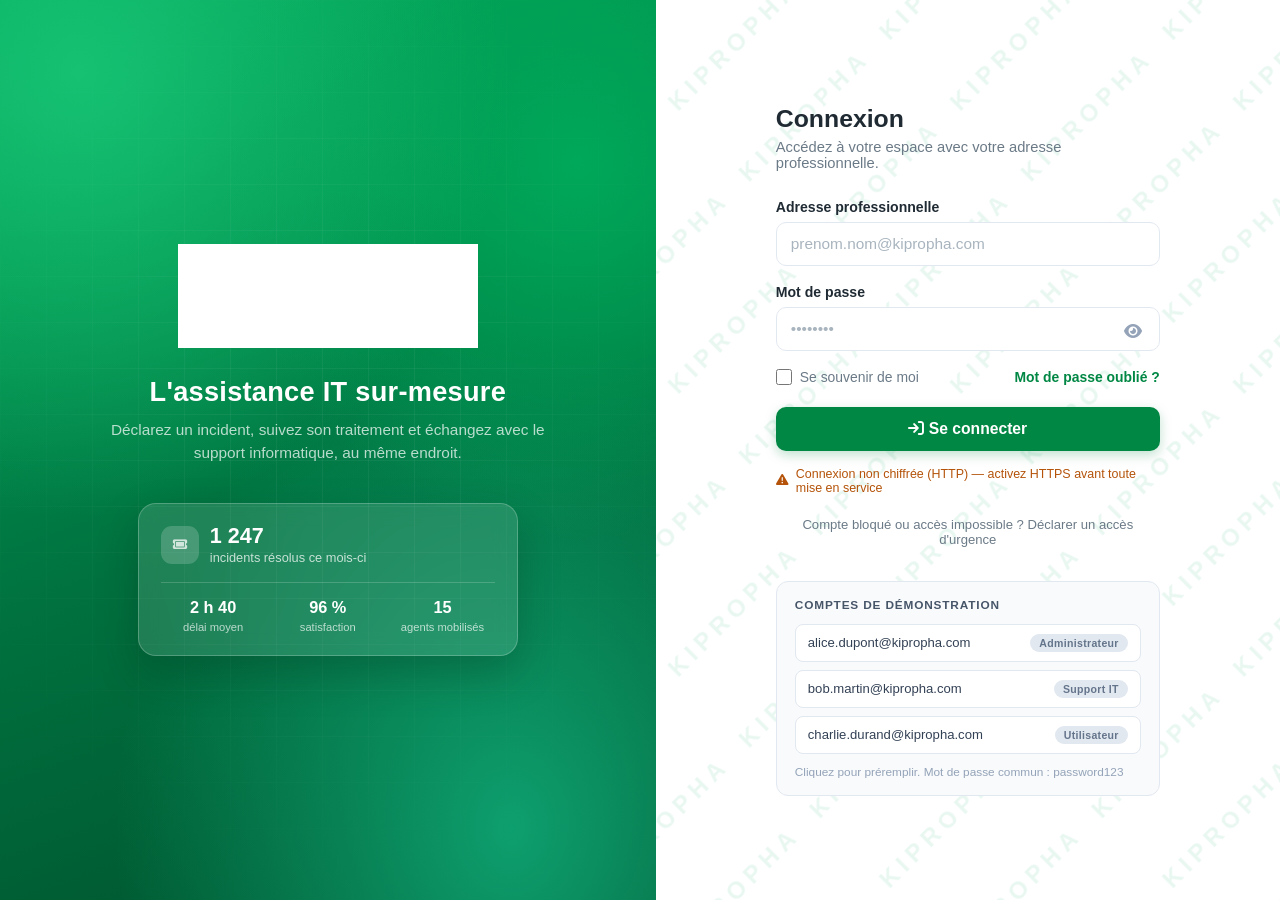
==== src/main/resources/static/index.html @ 7d5523d0 "Initialisation du nouveau projet" ====
<!DOCTYPE html>
<html lang="fr">
<head>
    <meta charset="UTF-8">
    <meta name="viewport" content="width=device-width, initial-scale=1.0">
    <title>KIPROPHA — Help Desk</title>

    <link rel="icon" href="assets/logo-kipropha.png">
    <link rel="stylesheet" href="https://cdnjs.cloudflare.com/ajax/libs/font-awesome/6.4.0/css/all.min.css">

    <style>
        /* ============================================================
           CHARTE KIPROPHA
           Vert principal #00A859 sur blanc, coins arrondis, ombres douces.
           Toutes les couleurs de l'application dérivent de ces variables.
           ============================================================ */
        :root {
            --vert:        #00A859;
            --vert-fonce:  #008144;
            --vert-nuit:   #005E32;
            --vert-brume:  #E6F6EE;
            --vert-voile:  #F4FBF7;

            --encre:       #1F2A33;
            --gris:        #6B7A87;
            --gris-clair:  #9AA7B1;
            --bordure:     #E3E9ED;

            --rouge:       #DC2626;
            --rouge-voile: #FEECEC;
            --ambre:       #B45309;
            --ambre-voile: #FEF3C7;
            --bleu:        #0C4A6E;
            --bleu-voile:  #DBEAFE;

            --rayon-s: 8px;
            --rayon:   12px;
            --rayon-l: 18px;

            --ombre-s: 0 1px 4px rgba(15, 42, 28, .06);
            --ombre:   0 2px 12px rgba(15, 42, 28, .08);
            --ombre-l: 0 8px 28px rgba(15, 42, 28, .14);

            --sidebar-w: 196px;

            /* Les bulles de navigation se dimensionnent avec la hauteur de la
               fenêtre : sur un écran bas, elles se resserrent au lieu de
               repousser le bouton de déconnexion hors du cadre. */
            --bulle: clamp(54px, 7.2vh, 84px);
            --bulle-gap: clamp(12px, 2.4vh, 30px);
        }

        * { margin: 0; padding: 0; box-sizing: border-box; }

        html, body { width: 100%; height: 100%; }

        body {
            font-family: -apple-system, BlinkMacSystemFont, 'Segoe UI', Roboto, 'Helvetica Neue', Arial, sans-serif;
            color: var(--encre);
            overflow: hidden;

            /* ------------------------------------------------------------
               FILIGRANE GLOBAL "KIPROPHA"
               Motif SVG en data-URI : le mot est dessiné dans un <pattern>
               tourné à -45°, puis la tuile est répétée sur toute la surface.
               La tuile fait 282,84 px = 200 × racine de 2, soit exactement
               deux périodes du motif incliné : la répétition est donc sans
               raccord visible. Opacité du texte : 0,085.
               ------------------------------------------------------------ */
            background-color: #fff;
            background-image: url("data:image/svg+xml,%3Csvg xmlns='http://www.w3.org/2000/svg' width='282.84' height='282.84'%3E%3Cdefs%3E%3Cpattern id='k' width='200' height='100' patternUnits='userSpaceOnUse' patternTransform='rotate(-45)'%3E%3Ctext x='0' y='58' font-family='Helvetica,Arial,sans-serif' font-size='24' font-weight='700' letter-spacing='6' fill='%2300A859' fill-opacity='0.085'%3EKIPROPHA%3C/text%3E%3C/pattern%3E%3C/defs%3E%3Crect width='282.84' height='282.84' fill='url(%23k)'/%3E%3C/svg%3E");
            background-repeat: repeat;
            background-size: 282.84px 282.84px;
            background-attachment: fixed;
        }

        :focus-visible {
            outline: 2px solid var(--vert);
            outline-offset: 2px;
        }

        @media (prefers-reduced-motion: reduce) {
            * { animation: none !important; transition: none !important; }
        }

        /* ============ ÉCRANS ============ */
        .screen, .dashboard-screen {
            display: none;
            width: 100%; height: 100%;
            position: fixed; top: 0; left: 0;
            z-index: 1;
        }
        .screen.active, .dashboard-screen.active { display: flex; }

        /* ============================================================
           PAGE DE CONNEXION
           ============================================================ */
        #loginScreen { background: transparent; align-items: stretch; }

        .login-container {
            width: 100%; height: 100%;
            display: grid; grid-template-columns: 1.05fr 1fr;
        }

        /* ---------- Panneau gauche : identité de marque ---------- */
        .login-left {
            position: relative; overflow: hidden;
            display: flex; flex-direction: column;
            align-items: center; justify-content: center;
            gap: 38px; padding: 48px 44px;
            /* Dégradé organique : quatre halos décentrés sur un fond vert profond.
               Aucune bande, aucune arête — la lumière semble venir du coin haut. */
            background:
                radial-gradient(120% 90% at 12% 8%,   #16C172 0%, transparent 55%),
                radial-gradient(90% 70% at 88% 18%,   #00A859 0%, transparent 60%),
                radial-gradient(110% 100% at 78% 92%, #0E9F6E 0%, transparent 55%),
                linear-gradient(160deg, #00A859 0%, #00713F 55%, #004F2C 100%);
        }
        .login-left::after {
            content: ''; position: absolute; inset: 0; pointer-events: none;
            /* Trame géométrique très discrète, pour éviter l'aplat parfait. */
            background-image:
                linear-gradient(rgba(255, 255, 255, .05) 1px, transparent 1px),
                linear-gradient(90deg, rgba(255, 255, 255, .05) 1px, transparent 1px);
            background-size: 46px 46px;
            mask-image: radial-gradient(80% 70% at 50% 45%, #000 20%, transparent 78%);
            -webkit-mask-image: radial-gradient(80% 70% at 50% 45%, #000 20%, transparent 78%);
        }

        .login-marque { position: relative; text-align: center; max-width: 460px; }
        .login-marque img {
            width: 300px; max-width: 62vw; margin-bottom: 24px;
            /* Fichier blanc dédié plutôt qu'un filtre CSS : brightness/invert
               ne donne un résultat correct que si le PNG source est détouré,
               et repeint tout le rectangle si le fond est opaque. */
        }
        /* Repli textuel : masqué tant que l'image se charge. */
        .marque-repli {
            display: none; margin-bottom: 24px;
            font-size: 2.6rem; font-weight: 900; color: #fff;
            letter-spacing: .12em; text-transform: uppercase;
        }
        .login-marque img.repli-filtre { filter: brightness(0) invert(1); }

        .login-marque h1 {
            color: #fff; font-size: 1.7rem; font-weight: 700;
            letter-spacing: .01em; margin-bottom: 10px;
        }
        .login-marque p {
            color: rgba(255, 255, 255, .72); font-size: .96rem; line-height: 1.55;
        }

        /* Carte de statistiques flottante */
        .carte-stats {
            position: relative; width: min(380px, 100%);
            background: rgba(255, 255, 255, .12);
            border: 1px solid rgba(255, 255, 255, .22);
            border-radius: var(--rayon-l);
            padding: 20px 22px;
            backdrop-filter: blur(10px); -webkit-backdrop-filter: blur(10px);
            box-shadow: 0 18px 40px rgba(0, 40, 22, .28);
            color: #fff;
            animation: flottement 6s ease-in-out infinite;
        }
        @keyframes flottement {
            0%, 100% { transform: translateY(0); }
            50%      { transform: translateY(-7px); }
        }
        .carte-stats-haut {
            display: flex; align-items: center; gap: 11px; margin-bottom: 16px;
        }
        .carte-stats-icone {
            width: 38px; height: 38px; border-radius: 11px; flex-shrink: 0;
            background: rgba(255, 255, 255, .18);
            display: flex; align-items: center; justify-content: center;
            font-size: 1.05rem;
        }
        .carte-stats-haut strong { display: block; font-size: 1.35rem; line-height: 1.1; }
        .carte-stats-haut span { font-size: .8rem; color: rgba(255, 255, 255, .75); }

        .carte-stats-detail {
            display: grid; grid-template-columns: repeat(3, 1fr);
            gap: 10px; padding-top: 15px;
            border-top: 1px solid rgba(255, 255, 255, .18);
            text-align: center;
        }
        .carte-stats-detail b { display: block; font-size: 1.02rem; }
        .carte-stats-detail span { font-size: .7rem; color: rgba(255, 255, 255, .7); }

        /* ---------- Panneau droit : formulaire ---------- */
        .login-right {
            /* Transparent : le motif « KIPROPHA » incliné du body transparaît,
               comme dans les trois espaces de travail. */
            background: transparent;
            display: flex; flex-direction: column; align-items: center;
            padding: 40px; overflow-y: auto;
        }

        /* Marges automatiques plutôt qu'un justify-content: center : quand le
           formulaire dépasse la hauteur de la fenêtre, elles se résolvent à
           zéro. Avec justify-content, le haut du formulaire — le titre — était
           rejeté hors du cadre et devenait inatteignable au défilement. */
        .login-form { width: 100%; max-width: 384px; margin: auto 0; }
        .login-form h2 {
            font-size: 1.55rem; font-weight: 700; color: var(--encre);
            margin-bottom: 6px; text-align: left;
        }
        .login-intro { color: var(--gris); font-size: .92rem; margin-bottom: 28px; }

        .form-group { margin-bottom: 18px; }
        .form-group label {
            display: block; font-weight: 600; color: var(--encre);
            margin-bottom: 7px; font-size: .88rem;
        }
        .form-group input {
            width: 100%; padding: 12px 14px;
            background: #fff; border: 1px solid #E2E8F0;
            border-radius: 10px; font-size: .96rem;
            font-family: inherit; color: var(--encre);
            transition: border-color .18s, box-shadow .18s;
        }
        .form-group input::placeholder { color: #A8B4BE; }
        .form-group input:hover { border-color: #CBD5E1; }
        .form-group input:focus {
            outline: none; border-color: #008744;
            box-shadow: 0 0 0 4px rgba(0, 135, 68, .13);
        }
        .form-group input.invalide {
            border-color: var(--rouge);
            box-shadow: 0 0 0 4px rgba(220, 38, 38, .10);
        }

        .form-group.password-group { position: relative; }
        .password-toggle {
            position: absolute; right: 10px; top: 31px;
            background: none; border: none; color: #94A3B8;
            cursor: pointer; font-size: 1rem; padding: 8px;
        }
        .password-toggle:hover { color: var(--vert-fonce); }

        .message-champ {
            display: none; margin-top: 7px; font-size: .8rem;
            color: var(--rouge); line-height: 1.4;
        }
        .message-champ.visible { display: block; }

        /* Jauge de robustesse */
        .jauge { display: none; margin-top: 10px; }
        .jauge.visible { display: block; }
        .jauge-piste {
            height: 5px; border-radius: 999px; background: #EDF1F4; overflow: hidden;
        }
        .jauge-barre {
            height: 100%; width: 0; border-radius: 999px;
            transition: width .25s, background .25s;
        }
        .jauge-legende {
            display: flex; justify-content: space-between;
            margin-top: 6px; font-size: .74rem; color: var(--gris);
        }
        .jauge-faible  { background: #DC2626; }
        .jauge-moyen   { background: #EA580C; }
        .jauge-fort    { background: #008744; }

        /* Options : mémorisation et mot de passe oublié */
        .login-options {
            display: flex; align-items: center; justify-content: space-between;
            gap: 12px; margin: 4px 0 22px;
        }
        .case-memoire {
            display: flex; align-items: center; gap: 8px;
            font-size: .87rem; color: var(--gris); cursor: pointer; user-select: none;
        }
        .case-memoire input {
            width: 16px; height: 16px; margin: 0;
            accent-color: #008744; cursor: pointer;
        }
        .lien-discret {
            background: none; border: none; padding: 0;
            font-family: inherit; font-size: .87rem; font-weight: 600;
            color: #008744; cursor: pointer;
        }
        .lien-discret:hover { text-decoration: underline; }

        .btn-login {
            width: 100%; padding: 13px;
            background: #008744; color: #fff;
            border: none; border-radius: 10px;
            font-family: inherit; font-size: .98rem; font-weight: 600;
            cursor: pointer;
            box-shadow: 0 4px 12px rgba(0, 135, 68, .25);
            transition: transform .18s, box-shadow .18s, background .18s;
        }
        .btn-login:hover {
            background: #007A4D;
            transform: translateY(-2px);
            box-shadow: 0 8px 20px rgba(0, 135, 68, .32);
        }
        .btn-login:active { transform: translateY(0); }
        .btn-login:disabled { opacity: .6; cursor: not-allowed; transform: none; }

        /* Réassurance et secours */
        .bandeau-tls {
            display: flex; align-items: center; justify-content: center; gap: 8px;
            margin-top: 16px; font-size: .78rem; color: var(--gris);
        }
        .bandeau-tls i { color: #008744; }
        .bandeau-tls.alerte { color: var(--ambre); }
        .bandeau-tls.alerte i { color: var(--ambre); }

        .lien-urgence {
            display: block; width: 100%; margin-top: 14px;
            background: none; border: none; padding: 8px;
            font-family: inherit; font-size: .82rem; color: var(--gris);
            cursor: pointer; text-align: center;
        }
        .lien-urgence:hover { color: var(--rouge); text-decoration: underline; }

        /* Comptes de démonstration */
        .carte-demo {
            margin-top: 26px; padding: 16px 18px;
            background: #F8FAFC; border: 1px solid #E2E8F0;
            border-radius: var(--rayon);
        }
        .carte-demo h3 {
            font-size: .74rem; font-weight: 700; color: #475569;
            text-transform: uppercase; letter-spacing: .07em; margin-bottom: 12px;
        }
        .compte-demo {
            width: 100%; display: flex; align-items: center; gap: 10px;
            background: #fff; border: 1px solid #E2E8F0; border-radius: 8px;
            padding: 9px 12px; margin-bottom: 8px;
            font-family: inherit; font-size: .82rem; color: #334155;
            cursor: pointer; text-align: left; transition: all .18s;
        }
        .compte-demo:last-child { margin-bottom: 0; }
        .compte-demo:hover { border-color: #008744; background: var(--vert-voile); }
        .compte-demo .adresse { flex: 1; overflow: hidden; text-overflow: ellipsis; }
        .badge-demo {
            font-size: .66rem; font-weight: 700; letter-spacing: .03em;
            color: #64748B; background: #E2E8F0;
            padding: 3px 9px; border-radius: 999px; white-space: nowrap;
        }
        .aide-demo { margin-top: 11px; font-size: .74rem; color: #94A3B8; }

        /* Portables et écrans peu hauts : on resserre plutôt que de couper. */
        @media (max-height: 780px) {
            .login-left { gap: 24px; padding: 30px 34px; }
            .login-marque img { width: 232px; margin-bottom: 16px; }
            .login-marque h1 { font-size: 1.4rem; }
            .login-marque p { font-size: .88rem; }
            .carte-stats { padding: 15px 18px; }
            .carte-stats-haut { margin-bottom: 12px; }

            .login-right { padding: 26px 34px; }
            .login-form h2 { font-size: 1.34rem; }
            .login-intro { font-size: .87rem; margin-bottom: 18px; }
            .form-group { margin-bottom: 13px; }
            .login-options { margin: 2px 0 16px; }
            .carte-demo { margin-top: 18px; padding: 13px 15px; }
            .compte-demo { padding: 7px 11px; margin-bottom: 6px; }
            .aide-demo { margin-top: 8px; }
        }

        @media (max-width: 900px) {
            .login-container { grid-template-columns: 1fr; }
            .login-left { display: none; }
            .login-right { padding: 32px 22px; }
        }

        /* ============ NOTIFICATION ============ */
        #notification {
            position: fixed; top: 20px; right: 20px;
            padding: 15px 22px; background: #fff;
            border-radius: var(--rayon); box-shadow: var(--ombre-l);
            z-index: 9999; display: none; max-width: 380px;
            animation: slideIn .3s ease;
        }
        #notification.show { display: block; }
        #notification.success { border-left: 4px solid var(--vert); color: var(--vert-nuit); }
        #notification.error   { border-left: 4px solid var(--rouge); color: #991B1B; }
        #notification.info    { border-left: 4px solid var(--gris); color: var(--encre); }

        @keyframes slideIn {
            from { transform: translateX(400px); opacity: 0; }
            to   { transform: translateX(0); opacity: 1; }
        }

        /* ============ ESPACES UTILISATEUR & SUPPORT ============ */
        .user-dashboard-container { display: flex; width: 100%; height: 100%; background: transparent; }

        .user-sidebar {
            width: 96px;
            background: linear-gradient(180deg, var(--vert) 0%, var(--vert-nuit) 100%);
            display: flex; flex-direction: column; align-items: center;
            padding: 22px 0; box-shadow: 2px 0 10px rgba(0, 0, 0, .1);
        }

        .user-sidebar-logo {
            width: 54px; height: 54px;
            background: rgba(255, 255, 255, .14); border-radius: var(--rayon);
            display: flex; align-items: center; justify-content: center;
            color: #fff; font-size: 1.5rem; margin-bottom: 30px;
        }

        .user-sidebar-btn {
            position: relative;
            width: 54px; height: 54px;
            background: rgba(255, 255, 255, .12); border: none;
            border-radius: var(--rayon); color: rgba(255, 255, 255, .7);
            font-size: 1.3rem; cursor: pointer; transition: all .25s;
            margin-bottom: 16px;
        }
        .user-sidebar-btn:hover, .user-sidebar-btn.active { background: #fff; color: var(--vert-nuit); }

        .user-sidebar .logout-btn {
            margin-top: auto; margin-bottom: 0;
            background: rgba(220, 38, 38, .22); color: #FCA5A5;
        }
        .user-sidebar .logout-btn:hover { background: rgba(220, 38, 38, .45); color: #fff; }

        .user-content { flex: 1; display: flex; flex-direction: column; overflow: hidden; }

        .user-header {
            background: linear-gradient(90deg, #fff 0%, var(--vert-voile) 100%);
            border-bottom: 2px solid var(--vert);
            padding: 20px 32px;
            display: flex; justify-content: space-between; align-items: center;
        }
        .user-header h1 { color: var(--vert-nuit); font-size: 1.5rem; }
        .user-info { display: flex; align-items: center; gap: 12px; font-size: .9rem; color: var(--gris); }

        .user-main { flex: 1; overflow-y: auto; padding: 30px; }

        .user-grid {
            display: grid; grid-template-columns: 1fr 2fr; gap: 30px;
            max-width: 1400px; margin: 0 auto;
        }

        .form-section {
            background: #fff; border-radius: var(--rayon);
            padding: 25px; box-shadow: var(--ombre);
        }
        .form-section h3 { color: var(--vert-nuit); font-size: 1.15rem; margin-bottom: 20px; }

        .form-section input, .form-section select, .form-section textarea {
            width: 100%; padding: 10px 12px; margin-bottom: 15px;
            border: 1px solid var(--bordure); border-radius: var(--rayon-s);
            font-family: inherit; font-size: .95rem;
        }
        .form-section input:focus, .form-section select:focus, .form-section textarea:focus {
            outline: none; border-color: var(--vert);
            box-shadow: 0 0 0 3px rgba(0, 168, 89, .12);
        }
        .form-section textarea { resize: vertical; min-height: 100px; }

        .btn-primary {
            width: 100%; padding: 11px;
            background: linear-gradient(135deg, var(--vert) 0%, var(--vert-fonce) 100%);
            color: #fff; border: none; border-radius: var(--rayon-s);
            font-weight: 600; cursor: pointer; transition: all .25s;
        }
        .btn-primary:hover { box-shadow: 0 4px 14px rgba(0, 168, 89, .3); }

        .tickets-list {
            background: #fff; border-radius: var(--rayon);
            box-shadow: var(--ombre); overflow: hidden;
        }
        .tickets-list h3 {
            color: var(--vert-nuit); font-size: 1.15rem;
            padding: 24px; border-bottom: 1px solid var(--bordure);
        }
        .ticket-item { padding: 20px 24px; border-bottom: 1px solid var(--bordure); transition: background .2s; }
        .ticket-item:hover { background: var(--vert-voile); }
        .ticket-item.cliquable { cursor: pointer; }
        .ticket-item.cliquable:focus-visible { background: var(--vert-voile); }
        .ticket-lien { color: var(--vert); font-weight: 600; margin-left: auto; }
        .ticket-info { align-items: center; }

        .ticket-header { display: flex; justify-content: space-between; align-items: start; margin-bottom: 8px; }
        .ticket-title { font-weight: 600; color: var(--encre); }

        .ticket-status {
            display: inline-block; padding: 4px 12px;
            border-radius: 20px; font-size: .78rem; font-weight: 600; white-space: nowrap;
        }
        .status-nouveau  { background: var(--ambre-voile); color: var(--ambre); }
        .status-en-cours { background: var(--bleu-voile);  color: var(--bleu); }
        .status-resolu   { background: var(--vert-brume);  color: var(--vert-nuit); }
        .status-ferme    { background: #E9EDF0;            color: #374151; }

        .ticket-info { display: flex; gap: 15px; font-size: .85rem; color: var(--gris); margin-top: 8px; }

        /* ============ KANBAN SUPPORT ============ */
        .kanban-container {
            display: grid; grid-template-columns: repeat(4, 1fr);
            gap: 20px; padding: 30px; height: calc(100% - 80px); overflow-y: auto;
        }
        .kanban-column {
            background: var(--vert-voile); border-radius: var(--rayon);
            padding: 20px; display: flex; flex-direction: column;
        }
        .kanban-title {
            font-weight: 600; color: var(--vert-nuit); margin-bottom: 15px;
            text-align: center; padding-bottom: 10px; border-bottom: 2px solid var(--vert);
        }
        .kanban-cards { flex: 1; display: flex; flex-direction: column; gap: 12px; overflow-y: auto; }
        .kanban-card {
            background: #fff; padding: 15px; border-radius: var(--rayon-s);
            box-shadow: var(--ombre-s); transition: all .2s;
        }
        .kanban-card:hover { box-shadow: var(--ombre); transform: translateY(-2px); }
        .kanban-card-title { font-weight: 600; margin-bottom: 8px; font-size: .95rem; }
        .kanban-card-desc { font-size: .85rem; color: var(--gris); margin-bottom: 10px; line-height: 1.35; }
        .kanban-card-priority {
            display: inline-block; padding: 2px 8px; border-radius: 4px;
            font-size: .74rem; font-weight: 600; margin-bottom: 10px;
        }
        .priority-faible   { background: var(--vert-brume);  color: var(--vert-nuit); }
        .priority-moyenne  { background: var(--bleu-voile);  color: var(--bleu); }
        .priority-elevee   { background: var(--ambre-voile); color: var(--ambre); }
        .priority-critique { background: var(--rouge-voile); color: #991B1B; }

        .kanban-actions { display: flex; gap: 8px; }
        .kanban-btn {
            flex: 1; padding: 7px 8px;
            background: linear-gradient(135deg, var(--vert) 0%, var(--vert-fonce) 100%);
            color: #fff; border: none; border-radius: 6px;
            font-size: .8rem; font-weight: 600; cursor: pointer; transition: all .2s;
        }
        .kanban-btn:hover { filter: brightness(1.06); }

        /* ============================================================
           ESPACE ADMINISTRATEUR
           ============================================================ */
        .admin-container {
            display: flex; width: 100%; height: 100%;
            background: transparent; position: relative; overflow: hidden;
        }

        /* --- Sidebar --- */
        .admin-sidebar-new {
            width: var(--sidebar-w);
            background: linear-gradient(180deg, var(--vert) 0%, var(--vert-nuit) 100%);
            display: flex; flex-direction: column; align-items: center;
            padding: clamp(14px, 2.4vh, 26px) 0 clamp(14px, 2.2vh, 22px);
            box-shadow: 3px 0 14px rgba(0, 0, 0, .12);
            z-index: 30; flex-shrink: 0;
            overflow: hidden;
        }

        .sidebar-logo-section {
            display: flex; flex-direction: column; align-items: center;
            flex-shrink: 0;
            margin-bottom: clamp(14px, 2.6vh, 30px);
            padding-bottom: clamp(12px, 2.2vh, 24px);
            border-bottom: 1px solid rgba(255, 255, 255, .16);
            width: 90%;
        }
        /* Plaque blanche : le logo Kipropha est vert, il doit rester vert.
           (Aucun filtre : un filter: invert() sur ce PNG donnerait un aplat.)
           Le cadre reprend les proportions exactes du PNG (202 × 53) : le mot
           occupe donc toute la surface, sans bande vide au-dessus et en dessous. */
        .sidebar-logo-icon {
            width: 100%;
            /* Le PNG fait 202 × 53. Avec une marge intérieure de 2 % (calculée
               sur la largeur dans les deux sens), le rapport du cadre doit être
               1 / (0,96/3,811 + 0,04) = 3,43 pour que l'image remplisse
               exactement la plaque, à n'importe quelle largeur. */
            aspect-ratio: 3.43 / 1;
            padding: 2%;
            background: #fff; border-radius: var(--rayon-s);
            display: flex; align-items: center; justify-content: center;
            color: var(--vert-nuit); font-size: 1.5rem;
            box-shadow: 0 2px 8px rgba(0, 0, 0, .12);
            transition: all .3s; overflow: hidden;
        }
        .sidebar-logo-icon:hover { transform: scale(1.03); }
        .logo-image { width: 100%; height: 100%; object-fit: contain; }

        /* Écartement des bulles de navigation.
           min-height: 0 + overflow-y autorisent la colonne à se comprimer :
           quoi qu'il arrive, le bouton de déconnexion reste visible. */
        .sidebar-nav-tabs {
            flex: 1 1 auto;
            min-height: 0;
            overflow-y: auto;
            display: flex; flex-direction: column;
            gap: var(--bulle-gap);
            width: 100%; padding: 0 12px;
            /* Même retrait en haut et en bas : le groupe reste au centre exact
               de l'espace laissé entre le logo et la déconnexion. */
            margin: var(--bulle-gap) 0;
            scrollbar-width: none;
        }
        .sidebar-nav-tabs::-webkit-scrollbar { display: none; }

        /* Deux marges automatiques encadrent le groupe : l'espace libre se
           répartit à parts égales au-dessus et en dessous, donc les bulles sont
           centrées et restent équidistantes entre elles.

           Des marges auto plutôt qu'un justify-content: center : en cas de
           débordement elles se résolvent à zéro, là où justify-content rendrait
           le haut de la colonne inatteignable au défilement. */
        .sidebar-nav-tabs > :first-child { margin-top: auto; }
        .sidebar-nav-tabs > :last-child  { margin-bottom: auto; }

        .sidebar-tab-btn {
            width: var(--bulle); height: var(--bulle);
            margin: 0 auto; flex-shrink: 0;
            background: rgba(255, 255, 255, .12); border: none;
            border-radius: var(--rayon-l); color: rgba(255, 255, 255, .72);
            font-size: clamp(1.15rem, 2.4vh, 1.7rem);
            cursor: pointer; transition: all .28s ease;
            display: flex; align-items: center; justify-content: center;
            position: relative;
        }
        .sidebar-tab-btn:hover {
            background: rgba(255, 255, 255, .24); color: #fff; transform: translateY(-3px);
        }
        .sidebar-tab-btn.active {
            background: #fff; color: var(--vert-nuit);
            box-shadow: 0 6px 20px rgba(0, 0, 0, .22);
        }

        .message-badge {
            position: absolute; top: -6px; right: -6px;
            background: var(--rouge); color: #fff;
            min-width: 26px; height: 26px; padding: 0 6px;
            border-radius: 13px;
            display: flex; align-items: center; justify-content: center;
            font-weight: 700; font-size: .82rem;
            animation: pulse 2s infinite;
        }
        @keyframes pulse { 0%, 100% { transform: scale(1); } 50% { transform: scale(1.12); } }

        /* Déconnexion collée en bas */
        .sidebar-logout-btn {
            width: var(--bulle); height: var(--bulle);
            margin-top: auto; flex-shrink: 0;
            background: rgba(220, 38, 38, .22); border: none;
            border-radius: var(--rayon-l); color: #FCA5A5;
            font-size: clamp(1.15rem, 2.4vh, 1.7rem);
            cursor: pointer; transition: all .28s;
            display: flex; align-items: center; justify-content: center;
        }
        .sidebar-logout-btn:hover { background: rgba(220, 38, 38, .45); color: #fff; transform: scale(1.05); }

        /* --- Contenu principal --- */
        .admin-main-content {
            flex: 1; display: flex; flex-direction: column;
            background: transparent; overflow: hidden; position: relative; width: 100%;
        }

        .admin-header-new {
            background: linear-gradient(90deg, #fff 0%, var(--vert-voile) 100%);
            border-bottom: 2px solid var(--vert);
            padding: 18px 32px;
            display: flex; justify-content: space-between; align-items: center;
            box-shadow: var(--ombre-s); z-index: 20; flex-shrink: 0;
        }
        .admin-header-new h1 {
            font-size: 1.65rem; font-weight: 700; color: var(--vert-nuit);
            display: flex; align-items: center; gap: 12px;
        }
        .admin-header-new h1 i { color: var(--vert); }

        /* Topbar : un seul bloc "Admin Helpdesk", sans nom d'utilisateur */
        .admin-profile-badge {
            display: flex; align-items: center; gap: 10px;
            background: var(--vert-brume);
            padding: 10px 18px; border-radius: 999px;
            border: 1px solid rgba(0, 168, 89, .22);
        }
        .admin-profile-badge i { color: var(--vert); font-size: 1.15rem; }
        .admin-role {
            font-size: .82rem; font-weight: 700; color: var(--vert-nuit);
            text-transform: uppercase; letter-spacing: .06em;
        }

        .admin-tabs-wrapper {
            flex: 1; overflow-y: auto; background: transparent;
            z-index: 10; width: 100%; position: relative;
        }

        .admin-tab-pane {
            display: none; width: 100%; padding: 32px 24px;
            animation: fadeInTab .3s ease; position: relative; z-index: 10;
        }
        .admin-tab-pane.active { display: block; }
        @keyframes fadeInTab {
            from { opacity: 0; transform: translateY(10px); }
            to   { opacity: 1; transform: translateY(0); }
        }

        .admin-content-centered { max-width: 1200px; margin: 0 auto; width: 100%; }

        .tab-section-title {
            font-size: 1.5rem; font-weight: 700; color: var(--vert-nuit);
            margin-bottom: 30px;
            display: flex; align-items: center; justify-content: center; gap: 12px;
        }
        .tab-section-title i { color: var(--vert); }

        /* --- Métriques ---
           Empilées à la verticale, en colonne centrée : chaque indicateur est
           un bandeau libellé à gauche, valeur à droite. L'accent vert passe du
           haut vers la gauche, plus lisible sur un rectangle horizontal. */
        .metrics-vertical-grid {
            display: flex; flex-direction: column;
            gap: 14px; margin: 0 auto 40px;
            width: min(540px, 100%);
        }
        .metric-card-vertical {
            background: #fff; border-radius: var(--rayon);
            padding: 16px 24px; box-shadow: var(--ombre);
            border-left: 4px solid var(--vert);
            display: flex; align-items: center; justify-content: space-between;
            gap: 20px; text-align: left; transition: all .28s;
        }
        .metric-card-vertical:hover {
            transform: translateX(5px); box-shadow: 0 8px 22px rgba(0, 168, 89, .16);
        }
        .metric-label {
            font-size: .82rem; color: var(--gris); font-weight: 600;
            text-transform: uppercase; letter-spacing: .05em;
        }
        .metric-value-large {
            font-size: 2rem; font-weight: 900; color: var(--vert);
            line-height: 1; flex-shrink: 0;
        }

        /* --- Formulaires admin --- */
        .form-section-admin, .table-section-admin {
            background: #fff; border-radius: var(--rayon);
            padding: 24px; box-shadow: var(--ombre); margin-bottom: 30px;
        }
        .form-section-admin h3, .table-section-admin h3 {
            font-size: 1.05rem; font-weight: 600; color: var(--vert-nuit); margin-bottom: 20px;
        }

        .form-grid-admin {
            display: grid; grid-template-columns: repeat(auto-fit, minmax(200px, 1fr));
            gap: 16px; margin-bottom: 20px;
        }
        .form-group-admin { display: flex; flex-direction: column; }
        .form-group-admin label {
            font-size: .88rem; font-weight: 600; color: var(--encre); margin-bottom: 8px;
        }
        .form-group-admin input, .form-group-admin textarea, .form-group-admin select {
            padding: 10px 12px; border: 1px solid var(--bordure);
            border-radius: var(--rayon-s); font-size: .95rem;
            font-family: inherit; transition: all .2s;
        }
        .form-group-admin input:focus, .form-group-admin textarea:focus, .form-group-admin select:focus {
            outline: none; border-color: var(--vert);
            box-shadow: 0 0 0 3px rgba(0, 168, 89, .12);
        }
        .form-group-admin input:disabled {
            background: var(--vert-voile); color: var(--gris);
            cursor: not-allowed; border-style: dashed;
        }
        .aide { display: block; font-size: .74rem; color: var(--gris-clair); margin-top: 6px; }

        .btn-admin-primary {
            background: linear-gradient(135deg, var(--vert) 0%, var(--vert-fonce) 100%);
            color: #fff; border: none; padding: 12px 24px;
            border-radius: var(--rayon-s); font-weight: 600; cursor: pointer;
            transition: all .28s; display: flex; align-items: center;
            justify-content: center; gap: 8px; width: 100%;
        }
        .btn-admin-primary:hover {
            box-shadow: 0 6px 16px rgba(0, 168, 89, .3); transform: translateY(-2px);
        }

        /* --- Tableaux --- */
        .table-wrapper { overflow-x: auto; width: 100%; }
        .admin-data-table { width: 100%; border-collapse: collapse; }
        .admin-data-table thead {
            background: linear-gradient(90deg, var(--vert-voile) 0%, var(--vert-brume) 100%);
            border-bottom: 2px solid var(--vert);
        }
        .admin-data-table th {
            padding: 15px; text-align: left; font-weight: 600;
            color: var(--vert-nuit); font-size: .82rem;
            text-transform: uppercase; letter-spacing: .05em;
        }
        .admin-data-table td {
            padding: 15px; border-bottom: 1px solid var(--bordure); font-size: .94rem;
        }
        .admin-data-table tbody tr { transition: background .2s; }
        .admin-data-table tbody tr:hover { background: var(--vert-voile); }

        .rank-badge {
            display: inline-flex; align-items: center; justify-content: center;
            width: 38px; height: 38px;
            background: linear-gradient(135deg, var(--vert) 0%, var(--vert-fonce) 100%);
            color: #fff; font-weight: 700; border-radius: var(--rayon-s);
        }

        .performance-bar {
            width: 100%; height: 24px; background: #EDF1F4;
            border-radius: 6px; overflow: hidden;
        }
        .performance-fill {
            height: 100%;
            background: linear-gradient(90deg, var(--vert) 0%, var(--vert-fonce) 100%);
            display: flex; align-items: center; justify-content: center;
            color: #fff; font-size: .75rem; font-weight: 700; transition: width .4s;
        }

        .role-badge-table {
            display: inline-block; padding: 4px 12px; border-radius: 20px;
            font-size: .78rem; font-weight: 600; text-transform: uppercase;
        }
        .role-badge-admin       { background: var(--ambre-voile); color: var(--ambre); }
        .role-badge-support     { background: var(--bleu-voile);  color: var(--bleu); }
        .role-badge-utilisateur { background: var(--vert-brume);  color: var(--vert-nuit); }

        .action-buttons { display: flex; gap: 8px; justify-content: center; }
        .btn-small-action {
            padding: 7px 12px; border: none; border-radius: 6px;
            cursor: pointer; font-size: .85rem; transition: all .2s;
        }
        .btn-edit   { background: var(--bleu-voile);  color: var(--bleu); }
        .btn-delete { background: var(--rouge-voile); color: var(--rouge); }
        .btn-small-action:hover:not(:disabled) { filter: brightness(.95); }
        .btn-small-action:disabled { opacity: .45; cursor: not-allowed; }

        /* --- Journal d'audit --- */
        .audit-controls { display: flex; gap: 12px; margin-bottom: 22px; }
        .audit-search, .audit-filter {
            padding: 11px 16px; border: 1px solid var(--bordure);
            border-radius: var(--rayon-s); font-size: .95rem;
            font-family: inherit; background: #fff; transition: all .2s;
        }
        .audit-search { flex: 1; }
        .audit-filter { cursor: pointer; }
        .audit-search:focus, .audit-filter:focus {
            outline: none; border-color: var(--vert);
            box-shadow: 0 0 0 3px rgba(0, 168, 89, .12);
        }

        .audit-timeline {
            background: #fff; border-radius: var(--rayon);
            box-shadow: var(--ombre); padding: 24px;
        }
        .audit-list { display: flex; flex-direction: column; gap: 14px; }
        .audit-item {
            background: var(--vert-voile); border-left: 4px solid var(--vert);
            padding: 16px; border-radius: var(--rayon-s); transition: all .2s;
        }
        .audit-item:hover { box-shadow: 0 2px 10px rgba(0, 168, 89, .16); }
        .audit-header { display: flex; justify-content: space-between; align-items: start; margin-bottom: 8px; gap: 12px; }
        .audit-user { font-weight: 600; color: var(--vert-nuit); }
        .audit-date { font-size: .82rem; color: var(--gris-clair); white-space: nowrap; }
        .audit-type {
            display: inline-block; padding: 2px 9px; border-radius: 4px;
            font-size: .74rem; font-weight: 700; margin-top: 4px;
        }
        .audit-type.creation     { background: var(--vert-brume);  color: var(--vert-nuit); }
        .audit-type.modification { background: var(--bleu-voile);  color: var(--bleu); }
        .audit-type.suppression  { background: var(--rouge-voile); color: #991B1B; }
        .audit-type.connexion    { background: var(--ambre-voile); color: var(--ambre); }
        .audit-description { color: #4B5563; font-size: .92rem; line-height: 1.45; }
        .audit-meta { font-size: .78rem; color: var(--gris-clair); margin-top: 8px; }

        .etat-vide {
            color: var(--gris-clair); text-align: center;
            padding: 44px 20px; font-size: .95rem; line-height: 1.6;
        }

        /* ============================================================
           MESSAGERIE — COMPOSANT PARTAGÉ
           Un seul panneau, monté dans les trois espaces : Administrateur,
           Support IT et Utilisateur. Colonne de gauche : les conversations.
           Colonne de droite : l'en-tête, le fil et la saisie.
           ============================================================ */
        /* Le volet Messagerie remplit la hauteur disponible et ne défile pas
           lui-même : sans cela, la page entière glissait et l'en-tête de la
           conversation sortait du cadre dès qu'on faisait défiler le fil. */
        .admin-tab-pane[data-tab="messagerie"],
        .admin-tab-pane[data-pane="messagerie"],
        .role-pane[data-pane="messagerie"] {
            height: 100%; overflow: hidden;
        }
        .admin-tab-pane[data-tab="messagerie"].active,
        .admin-tab-pane[data-pane="messagerie"].active,
        .role-pane[data-pane="messagerie"].active {
            display: flex; flex-direction: column;
        }
        .admin-tab-pane[data-tab="messagerie"] .zone-centree,
        .admin-tab-pane[data-pane="messagerie"] .zone-centree,
        .admin-tab-pane[data-tab="messagerie"] .admin-content-centered {
            display: flex; flex-direction: column;
            flex: 1; min-height: 0;
        }

        .chat-stage { display: flex; justify-content: center; width: 100%; flex: 1; min-height: 0; }

        .chat-panel {
            width: min(1100px, 100%);
            height: 100%;
            min-height: 420px;
            background: #fff;
            border: 1px solid var(--bordure);
            border-radius: var(--rayon-l);
            box-shadow: var(--ombre-l);
            display: grid;
            grid-template-columns: 300px 1fr;
            overflow: hidden;
        }

        /* ---------- Colonne des conversations ---------- */
        .chat-liste {
            display: flex; flex-direction: column; min-width: 0;
            border-right: 1px solid var(--bordure);
            background: var(--vert-voile);
        }

        .chat-search { padding: 14px; border-bottom: 1px solid var(--bordure); }
        .chat-search-field {
            display: flex; align-items: center; gap: 9px;
            background: #fff; border: 1px solid var(--bordure);
            border-radius: 999px; padding: 9px 15px; transition: all .2s;
        }
        .chat-search-field:focus-within {
            border-color: var(--vert); box-shadow: 0 0 0 3px rgba(0, 168, 89, .12);
        }
        .chat-search-field i { color: var(--vert); font-size: .9rem; }
        .chat-search-field input {
            flex: 1; min-width: 0; border: none; background: transparent;
            font-family: inherit; font-size: .9rem; color: var(--encre);
        }
        .chat-search-field input:focus { outline: none; }
        .chat-search-clear {
            border: none; background: none; color: var(--gris-clair);
            cursor: pointer; font-size: .9rem; padding: 2px;
        }
        .chat-search-clear:hover { color: var(--rouge); }

        .chat-liste-items { flex: 1; overflow-y: auto; }

        .chat-groupe {
            padding: 10px 16px 6px; font-size: .68rem; font-weight: 700;
            text-transform: uppercase; letter-spacing: .09em;
            color: var(--gris-clair);
            position: sticky; top: 0; background: var(--vert-voile);
        }

        .chat-item {
            width: 100%; border: none; background: none; cursor: pointer;
            display: flex; gap: 11px; align-items: flex-start;
            padding: 12px 16px; text-align: left; font-family: inherit;
            border-bottom: 1px solid rgba(0, 0, 0, .04);
            border-left: 3px solid transparent;
            transition: background .18s;
        }
        .chat-item:hover { background: #fff; }
        .chat-item.actif {
            background: #fff; border-left-color: var(--vert);
        }
        .chat-item.non-lue .chat-item-titre { font-weight: 800; }
        .chat-item.non-lue .chat-item-apercu { color: var(--encre); font-weight: 600; }
        .chat-item-point {
            width: 9px; height: 9px; border-radius: 50%;
            background: var(--vert); flex-shrink: 0; align-self: center;
        }

        .chat-item-avatar {
            width: 36px; height: 36px; flex-shrink: 0; border-radius: 10px;
            background: var(--vert-brume); color: var(--vert-nuit);
            display: flex; align-items: center; justify-content: center;
            font-size: .7rem; font-weight: 800;
        }
        .chat-item.actif .chat-item-avatar { background: var(--vert); color: #fff; }

        .chat-item-corps { flex: 1; min-width: 0; display: block; }
        .chat-item-titre {
            display: block;
            font-size: .88rem; font-weight: 600; color: var(--encre);
            overflow: hidden; text-overflow: ellipsis; white-space: nowrap;
        }
        .chat-item-apercu {
            display: block;
            font-size: .78rem; color: var(--gris); margin-top: 3px;
            overflow: hidden; text-overflow: ellipsis; white-space: nowrap;
        }
        .chat-item-meta {
            display: flex; align-items: center; gap: 6px; margin-top: 5px;
            font-size: .7rem; color: var(--gris-clair);
        }
        .chat-item-meta .ticket-status { font-size: .68rem; padding: 2px 8px; }

        /* ---------- Colonne de discussion ---------- */
        /* min-height: 0 est indispensable : sans lui, un élément flex refuse de
           descendre sous la hauteur de son contenu, et le fil de discussion
           pousse la zone de saisie hors du cadre sur les petits écrans. */
        .chat-main { display: flex; flex-direction: column; min-width: 0; min-height: 0; }

        .chat-ticket-card {
            flex-shrink: 0;
            max-height: 38%;
            overflow-y: auto;
            padding: 15px 20px;
            background: linear-gradient(90deg, var(--vert-voile) 0%, #fff 100%);
            border-bottom: 1px solid var(--bordure);
        }
        .chat-ticket-top {
            display: flex; align-items: center; gap: 10px;
            flex-wrap: wrap; margin-bottom: 11px;
        }
        .chat-ticket-num {
            font-weight: 800; color: #fff; background: var(--vert);
            padding: 4px 11px; border-radius: 6px; font-size: .8rem; letter-spacing: .04em;
        }
        .chat-ticket-titre { font-weight: 600; font-size: .98rem; flex: 1; min-width: 160px; }

        .chat-ticket-people { display: flex; flex-wrap: wrap; gap: 9px; }
        .chat-person {
            display: flex; align-items: center; gap: 9px;
            background: #fff; border: 1px solid var(--bordure);
            border-radius: 999px; padding: 7px 15px; font-size: .84rem;
        }
        .chat-person .role {
            color: var(--gris); font-size: .72rem; text-transform: uppercase;
            letter-spacing: .05em; display: block;
        }
        .chat-person strong { color: var(--encre); font-weight: 600; }
        .chat-person.non-assigne { border-style: dashed; color: var(--gris); }

        /* Profils cliquables : choisir qui reçoit le message */
        .chat-person.selectionnable {
            cursor: pointer; transition: all .2s;
            font-family: inherit; font-size: .84rem; text-align: left;
            color: var(--encre);
        }
        .chat-person.selectionnable:hover { border-color: var(--vert); box-shadow: var(--ombre-s); }
        .chat-person.actif {
            border-color: var(--vert); background: var(--vert-brume);
            box-shadow: 0 0 0 2px rgba(0, 168, 89, .16);
        }
        .chat-person .coche {
            width: 19px; height: 19px; flex-shrink: 0;
            border: 1.5px solid var(--bordure); border-radius: 50%;
            display: flex; align-items: center; justify-content: center;
            font-size: .6rem; color: transparent; transition: all .2s;
        }
        .chat-person.actif .coche { background: var(--vert); border-color: var(--vert); color: #fff; }

        /* ---------- Fil ---------- */
        .chat-thread {
            flex: 1 1 auto; min-height: 0;
            overflow-y: auto; padding: 22px 20px;
            /* Blanc translucide : le filigrane reste perceptible derrière le fil. */
            background: rgba(255, 255, 255, .70);
            display: flex; flex-direction: column; gap: 14px;
        }

        .chat-row { display: flex; gap: 10px; align-items: flex-end; max-width: 78%; }
        .chat-row.mine { align-self: flex-end; flex-direction: row-reverse; }
        .chat-row.theirs { align-self: flex-start; }

        .chat-avatar {
            width: 34px; height: 34px; flex-shrink: 0;
            border-radius: 50%; background: var(--vert-brume); color: var(--vert-nuit);
            display: flex; align-items: center; justify-content: center;
            font-size: .76rem; font-weight: 700;
        }
        .chat-row.mine .chat-avatar { background: var(--vert); color: #fff; }

        .chat-bubble-wrap { position: relative; min-width: 0; }

        .chat-author { font-size: .74rem; color: var(--gris); margin-bottom: 4px; padding: 0 4px; }
        .chat-to {
            font-size: .72rem; color: var(--gris);
            margin-bottom: 4px; padding: 0 4px; text-align: right;
        }

        .chat-bubble {
            padding: 11px 15px; border-radius: var(--rayon-l);
            font-size: .92rem; line-height: 1.45;
            white-space: pre-wrap; overflow-wrap: anywhere;
            box-shadow: var(--ombre-s);
        }
        .chat-row.theirs .chat-bubble {
            background: #fff; border: 1px solid var(--bordure);
            border-bottom-left-radius: 5px; color: var(--encre);
        }
        .chat-row.mine .chat-bubble {
            background: linear-gradient(135deg, var(--vert) 0%, var(--vert-fonce) 100%);
            color: #fff; border-bottom-right-radius: 5px;
        }

        .chat-time { font-size: .71rem; color: var(--gris-clair); margin-top: 4px; padding: 0 4px; }
        .chat-row.mine .chat-time { text-align: right; }
        .chat-edited { font-style: italic; opacity: .8; }

        /* Modifier / supprimer : visibles uniquement au survol de la bulle */
        .chat-actions {
            position: absolute; top: 50%; left: -74px; transform: translateY(-50%);
            display: flex; gap: 6px;
            opacity: 0; pointer-events: none; transition: opacity .18s;
        }
        .chat-row.mine:hover .chat-actions,
        .chat-row.mine.epingle .chat-actions,
        .chat-actions:focus-within { opacity: 1; pointer-events: auto; }

        /* Message épinglé par un double-clic : les actions restent affichées
           le temps de viser l'icône. */
        .chat-row.epingle .chat-bubble {
            box-shadow: 0 0 0 2px rgba(0, 168, 89, .45), var(--ombre-s);
        }

        .chat-action {
            width: 30px; height: 30px; border: none; border-radius: 50%;
            background: var(--vert-brume); color: var(--vert-nuit);
            cursor: pointer; font-size: .74rem;
            display: flex; align-items: center; justify-content: center;
            transition: all .18s;
        }
        .chat-action:hover { background: var(--vert); color: #fff; }
        .chat-action.danger { background: var(--rouge-voile); color: var(--rouge); }
        .chat-action.danger:hover { background: var(--rouge); color: #fff; }

        .chat-day-separator {
            align-self: center; font-size: .75rem; color: var(--gris);
            background: var(--vert-brume); padding: 4px 14px; border-radius: 999px;
        }

        /* ---------- Bandeau d'édition et saisie ---------- */
        .chat-edit-banner {
            flex-shrink: 0;
            display: none; align-items: center; gap: 10px;
            padding: 9px 18px; font-size: .84rem;
            background: var(--ambre-voile); color: var(--ambre);
            border-top: 1px solid var(--bordure);
        }
        .chat-edit-banner.open { display: flex; }
        .chat-edit-banner button {
            margin-left: auto; border: none; background: none;
            color: inherit; font: inherit; font-weight: 700; cursor: pointer;
        }
        .chat-edit-banner button:hover { text-decoration: underline; }

        .chat-composer {
            /* Jamais comprimée : c'est le seul moyen d'écrire. */
            flex-shrink: 0;
            display: flex; align-items: flex-end; gap: 10px;
            padding: 14px 18px; border-top: 1px solid var(--bordure); background: #fff;
        }
        .chat-composer textarea {
            flex: 1; resize: none; max-height: 130px;
            padding: 12px 16px; border: 1px solid var(--bordure);
            border-radius: var(--rayon-l); font-family: inherit;
            font-size: .94rem; line-height: 1.4; transition: all .2s;
        }
        .chat-composer textarea:focus {
            outline: none; border-color: var(--vert);
            box-shadow: 0 0 0 3px rgba(0, 168, 89, .12);
        }
        .chat-composer textarea:disabled { background: var(--vert-voile); cursor: not-allowed; }

        .chat-send {
            width: 46px; height: 46px; flex-shrink: 0; border: none; border-radius: 50%;
            background: linear-gradient(135deg, var(--vert) 0%, var(--vert-fonce) 100%);
            color: #fff; font-size: 1rem; cursor: pointer; transition: all .25s;
        }
        .chat-send:hover:not(:disabled) { transform: scale(1.06); box-shadow: 0 5px 14px rgba(0, 168, 89, .34); }
        .chat-send:disabled { opacity: .4; cursor: not-allowed; }

        /* ---------- Onglets des espaces Support IT et Utilisateur ---------- */
        .role-pane { display: none; flex: 1; overflow-y: auto; }
        .role-pane.active { display: block; }
        .role-pane[data-pane="messagerie"] { padding: 26px 20px; }


        /* ============================================================
           ESPACE SUPPORT IT
           Aucune règle de mise en page propre : la sidebar, l'en-tête et les
           volets réutilisent les classes de l'espace Administrateur. Seuls
           les composants métier (Kanban, cartes, modal) sont définis ici.
           ============================================================ */

        /* Largeur maximale commune à tous les tableaux et listes */
        .zone-centree { width: 100%; max-width: 1024px; margin: 0 auto; }

        /* Filigrane : logo unique, centré, incliné à 45°, très estompé */
        .filigrane-central {
            position: absolute; inset: 0; z-index: 0;
            display: flex; align-items: center; justify-content: center;
            pointer-events: none; overflow: hidden;
        }
        .filigrane-central img {
            width: 86%; max-width: 940px;
            opacity: .05;
            transform: rotate(-45deg);
            mix-blend-mode: multiply;
        }

        /* ---------- Kanban global ---------- */
        .kanban-support {
            display: grid; grid-template-columns: repeat(4, minmax(0, 1fr));
            gap: 16px; align-items: start;
        }

        .kanban-col {
            background: var(--vert-voile); border: 1px solid var(--bordure);
            border-radius: var(--rayon); padding: 14px 12px;
            display: flex; flex-direction: column; min-height: 160px;
        }
        .kanban-col-titre {
            display: flex; align-items: center; justify-content: space-between; gap: 8px;
            font-size: .78rem; font-weight: 700; color: var(--vert-nuit);
            text-transform: uppercase; letter-spacing: .05em;
            padding-bottom: 10px; margin-bottom: 12px;
            border-bottom: 2px solid var(--vert);
        }
        .kanban-compteur {
            background: var(--vert); color: #fff; font-size: .7rem; font-weight: 700;
            border-radius: 999px; padding: 2px 9px; flex-shrink: 0;
        }
        .kanban-cartes { display: flex; flex-direction: column; gap: 10px; }

        .kanban-carte {
            background: #fff; border: 1px solid var(--bordure);
            border-radius: var(--rayon-s); padding: 12px;
            cursor: pointer; transition: box-shadow .2s, transform .2s;
            text-align: left; font-family: inherit; width: 100%;
        }
        .kanban-carte:hover { box-shadow: var(--ombre); transform: translateY(-2px); }

        .carte-haut {
            display: flex; align-items: center; justify-content: space-between;
            gap: 8px; margin-bottom: 7px;
        }
        .carte-id {
            font-size: .68rem; font-weight: 800; color: var(--vert-nuit);
            background: var(--vert-brume); padding: 2px 7px; border-radius: 5px;
        }
        .carte-titre {
            font-size: .85rem; font-weight: 600; color: var(--encre);
            line-height: 1.3; margin-bottom: 8px;
            display: -webkit-box; -webkit-line-clamp: 2; -webkit-box-orient: vertical;
            overflow: hidden;
        }
        .carte-meta {
            display: flex; flex-direction: column; gap: 3px;
            font-size: .72rem; color: var(--gris); margin-bottom: 10px;
        }
        .carte-meta i { width: 13px; color: var(--vert); }

        .badge-priorite {
            font-size: .66rem; font-weight: 700; padding: 2px 8px;
            border-radius: 5px; text-transform: uppercase; letter-spacing: .03em;
            white-space: nowrap;
        }
        .prio-critique { background: #FEE2E2; color: #B91C1C; }
        .prio-elevee   { background: #FFEDD5; color: #C2410C; }
        .prio-moyenne  { background: #FEF9C3; color: #A16207; }
        .prio-faible   { background: #E9EDF0; color: #4B5563; }

        .carte-actions { display: flex; gap: 6px; }
        .btn-carte {
            flex: 1; border: none; border-radius: 6px; padding: 7px 8px;
            font-family: inherit; font-size: .74rem; font-weight: 600;
            cursor: pointer; transition: all .2s;
            display: flex; align-items: center; justify-content: center; gap: 5px;
        }
        .btn-assigner { background: var(--vert); color: #fff; }
        .btn-assigner:hover { background: var(--vert-fonce); }
        .btn-progression { background: var(--vert-brume); color: var(--vert-nuit); }
        .btn-progression:hover { background: var(--vert); color: #fff; }
        .btn-carte:disabled { opacity: .5; cursor: not-allowed; }

        /* Alerte SLA : priorité critique encore non prise en charge */
        @keyframes alerte-sla {
            0%, 100% { border-color: var(--rouge); box-shadow: 0 0 0 0 rgba(220, 38, 38, .5); }
            50%      { border-color: #F87171;     box-shadow: 0 0 0 6px rgba(220, 38, 38, 0); }
        }
        .kanban-carte.sla {
            border: 2px solid var(--rouge);
            animation: alerte-sla 1.4s ease-in-out infinite;
        }
        .carte-sla {
            display: flex; align-items: center; gap: 5px;
            font-size: .68rem; font-weight: 700; color: var(--rouge);
            margin-bottom: 7px;
        }

        /* ---------- Mes tickets assignés ---------- */
        .liste-assignes { display: flex; flex-direction: column; gap: 12px; }
        .ligne-assignee {
            background: #fff; border: 1px solid var(--bordure);
            border-left: 4px solid var(--vert);
            border-radius: var(--rayon); padding: 16px 20px;
            box-shadow: var(--ombre-s); cursor: pointer;
            transition: all .2s; text-align: left; font-family: inherit; width: 100%;
        }
        .ligne-assignee:hover { transform: translateX(4px); box-shadow: var(--ombre); }
        .ligne-haut {
            display: flex; align-items: center; gap: 10px;
            flex-wrap: wrap; margin-bottom: 8px;
        }
        .ligne-titre { font-size: .96rem; font-weight: 600; flex: 1; min-width: 180px; }
        .ligne-meta {
            display: flex; flex-wrap: wrap; gap: 16px;
            font-size: .8rem; color: var(--gris);
        }
        .ligne-meta i { color: var(--vert); margin-right: 5px; }

        /* ---------- Modal d'intervention ---------- */
        .modal-fond {
            position: fixed; inset: 0; z-index: 900;
            background: rgba(15, 42, 28, .45);
            display: none; align-items: center; justify-content: center; padding: 20px;
        }
        .modal-fond.open { display: flex; }

        .modal-boite {
            background: #fff; border-radius: var(--rayon-l);
            width: min(720px, 100%); max-height: 88vh;
            display: flex; flex-direction: column;
            box-shadow: var(--ombre-l); overflow: hidden;
        }
        .modal-entete {
            padding: 18px 22px; border-bottom: 1px solid var(--bordure);
            background: linear-gradient(90deg, var(--vert-voile) 0%, #fff 100%);
            display: flex; align-items: flex-start; gap: 12px;
        }
        .modal-titre { flex: 1; }
        .modal-titre h3 { font-size: 1.05rem; font-weight: 600; margin: 6px 0 0; }
        .modal-fermer {
            border: none; background: none; color: var(--gris-clair);
            font-size: 1.15rem; cursor: pointer; padding: 4px; line-height: 1;
        }
        .modal-fermer:hover { color: var(--rouge); }

        .modal-corps { padding: 20px 22px; overflow-y: auto; }
        .modal-bloc { margin-bottom: 20px; }
        .modal-bloc h4 {
            font-size: .74rem; font-weight: 700; color: var(--gris);
            text-transform: uppercase; letter-spacing: .06em; margin-bottom: 8px;
        }
        .modal-description {
            background: var(--vert-voile); border-radius: var(--rayon-s);
            padding: 14px 16px; font-size: .92rem; line-height: 1.55;
            white-space: pre-wrap; overflow-wrap: anywhere;
        }
        .modal-infos {
            display: grid; grid-template-columns: repeat(auto-fit, minmax(190px, 1fr));
            gap: 12px;
        }
        .modal-info {
            background: #fff; border: 1px solid var(--bordure);
            border-radius: var(--rayon-s); padding: 10px 14px;
        }
        .modal-info span {
            display: block; font-size: .7rem; color: var(--gris);
            text-transform: uppercase; letter-spacing: .05em; margin-bottom: 3px;
        }
        .modal-info strong { font-size: .88rem; font-weight: 600; }

        .historique { display: flex; flex-direction: column; gap: 10px; }
        .historique-ligne {
            border-left: 3px solid var(--vert); background: var(--vert-voile);
            border-radius: var(--rayon-s); padding: 11px 14px;
        }
        .historique-haut {
            display: flex; justify-content: space-between; gap: 12px;
            font-size: .76rem; margin-bottom: 4px;
        }
        .historique-auteur { font-weight: 600; color: var(--vert-nuit); }
        .historique-date { color: var(--gris-clair); white-space: nowrap; }
        .historique-texte { font-size: .88rem; line-height: 1.45; white-space: pre-wrap; }

        .modal-pied { padding: 16px 22px; border-top: 1px solid var(--bordure); background: #fff; }
        .modal-pied textarea {
            width: 100%; min-height: 84px; resize: vertical;
            padding: 11px 14px; border: 1px solid var(--bordure);
            border-radius: var(--rayon-s); font-family: inherit; font-size: .92rem;
            margin-bottom: 12px; transition: all .2s;
        }
        .modal-pied textarea:focus {
            outline: none; border-color: var(--vert);
            box-shadow: 0 0 0 3px rgba(0, 168, 89, .12);
        }

        @media (max-width: 1024px) {
            .kanban-support { grid-template-columns: repeat(2, minmax(0, 1fr)); }
        }
        @media (max-width: 768px) {
            .kanban-support { grid-template-columns: 1fr; }
            .filigrane-central img { width: 130%; }
            .modal-boite { max-height: 92vh; }
        }


        /* ---------- Identité du titulaire dans la marge ---------- */
        .sidebar-identite {
            width: 84%; margin: 0 auto clamp(14px, 2.4vh, 26px);
            background: rgba(255, 255, 255, .14);
            border: 1px solid rgba(255, 255, 255, .18);
            border-radius: var(--rayon-s);
            padding: 10px 8px; flex-shrink: 0;
            display: flex; flex-direction: column; align-items: center; gap: 5px;
            color: #fff; text-align: center; line-height: 1.3;
        }
        .sidebar-identite i { font-size: 1.05rem; opacity: .85; }
        .sidebar-identite .role { font-size: .62rem; text-transform: uppercase; letter-spacing: .08em; opacity: .75; }
        .sidebar-identite .nom { font-size: .74rem; font-weight: 700; overflow-wrap: anywhere; }

        /* ---------- Profil dans l'en-tête ---------- */
        .admin-user-info { display: flex; align-items: center; gap: 14px; flex-wrap: wrap; }
        .admin-profile-text { display: flex; flex-direction: column; gap: 1px; }
        .admin-name { font-size: .86rem; color: var(--gris); font-weight: 500; }
        .avatar-profil {
            width: 34px; height: 34px; flex-shrink: 0; border-radius: 50%;
            background: var(--vert); color: #fff;
            display: flex; align-items: center; justify-content: center;
            font-size: .78rem; font-weight: 800;
        }

        .btn-nouveau-ticket {
            background: linear-gradient(135deg, var(--vert) 0%, var(--vert-fonce) 100%);
            color: #fff; border: none; border-radius: 999px;
            padding: 11px 20px; font-family: inherit; font-size: .9rem; font-weight: 600;
            cursor: pointer; transition: all .25s;
            display: flex; align-items: center; gap: 8px;
        }
        .btn-nouveau-ticket:hover {
            box-shadow: 0 6px 16px rgba(0, 168, 89, .3); transform: translateY(-2px);
        }

        /* ---------- Filtres rapides ---------- */
        .filtres-rapides { display: flex; flex-wrap: wrap; gap: 9px; margin-bottom: 22px; }
        .filtre {
            border: 1px solid var(--bordure); background: #fff;
            border-radius: 999px; padding: 8px 17px;
            font-family: inherit; font-size: .85rem; font-weight: 600;
            color: var(--gris); cursor: pointer; transition: all .2s;
        }
        .filtre:hover { border-color: var(--vert); color: var(--vert-nuit); }
        .filtre.actif {
            background: var(--vert); border-color: var(--vert); color: #fff;
            box-shadow: 0 3px 10px rgba(0, 168, 89, .25);
        }
        .filtre .compte {
            display: inline-block; margin-left: 7px;
            background: rgba(0, 0, 0, .08); border-radius: 999px;
            padding: 0 7px; font-size: .74rem;
        }
        .filtre.actif .compte { background: rgba(255, 255, 255, .28); }

        /* ---------- Badges de rôle dans la recherche ---------- */
        .badge-role {
            font-size: .64rem; font-weight: 700; padding: 2px 8px;
            border-radius: 5px; text-transform: uppercase; letter-spacing: .03em;
            white-space: nowrap;
        }
        .role-support { background: var(--vert-brume); color: var(--vert-nuit); }
        .role-admin   { background: var(--ambre-voile); color: var(--ambre); }
        .role-collab  { background: var(--bleu-voile); color: var(--bleu); }
        .role-externe { background: #E9EDF0; color: #4B5563; }

        /* ---------- Encadré de contexte rétractable ---------- */
        .chat-ticket-card.replie .chat-ticket-people { display: none; }
        .chat-ticket-outils { display: flex; align-items: center; gap: 6px; margin-left: auto; }
        .btn-outil {
            border: 1px solid var(--bordure); background: #fff;
            border-radius: 6px; padding: 5px 10px;
            font-family: inherit; font-size: .74rem; font-weight: 600;
            color: var(--vert-nuit); cursor: pointer; transition: all .2s;
            display: flex; align-items: center; gap: 5px;
        }
        .btn-outil:hover { border-color: var(--vert); background: var(--vert-brume); }

        /* ---------- Bandeau d'action dans le modal ---------- */
        .modal-action {
            display: flex; align-items: center; gap: 12px; flex-wrap: wrap;
            background: var(--vert-brume); border-radius: var(--rayon-s);
            padding: 12px 16px; margin-bottom: 14px;
            font-size: .87rem; color: var(--vert-nuit);
        }
        .modal-action button {
            margin-left: auto; border: none; border-radius: 6px;
            background: var(--vert); color: #fff;
            padding: 9px 16px; font-family: inherit; font-size: .84rem; font-weight: 600;
            cursor: pointer; transition: all .2s;
        }
        .modal-action button:hover { background: var(--vert-fonce); }

        .modal-etape { font-size: .78rem; color: var(--gris); margin-bottom: 12px; }


        /* ---------- Filtres et pagination du tableau des utilisateurs ---------- */
        .barre-filtres {
            display: grid; grid-template-columns: 2fr 1fr 1.4fr 1fr;
            gap: 10px; margin-bottom: 18px;
        }
        .barre-filtres .audit-search, .barre-filtres .audit-filter { width: 100%; }

        .pagination {
            display: flex; align-items: center; justify-content: space-between;
            gap: 12px; flex-wrap: wrap; margin-top: 16px;
        }
        .pagination-info { font-size: .84rem; color: var(--gris); }
        .pagination-boutons { display: flex; align-items: center; gap: 6px; }
        .page-btn {
            min-width: 36px; height: 36px; padding: 0 10px;
            border: 1px solid var(--bordure); background: #fff;
            border-radius: 8px; font-family: inherit; font-size: .85rem; font-weight: 600;
            color: var(--gris); cursor: pointer; transition: all .18s;
        }
        .page-btn:hover:not(:disabled) { border-color: var(--vert); color: var(--vert-nuit); }
        .page-btn.actif { background: var(--vert); border-color: var(--vert); color: #fff; }
        .page-btn:disabled { opacity: .45; cursor: not-allowed; }

        .badge-statut {
            display: inline-flex; align-items: center; gap: 6px;
            font-size: .72rem; font-weight: 700; padding: 3px 10px; border-radius: 999px;
        }
        .statut-actif   { background: var(--vert-brume); color: var(--vert-nuit); }
        .statut-inactif { background: #E9EDF0; color: #64748B; }

        .demande-ligne {
            display: flex; align-items: flex-start; gap: 14px; flex-wrap: wrap;
            border-left: 4px solid var(--ambre); background: #FFFBEB;
            border-radius: var(--rayon-s); padding: 14px 16px; margin-bottom: 10px;
        }
        .demande-ligne.traitee { border-left-color: var(--bordure); background: var(--vert-voile); opacity: .7; }
        .demande-corps { flex: 1; min-width: 220px; }
        .demande-corps strong { display: block; font-size: .92rem; margin-bottom: 3px; }
        .demande-corps p { font-size: .85rem; color: var(--gris); line-height: 1.45; }
        .demande-meta { font-size: .76rem; color: var(--gris-clair); margin-top: 6px; }

        @media (max-width: 768px) {
            .barre-filtres { grid-template-columns: 1fr; }
        }

        /* ============ RESPONSIVE ============ */
        @media (max-width: 1024px) {
            :root {
                --sidebar-w: 150px;
                --bulle: clamp(48px, 6.6vh, 68px);
                --bulle-gap: clamp(10px, 2vh, 22px);
            }
            .chat-panel { grid-template-columns: 250px 1fr; }
        }

        @media (max-width: 768px) {
            .login-container { grid-template-columns: 1fr; }
            .login-left { display: none; }

            .admin-container { flex-direction: column; }

            .admin-sidebar-new {
                width: 100%; height: 84px; flex-direction: row;
                padding: 0 16px; align-items: center;
            }
            .sidebar-logo-section {
                margin-bottom: 0; padding-bottom: 0; width: auto;
                border-bottom: none; border-right: 1px solid rgba(255, 255, 255, .16);
                padding-right: 16px; margin-right: 16px;
            }
            .sidebar-logo-icon { width: 116px; }
            .sidebar-nav-tabs {
                flex-direction: row; gap: 12px; padding: 0;
                margin-bottom: 0; overflow-x: auto; overflow-y: visible;
            }
            /* En bandeau horizontal, les marges auto désaxeraient les bulles. */
            .sidebar-nav-tabs > :first-child { margin-top: 0; }
            .sidebar-nav-tabs > :last-child  { margin-bottom: 0; }
            .sidebar-tab-btn { width: 50px; height: 50px; font-size: 1.15rem; }
            .sidebar-logout-btn { width: 50px; height: 50px; font-size: 1.15rem; margin-top: 0; margin-left: 12px; }

            .admin-header-new { flex-direction: column; gap: 12px; align-items: flex-start; }
            .tab-section-title { justify-content: flex-start; text-align: left; font-size: 1.25rem; }
            .admin-tab-pane { padding: 22px 14px; }

            .metrics-vertical-grid { width: 100%; }
            .form-grid-admin { grid-template-columns: 1fr; }
            .kanban-container { grid-template-columns: 1fr 1fr; }
            .user-grid { grid-template-columns: 1fr; }

            /* Une seule colonne : la liste des conversations passe en bandeau
               défilant au-dessus du fil. */
            .chat-panel {
                min-height: 420px;
                border-radius: var(--rayon);
                grid-template-columns: 1fr; grid-template-rows: auto 1fr;
            }
            .chat-liste { border-right: none; border-bottom: 1px solid var(--bordure); }
            .chat-liste-items { max-height: 148px; }
            .chat-row { max-width: 88%; }

            /* L'encadré du ticket devient compact : sur un téléphone, il
               mangeait toute la hauteur et chassait la zone de saisie. */
            .chat-ticket-card { max-height: 30%; padding: 11px 14px; }
            .chat-ticket-top { margin-bottom: 8px; }
            .chat-ticket-titre { font-size: .9rem; }
            .chat-person { padding: 6px 11px; font-size: .78rem; }
            .chat-ticket-people { gap: 6px; }
            .chat-composer { padding: 10px 12px; }
            .chat-composer textarea { padding: 10px 13px; }
            .chat-actions { opacity: 1; pointer-events: auto; left: -70px; }
        }
    </style>
</head>
<body>

<div id="notification" role="status" aria-live="polite"></div>

<!-- ============ CONNEXION ============ -->
<div id="loginScreen" class="screen active">
    <div class="login-container">

        <div class="login-left">
            <div class="login-marque">
                <!-- Trois niveaux de repli : le fichier blanc dédié, puis le logo
                     détouré repeint par filtre, puis le mot en toutes lettres.
                     La page reste correcte même si un fichier manque. -->
                <img src="assets/logo-kipropha-blanc.png" alt="Kipropha" id="logoConnexion"
                     onerror="basculerLogoConnexion(this)">
                <span class="marque-repli" id="marqueRepli">KIPROPHA</span>
                <h1>L'assistance IT sur-mesure</h1>
                <p>Déclarez un incident, suivez son traitement et échangez avec le support informatique, au même endroit.</p>
            </div>

            <div class="carte-stats">
                <div class="carte-stats-haut">
                    <span class="carte-stats-icone"><i class="fas fa-ticket"></i></span>
                    <div>
                        <strong id="statIncidents">1 247</strong>
                        <span>incidents résolus ce mois-ci</span>
                    </div>
                </div>
                <div class="carte-stats-detail">
                    <div><b id="statDelai">2 h 40</b><span>délai moyen</span></div>
                    <div><b id="statSatisfaction">96 %</b><span>satisfaction</span></div>
                    <div><b id="statAgents">15</b><span>agents mobilisés</span></div>
                </div>
            </div>
        </div>

        <div class="login-right">
            <form class="login-form" id="loginForm" novalidate>
                <h2>Connexion</h2>
                <p class="login-intro">Accédez à votre espace avec votre adresse professionnelle.</p>

                <div class="form-group">
                    <label for="loginEmail">Adresse professionnelle</label>
                    <input type="email" id="loginEmail" placeholder="prenom.nom@kipropha.com"
                           autocomplete="username" required>
                    <p class="message-champ" id="erreurEmail"></p>
                </div>

                <div class="form-group password-group">
                    <label for="loginPassword">Mot de passe</label>
                    <input type="password" id="loginPassword" placeholder="••••••••"
                           autocomplete="current-password" required>
                    <button type="button" class="password-toggle" onclick="togglePassword(this)"
                            aria-label="Afficher le mot de passe">
                        <i class="fas fa-eye"></i>
                    </button>
                    <div class="jauge" id="jaugeConnexion">
                        <div class="jauge-piste"><div class="jauge-barre" id="jaugeBarre"></div></div>
                        <div class="jauge-legende">
                            <span>Robustesse</span>
                            <span id="jaugeTexte">—</span>
                        </div>
                    </div>
                </div>

                <div class="login-options">
                    <label class="case-memoire">
                        <input type="checkbox" id="seSouvenir"> Se souvenir de moi
                    </label>
                    <button type="button" class="lien-discret" id="lienMotDePasse">Mot de passe oublié ?</button>
                </div>

                <button type="submit" class="btn-login" id="btnConnexion">
                    <i class="fas fa-arrow-right-to-bracket"></i> Se connecter
                </button>

                <div class="bandeau-tls" id="bandeauTls">
                    <i class="fas fa-lock"></i> <span>Vérification du canal…</span>
                </div>

                <button type="button" class="lien-urgence" id="lienUrgence">
                    Compte bloqué ou accès impossible ? Déclarer un accès d'urgence
                </button>

                <div class="carte-demo">
                    <h3>Comptes de démonstration</h3>
                    <button type="button" class="compte-demo" data-email="alice.dupont@kipropha.com">
                        <span class="adresse">alice.dupont@kipropha.com</span>
                        <span class="badge-demo">Administrateur</span>
                    </button>
                    <button type="button" class="compte-demo" data-email="bob.martin@kipropha.com">
                        <span class="adresse">bob.martin@kipropha.com</span>
                        <span class="badge-demo">Support IT</span>
                    </button>
                    <button type="button" class="compte-demo" data-email="charlie.durand@kipropha.com">
                        <span class="adresse">charlie.durand@kipropha.com</span>
                        <span class="badge-demo">Utilisateur</span>
                    </button>
                    <p class="aide-demo">Cliquez pour préremplir. Mot de passe commun : password123</p>
                </div>
            </form>
        </div>
    </div>
</div>

<!-- ============ MODAL : MODIFIER UN COMPTE ============ -->
<div class="modal-fond" id="modalUtilisateur" role="dialog" aria-modal="true">
    <div class="modal-boite">
        <div class="modal-entete">
            <div class="modal-titre">
                <span class="chat-ticket-num"><i class="fas fa-user-pen"></i> Compte</span>
                <h3 id="modalUtilisateurTitre">Modifier un compte</h3>
            </div>
            <button type="button" class="modal-fermer" data-fermer="modalUtilisateur" aria-label="Fermer">
                <i class="fas fa-times"></i>
            </button>
        </div>

        <form id="formUtilisateur">
            <div class="modal-corps">
                <p class="modal-etape">
                    Ne changez que ce qui doit l'être : les champs laissés tels quels ne sont pas réenvoyés.
                </p>
                <div class="form-grid-admin">
                    <div class="form-group-admin">
                        <label for="editNom">Nom</label>
                        <input type="text" id="editNom">
                    </div>
                    <div class="form-group-admin">
                        <label for="editPrenom">Prénom</label>
                        <input type="text" id="editPrenom">
                    </div>
                    <div class="form-group-admin">
                        <label for="editEmail">Adresse professionnelle</label>
                        <input type="email" id="editEmail" placeholder="prenom.nom@kipropha.tn">
                        <small class="aide">Doit se terminer par @kipropha.tn</small>
                    </div>
                    <div class="form-group-admin">
                        <label for="editDepartement">Département</label>
                        <input type="text" id="editDepartement">
                    </div>
                    <div class="form-group-admin">
                        <label for="editRole">Rôle</label>
                        <select id="editRole">
                            <option value="UTILISATEUR">Utilisateur</option>
                            <option value="SUPPORT_IT">Support IT</option>
                        </select>
                    </div>
                </div>
            </div>
            <div class="modal-pied">
                <button type="submit" class="btn-admin-primary">
                    <i class="fas fa-floppy-disk"></i> Enregistrer les modifications
                </button>
            </div>
        </form>
    </div>
</div>

<!-- ============ MODAL : MOT DE PASSE OUBLIÉ ============ -->
<div class="modal-fond" id="modalMotDePasse" role="dialog" aria-modal="true">
    <div class="modal-boite">
        <div class="modal-entete">
            <div class="modal-titre">
                <span class="chat-ticket-num"><i class="fas fa-key"></i> Réinitialisation</span>
                <h3>Mot de passe oublié</h3>
            </div>
            <button type="button" class="modal-fermer" data-fermer="modalMotDePasse" aria-label="Fermer">
                <i class="fas fa-times"></i>
            </button>
        </div>

        <form id="formMotDePasse">
            <div class="modal-corps">
                <p class="modal-etape">
                    Indiquez votre adresse professionnelle. Un administrateur reprendra contact
                    avec vous pour réinitialiser votre accès.
                </p>
                <div class="form-group-admin">
                    <label for="mdpEmail">Adresse professionnelle</label>
                    <input type="email" id="mdpEmail" placeholder="prenom.nom@kipropha.com" required>
                </div>
            </div>
            <div class="modal-pied">
                <button type="submit" class="btn-admin-primary">
                    <i class="fas fa-paper-plane"></i> Envoyer la demande
                </button>
            </div>
        </form>
    </div>
</div>

<!-- ============ MODAL : ACCÈS D'URGENCE ============ -->
<div class="modal-fond" id="modalUrgence" role="dialog" aria-modal="true">
    <div class="modal-boite">
        <div class="modal-entete">
            <div class="modal-titre">
                <span class="chat-ticket-num"><i class="fas fa-triangle-exclamation"></i> Accès d'urgence</span>
                <h3>Déclarer un accès impossible</h3>
            </div>
            <button type="button" class="modal-fermer" data-fermer="modalUrgence" aria-label="Fermer">
                <i class="fas fa-times"></i>
            </button>
        </div>

        <form id="formUrgence">
            <div class="modal-corps">
                <p class="modal-etape">
                    Cette demande part directement au support de niveau 1. Laissez un moyen
                    de contact qui ne dépend pas de votre compte bloqué.
                </p>
                <div class="form-grid-admin">
                    <div class="form-group-admin">
                        <label for="urgencePrenom">Prénom</label>
                        <input type="text" id="urgencePrenom" required>
                    </div>
                    <div class="form-group-admin">
                        <label for="urgenceNom">Nom</label>
                        <input type="text" id="urgenceNom" required>
                    </div>
                    <div class="form-group-admin">
                        <label for="urgenceEmail">Adresse professionnelle concernée</label>
                        <input type="email" id="urgenceEmail" placeholder="prenom.nom@kipropha.com" required>
                    </div>
                    <div class="form-group-admin">
                        <label for="urgenceContact">Téléphone ou adresse de secours</label>
                        <input type="text" id="urgenceContact" placeholder="06 12 34 56 78" required>
                    </div>
                </div>
                <div class="form-group-admin" style="margin-top:16px;">
                    <label for="urgenceDescription">Que se passe-t-il ?</label>
                    <textarea id="urgenceDescription" required
                              placeholder="Message affiché, depuis quand, ce que vous avez déjà tenté…"></textarea>
                </div>
            </div>
            <div class="modal-pied">
                <button type="submit" class="btn-admin-primary">
                    <i class="fas fa-life-ring"></i> Transmettre au support
                </button>
            </div>
        </form>
    </div>
</div>

<!-- ============ ESPACE UTILISATEUR ============ -->
<div id="userDashboard" class="dashboard-screen">
    <div class="admin-container">

        <aside class="admin-sidebar-new">
            <div class="sidebar-logo-section">
                <div class="sidebar-logo-icon">
                    <img src="assets/logo-kipropha.png" alt="Kipropha" class="logo-image">
                </div>
            </div>

            <nav class="sidebar-nav-tabs">
                <button class="sidebar-tab-btn active" data-pane="historique" title="Historique de mes tickets">
                    <i class="fas fa-clock-rotate-left"></i>
                </button>
                <button class="sidebar-tab-btn" data-pane="messagerie" title="Messagerie">
                    <i class="fas fa-comments"></i>
                    <span class="message-badge" id="userBadge" style="display: none;">!</span>
                </button>
                <button class="sidebar-tab-btn" data-pane="compte" title="Mon compte">
                    <i class="fas fa-id-card"></i>
                </button>
            </nav>

            <button class="sidebar-logout-btn" onclick="logout()" title="Se déconnecter">
                <i class="fas fa-sign-out-alt"></i>
            </button>
        </aside>

        <main class="admin-main-content">
            <div class="filigrane-central" aria-hidden="true">
                <img src="assets/logo-kipropha.png" alt="">
            </div>

            <header class="admin-header-new">
                <h1 id="userPageTitle">
                    <i class="fas fa-clock-rotate-left"></i> Historique de mes tickets
                </h1>
                <div class="admin-user-info">
                    <button type="button" class="btn-nouveau-ticket" id="btnNouveauTicket">
                        <i class="fas fa-plus"></i> Nouveau ticket
                    </button>
                    <div class="admin-profile-badge">
                        <span class="avatar-profil" id="userAvatar">—</span>
                        <div class="admin-profile-text">
                            <span class="admin-role">Utilisateur</span>
                            <span class="admin-name" id="userNameDisplay">—</span>
                        </div>
                    </div>
                </div>
            </header>

            <div class="admin-tabs-wrapper">

                <section class="admin-tab-pane active" data-pane="historique">
                    <div class="zone-centree">

                        <div class="filtres-rapides" id="filtresTickets">
                            <button type="button" class="filtre actif" data-filtre="tous">Tous</button>
                            <button type="button" class="filtre" data-filtre="encours">En cours</button>
                            <button type="button" class="filtre" data-filtre="resolus">Résolus</button>
                            <button type="button" class="filtre" data-filtre="action">Action requise de ma part</button>
                        </div>

                        <div class="liste-assignes" id="historiqueTickets"></div>
                    </div>
                </section>

                <section class="admin-tab-pane" data-pane="messagerie">
                    <div class="zone-centree">
                        <div class="chat-stage" id="chatUtilisateur"></div>
                    </div>
                </section>

                <section class="admin-tab-pane" data-pane="compte">
                    <div class="zone-centree">
                        <div id="compteUtilisateur"></div>
                    </div>
                </section>

            </div>
        </main>
    </div>
</div>

<!-- ============ MODAL : NOUVEAU TICKET ============ -->
<div class="modal-fond" id="modalNouveauTicket" role="dialog" aria-modal="true">
    <div class="modal-boite">
        <div class="modal-entete">
            <div class="modal-titre">
                <span class="chat-ticket-num"><i class="fas fa-plus"></i> Nouvelle demande</span>
                <h3>Signaler un incident</h3>
            </div>
            <button type="button" class="modal-fermer" id="fermerNouveauTicket" aria-label="Fermer">
                <i class="fas fa-times"></i>
            </button>
        </div>

        <form id="createTicketForm">
            <div class="modal-corps">
                <div class="modal-bloc">
                    <h4>Étape 1 — De quoi s'agit-il ?</h4>
                    <p class="modal-etape">Le choix de la catégorie oriente votre demande vers le bon technicien.</p>
                    <div class="form-grid-admin">
                        <div class="form-group-admin">
                            <label for="ticketCategory">Catégorie</label>
                            <select id="ticketCategory" required>
                                <option value="">Sélectionner…</option>
                                <option value="MATERIEL">Matériel</option>
                                <option value="LOGICIEL">Logiciel</option>
                                <option value="RESEAU">Réseau</option>
                                <option value="IMPRIMANTE">Imprimante</option>
                                <option value="AUTRE">Autre</option>
                            </select>
                        </div>
                        <div class="form-group-admin">
                            <label for="ticketPriority">Degré d'urgence</label>
                            <select id="ticketPriority" required>
                                <option value="">Sélectionner…</option>
                                <option value="FAIBLE">Faible — cela peut attendre</option>
                                <option value="MOYENNE">Moyenne — gênant</option>
                                <option value="ELEVEE">Élevée — je suis bloqué</option>
                                <option value="CRITIQUE">Critique — activité à l'arrêt</option>
                            </select>
                        </div>
                    </div>
                </div>

                <div class="modal-bloc">
                    <h4>Étape 2 — Décrivez le problème</h4>
                    <p class="modal-etape">Plus la description est précise, plus la résolution sera rapide.</p>
                    <div class="form-group-admin" style="margin-bottom:16px;">
                        <label for="ticketTitle">Résumé en une phrase</label>
                        <input type="text" id="ticketTitle" required
                               placeholder="Ex. : l'imprimante du 2e étage refuse d'imprimer">
                    </div>
                    <div class="form-group-admin">
                        <label for="ticketDescription">Description détaillée</label>
                        <textarea id="ticketDescription" required
                                  placeholder="Depuis quand ? Quel message d'erreur ? Qu'avez-vous déjà essayé ?"></textarea>
                    </div>
                </div>
            </div>

            <div class="modal-pied">
                <button type="submit" class="btn-admin-primary">
                    <i class="fas fa-paper-plane"></i> Envoyer ma demande
                </button>
            </div>
        </form>
    </div>
</div>

<!-- ============ ESPACE SUPPORT IT ============ -->
<div id="supportDashboard" class="dashboard-screen">
    <div class="admin-container">

        <!-- Sidebar : mêmes classes que l'espace Administrateur -->
        <aside class="admin-sidebar-new">
            <div class="sidebar-logo-section">
                <div class="sidebar-logo-icon">
                    <img src="assets/logo-kipropha.png" alt="Kipropha" class="logo-image">
                </div>
            </div>

            <nav class="sidebar-nav-tabs">
                <button class="sidebar-tab-btn active" data-pane="kanban" title="Kanban global">
                    <i class="fas fa-table-columns"></i>
                </button>
                <button class="sidebar-tab-btn" data-pane="assignes" title="Mes tickets assignés">
                    <i class="fas fa-folder-open"></i>
                </button>
                <button class="sidebar-tab-btn" data-pane="messagerie" title="Messagerie">
                    <i class="fas fa-envelope"></i>
                    <span class="message-badge" id="supportBadge" style="display: none;">!</span>
                </button>
                <button class="sidebar-tab-btn" data-pane="compte" title="Mon compte">
                    <i class="fas fa-id-card"></i>
                </button>
            </nav>

            <button class="sidebar-logout-btn" onclick="logout()" title="Se déconnecter">
                <i class="fas fa-sign-out-alt"></i>
            </button>
        </aside>

        <main class="admin-main-content">
            <div class="filigrane-central" aria-hidden="true">
                <img src="assets/logo-kipropha.png" alt="">
            </div>

            <header class="admin-header-new">
                <h1 id="supportPageTitle"><i class="fas fa-table-columns"></i> Kanban global</h1>
                <div class="admin-user-info">
                    <div class="admin-profile-badge">
                        <span class="avatar-profil" id="supportAvatar">—</span>
                        <div class="admin-profile-text">
                            <span class="admin-role">Support IT</span>
                            <span class="admin-name" id="supportNomHeader">—</span>
                        </div>
                    </div>
                </div>
            </header>

            <div class="admin-tabs-wrapper">

                <section class="admin-tab-pane active" data-pane="kanban">
                    <div class="zone-centree">
                        <div class="kanban-support" id="kanbanSupport"></div>
                    </div>
                </section>

                <section class="admin-tab-pane" data-pane="assignes">
                    <div class="zone-centree">
                        <div class="liste-assignes" id="listeAssignes"></div>
                    </div>
                </section>

                <section class="admin-tab-pane" data-pane="messagerie">
                    <div class="zone-centree">
                        <div class="chat-stage" id="chatSupport"></div>
                    </div>
                </section>

                <section class="admin-tab-pane" data-pane="compte">
                    <div class="zone-centree">
                        <div id="compteSupport"></div>
                    </div>
                </section>

            </div>
        </main>
    </div>
</div>

<!-- ============ MODAL D'INTERVENTION ============ -->
<div class="modal-fond" id="modalTicket" role="dialog" aria-modal="true" aria-labelledby="modalTitre">
    <div class="modal-boite">
        <div class="modal-entete">
            <div class="modal-titre">
                <span class="chat-ticket-num" id="modalNumero">TKT-000000</span>
                <h3 id="modalTitre">Titre du ticket</h3>
            </div>
            <button type="button" class="modal-fermer" id="modalFermer" aria-label="Fermer">
                <i class="fas fa-times"></i>
            </button>
        </div>

        <div class="modal-corps">
            <div class="modal-bloc">
                <h4>Description</h4>
                <div class="modal-description" id="modalDescription"></div>
            </div>

            <div class="modal-bloc">
                <h4>Informations</h4>
                <div class="modal-infos" id="modalInfos"></div>
            </div>

            <div class="modal-bloc">
                <h4>Historique technique</h4>
                <div class="historique" id="modalHistorique"></div>
            </div>
        </div>

        <div class="modal-pied" id="modalActions" style="display:none;"></div>

        <form class="modal-pied" id="formIntervention">
            <label class="aide" id="labelIntervention" style="margin-bottom:8px;"></label>
            <textarea id="champIntervention" required
                      placeholder="Commentaire d'intervention : diagnostic, action menée, suite à donner…"></textarea>
            <button type="submit" class="btn-admin-primary">
                <i class="fas fa-floppy-disk"></i> Enregistrer l'intervention
            </button>
        </form>
    </div>
</div>

<!-- ============ ESPACE ADMINISTRATEUR ============ -->
<div id="adminDashboard" class="dashboard-screen">
    <div class="admin-container">

        <!-- Sidebar -->
        <aside class="admin-sidebar-new">
            <div class="sidebar-logo-section">
                <div class="sidebar-logo-icon" id="logoContainer">
                    <img src="assets/logo-kipropha.png" alt="Kipropha" class="logo-image">
                </div>
            </div>

            <nav class="sidebar-nav-tabs">
                <button class="sidebar-tab-btn active" data-tab="tableau-bord" title="Tableau de bord">
                    <i class="fas fa-chart-line"></i>
                </button>
                <button class="sidebar-tab-btn" data-tab="utilisateurs" title="Utilisateurs">
                    <i class="fas fa-users"></i>
                </button>
                <button class="sidebar-tab-btn" data-tab="audit" title="Historique / Audit">
                    <i class="fas fa-history"></i>
                </button>
                <button class="sidebar-tab-btn" data-tab="supports" title="Performance des supports">
                    <i class="fas fa-medal"></i>
                </button>
                <button class="sidebar-tab-btn" data-tab="messagerie" title="Messagerie">
                    <i class="fas fa-envelope"></i>
                    <span class="message-badge" id="messageBadge" style="display: none;">!</span>
                </button>
                <button class="sidebar-tab-btn" data-tab="compte" title="Mon compte">
                    <i class="fas fa-id-card"></i>
                </button>
            </nav>

            <button class="sidebar-logout-btn" onclick="logout()" title="Se déconnecter">
                <i class="fas fa-sign-out-alt"></i>
            </button>
        </aside>

        <!-- Contenu -->
        <main class="admin-main-content">
            <div class="filigrane-central" aria-hidden="true">
                <img src="assets/logo-kipropha.png" alt="">
            </div>

            <header class="admin-header-new">
                <h1 id="adminPageTitle"><i class="fas fa-chart-line"></i> Tableau de bord</h1>
                <div class="admin-profile-badge">
                    <i class="fas fa-user-shield"></i>
                    <span class="admin-role">Admin Helpdesk</span>
                </div>
            </header>

            <div class="admin-tabs-wrapper">

                <!-- 1. TABLEAU DE BORD -->
                <section class="admin-tab-pane active" data-tab="tableau-bord">
                    <div class="admin-content-centered">
                        <h2 class="tab-section-title"><i class="fas fa-chart-line"></i> Tableau de bord</h2>
                        <div class="metrics-vertical-grid">
                            <div class="metric-card-vertical">
                                <div class="metric-label">Administrateurs</div>
                                <div class="metric-value-large" id="metricAdmins">0</div>
                            </div>
                            <div class="metric-card-vertical">
                                <div class="metric-label">Supports IT</div>
                                <div class="metric-value-large" id="metricSupports">0</div>
                            </div>
                            <div class="metric-card-vertical">
                                <div class="metric-label">Utilisateurs inscrits</div>
                                <div class="metric-value-large" id="metricUtilisateurs">0</div>
                            </div>
                            <div class="metric-card-vertical">
                                <div class="metric-label">Total tickets</div>
                                <div class="metric-value-large" id="metricTotalTickets">0</div>
                            </div>
                            <div class="metric-card-vertical">
                                <div class="metric-label">Tickets nouveaux</div>
                                <div class="metric-value-large" id="metricNouveaux">0</div>
                            </div>
                            <div class="metric-card-vertical">
                                <div class="metric-label">Tickets résolus</div>
                                <div class="metric-value-large" id="metricResolus">0</div>
                            </div>
                        </div>
                    </div>
                </section>

                <!-- 2. UTILISATEURS -->
                <section class="admin-tab-pane" data-tab="utilisateurs">
                    <div class="admin-content-centered">

                        <div class="form-section-admin">
                            <h3>Créer un utilisateur</h3>
                            <form id="createUserForm">
                                <div class="form-grid-admin">
                                    <div class="form-group-admin">
                                        <label for="userName">Nom</label>
                                        <input type="text" id="userName" placeholder="Dupont" required>
                                    </div>
                                    <div class="form-group-admin">
                                        <label for="userFirstname">Prénom</label>
                                        <input type="text" id="userFirstname" placeholder="Alice" required>
                                    </div>
                                    <div class="form-group-admin">
                                        <label for="userEmail">Email</label>
                                        <input type="email" id="userEmail" placeholder="prenom.nom@kipropha.tn" required>
                                        <small class="aide">Doit se terminer par @kipropha.tn</small>
                                    </div>
                                    <div class="form-group-admin">
                                        <label for="userPassword">Mot de passe</label>
                                        <input type="password" id="userPassword" placeholder="••••••••"
                                               minlength="8" required>
                                        <div class="jauge" id="jaugeCreation">
                                            <div class="jauge-piste"><div class="jauge-barre" id="jaugeCreationBarre"></div></div>
                                            <div class="jauge-legende">
                                                <span>Robustesse</span>
                                                <span id="jaugeCreationTexte">—</span>
                                            </div>
                                        </div>
                                    </div>
                                    <div class="form-group-admin">
                                        <label for="userRole">Rôle</label>
                                        <select id="userRole" required>
                                            <option value="">Sélectionner un rôle</option>
                                            <option value="UTILISATEUR">Utilisateur</option>
                                            <option value="SUPPORT_IT">Support IT</option>
                                        </select>
                                    </div>
                                    <div class="form-group-admin">
                                        <label for="userDepartement">Département</label>
                                        <input type="text" id="userDepartement" placeholder="Ressources humaines">
                                    </div>
                                </div>
                                <button type="submit" class="btn-admin-primary">
                                    <i class="fas fa-plus"></i> Créer l'utilisateur
                                </button>
                            </form>
                        </div>

                        <div class="table-section-admin" id="blocDemandes" style="display:none;">
                            <h3><i class="fas fa-life-ring"></i> Demandes d'accès</h3>
                            <div id="listeDemandes"></div>
                        </div>

                        <div class="table-section-admin">
                            <h3>Liste des utilisateurs</h3>

                            <div class="barre-filtres">
                                <input type="search" id="filtreRecherche" class="audit-search"
                                       placeholder="Rechercher un nom, un prénom ou une adresse…">
                                <select id="filtreRole" class="audit-filter">
                                    <option value="">Tous les rôles</option>
                                    <option value="ADMINISTRATEUR">Administrateurs</option>
                                    <option value="SUPPORT_IT">Agents support</option>
                                    <option value="UTILISATEUR">Utilisateurs</option>
                                </select>
                                <select id="filtreDepartement" class="audit-filter">
                                    <option value="">Tous les départements</option>
                                </select>
                                <select id="filtreStatut" class="audit-filter">
                                    <option value="">Tous les statuts</option>
                                    <option value="actif">Actifs</option>
                                    <option value="inactif">Inactifs</option>
                                </select>
                            </div>

                            <div class="table-wrapper">
                                <table class="admin-data-table">
                                    <thead>
                                    <tr>
                                        <th>ID</th><th>Nom</th><th>Prénom</th><th>Email</th>
                                        <th>Département</th><th>Rôle</th>
                                        <th style="text-align:center;">Statut</th>
                                        <th style="text-align:center;">Actions</th>
                                    </tr>
                                    </thead>
                                    <tbody id="usersTableBody">
                                    <tr><td colspan="8" class="etat-vide">Chargement…</td></tr>
                                    </tbody>
                                </table>
                            </div>

                            <div class="pagination" id="paginationUtilisateurs"></div>
                        </div>
                    </div>
                </section>

                <!-- 3. HISTORIQUE / AUDIT -->
                <section class="admin-tab-pane" data-tab="audit">
                    <div class="admin-content-centered">

                        <div class="audit-controls">
                            <input type="text" id="auditSearchInput" class="audit-search"
                                   placeholder="Filtrer par utilisateur, action ou entité…">
                            <select id="auditFilterType" class="audit-filter">
                                <option value="">Tous les types</option>
                                <option value="CREATION">Création</option>
                                <option value="MODIFICATION">Modification</option>
                                <option value="SUPPRESSION">Suppression</option>
                                <option value="CONNEXION">Connexion</option>
                            </select>
                        </div>

                        <div class="audit-timeline">
                            <div id="auditLogList" class="audit-list">
                                <p class="etat-vide">Chargement de l'historique…</p>
                            </div>
                        </div>
                    </div>
                </section>

                <!-- 4. PERFORMANCE DES SUPPORTS -->
                <section class="admin-tab-pane" data-tab="supports">
                    <div class="admin-content-centered">
                        <div class="table-section-admin">
                            <div class="table-wrapper">
                                <table class="admin-data-table">
                                    <thead>
                                    <tr>
                                        <th style="width:60px;">Rang</th>
                                        <th>Agent</th>
                                        <th>Email</th>
                                        <th style="text-align:center;">Résolus</th>
                                        <th style="text-align:center;">En cours</th>
                                        <th style="text-align:center;">Performance</th>
                                    </tr>
                                    </thead>
                                    <tbody id="supportsTableBody">
                                    <tr><td colspan="6" class="etat-vide">Chargement…</td></tr>
                                    </tbody>
                                </table>
                            </div>
                        </div>
                    </div>
                </section>

                <!-- 5. MESSAGERIE (chat par ticket) -->
                <section class="admin-tab-pane" data-tab="messagerie">
                    <div class="admin-content-centered">

                        <div class="chat-stage" id="chatAdmin"></div>
                    </div>
                </section>

                <!-- 6. MON COMPTE -->
                <section class="admin-tab-pane" data-tab="compte">
                    <div class="zone-centree">
                        <div id="compteAdmin"></div>
                    </div>
                </section>

            </div>
        </main>
    </div>
</div>

<script>
    /* ============================================================
       CONFIGURATION
       ============================================================ */
    // Servi par Spring Boot : même origine que la page.
    // Pour un front ouvert en fichier local, remplacer par 'http://localhost:8080/api'.
    const API_BASE = window.location.protocol.startsWith('http')
        ? window.location.origin + '/api'
        : 'http://localhost:8080/api';

    let currentUser = null;

    /* ============================================================
       UTILITAIRES
       ============================================================ */
    function showNotification(message, type = 'info') {
        const el = document.getElementById('notification');
        el.textContent = message;
        el.className = 'show ' + type;
        clearTimeout(el._timer);
        el._timer = setTimeout(() => el.classList.remove('show'), 3500);
    }

    // Tout contenu venant de la base est échappé avant insertion dans le DOM.
    function escapeHtml(value) {
        return String(value ?? '').replace(/[&<>"']/g, c => ({
            '&': '&amp;', '<': '&lt;', '>': '&gt;', '"': '&quot;', "'": '&#39;'
        }[c]));
    }

    function formatDate(iso) {
        const d = new Date(iso);
        return isNaN(d) ? '' : d.toLocaleDateString('fr-FR');
    }

    function formatHeure(iso) {
        const d = new Date(iso);
        return isNaN(d) ? '' : d.toLocaleTimeString('fr-FR', { hour: '2-digit', minute: '2-digit' });
    }

    function initiales(nomComplet) {
        return String(nomComplet || '?')
            .trim().split(/\s+/).slice(0, 2)
            .map(m => m.charAt(0).toUpperCase()).join('');
    }

    async function lireReponse(response) {
        const data = await response.json().catch(() => ({}));
        if (!response.ok || data.success === false) {
            throw new Error(data.message || ('Erreur HTTP ' + response.status));
        }
        return data;
    }

    function togglePassword(btn) {
        const input = document.getElementById('loginPassword');
        const visible = input.type === 'text';
        input.type = visible ? 'password' : 'text';
        btn.innerHTML = visible ? '<i class="fas fa-eye"></i>' : '<i class="fas fa-eye-slash"></i>';
    }

    /* ============================================================
       CONNEXION
       ============================================================ */
    /** Domaine en vigueur : imposé à toute adresse créée ou modifiée. */
    const DOMAINE_COURANT = '@kipropha.tn';
    /** Ancien domaine, encore accepté à la connexion le temps de la migration. */
    const DOMAINE_HISTORIQUE = '@kipropha.com';
    const CLE_EMAIL_MEMORISE = 'kipropha:email-memorise';

    function estAdresseEntreprise(email) {
        const valeur = String(email || '').trim().toLowerCase();
        return valeur.endsWith(DOMAINE_COURANT) || valeur.endsWith(DOMAINE_HISTORIQUE);
    }

    /** Contrainte plus stricte, appliquée à la création et à la modification. */
    function estAdresseCourante(email) {
        return String(email || '').trim().toLowerCase().endsWith(DOMAINE_COURANT);
    }

    /** Contrôle du domaine, rejoué côté serveur : ici c'est du confort, pas une sécurité. */
    function validerDomaine(afficher) {
        const champ = document.getElementById('loginEmail');
        const message = document.getElementById('erreurEmail');
        const valeur = champ.value.trim();

        const valide = !valeur || estAdresseEntreprise(valeur);
        champ.classList.toggle('invalide', afficher && !valide);
        message.classList.toggle('visible', afficher && !valide);

        if (afficher && !valide) {
            message.textContent = "Seules les adresses e-mail professionnelles de l'entreprise "
                + "Kipropha (" + DOMAINE_COURANT + " ou " + DOMAINE_HISTORIQUE + ") sont autorisées.";
        }
        return valide && !!valeur;
    }

    /**
     * Robustesse estimée en bits d'entropie : longueur × log2(taille du jeu de
     * caractères), diminuée pour les motifs prévisibles.
     *
     * Ce calcul remplace un barème par points qui exigeait les cinq critères à
     * la fois — douze caractères, deux casses, un chiffre et un symbole — pour
     * accorder la mention « Fort », de sorte qu'elle n'apparaissait presque
     * jamais. L'entropie rend justice à ce qui compte vraiment : la longueur.
     * Une phrase de passe en minuscules est ici correctement jugée forte.
     */
    function evaluerRobustesse(motDePasse) {
        if (!motDePasse) return { score: 0, niveau: '—', classe: '' };

        let jeu = 0;
        if (/[a-z]/.test(motDePasse)) jeu += 26;
        if (/[A-Z]/.test(motDePasse)) jeu += 26;
        if (/\d/.test(motDePasse))   jeu += 10;
        if (/[^a-zA-Z0-9]/.test(motDePasse)) jeu += 33;

        let bits = motDePasse.length * Math.log2(jeu || 1);

        // Ce qu'un attaquant essaie en premier ne vaut pas sa longueur.
        if (/(.)\1{2,}/.test(motDePasse)) bits -= 12;
        if (/(0123|1234|2345|3456|abcd|azer|qwer|admin)/i.test(motDePasse)) bits -= 15;
        if (/(kipropha|motdepasse|password|helpdesk|support|bonjour)/i.test(motDePasse)) bits -= 25;
        bits = Math.max(0, bits);

        // La barre suit l'entropie ; 90 bits valent un remplissage complet.
        const score = Math.max(8, Math.min(100, Math.round(bits / 90 * 100)));

        if (bits < 40) return { score, niveau: 'Faible', classe: 'jauge-faible' };
        if (bits < 70) return { score, niveau: 'Moyen',  classe: 'jauge-moyen' };
        return { score, niveau: 'Fort', classe: 'jauge-fort' };
    }

    function majJauge(motDePasse, jaugeId, barreId, texteId) {
        const jauge = document.getElementById(jaugeId);
        const barre = document.getElementById(barreId);
        const texte = document.getElementById(texteId);
        if (!jauge) return;

        const { score, niveau, classe } = evaluerRobustesse(motDePasse);
        jauge.classList.toggle('visible', !!motDePasse);
        barre.style.width = score + '%';
        barre.className = 'jauge-barre ' + classe;
        texte.textContent = niveau;
    }

    /**
     * Le bandeau dit la vérité sur le canal réellement utilisé : afficher
     * « TLS 256 bits » sur une page servie en HTTP serait un mensonge, et
     * c'est précisément le genre de mention qui met une équipe en confiance
     * à tort.
     */
    function afficherEtatCanal() {
        const bandeau = document.getElementById('bandeauTls');
        if (!bandeau) return;

        const chiffre = window.location.protocol === 'https:';
        const local = ['localhost', '127.0.0.1'].includes(window.location.hostname);

        if (chiffre) {
            bandeau.className = 'bandeau-tls';
            bandeau.innerHTML = '<i class="fas fa-lock"></i> <span>Connexion sécurisée — chiffrement TLS</span>';
        } else if (local) {
            bandeau.className = 'bandeau-tls';
            bandeau.innerHTML = '<i class="fas fa-laptop-code"></i> <span>Environnement local — chiffrement TLS requis en production</span>';
        } else {
            bandeau.className = 'bandeau-tls alerte';
            bandeau.innerHTML = '<i class="fas fa-triangle-exclamation"></i> <span>Connexion non chiffrée (HTTP) — activez HTTPS avant toute mise en service</span>';
        }
    }

    async function handleLogin(e) {
        e.preventDefault();
        if (!validerDomaine(true)) {
            document.getElementById('loginEmail').focus();
            return;
        }

        const email = document.getElementById('loginEmail').value.trim();
        const motDePasse = document.getElementById('loginPassword').value;
        const bouton = document.getElementById('btnConnexion');

        bouton.disabled = true;
        try {
            const params = new URLSearchParams({ email, motDePasse });
            const response = await fetch(`${API_BASE}/auth/login?${params}`, { method: 'POST' });
            const data = await response.json();

            if (!data.success) {
                showNotification(data.message || 'Identifiants incorrects', 'error');
                return;
            }

            if (document.getElementById('seSouvenir').checked) {
                localStorage.setItem(CLE_EMAIL_MEMORISE, email);
            } else {
                localStorage.removeItem(CLE_EMAIL_MEMORISE);
            }

            currentUser = data.utilisateur;
            localStorage.setItem('currentUser', JSON.stringify(currentUser));
            document.getElementById('loginPassword').value = '';
            majJauge('', 'jaugeConnexion', 'jaugeBarre', 'jaugeTexte');
            showDashboard(currentUser.role);
        } catch (error) {
            console.error(error);
            showNotification('Le serveur ne répond pas', 'error');
        } finally {
            bouton.disabled = false;
        }
    }

    /* ---------- Demandes déposées depuis la page de connexion ---------- */
    function ouvrirModal(id) { document.getElementById(id).classList.add('open'); }
    function fermerModal(id) { document.getElementById(id).classList.remove('open'); }

    async function deposerDemandeAcces(type, champs) {
        if (!estAdresseEntreprise(champs.email)) {
            showNotification("L'adresse doit appartenir au domaine Kipropha", 'error');
            return false;
        }

        try {
            const params = new URLSearchParams({ type, ...champs });
            await lireReponse(await fetch(`${API_BASE}/acces-urgence`, {
                method: 'POST',
                headers: { 'Content-Type': 'application/x-www-form-urlencoded;charset=UTF-8' },
                body: params
            }));
            return true;
        } catch (error) {
            showNotification(error.message, 'error');
            return false;
        }
    }

    /* ---------- Statistiques de la carte flottante ---------- */
    async function chargerStatistiquesVitrine() {
        try {
            const stats = await lireReponse(await fetch(`${API_BASE}/statistiques`));
            const resolus = (stats.ticketsResolus || 0) + (stats.ticketsFermes || 0);
            if (resolus > 0) {
                document.getElementById('statIncidents').textContent =
                    resolus.toLocaleString('fr-FR');
            }
        } catch (error) {
            // La vitrine garde ses valeurs par défaut : ce n'est pas bloquant.
        }
    }

    /**
     * Le fichier blanc dédié n'est pas encore déployé partout : on retombe
     * d'abord sur le logo détouré repeint par filtre, puis sur le mot écrit.
     */
    function basculerLogoConnexion(image) {
        if (!image.dataset.repli) {
            image.dataset.repli = 'filtre';
            image.classList.add('repli-filtre');
            image.src = 'assets/logo-kipropha.png';
            return;
        }
        image.style.display = 'none';
        const texte = document.getElementById('marqueRepli');
        if (texte) texte.style.display = 'block';
    }

    function initialiserConnexion() {
        afficherEtatCanal();
        chargerStatistiquesVitrine();

        const email = document.getElementById('loginEmail');
        const motDePasse = document.getElementById('loginPassword');

        const memorise = localStorage.getItem(CLE_EMAIL_MEMORISE);
        if (memorise) {
            email.value = memorise;
            document.getElementById('seSouvenir').checked = true;
        }

        document.getElementById('loginForm').addEventListener('submit', handleLogin);
        email.addEventListener('blur', () => validerDomaine(true));
        email.addEventListener('input', () => validerDomaine(false));
        motDePasse.addEventListener('input', () =>
            majJauge(motDePasse.value, 'jaugeConnexion', 'jaugeBarre', 'jaugeTexte'));

        document.querySelectorAll('.compte-demo').forEach(bouton =>
            bouton.addEventListener('click', () => {
                email.value = bouton.dataset.email;
                motDePasse.value = 'password123';
                majJauge(motDePasse.value, 'jaugeConnexion', 'jaugeBarre', 'jaugeTexte');
                validerDomaine(true);
                motDePasse.focus();
            }));

        document.getElementById('lienMotDePasse').addEventListener('click', () => {
            document.getElementById('mdpEmail').value = email.value.trim();
            ouvrirModal('modalMotDePasse');
        });
        document.getElementById('lienUrgence').addEventListener('click', () => {
            document.getElementById('urgenceEmail').value = email.value.trim();
            ouvrirModal('modalUrgence');
        });

        document.querySelectorAll('[data-fermer]').forEach(bouton =>
            bouton.addEventListener('click', () => fermerModal(bouton.dataset.fermer)));

        ['modalMotDePasse', 'modalUrgence'].forEach(id =>
            document.getElementById(id).addEventListener('click', e => {
                if (e.target.id === id) fermerModal(id);
            }));

        document.getElementById('formMotDePasse').addEventListener('submit', async e => {
            e.preventDefault();
            const ok = await deposerDemandeAcces('MOT_DE_PASSE', {
                email: document.getElementById('mdpEmail').value.trim()
            });
            if (ok) {
                fermerModal('modalMotDePasse');
                document.getElementById('formMotDePasse').reset();
                showNotification('Demande transmise. Un administrateur vous recontactera.', 'success');
            }
        });

        document.getElementById('formUrgence').addEventListener('submit', async e => {
            e.preventDefault();
            const ok = await deposerDemandeAcces('ACCES_BLOQUE', {
                nom: document.getElementById('urgenceNom').value.trim(),
                prenom: document.getElementById('urgencePrenom').value.trim(),
                email: document.getElementById('urgenceEmail').value.trim(),
                contactAlternatif: document.getElementById('urgenceContact').value.trim(),
                description: document.getElementById('urgenceDescription').value.trim()
            });
            if (ok) {
                fermerModal('modalUrgence');
                document.getElementById('formUrgence').reset();
                showNotification('Demande transmise au support de niveau 1.', 'success');
            }
        });
    }


    function logout() {
        if (!confirm('Se déconnecter de Kipropha Helpdesk ?')) return;
        arreterTousLesChats();
        arreterSuiviPastilles();
        afficherPastilles(0);
        currentUser = null;
        localStorage.removeItem('currentUser');
        document.querySelectorAll('.screen, .dashboard-screen').forEach(s => s.classList.remove('active'));
        document.getElementById('loginScreen').classList.add('active');
    }

    function showDashboard(role) {
        document.getElementById('loginScreen').classList.remove('active');
        document.querySelectorAll('.dashboard-screen').forEach(d => d.classList.remove('active'));
        demarrerSuiviPastilles();

        if (role === 'UTILISATEUR') {
            document.getElementById('userDashboard').classList.add('active');
            majAffichageIdentite();
            basculerOnglet('userDashboard', 'historique');
            chargerHistoriqueUtilisateur();
        } else if (role === 'SUPPORT_IT') {
            document.getElementById('supportDashboard').classList.add('active');
            majAffichageIdentite();
            basculerOnglet('supportDashboard', 'kanban');
            chargerKanbanSupport();
        } else if (role === 'ADMINISTRATEUR') {
            document.getElementById('adminDashboard').classList.add('active');
            switchAdminTab('tableau-bord');
        }
    }

    window.addEventListener('load', () => {
        const saved = localStorage.getItem('currentUser');
        if (saved) {
            try {
                currentUser = JSON.parse(saved);
                showDashboard(currentUser.role);
            } catch (e) {
                localStorage.removeItem('currentUser');
            }
        }
    });

    // Logo de la sidebar : bascule sur une icône si le PNG est absent.
    document.addEventListener('DOMContentLoaded', () => {
        const logoImg = document.querySelector('.logo-image');
        if (logoImg) {
            logoImg.addEventListener('error', () => {
                const container = document.getElementById('logoContainer');
                if (container) container.innerHTML = '<i class="fas fa-shield-halved"></i>';
            });
        }
    });

    /* ============================================================
       ADMIN — NAVIGATION
       ============================================================ */
    // Sélecteurs cloisonnés : l'espace Support IT réutilise .sidebar-tab-btn et
    // .admin-tab-pane, un sélecteur global piloterait les deux espaces à la fois.
    document.querySelectorAll('#adminDashboard .sidebar-tab-btn[data-tab]').forEach(btn => {
        btn.addEventListener('click', () => switchAdminTab(btn.dataset.tab));
    });

    function switchAdminTab(tab) {
        const racine = document.getElementById('adminDashboard');

        racine.querySelectorAll('.sidebar-tab-btn[data-tab]').forEach(btn => {
            btn.classList.toggle('active', btn.dataset.tab === tab);
        });

        racine.querySelectorAll('.admin-tab-pane').forEach(pane => {
            pane.classList.toggle('active', pane.dataset.tab === tab);
        });

        const titres = {
            'tableau-bord': '<i class="fas fa-chart-line"></i> Tableau de bord',
            'utilisateurs': '<i class="fas fa-users"></i> Gestion des utilisateurs',
            'audit':        '<i class="fas fa-history"></i> Journal d\'audit',
            'supports':     '<i class="fas fa-medal"></i> Performance des supports IT',
            'messagerie':   '<i class="fas fa-comments"></i> Messagerie',
            'compte':       '<i class="fas fa-id-card"></i> Mon compte'
        };
        document.getElementById('adminPageTitle').innerHTML = titres[tab] || titres['tableau-bord'];

        demarrerSuiviPastilles();

        if (tab !== 'messagerie') {
            arreterTousLesChats();
        } else {
            marquerMessagerieVue();
        }

        if (tab === 'tableau-bord')      loadDashboardMetrics();
        else if (tab === 'utilisateurs') loadAllUsers();
        else if (tab === 'audit')        loadAuditLogs();
        else if (tab === 'supports')     loadSupportsStats();
        else if (tab === 'compte')       construireMonCompte('compteAdmin');
        else if (tab === 'messagerie')   panneauChat('admin').ouvrir();
    }

    /* ============================================================
       ADMIN — TABLEAU DE BORD
       ============================================================ */
    async function loadDashboardMetrics() {
        try {
            const stats = await lireReponse(await fetch(`${API_BASE}/statistiques/dashboard`));
            document.getElementById('metricAdmins').textContent       = stats.administrateurs ?? 0;
            document.getElementById('metricSupports').textContent     = stats.supportIts ?? 0;
            document.getElementById('metricUtilisateurs').textContent = stats.utilisateurs ?? 0;
            document.getElementById('metricTotalTickets').textContent = stats.ticketsTotaux ?? 0;
            document.getElementById('metricNouveaux').textContent     = stats.ticketsNouveaux ?? 0;
            document.getElementById('metricResolus').textContent      = stats.ticketsResolus ?? 0;
        } catch (error) {
            console.error(error);
            showNotification('Les métriques n\'ont pas pu être chargées : ' + error.message, 'error');
        }
    }

    /* ============================================================
       ADMIN — UTILISATEURS
       ============================================================ */
    async function handleCreateUser(e) {
        e.preventDefault();

        const email = document.getElementById('userEmail').value.trim();
        if (!estAdresseCourante(email)) {
            showNotification("L'adresse doit se terminer par " + DOMAINE_COURANT, 'error');
            document.getElementById('userEmail').focus();
            return;
        }

        const params = new URLSearchParams({
            nom:        document.getElementById('userName').value,
            prenom:     document.getElementById('userFirstname').value,
            email:      document.getElementById('userEmail').value,
            motDePasse: document.getElementById('userPassword').value,
            role:       document.getElementById('userRole').value,
            departement: document.getElementById('userDepartement').value.trim(),
            adminId:    currentUser.id
        });

        try {
            await lireReponse(await fetch(`${API_BASE}/utilisateurs/creer`, {
                method: 'POST',
                headers: { 'Content-Type': 'application/x-www-form-urlencoded' },
                body: params
            }));
            showNotification('Utilisateur créé', 'success');
            document.getElementById('createUserForm').reset();
            loadAllUsers();
        } catch (error) {
            showNotification(error.message, 'error');
        }
    }

    /* ---------- Tableau des utilisateurs : filtres et pagination ---------- */
    let tousLesUtilisateurs = [];
    let pageUtilisateurs = 1;
    const PAR_PAGE = 10;

    function filtresUtilisateurs() {
        return {
            recherche: (document.getElementById('filtreRecherche')?.value || '').trim().toLowerCase(),
            role: document.getElementById('filtreRole')?.value || '',
            departement: document.getElementById('filtreDepartement')?.value || '',
            statut: document.getElementById('filtreStatut')?.value || ''
        };
    }

    function utilisateursRetenus() {
        const f = filtresUtilisateurs();
        return tousLesUtilisateurs.filter(u => {
            const texte = `${u.nom} ${u.prenom} ${u.email}`.toLowerCase();
            if (f.recherche && !texte.includes(f.recherche)) return false;
            if (f.role && u.role !== f.role) return false;
            if (f.departement && (u.departement || '') !== f.departement) return false;
            if (f.statut === 'actif' && !u.actif) return false;
            if (f.statut === 'inactif' && u.actif) return false;
            return true;
        });
    }

    async function loadAllUsers() {
        const tbody = document.getElementById('usersTableBody');
        try {
            tousLesUtilisateurs = await lireReponse(await fetch(`${API_BASE}/utilisateurs`));

            // Le filtre par département se construit à partir des données réelles.
            const liste = document.getElementById('filtreDepartement');
            const choisi = liste.value;
            const departements = [...new Set(tousLesUtilisateurs
                    .map(u => u.departement).filter(Boolean))].sort((a, b) => a.localeCompare(b, 'fr'));

            liste.innerHTML = '<option value="">Tous les départements</option>'
                + departements.map(d => `<option value="${escapeHtml(d)}">${escapeHtml(d)}</option>`).join('');
            liste.value = choisi;

            pageUtilisateurs = 1;
            rendreUtilisateurs();
            chargerDemandesAcces();
        } catch (error) {
            tbody.innerHTML = '<tr><td colspan="8" class="etat-vide">Liste indisponible : '
                + escapeHtml(error.message) + '</td></tr>';
        }
    }

    function rendreUtilisateurs() {
        const tbody = document.getElementById('usersTableBody');
        const retenus = utilisateursRetenus();
        const pages = Math.max(1, Math.ceil(retenus.length / PAR_PAGE));
        pageUtilisateurs = Math.min(pageUtilisateurs, pages);

        const debut = (pageUtilisateurs - 1) * PAR_PAGE;
        const page = retenus.slice(debut, debut + PAR_PAGE);

        tbody.innerHTML = '';
        if (!page.length) {
            tbody.innerHTML = '<tr><td colspan="8" class="etat-vide">Aucun compte ne correspond à ces critères.</td></tr>';
            rendrePagination(0, pages, 0);
            return;
        }

        page.forEach(user => {
            const estAdmin = user.role === 'ADMINISTRATEUR';
            const badge = estAdmin ? 'role-badge-admin'
                : user.role === 'SUPPORT_IT' ? 'role-badge-support' : 'role-badge-utilisateur';
            const libelle = estAdmin ? 'Admin' : user.role === 'SUPPORT_IT' ? 'Support' : 'Utilisateur';

            const row = document.createElement('tr');
            row.innerHTML = `
                <td><strong>#${user.id}</strong></td>
                <td>${escapeHtml(user.nom)}</td>
                <td>${escapeHtml(user.prenom)}</td>
                <td>${escapeHtml(user.email)}</td>
                <td>${escapeHtml(user.departement || '—')}</td>
                <td><span class="role-badge-table ${badge}">${libelle}</span></td>
                <td style="text-align:center;">
                    <span class="badge-statut ${user.actif ? 'statut-actif' : 'statut-inactif'}">
                        <i class="fas fa-circle" style="font-size:.5rem;"></i>${user.actif ? 'Actif' : 'Inactif'}
                    </span>
                </td>
                <td style="text-align:center;">
                    <div class="action-buttons">
                        <button class="btn-small-action btn-edit" onclick="editerUtilisateur(${user.id})"
                                ${estAdmin ? 'disabled title="Un administrateur n\'est pas modifiable ici"' : 'title="Modifier"'}>
                            <i class="fas fa-edit"></i>
                        </button>
                        <button class="btn-small-action ${user.actif ? 'btn-edit' : 'btn-delete'}"
                                onclick="basculerStatutCompte(${user.id}, ${!user.actif})"
                                ${estAdmin ? 'disabled title="Compte administrateur"' : `title="${user.actif ? 'Désactiver' : 'Réactiver'}"`}>
                            <i class="fas fa-${user.actif ? 'user-slash' : 'user-check'}"></i>
                        </button>
                        <button class="btn-small-action btn-delete" onclick="supprimerUtilisateur(${user.id})"
                                ${estAdmin ? 'disabled title="Un administrateur n\'est pas supprimable ici"' : 'title="Supprimer"'}>
                            <i class="fas fa-trash"></i>
                        </button>
                    </div>
                </td>`;
            tbody.appendChild(row);
        });

        rendrePagination(debut + 1, pages, debut + page.length, retenus.length);
    }

    function rendrePagination(premier, pages, dernier, total) {
        const zone = document.getElementById('paginationUtilisateurs');
        if (!zone) return;

        if (!total) {
            zone.innerHTML = '';
            return;
        }

        let boutons = '';
        for (let p = 1; p <= pages; p++) {
            // Fenêtre glissante : début, fin, et les pages proches de la courante.
            if (p === 1 || p === pages || Math.abs(p - pageUtilisateurs) <= 1) {
                boutons += `<button type="button" class="page-btn ${p === pageUtilisateurs ? 'actif' : ''}"
                            data-page="${p}">${p}</button>`;
            } else if (Math.abs(p - pageUtilisateurs) === 2) {
                boutons += '<span class="pagination-info">…</span>';
            }
        }

        zone.innerHTML = `
            <span class="pagination-info">${premier}–${dernier} sur ${total} compte${total > 1 ? 's' : ''}</span>
            <span class="pagination-boutons">
                <button type="button" class="page-btn" data-page="${pageUtilisateurs - 1}"
                        ${pageUtilisateurs === 1 ? 'disabled' : ''}><i class="fas fa-chevron-left"></i></button>
                ${boutons}
                <button type="button" class="page-btn" data-page="${pageUtilisateurs + 1}"
                        ${pageUtilisateurs === pages ? 'disabled' : ''}><i class="fas fa-chevron-right"></i></button>
            </span>`;

        zone.querySelectorAll('.page-btn[data-page]').forEach(btn =>
            btn.addEventListener('click', () => {
                const page = Number(btn.dataset.page);
                if (page >= 1 && page <= pages) { pageUtilisateurs = page; rendreUtilisateurs(); }
            }));
    }

    async function basculerStatutCompte(userId, actif) {
        try {
            const params = new URLSearchParams({ actif, adminId: currentUser.id });
            await lireReponse(await fetch(`${API_BASE}/utilisateurs/${userId}/statut?${params}`,
                    { method: 'POST' }));
            showNotification(actif ? 'Compte réactivé' : 'Compte désactivé', 'success');
            loadAllUsers();
        } catch (error) {
            showNotification(error.message, 'error');
        }
    }

    /* ---------- File des demandes déposées depuis la page de connexion ---------- */
    async function chargerDemandesAcces() {
        const bloc = document.getElementById('blocDemandes');
        const liste = document.getElementById('listeDemandes');
        if (!bloc) return;

        try {
            const demandes = await lireReponse(await fetch(`${API_BASE}/acces-urgence`));
            const enAttente = demandes.filter(d => !d.traitee);

            if (!demandes.length) { bloc.style.display = 'none'; return; }
            bloc.style.display = 'block';
            bloc.querySelector('h3').innerHTML =
                `<i class="fas fa-life-ring"></i> Demandes d'accès`
                + (enAttente.length ? ` <span class="message-badge" style="position:static;display:inline-flex;">${enAttente.length}</span>` : '');

            liste.innerHTML = '';
            demandes.slice(0, 20).forEach(demande => {
                const urgence = demande.type === 'ACCES_BLOQUE';
                const ligne = document.createElement('div');
                ligne.className = 'demande-ligne' + (demande.traitee ? ' traitee' : '');
                ligne.innerHTML = `
                    <div class="demande-corps">
                        <strong>${urgence ? 'Accès bloqué' : 'Réinitialisation de mot de passe'}
                            — ${escapeHtml(demande.email)}</strong>
                        ${demande.description ? `<p>${escapeHtml(demande.description)}</p>` : ''}
                        <div class="demande-meta">
                            ${demande.prenom || demande.nom
                                ? escapeHtml((demande.prenom || '') + ' ' + (demande.nom || '')) + ' · ' : ''}
                            ${demande.contactAlternatif ? escapeHtml(demande.contactAlternatif) + ' · ' : ''}
                            ${formatDate(demande.dateDemande)} à ${formatHeure(demande.dateDemande)}
                        </div>
                    </div>`;

                if (!demande.traitee) {
                    const bouton = document.createElement('button');
                    bouton.type = 'button';
                    bouton.className = 'btn-small-action btn-edit';
                    bouton.innerHTML = '<i class="fas fa-check"></i> Traitée';
                    bouton.addEventListener('click', () => marquerDemandeTraitee(demande.id));
                    ligne.appendChild(bouton);
                }
                liste.appendChild(ligne);
            });
        } catch (error) {
            bloc.style.display = 'none';
        }
    }

    async function marquerDemandeTraitee(demandeId) {
        try {
            await lireReponse(await fetch(
                `${API_BASE}/acces-urgence/${demandeId}/traitee?adminId=${currentUser.id}`,
                { method: 'POST' }));
            chargerDemandesAcces();
        } catch (error) {
            showNotification(error.message, 'error');
        }
    }

    let compteEnEdition = null;

    function editerUtilisateur(userId) {
        const user = tousLesUtilisateurs.find(u => u.id === userId);
        if (!user) return;

        compteEnEdition = user;
        document.getElementById('modalUtilisateurTitre').textContent =
            'Modifier ' + user.prenom + ' ' + user.nom;

        document.getElementById('editNom').value = user.nom || '';
        document.getElementById('editPrenom').value = user.prenom || '';
        document.getElementById('editEmail').value = user.email || '';
        document.getElementById('editDepartement').value = user.departement || '';
        document.getElementById('editRole').value = user.role || 'UTILISATEUR';

        document.getElementById('modalUtilisateur').classList.add('open');
        document.getElementById('editNom').focus();
    }

    /**
     * Seuls les champs réellement modifiés partent au serveur : changer le
     * prénom n'entraîne pas la réécriture de l'adresse ni du rôle, et le
     * journal d'audit ne consigne que la différence.
     */
    async function enregistrerUtilisateur(e) {
        e.preventDefault();
        if (!compteEnEdition) return;

        const saisies = {
            nom: document.getElementById('editNom').value.trim(),
            prenom: document.getElementById('editPrenom').value.trim(),
            email: document.getElementById('editEmail').value.trim(),
            departement: document.getElementById('editDepartement').value.trim(),
            role: document.getElementById('editRole').value
        };

        const modifies = {};
        Object.entries(saisies).forEach(([champ, valeur]) => {
            const actuel = compteEnEdition[champ] || '';
            if (valeur && valeur !== actuel) modifies[champ] = valeur;
        });

        if (!Object.keys(modifies).length) {
            showNotification('Aucune modification à enregistrer', 'info');
            return;
        }
        if (modifies.email && !estAdresseCourante(modifies.email)) {
            showNotification("L'adresse doit se terminer par " + DOMAINE_COURANT, 'error');
            document.getElementById('editEmail').focus();
            return;
        }

        try {
            const params = new URLSearchParams({ ...modifies, adminId: currentUser.id });
            await lireReponse(await fetch(`${API_BASE}/utilisateurs/${compteEnEdition.id}?${params}`,
                    { method: 'PUT' }));

            fermerModalUtilisateur();
            showNotification('Compte modifié', 'success');
            loadAllUsers();
        } catch (error) {
            showNotification(error.message, 'error');
        }
    }

    function fermerModalUtilisateur() {
        document.getElementById('modalUtilisateur').classList.remove('open');
        compteEnEdition = null;
    }

    async function supprimerUtilisateur(userId) {
        if (!confirm('Supprimer cet utilisateur ?')) return;
        try {
            await lireReponse(await fetch(
                `${API_BASE}/utilisateurs/${userId}?adminId=${currentUser.id}`, { method: 'DELETE' }));
            showNotification('Utilisateur supprimé', 'success');
            loadAllUsers();
        } catch (error) {
            showNotification(error.message, 'error');
        }
    }

    /* ============================================================
       ADMIN — JOURNAL D'AUDIT
       ============================================================ */
    async function loadAuditLogs() {
        const container = document.getElementById('auditLogList');
        container.innerHTML = '<p class="etat-vide">Chargement de l\'historique…</p>';

        try {
            const logs = await lireReponse(await fetch(`${API_BASE}/audit/logs/recent?limite=200`));

            if (!Array.isArray(logs) || logs.length === 0) {
                container.innerHTML = '<p class="etat-vide">Aucune action enregistrée pour le moment.</p>';
                return;
            }

            container.innerHTML = '';
            logs.forEach(log => {
                const type = (log.typeAction || '').toUpperCase();
                const classe = ['CREATION', 'MODIFICATION', 'SUPPRESSION', 'CONNEXION'].includes(type)
                    ? type.toLowerCase() : '';

                const item = document.createElement('div');
                item.className = 'audit-item';
                item.innerHTML = `
                    <div class="audit-header">
                        <div>
                            <div class="audit-user">${escapeHtml(log.utilisateurNom || 'Utilisateur inconnu')}</div>
                            <span class="audit-type ${classe}">${escapeHtml(type)}</span>
                        </div>
                        <div class="audit-date">${formatDate(log.dateAction)} à ${formatHeure(log.dateAction)}</div>
                    </div>
                    <div class="audit-description">${escapeHtml(log.description || '—')}</div>
                    <div class="audit-meta">
                        Entité : ${escapeHtml(log.entiteAffectee || 'N/A')}${log.idEntite ? ' #' + log.idEntite : ''}
                    </div>`;
                container.appendChild(item);
            });

            filterAuditLogs();
        } catch (error) {
            console.error(error);
            container.innerHTML = '<p class="etat-vide">L\'historique n\'a pas pu être chargé : '
                + escapeHtml(error.message) + '<br>Vérifiez que le service est démarré, puis rouvrez l\'onglet.</p>';
        }
    }

    function filterAuditLogs() {
        const recherche = (document.getElementById('auditSearchInput')?.value || '').toLowerCase();
        const type = document.getElementById('auditFilterType')?.value || '';

        document.querySelectorAll('.audit-item').forEach(item => {
            const texte = item.textContent.toLowerCase();
            const typeOk = !type || item.querySelector('.audit-type')?.textContent.trim() === type;
            const rechercheOk = !recherche || texte.includes(recherche);
            item.style.display = (typeOk && rechercheOk) ? 'block' : 'none';
        });
    }

    /* ============================================================
       ADMIN — PERFORMANCE DES SUPPORTS
       ============================================================ */
    async function loadSupportsStats() {
        const tbody = document.getElementById('supportsTableBody');
        try {
            const data = await lireReponse(await fetch(`${API_BASE}/statistiques/supports`));
            tbody.innerHTML = '';

            if (!data.supports || !data.supports.length) {
                tbody.innerHTML = '<tr><td colspan="6" class="etat-vide">Aucun agent de support enregistré</td></tr>';
                return;
            }

            data.supports.forEach((support, index) => {
                const row = document.createElement('tr');
                row.innerHTML = `
                    <td><div class="rank-badge">${index + 1}</div></td>
                    <td><strong>${escapeHtml(support.nom)}</strong></td>
                    <td>${escapeHtml(support.email)}</td>
                    <td style="text-align:center;"><strong style="font-size:1.15rem;color:var(--vert);">${support.ticketsResolus}</strong></td>
                    <td style="text-align:center;"><strong style="font-size:1.15rem;color:var(--ambre);">${support.ticketsActuels}</strong></td>
                    <td style="text-align:center;">
                        <div class="performance-bar">
                            <div class="performance-fill" style="width:${support.performance}%">${support.performance}%</div>
                        </div>
                    </td>`;
                tbody.appendChild(row);
            });
        } catch (error) {
            tbody.innerHTML = '<tr><td colspan="6" class="etat-vide">Statistiques indisponibles : '
                + escapeHtml(error.message) + '</td></tr>';
        }
    }

    /* ============================================================
       MESSAGERIE — COMPOSANT PARTAGÉ
       Un seul panneau, monté trois fois : espace Administrateur,
       espace Support IT, espace Utilisateur. Ce qui change d'un rôle
       à l'autre tient dans deux options :
         - source : d'où vient la liste de gauche
         - destinatairesModifiables : qui choisit les destinataires
       ============================================================ */

    function classeRole(role) {
        return ({
            'Support IT': 'role-support',
            'Administrateur': 'role-admin',
            'Utilisateur': 'role-collab'
        })[role] || 'role-externe';
    }

    function libelleRole(role) {
        return ({
            'Support IT': 'Agent support',
            'Administrateur': 'Administrateur',
            'Utilisateur': 'Collaborateur'
        })[role] || 'Adresse externe';
    }

    function classeStatut(statut) {
        return ({
            'NOUVEAU': 'status-nouveau',
            'EN_COURS': 'status-en-cours',
            'RESOLU': 'status-resolu',
            'FERME': 'status-ferme'
        })[statut] || 'status-ferme';
    }

    class PanneauChat {
        /**
         * @param {HTMLElement} conteneur     où monter le panneau
         * @param {Object} options
         *   source ................... 'RECHERCHE' (tickets + personnes, admin)
         *                              'MES_CONVERSATIONS' (mes tickets, support/utilisateur)
         *   contacts ................. true : la recherche remonte aussi les
         *                              personnes, pour écrire hors ticket
         *   destinatairesModifiables . true : l'auteur coche ses destinataires
         *                              false : le message va à l'autre partie
         *   placeholderRecherche ..... texte de la barre de gauche
         *   messageVide .............. invite affichée tant qu'aucune conversation n'est ouverte
         */
        constructor(conteneur, options = {}) {
            this.conteneur = conteneur;
            this.source = options.source || 'MES_CONVERSATIONS';
            this.contacts = options.contacts === true;
            this.destinatairesModifiables = options.destinatairesModifiables === true;
            this.placeholderRecherche = options.placeholderRecherche || 'Rechercher…';
            this.messageVide = options.messageVide || 'Choisissez une conversation.';

            this.mode = null;          // 'TICKET' | 'DIRECT'
            this.ticket = null;
            this.contact = null;
            this.destinataires = [];
            this.messages = [];
            this.edition = null;       // { id, source } pendant une modification
            this.timer = null;
            this.rechercheTimer = null;

            this.construire();
        }

        /* ---------- Construction ---------- */
        construire() {
            this.conteneur.innerHTML = `
                <div class="chat-panel">
                    <div class="chat-liste">
                        <div class="chat-search">
                            <div class="chat-search-field">
                                <i class="fas fa-search"></i>
                                <input type="text" data-role="recherche" autocomplete="off">
                                <button type="button" class="chat-search-clear" data-role="effacer"
                                        title="Effacer" style="display:none;">
                                    <i class="fas fa-times"></i>
                                </button>
                            </div>
                        </div>
                        <div class="chat-liste-items" data-role="liste"></div>
                    </div>

                    <div class="chat-main">
                        <div class="chat-ticket-card" data-role="entete" style="display:none;"></div>
                        <div class="chat-thread" data-role="fil"></div>
                        <div class="chat-edit-banner" data-role="bandeau">
                            <i class="fas fa-pen"></i>
                            <span>Modification d'un message envoyé</span>
                            <button type="button" data-role="annuler">Annuler</button>
                        </div>
                        <form class="chat-composer" data-role="formulaire">
                            <textarea data-role="saisie" rows="1" disabled></textarea>
                            <button type="submit" class="chat-send" data-role="envoyer" disabled title="Envoyer">
                                <i class="fas fa-paper-plane"></i>
                            </button>
                        </form>
                    </div>
                </div>`;

            const q = role => this.conteneur.querySelector(`[data-role="${role}"]`);
            this.el = {
                recherche: q('recherche'), effacer: q('effacer'), liste: q('liste'),
                entete: q('entete'), fil: q('fil'), bandeau: q('bandeau'), annuler: q('annuler'),
                formulaire: q('formulaire'), saisie: q('saisie'), envoyer: q('envoyer')
            };

            this.el.recherche.placeholder = this.placeholderRecherche;
            this.el.fil.innerHTML = `<p class="etat-vide">${escapeHtml(this.messageVide)}</p>`;
            this.el.liste.innerHTML = '<p class="etat-vide">Chargement…</p>';
            this.majPlaceholder();
            this.brancher();
        }

        brancher() {
            const { recherche, effacer, formulaire, saisie, annuler } = this.el;

            recherche.addEventListener('input', () => {
                effacer.style.display = recherche.value ? 'block' : 'none';
                clearTimeout(this.rechercheTimer);
                this.rechercheTimer = setTimeout(() => this.chargerListe(), 250);
            });

            effacer.addEventListener('click', () => {
                recherche.value = '';
                effacer.style.display = 'none';
                recherche.focus();
                this.chargerListe();
            });

            formulaire.addEventListener('submit', e => this.envoyer(e));
            annuler.addEventListener('click', () => this.annulerEdition(true));

            this.el.fil.addEventListener('click', e => {
                if (!e.target.closest('.chat-row')) this.desepingler();
            });

            saisie.addEventListener('input', () => {
                saisie.style.height = 'auto';
                saisie.style.height = Math.min(saisie.scrollHeight, 130) + 'px';
            });

            saisie.addEventListener('keydown', e => {
                // Entrée envoie, Maj+Entrée passe à la ligne, Échap annule une modification.
                if (e.key === 'Enter' && !e.shiftKey) {
                    e.preventDefault();
                    formulaire.requestSubmit();
                } else if (e.key === 'Escape') {
                    this.desepingler();
                    if (this.edition) this.annulerEdition(true);
                }
            });
        }

        /* ---------- Cycle de vie ---------- */
        async ouvrir() {
            await this.chargerListe();
            if (this.mode) {
                await this.chargerFil(false);
                this.demarrer();
            }
            this.el.recherche.focus();
        }

        demarrer() {
            this.arreter();
            this.timer = setInterval(() => {
                // Panneau masqué, aucune conversation ouverte, ou modification en
                // cours : on ne rafraîchit pas, la saisie serait perdue.
                if (!this.estVisible() || !this.mode || this.edition) return;
                this.chargerFil(false);
            }, 12000);
        }

        arreter() {
            if (this.timer) { clearInterval(this.timer); this.timer = null; }
        }

        estVisible() {
            return this.conteneur.offsetParent !== null;
        }

        /* ---------- Colonne de gauche ---------- */
        async chargerListe() {
            const filtre = this.el.recherche.value.trim();
            try {
                let tickets = [];
                let contacts = [];

                if (!filtre) {
                    // Sans critère, tous les rôles voient la même chose : leurs
                    // conversations. Les tickets où ils interviennent, et les
                    // personnes qui leur ont écrit hors ticket.
                    const miennes = await this.mesConversations();
                    tickets = miennes.tickets;
                    contacts = miennes.contacts;

                    // L'administrateur garde en plus l'accès aux tickets récents.
                    if (this.source === 'RECHERCHE') {
                        const recents = await lireReponse(await fetch(`${API_BASE}/chat/recherche?q=`));
                        const connus = new Set(tickets.map(t => t.id));
                        (recents.tickets || []).forEach(t => {
                            if (!connus.has(t.id)) tickets.push(t);
                        });
                    }

                } else if (this.source === 'RECHERCHE') {
                    const data = await lireReponse(await fetch(
                        `${API_BASE}/chat/recherche?q=${encodeURIComponent(filtre)}`));
                    tickets = data.tickets || [];
                    contacts = data.contacts || [];

                } else {
                    const terme = filtre.toLowerCase();
                    const miennes = await this.mesConversations();

                    tickets = miennes.tickets.filter(t =>
                        (t.titre || '').toLowerCase().includes(terme) ||
                        (t.numero || '').toLowerCase().includes(terme));

                    contacts = miennes.contacts.filter(c =>
                        (c.nom || '').toLowerCase().includes(terme) ||
                        (c.email || '').toLowerCase().includes(terme));

                    if (this.contacts) {
                        // Un numéro de ticket saisi désigne en réalité une personne :
                        // l'agent qui en a la charge. On le propose en tête de liste.
                        const agents = [];
                        if (/\d/.test(terme)) {
                            tickets.forEach(t => {
                                if (!t.supportEmail) return;
                                agents.push({
                                    nom: t.supportNom,
                                    email: t.supportEmail,
                                    role: 'Support IT',
                                    dernierMessage: 'Agent en charge de ' + t.numero
                                });
                            });
                        }

                        // Puis l'annuaire complet : nom ou adresse e-mail.
                        const data = await lireReponse(await fetch(
                            `${API_BASE}/chat/recherche?q=${encodeURIComponent(filtre)}`));

                        const connus = new Set(contacts.map(c => (c.email || '').toLowerCase()));
                        [...agents, ...(data.contacts || [])].forEach(c => {
                            const cle = (c.email || '').toLowerCase();
                            if (cle && !connus.has(cle)) { connus.add(cle); contacts.push(c); }
                        });
                    }
                }

                this.rendreListe(tickets, contacts);
            } catch (error) {
                this.el.liste.innerHTML = '<p class="etat-vide">Liste indisponible : '
                    + escapeHtml(error.message) + '</p>';
            }
        }

        async mesConversations() {
            const data = await lireReponse(await fetch(
                `${API_BASE}/chat/mes-conversations?utilisateurId=${currentUser.id}`));
            return { tickets: data.tickets || [], contacts: data.contacts || [] };
        }

        /**
         * Une conversation est non lue si son dernier message vient de
         * quelqu'un d'autre et qu'il est postérieur au repère de lecture.
         */
        estNonLue(conversation) {
            if (!conversation.dateDernierMessage) return false;

            const moi = currentUser ? currentUser.prenom + ' ' + currentUser.nom : '';
            if (conversation.dernierAuteur === 'Vous' || conversation.dernierAuteur === moi) return false;

            if (repereLecture === null) return true;
            return new Date(conversation.dateDernierMessage).getTime() > repereLecture;
        }

        rendreListe(tickets, contacts) {
            const liste = this.el.liste;
            liste.innerHTML = '';

            if (!tickets.length && !contacts.length) {
                liste.innerHTML = (this.source === 'RECHERCHE' || this.contacts)
                    ? `<p class="etat-vide">Aucun ticket ni contact ne correspond.<br>
                       Saisissez une adresse e-mail complète pour écrire directement.</p>`
                    : '<p class="etat-vide">Aucune conversation pour le moment.</p>';
                return;
            }

            if (tickets.length) {
                liste.appendChild(this.groupe('Tickets'));
                tickets.forEach(t => liste.appendChild(this.itemTicket(t)));
            }
            if (contacts.length) {
                liste.appendChild(this.groupe('Personnes'));
                contacts.forEach(c => liste.appendChild(this.itemContact(c)));
            }
        }

        groupe(libelle) {
            const el = document.createElement('div');
            el.className = 'chat-groupe';
            el.textContent = libelle;
            return el;
        }

        itemTicket(ticket) {
            const actif = this.mode === 'TICKET' && this.ticket && this.ticket.id === ticket.id;
            const nonLue = this.estNonLue(ticket);

            const btn = document.createElement('button');
            btn.type = 'button';
            btn.className = 'chat-item' + (actif ? ' actif' : '') + (nonLue ? ' non-lue' : '');
            btn.innerHTML = `
                <span class="chat-item-avatar">${escapeHtml(String(ticket.id))}</span>
                <span class="chat-item-corps">
                    <span class="chat-item-titre">${escapeHtml(ticket.titre)}</span>
                    <span class="chat-item-apercu">${ticket.dernierMessage
                        ? escapeHtml(ticket.dernierAuteur || '') + ' : ' + escapeHtml(ticket.dernierMessage)
                        : 'Aucun message'}</span>
                    <span class="chat-item-meta">
                        <span class="ticket-status ${classeStatut(ticket.statut)}">${escapeHtml(ticket.statutLabel || '')}</span>
                        <span>${ticket.dateDernierMessage ? formatDate(ticket.dateDernierMessage) : escapeHtml(ticket.numero)}</span>
                    </span>
                </span>
                ${nonLue ? '<span class="chat-item-point" title="Nouveau message"></span>' : ''}`;
            btn.addEventListener('click', () => this.ouvrirTicket(ticket));
            return btn;
        }

        itemContact(contact) {
            const actif = this.mode === 'DIRECT' && this.contact && this.contact.email === contact.email;
            const nonLue = this.estNonLue(contact);

            const apercu = contact.dernierMessage
                ? escapeHtml(contact.dernierAuteur || '') + ' : ' + escapeHtml(contact.dernierMessage)
                : escapeHtml(contact.email);

            const btn = document.createElement('button');
            btn.type = 'button';
            btn.className = 'chat-item' + (actif ? ' actif' : '') + (nonLue ? ' non-lue' : '');
            btn.innerHTML = `
                <span class="chat-item-avatar">${escapeHtml(initiales(contact.nom))}</span>
                <span class="chat-item-corps">
                    <span class="chat-item-titre">${escapeHtml(contact.nom)}</span>
                    <span class="chat-item-apercu">${apercu}</span>
                    <span class="chat-item-meta">
                        <span class="badge-role ${classeRole(contact.role)}">${escapeHtml(libelleRole(contact.role))}</span>
                        <span>${contact.dateDernierMessage ? formatDate(contact.dateDernierMessage) : ''}</span>
                    </span>
                </span>
                ${nonLue ? '<span class="chat-item-point" title="Nouveau message"></span>' : ''}`;
            btn.addEventListener('click', () => this.ouvrirContact(contact));
            return btn;
        }

        /* ---------- Ouverture d'une conversation ---------- */
        async ouvrirTicket(ticket) {
            this.mode = 'TICKET';
            this.ticket = ticket;
            this.contact = null;
            this.destinataires = this.destinatairesParDefaut(ticket);
            this.annulerEdition(true);

            this.rendreEnteteTicket();
            this.activerSaisie();
            await this.chargerFil(true);
            this.chargerListe();
            this.demarrer();
        }

        /** Ouverture depuis un autre écran (Kanban, liste de tickets). */
        async ouvrirTicketParId(ticketId) {
            try {
                const ticket = await lireReponse(await fetch(
                    `${API_BASE}/chat/tickets/${ticketId}?utilisateurId=${currentUser.id}`));
                await this.ouvrirTicket(ticket);
            } catch (error) {
                showNotification(error.message, 'error');
            }
        }

        async ouvrirContact(contact) {
            this.mode = 'DIRECT';
            this.contact = contact;
            this.ticket = null;
            this.destinataires = [contact.email];
            this.annulerEdition(true);

            this.rendreEnteteContact();
            this.activerSaisie();
            await this.chargerFil(true);
            this.chargerListe();
            this.demarrer();
        }

        /**
         * L'administrateur écrit aux deux participants et peut décocher.
         * Un participant écrit simplement à l'autre partie.
         */
        destinatairesParDefaut(ticket) {
            const participants = [];
            if (ticket.demandeurEmail) participants.push(ticket.demandeurEmail);
            if (ticket.supportEmail) participants.push(ticket.supportEmail);

            if (this.destinatairesModifiables) return participants;
            const moi = currentUser ? currentUser.email : null;
            return participants.filter(email => email !== moi);
        }

        activerSaisie() {
            this.el.saisie.disabled = false;
            this.el.envoyer.disabled = false;
            this.majPlaceholder();
            this.el.saisie.focus();
        }

        /* ---------- En-tête ---------- */
        rendreEnteteTicket() {
            const t = this.ticket;
            // Un encadré replié sur la conversation précédente resterait replié
            // ici, et l'en-tête paraîtrait absent.
            this.el.entete.classList.remove('replie');
            this.el.entete.innerHTML = `
                <div class="chat-ticket-top">
                    <span class="chat-ticket-num">${escapeHtml(t.numero)}</span>
                    <span class="chat-ticket-titre">${escapeHtml(t.titre)}</span>
                    <span class="ticket-status ${classeStatut(t.statut)}">${escapeHtml(t.statutLabel || '')}</span>
                    <span class="chat-ticket-outils">
                        <button type="button" class="btn-outil" data-role="fiche">
                            <i class="fas fa-file-lines"></i> Voir la fiche
                        </button>
                        <button type="button" class="btn-outil" data-role="replier" title="Réduire l'encadré">
                            <i class="fas fa-chevron-up"></i>
                        </button>
                    </span>
                </div>
                <div class="chat-ticket-people" data-role="personnes"></div>`;

            this.el.entete.querySelector('[data-role="fiche"]')
                .addEventListener('click', () => ouvrirModalTicket(t.id));

            this.el.entete.querySelector('[data-role="replier"]').addEventListener('click', e => {
                const replie = this.el.entete.classList.toggle('replie');
                e.currentTarget.innerHTML = replie
                    ? '<i class="fas fa-chevron-down"></i>'
                    : '<i class="fas fa-chevron-up"></i>';
                e.currentTarget.title = replie ? "Déplier l'encadré" : "Réduire l'encadré";
            });

            const zone = this.el.entete.querySelector('[data-role="personnes"]');
            zone.appendChild(this.chipProfil('Demandeur', 'fa-user', t.demandeurNom, t.demandeurEmail));
            zone.appendChild(t.supportEmail
                ? this.chipProfil('Support en charge', 'fa-headset', t.supportNom, t.supportEmail)
                : this.chipNonAssigne());

            this.el.entete.style.display = 'block';
        }

        chipProfil(role, icone, nom, email) {
            const actif = this.destinataires.includes(email);
            const modifiable = this.destinatairesModifiables;

            const el = document.createElement(modifiable ? 'button' : 'div');
            if (modifiable) el.type = 'button';
            el.className = 'chat-person'
                + (modifiable ? ' selectionnable' : '')
                + (actif ? ' actif' : '');

            el.innerHTML = `
                ${(modifiable || actif) ? '<span class="coche"><i class="fas fa-check"></i></span>' : ''}
                <i class="fas ${icone}" style="color:var(--vert);"></i>
                <span>
                    <span class="role">${escapeHtml(role)}</span>
                    <strong>${escapeHtml(nom || '—')}</strong> — ${escapeHtml(email || '—')}
                </span>`;

            if (modifiable) {
                el.title = actif ? 'Retirer ce destinataire' : 'Ajouter ce destinataire';
                el.addEventListener('click', () => this.basculerDestinataire(email));
            }
            return el;
        }

        chipNonAssigne() {
            const el = document.createElement('div');
            el.className = 'chat-person non-assigne';
            el.innerHTML = `
                <i class="fas fa-headset"></i>
                <span><span class="role">Support en charge</span><strong>Pas encore assigné</strong></span>`;
            return el;
        }

        basculerDestinataire(email) {
            if (!email) return;
            const position = this.destinataires.indexOf(email);
            if (position >= 0) this.destinataires.splice(position, 1);
            else this.destinataires.push(email);

            this.rendreEnteteTicket();
            this.majPlaceholder();
        }

        rendreEnteteContact() {
            const c = this.contact;
            this.el.entete.classList.remove('replie');
            this.el.entete.innerHTML = `
                <div class="chat-ticket-top">
                    <span class="chat-ticket-num"><i class="fas fa-at"></i> Direct</span>
                    <span class="chat-ticket-titre">${escapeHtml(c.nom)}</span>
                </div>
                <div class="chat-ticket-people">
                    <div class="chat-person actif">
                        <span class="coche"><i class="fas fa-check"></i></span>
                        <i class="fas fa-user" style="color:var(--vert);"></i>
                        <span>
                            <span class="role">${escapeHtml(c.role || 'Contact')}</span>
                            <strong>${escapeHtml(c.nom)}</strong> — ${escapeHtml(c.email)}
                        </span>
                    </div>
                </div>`;
            this.el.entete.style.display = 'block';
        }

        majPlaceholder() {
            const saisie = this.el.saisie;
            if (!this.mode) {
                saisie.placeholder = 'Choisissez une conversation à gauche…';
            } else if (!this.destinataires.length) {
                saisie.placeholder = this.destinatairesModifiables
                    ? 'Sélectionnez au moins un destinataire ci-dessus'
                    : "Aucun support assigné : votre message attendra sa prise en charge";
            } else {
                saisie.placeholder = 'Message à '
                    + this.destinataires.map(email => this.nomPour(email)).join(', ') + '…';
            }
        }

        nomPour(email) {
            const cible = String(email || '').trim();
            if (this.ticket) {
                if (cible === this.ticket.demandeurEmail) return this.ticket.demandeurNom || cible;
                if (cible === this.ticket.supportEmail) return this.ticket.supportNom || cible;
            }
            if (this.contact && cible === this.contact.email) return this.contact.nom || cible;
            return cible;
        }

        /* ---------- Fil de discussion ---------- */
        urlFil() {
            if (this.mode === 'TICKET') {
                return `${API_BASE}/chat/conversation?ticketId=${this.ticket.id}`
                     + `&utilisateurId=${currentUser.id}`;
            }
            return `${API_BASE}/chat/conversation?email=${encodeURIComponent(this.contact.email)}`
                 + `&utilisateurId=${currentUser.id}`;
        }

        async chargerFil(scrollEnBas) {
            if (!this.mode) return;
            const fil = this.el.fil;

            try {
                const messages = await lireReponse(await fetch(this.urlFil()));

                // Rien de nouveau : on ne recrée pas le DOM pendant la lecture.
                if (!scrollEnBas && JSON.stringify(messages) === JSON.stringify(this.messages)) return;
                this.messages = messages;

                if (!messages.length) {
                    fil.innerHTML = `<p class="etat-vide">Aucun message pour le moment.<br>
                                     Écrivez le premier message ci-dessous.</p>`;
                    return;
                }

                fil.innerHTML = '';
                let jourPrecedent = null;

                messages.forEach(msg => {
                    const jour = formatDate(msg.dateEnvoi);
                    if (jour !== jourPrecedent) {
                        const separateur = document.createElement('div');
                        separateur.className = 'chat-day-separator';
                        separateur.textContent = jour;
                        fil.appendChild(separateur);
                        jourPrecedent = jour;
                    }
                    fil.appendChild(this.ligneMessage(msg));
                });

                if (scrollEnBas) fil.scrollTop = fil.scrollHeight;
            } catch (error) {
                fil.innerHTML = '<p class="etat-vide">La discussion n\'a pas pu être chargée : '
                    + escapeHtml(error.message) + '</p>';
            }
        }

        ligneMessage(msg) {
            const estMoi = currentUser && msg.auteurId === currentUser.id;

            const ligne = document.createElement('div');
            ligne.className = 'chat-row ' + (estMoi ? 'mine' : 'theirs');

            const cibles = (estMoi && msg.destinataires)
                ? `<div class="chat-to">À ${escapeHtml(msg.destinataires.split(',')
                        .map(email => this.nomPour(email)).join(', '))}</div>`
                : '';
            const entete = estMoi ? cibles
                : `<div class="chat-author">${escapeHtml(msg.auteurNom || '')} · ${escapeHtml(msg.auteurRole || '')}</div>`;

            ligne.innerHTML = `
                <div class="chat-avatar" title="${escapeHtml(msg.auteurNom || '')}">${escapeHtml(initiales(msg.auteurNom))}</div>
                <div class="chat-bubble-wrap">
                    ${entete}
                    <div class="chat-bubble">${escapeHtml(msg.contenu)}</div>
                    <div class="chat-time">${formatHeure(msg.dateEnvoi)}${msg.modifie ? ' <span class="chat-edited">· modifié</span>' : ''}</div>
                </div>`;

            if (estMoi) {
                const actions = document.createElement('div');
                actions.className = 'chat-actions';

                const modifier = document.createElement('button');
                modifier.type = 'button';
                modifier.className = 'chat-action';
                modifier.title = 'Modifier ce message';
                modifier.innerHTML = '<i class="fas fa-pen"></i>';
                modifier.addEventListener('click', () => this.demarrerEdition(msg));

                const supprimer = document.createElement('button');
                supprimer.type = 'button';
                supprimer.className = 'chat-action danger';
                supprimer.title = 'Supprimer ce message';
                supprimer.innerHTML = '<i class="fas fa-trash"></i>';
                supprimer.addEventListener('click', () => this.supprimer(msg, ligne));

                actions.append(modifier, supprimer);
                ligne.querySelector('.chat-bubble-wrap').appendChild(actions);

                // Double-clic : les actions restent affichées, on a le temps de
                // viser l'icône sans les perdre au premier mouvement de souris.
                // Un second double-clic, un clic à côté ou Échap les referment.
                ligne.addEventListener('dblclick', () => {
                    const etaitEpingle = ligne.classList.contains('epingle');
                    this.desepingler();
                    if (!etaitEpingle) ligne.classList.add('epingle');
                    window.getSelection()?.removeAllRanges();
                });
            }
            return ligne;
        }

        desepingler() {
            this.el.fil.querySelectorAll('.chat-row.epingle')
                .forEach(ligne => ligne.classList.remove('epingle'));
        }

        /* ---------- Envoi, modification, suppression ---------- */
        async envoyer(e) {
            e.preventDefault();
            if (!this.mode) {
                showNotification('Choisissez une conversation à gauche', 'error');
                return;
            }

            const saisie = this.el.saisie;
            const contenu = saisie.value.trim();
            if (!contenu) return;

            if (this.mode === 'TICKET' && !this.edition
                    && this.destinatairesModifiables && !this.destinataires.length) {
                showNotification("Sélectionnez au moins un destinataire dans l'encadré du ticket", 'error');
                return;
            }

            this.el.envoyer.disabled = true;

            try {
                if (this.edition) {
                    const params = new URLSearchParams({
                        utilisateurId: currentUser.id,
                        contenu,
                        source: this.edition.source
                    });
                    await lireReponse(await fetch(`${API_BASE}/chat/messages/${this.edition.id}?${params}`,
                            { method: 'PUT' }));
                    this.annulerEdition(false);
                    showNotification('Message modifié', 'success');
                } else {
                    const params = new URLSearchParams({ auteurId: currentUser.id, contenu });
                    if (this.mode === 'TICKET') {
                        params.append('ticketId', this.ticket.id);
                        params.append('destinataires', this.destinataires.join(', '));
                    } else {
                        params.append('email', this.contact.email);
                    }

                    await lireReponse(await fetch(`${API_BASE}/chat/messages`, {
                        method: 'POST',
                        headers: { 'Content-Type': 'application/x-www-form-urlencoded;charset=UTF-8' },
                        body: params
                    }));
                }

                saisie.value = '';
                saisie.style.height = 'auto';
                this.messages = [];
                await this.chargerFil(true);
                this.chargerListe();
            } catch (error) {
                showNotification('Message non envoyé : ' + error.message, 'error');
            } finally {
                this.el.envoyer.disabled = false;
                saisie.focus();
            }
        }

        demarrerEdition(msg) {
            this.desepingler();
            this.edition = { id: msg.id, source: msg.source };

            const saisie = this.el.saisie;
            saisie.disabled = false;
            saisie.value = msg.contenu;
            saisie.style.height = 'auto';
            saisie.style.height = Math.min(saisie.scrollHeight, 130) + 'px';
            saisie.focus();

            this.el.envoyer.disabled = false;
            this.el.bandeau.classList.add('open');
        }

        annulerEdition(viderLaSaisie) {
            this.edition = null;
            this.el.bandeau.classList.remove('open');

            if (viderLaSaisie) {
                this.el.saisie.value = '';
                this.el.saisie.style.height = 'auto';
            }
        }

        /**
         * Suppression immédiate à l'écran. L'appel serveur suit ; en cas de
         * refus, la conversation réelle est rechargée et l'auteur est prévenu.
         */
        async supprimer(msg, ligne) {
            ligne.remove();
            this.messages = this.messages.filter(m => !(m.id === msg.id && m.source === msg.source));

            if (this.edition && this.edition.id === msg.id && this.edition.source === msg.source) {
                this.annulerEdition(true);
            }

            try {
                const params = new URLSearchParams({ utilisateurId: currentUser.id, source: msg.source });
                await lireReponse(await fetch(`${API_BASE}/chat/messages/${msg.id}?${params}`,
                        { method: 'DELETE' }));
                this.chargerListe();
            } catch (error) {
                showNotification('Suppression refusée : ' + error.message, 'error');
                this.messages = [];
                this.chargerFil(false);
            }
        }
    }

    /* ---------- Les trois instances ---------- */
    const panneaux = { admin: null, support: null, utilisateur: null };

    function panneauChat(cle) {
        if (panneaux[cle]) return panneaux[cle];

        if (cle === 'admin') {
            panneaux.admin = new PanneauChat(document.getElementById('chatAdmin'), {
                source: 'RECHERCHE',
                destinatairesModifiables: true,
                placeholderRecherche: 'Ticket, personne ou adresse e-mail',
                messageVide: "Choisissez un ticket à gauche, ou saisissez une adresse e-mail pour écrire directement."
            });
        } else if (cle === 'support') {
            panneaux.support = new PanneauChat(document.getElementById('chatSupport'), {
                source: 'MES_CONVERSATIONS',
                contacts: true,
                placeholderRecherche: 'Mes tickets, ou une adresse e-mail',
                messageVide: 'Choisissez un ticket, ou saisissez une adresse e-mail pour joindre un utilisateur.'
            });
        } else {
            panneaux.utilisateur = new PanneauChat(document.getElementById('chatUtilisateur'), {
                source: 'MES_CONVERSATIONS',
                contacts: true,
                placeholderRecherche: 'N° de ticket, nom ou adresse e-mail',
                messageVide: 'Choisissez une conversation, ou cherchez un ticket ou un collaborateur.'
            });
        }
        return panneaux[cle];
    }

    function arreterTousLesChats() {
        Object.values(panneaux).forEach(panneau => panneau && panneau.arreter());
    }

    /* ---------- Onglets des espaces Support IT et Utilisateur ---------- */
    function basculerOnglet(dashboardId, pane) {
        // Un seul sélecteur pour les boutons et les volets : l'espace Support IT
        // utilise les classes de l'espace Administrateur, l'espace Utilisateur
        // les siennes, et data-pane suffit à les relier.
        document.getElementById(dashboardId)
                .querySelectorAll('[data-pane]')
                .forEach(el => el.classList.toggle('active', el.dataset.pane === pane));

        // Réarmement systématique : si le minuteur a été interrompu d'une
        // manière ou d'une autre, il repart ici. demarrerSuiviPastilles purge
        // toujours le précédent, il n'y a donc jamais de doublon.
        demarrerSuiviPastilles();
    }

    function switchUserTab(pane) {
        basculerOnglet('userDashboard', pane);

        const titres = {
            'historique': '<i class="fas fa-clock-rotate-left"></i> Historique de mes tickets',
            'messagerie': '<i class="fas fa-comments"></i> Messagerie',
            'compte':     '<i class="fas fa-id-card"></i> Mon compte'
        };
        document.getElementById('userPageTitle').innerHTML = titres[pane] || titres['historique'];

        if (pane === 'messagerie') {
            marquerMessagerieVue();
            panneauChat('utilisateur').ouvrir();
        } else {
            arreterTousLesChats();
            if (pane === 'compte') construireMonCompte('compteUtilisateur');
            else chargerHistoriqueUtilisateur();
        }
    }

    function switchSupportTab(pane) {
        basculerOnglet('supportDashboard', pane);

        const titres = {
            'kanban':     '<i class="fas fa-table-columns"></i> Kanban global',
            'assignes':   '<i class="fas fa-folder-open"></i> Mes tickets assignés',
            'messagerie': '<i class="fas fa-comments"></i> Messagerie',
            'compte':     '<i class="fas fa-id-card"></i> Mon compte'
        };
        document.getElementById('supportPageTitle').innerHTML = titres[pane] || titres['kanban'];

        if (pane === 'messagerie') {
            marquerMessagerieVue();
            panneauChat('support').ouvrir();
        } else {
            arreterTousLesChats();
            if (pane === 'assignes') chargerTicketsAssignes();
            else if (pane === 'compte') construireMonCompte('compteSupport');
            else chargerKanbanSupport();
        }
    }

    /**
     * Ouvre la discussion d'un ticket depuis le Kanban ou la liste des tickets.
     * On bascule l'onglet sans passer par switchXTab : celui-ci relance un
     * chargement de la liste qui entrerait en concurrence avec l'ouverture
     * du ticket demandé.
     */
    /* ============================================================
       UTILISATEUR — TICKETS
       ============================================================ */
    async function handleCreateTicket(e) {
        e.preventDefault();

        const params = new URLSearchParams({
            titre:         document.getElementById('ticketTitle').value,
            description:   document.getElementById('ticketDescription').value,
            categorie:     document.getElementById('ticketCategory').value,
            priorite:      document.getElementById('ticketPriority').value,
            utilisateurId: currentUser.id
        });

        try {
            await lireReponse(await fetch(`${API_BASE}/tickets/creer`, {
                method: 'POST',
                headers: { 'Content-Type': 'application/x-www-form-urlencoded' },
                body: params
            }));
            showNotification('Votre demande a bien été transmise', 'success');
            document.getElementById('createTicketForm').reset();
            fermerNouveauTicket();
            chargerHistoriqueUtilisateur();
        } catch (error) {
            showNotification(error.message, 'error');
        }
    }

    /* ============================================================
       ESPACE SUPPORT IT
       ============================================================ */

    const COLONNES_KANBAN = [
        ['NOUVEAU',  'Nouveau'],
        ['EN_COURS', 'En cours'],
        ['RESOLU',   'Résolu'],
        ['FERME',    'Fermé']
    ];

    // Étape suivante proposée sur la carte, selon le statut courant.
    const PROGRESSION = {
        'NOUVEAU':  { suivant: 'EN_COURS', libelle: 'Prendre en charge', icone: 'fa-play' },
        'EN_COURS': { suivant: 'RESOLU',   libelle: 'Résoudre',          icone: 'fa-check' },
        'RESOLU':   { suivant: 'FERME',    libelle: 'Clôturer',          icone: 'fa-box-archive' }
    };

    function classePriorite(priorite) {
        return ({
            'CRITIQUE': 'prio-critique',
            'ELEVEE':   'prio-elevee',
            'MOYENNE':  'prio-moyenne',
            'FAIBLE':   'prio-faible'
        })[priorite] || 'prio-faible';
    }

    function libellePriorite(priorite) {
        return ({
            'CRITIQUE': 'Critique', 'ELEVEE': 'Élevée',
            'MOYENNE': 'Moyenne', 'FAIBLE': 'Faible'
        })[priorite] || priorite;
    }

    /** Un ticket critique que personne n'a encore pris en charge doit sauter aux yeux. */
    function alerteSla(ticket) {
        return ticket.priorite === 'CRITIQUE' && ticket.statut === 'NOUVEAU';
    }

    /* ---------- Onglet 1 : Kanban global ---------- */
    async function chargerKanbanSupport() {
        const conteneur = document.getElementById('kanbanSupport');
        try {
            const tickets = await lireReponse(await fetch(`${API_BASE}/tickets/kanban`));
            conteneur.innerHTML = '';

            COLONNES_KANBAN.forEach(([statut, libelle]) => {
                const duStatut = tickets.filter(t => t.statut === statut);

                const colonne = document.createElement('div');
                colonne.className = 'kanban-col';
                colonne.innerHTML = `
                    <div class="kanban-col-titre">
                        <span>${libelle}</span>
                        <span class="kanban-compteur">${duStatut.length}</span>
                    </div>
                    <div class="kanban-cartes"></div>`;

                const cartes = colonne.querySelector('.kanban-cartes');
                if (!duStatut.length) {
                    cartes.innerHTML = '<p class="etat-vide" style="padding:14px 4px;font-size:.8rem;">Aucun ticket</p>';
                } else {
                    duStatut.forEach(ticket => cartes.appendChild(carteTicket(ticket)));
                }
                conteneur.appendChild(colonne);
            });
        } catch (error) {
            conteneur.innerHTML = '<p class="etat-vide">Kanban indisponible : '
                + escapeHtml(error.message) + '</p>';
        }
    }

    function carteTicket(ticket) {
        const libre = !ticket.supportEmail;
        const aMoi = currentUser && ticket.supportEmail === currentUser.email;
        const etape = PROGRESSION[ticket.statut];

        const carte = document.createElement('div');
        carte.className = 'kanban-carte' + (alerteSla(ticket) ? ' sla' : '');
        carte.setAttribute('role', 'button');
        carte.setAttribute('tabindex', '0');
        carte.title = 'Ouvrir la fiche du ticket';

        carte.innerHTML = `
            ${alerteSla(ticket) ? '<div class="carte-sla"><i class="fas fa-triangle-exclamation"></i> Critique non pris en charge</div>' : ''}
            <div class="carte-haut">
                <span class="carte-id">${escapeHtml(ticket.numero)}</span>
                <span class="badge-priorite ${classePriorite(ticket.priorite)}">${libellePriorite(ticket.priorite)}</span>
            </div>
            <div class="carte-titre">${escapeHtml(ticket.titre)}</div>
            <div class="carte-meta">
                <span><i class="fas fa-tag"></i>${escapeHtml(ticket.categorie || '—')}</span>
                <span><i class="fas fa-user"></i>${escapeHtml(ticket.demandeurNom || '—')}</span>
                <span><i class="fas fa-headset"></i>${escapeHtml(ticket.supportNom || 'Non assigné')}</span>
            </div>
            <div class="carte-actions"></div>`;

        const actions = carte.querySelector('.carte-actions');

        if (libre) {
            actions.appendChild(boutonCarte('btn-assigner', 'fa-hand', "S'assigner",
                () => assignerTicket(ticket.id)));
        } else if (etape && aMoi) {
            actions.appendChild(boutonCarte('btn-progression', etape.icone, etape.libelle,
                () => faireProgresser(ticket.id, etape.suivant)));
        } else if (etape) {
            const bouton = boutonCarte('btn-progression', 'fa-lock',
                escapeHtml(ticket.supportNom), () => {});
            bouton.disabled = true;
            bouton.title = 'Ticket pris en charge par ' + ticket.supportNom;
            actions.appendChild(bouton);
        } else {
            actions.innerHTML = '<span style="font-size:.72rem;color:var(--gris-clair);">Ticket clôturé</span>';
        }

        const ouvrir = () => ouvrirModalTicket(ticket.id);
        carte.addEventListener('click', ouvrir);
        carte.addEventListener('keydown', e => {
            if (e.key === 'Enter' || e.key === ' ') { e.preventDefault(); ouvrir(); }
        });
        return carte;
    }

    function boutonCarte(classe, icone, libelle, action) {
        const bouton = document.createElement('button');
        bouton.type = 'button';
        bouton.className = 'btn-carte ' + classe;
        bouton.innerHTML = `<i class="fas ${icone}"></i> ${libelle}`;
        bouton.addEventListener('click', e => {
            // Sans cela, le clic ouvrirait aussi le modal de la carte.
            e.stopPropagation();
            action();
        });
        return bouton;
    }

    async function assignerTicket(ticketId) {
        try {
            await lireReponse(await fetch(`${API_BASE}/tickets/${ticketId}/assigner`, {
                method: 'POST',
                headers: { 'Content-Type': 'application/x-www-form-urlencoded' },
                body: new URLSearchParams({ supportItId: currentUser.id })
            }));
            showNotification('Ticket pris en charge', 'success');
            rafraichirEspaceSupport();
        } catch (error) {
            showNotification(error.message, 'error');
        }
    }

    async function faireProgresser(ticketId, nouveauStatut) {
        try {
            const params = new URLSearchParams({ statut: nouveauStatut, utilisateurId: currentUser.id });
            await lireReponse(await fetch(`${API_BASE}/tickets/${ticketId}/changer-statut?${params}`,
                    { method: 'POST' }));
            showNotification('Statut mis à jour', 'success');
            rafraichirEspaceSupport();
        } catch (error) {
            showNotification(error.message, 'error');
        }
    }

    function rafraichirEspaceSupport() {
        const racine = document.getElementById('supportDashboard');
        if (!racine.classList.contains('active')) return;

        if (racine.querySelector('.admin-tab-pane[data-pane="kanban"]').classList.contains('active')) {
            chargerKanbanSupport();
        } else if (racine.querySelector('.admin-tab-pane[data-pane="assignes"]').classList.contains('active')) {
            chargerTicketsAssignes();
        }
    }

    /* ---------- Onglet 2 : mes tickets assignés ---------- */
    async function chargerTicketsAssignes() {
        const conteneur = document.getElementById('listeAssignes');
        try {
            const tickets = await lireReponse(await fetch(
                `${API_BASE}/tickets/assignes?supportItId=${currentUser.id}`));

            conteneur.innerHTML = '';
            if (!tickets.length) {
                conteneur.innerHTML = `<p class="etat-vide">Aucun ticket à votre nom.<br>
                    Prenez-en un en charge depuis le Kanban global.</p>`;
                return;
            }

            const libelles = { 'NOUVEAU': 'Nouveau', 'EN_COURS': 'En cours', 'RESOLU': 'Résolu', 'FERME': 'Fermé' };

            tickets.forEach(ticket => {
                const ligne = document.createElement('div');
                ligne.className = 'ligne-assignee';
                ligne.setAttribute('role', 'button');
                ligne.setAttribute('tabindex', '0');
                ligne.innerHTML = `
                    <div class="ligne-haut">
                        <span class="carte-id">${escapeHtml(ticket.numero)}</span>
                        <span class="ligne-titre">${escapeHtml(ticket.titre)}</span>
                        <span class="badge-priorite ${classePriorite(ticket.priorite)}">${libellePriorite(ticket.priorite)}</span>
                        <span class="ticket-status ${classeStatut(ticket.statut)}">${libelles[ticket.statut] || ticket.statut}</span>
                    </div>
                    <div class="ligne-meta">
                        <span><i class="fas fa-user"></i>${escapeHtml(ticket.demandeurNom || '—')}</span>
                        <span><i class="fas fa-tag"></i>${escapeHtml(ticket.categorie || '—')}</span>
                        <span><i class="fas fa-calendar"></i>${formatDate(ticket.dateCreation)}</span>
                        <span><i class="fas fa-comments"></i>${ticket.nbMessages} échange${ticket.nbMessages > 1 ? 's' : ''}</span>
                    </div>`;

                const ouvrir = () => ouvrirModalTicket(ticket.id);
                ligne.addEventListener('click', ouvrir);
                ligne.addEventListener('keydown', e => {
                    if (e.key === 'Enter' || e.key === ' ') { e.preventDefault(); ouvrir(); }
                });
                conteneur.appendChild(ligne);
            });
        } catch (error) {
            conteneur.innerHTML = '<p class="etat-vide">Liste indisponible : '
                + escapeHtml(error.message) + '</p>';
        }
    }

    /* ---------- Modal d'intervention ---------- */
    let ticketOuvert = null;

    async function ouvrirModalTicket(ticketId) {
        try {
            const ticket = await lireReponse(await fetch(
                `${API_BASE}/chat/tickets/${ticketId}?utilisateurId=${currentUser.id}`));
            ticketOuvert = ticket;

            document.getElementById('modalNumero').textContent = ticket.numero;
            document.getElementById('modalTitre').textContent = ticket.titre;
            document.getElementById('modalDescription').textContent = ticket.description || 'Aucune description.';

            document.getElementById('modalInfos').innerHTML = [
                ['Statut', ticket.statutLabel],
                ['Priorité', libellePriorite(ticket.priorite)],
                ['Catégorie', ticket.categorie],
                ['Ouvert le', formatDate(ticket.dateCreation)],
                ['Déclarant', (ticket.demandeurNom || '—') + ' — ' + (ticket.demandeurEmail || '')],
                ['Pris en charge par', ticket.supportNom || 'Non assigné']
            ].map(([libelle, valeur]) => `
                <div class="modal-info">
                    <span>${escapeHtml(libelle)}</span>
                    <strong>${escapeHtml(valeur || '—')}</strong>
                </div>`).join('');

            document.getElementById('champIntervention').value = '';
            adapterModalAuRole(ticket);
            document.getElementById('modalTicket').classList.add('open');
            await chargerHistorique(ticketId);
            document.getElementById('champIntervention').focus();
        } catch (error) {
            showNotification(error.message, 'error');
        }
    }

    /**
     * Le même modal sert au technicien et au demandeur : au premier une saisie
     * d'intervention, au second une réponse et, quand le support a marqué le
     * ticket résolu, le bouton qui clôture réellement la demande.
     */
    function adapterModalAuRole(ticket) {
        const estDemandeur = currentUser && ticket.demandeurEmail === currentUser.email;
        const actions = document.getElementById('modalActions');
        const label = document.getElementById('labelIntervention');
        const champ = document.getElementById('champIntervention');

        label.textContent = estDemandeur
            ? 'Répondre au support'
            : "Commentaire d'intervention";
        champ.placeholder = estDemandeur
            ? 'Apportez une précision, ou signalez que le problème persiste…'
            : "Diagnostic, action menée, suite à donner…";

        if (estDemandeur && ticket.statut === 'RESOLU') {
            actions.style.display = 'block';
            actions.innerHTML = `
                <div class="modal-action">
                    <i class="fas fa-circle-check"></i>
                    <span>Le support a marqué ce ticket comme résolu. Votre problème est-il réglé ?</span>
                    <button type="button" id="btnValiderResolution">Oui, clôturer</button>
                </div>`;
            document.getElementById('btnValiderResolution')
                    .addEventListener('click', () => validerResolution(ticket.id));
        } else {
            actions.style.display = 'none';
            actions.innerHTML = '';
        }
    }

    async function validerResolution(ticketId) {
        try {
            await lireReponse(await fetch(`${API_BASE}/tickets/${ticketId}/valider-resolution`, {
                method: 'POST',
                headers: { 'Content-Type': 'application/x-www-form-urlencoded' },
                body: new URLSearchParams({ utilisateurId: currentUser.id })
            }));
            showNotification('Merci, le ticket est clôturé', 'success');
            fermerModalTicket();
            chargerHistoriqueUtilisateur();
        } catch (error) {
            showNotification(error.message, 'error');
        }
    }

    async function chargerHistorique(ticketId) {
        const zone = document.getElementById('modalHistorique');
        zone.innerHTML = '<p class="etat-vide" style="padding:16px;">Chargement…</p>';

        try {
            const lignes = await lireReponse(await fetch(
                `${API_BASE}/chat/conversation?ticketId=${ticketId}&utilisateurId=${currentUser.id}`));

            if (!lignes.length) {
                zone.innerHTML = '<p class="etat-vide" style="padding:16px;">Aucune intervention enregistrée.</p>';
                return;
            }

            zone.innerHTML = lignes.map(ligne => `
                <div class="historique-ligne">
                    <div class="historique-haut">
                        <span class="historique-auteur">${escapeHtml(ligne.auteurNom || '')} · ${escapeHtml(ligne.auteurRole || '')}</span>
                        <span class="historique-date">${formatDate(ligne.dateEnvoi)} à ${formatHeure(ligne.dateEnvoi)}</span>
                    </div>
                    <div class="historique-texte">${escapeHtml(ligne.contenu)}</div>
                </div>`).join('');
        } catch (error) {
            zone.innerHTML = '<p class="etat-vide" style="padding:16px;">Historique indisponible : '
                + escapeHtml(error.message) + '</p>';
        }
    }

    function fermerModalTicket() {
        document.getElementById('modalTicket').classList.remove('open');
        ticketOuvert = null;
    }

    async function enregistrerIntervention(e) {
        e.preventDefault();
        if (!ticketOuvert) return;

        const champ = document.getElementById('champIntervention');
        const commentaire = champ.value.trim();
        if (!commentaire) return;

        try {
            await lireReponse(await fetch(`${API_BASE}/tickets/${ticketOuvert.id}/interventions`, {
                method: 'POST',
                headers: { 'Content-Type': 'application/x-www-form-urlencoded;charset=UTF-8' },
                body: new URLSearchParams({ commentaire, auteurId: currentUser.id })
            }));

            champ.value = '';
            showNotification('Message enregistré', 'success');
            await chargerHistorique(ticketOuvert.id);

            if (currentUser.role === 'UTILISATEUR') chargerHistoriqueUtilisateur();
            else rafraichirEspaceSupport();
        } catch (error) {
            showNotification(error.message, 'error');
        }
    }

    /* ---------- Création guidée d'un ticket ---------- */
    function ouvrirNouveauTicket() {
        document.getElementById('createTicketForm').reset();
        document.getElementById('modalNouveauTicket').classList.add('open');
        document.getElementById('ticketCategory').focus();
    }

    function fermerNouveauTicket() {
        document.getElementById('modalNouveauTicket').classList.remove('open');
    }

    /* ============================================================
       MON COMPTE
       Même formulaire pour les trois espaces : le titulaire modifie son
       état civil et son mot de passe. L'adresse e-mail sert d'identifiant
       de connexion et le rôle relève de l'administration : les deux sont
       affichés mais verrouillés.
       ============================================================ */

    const LIBELLES_ROLE = {
        'ADMINISTRATEUR': 'Administrateur',
        'SUPPORT_IT': 'Support IT',
        'UTILISATEUR': 'Utilisateur'
    };

    function construireMonCompte(conteneurId) {
        const conteneur = document.getElementById(conteneurId);
        if (!conteneur || !currentUser) return;

        conteneur.innerHTML = `
            <div class="form-section-admin">
                <h3>Mes coordonnées</h3>
                <form data-role="coordonnees">
                    <div class="form-grid-admin">
                        <div class="form-group-admin">
                            <label>Identifiant de connexion</label>
                            <input type="email" value="${escapeHtml(currentUser.email || '')}" disabled>
                            <small class="aide">Sert à vous connecter : non modifiable.</small>
                        </div>
                        <div class="form-group-admin">
                            <label>Rôle</label>
                            <input type="text" value="${escapeHtml(LIBELLES_ROLE[currentUser.role] || currentUser.role)}" disabled>
                            <small class="aide">Seul un administrateur peut le changer.</small>
                        </div>
                        <div class="form-group-admin">
                            <label for="${conteneurId}-nom">Nom</label>
                            <input type="text" id="${conteneurId}-nom" data-role="nom"
                                   value="${escapeHtml(currentUser.nom || '')}" required>
                        </div>
                        <div class="form-group-admin">
                            <label for="${conteneurId}-prenom">Prénom</label>
                            <input type="text" id="${conteneurId}-prenom" data-role="prenom"
                                   value="${escapeHtml(currentUser.prenom || '')}" required>
                        </div>
                    </div>
                    <button type="submit" class="btn-admin-primary">
                        <i class="fas fa-floppy-disk"></i> Enregistrer mes coordonnées
                    </button>
                </form>
            </div>

            <div class="form-section-admin">
                <h3>Changer mon mot de passe</h3>
                <form data-role="motdepasse">
                    <div class="form-grid-admin">
                        <div class="form-group-admin">
                            <label for="${conteneurId}-ancien">Mot de passe actuel</label>
                            <input type="password" id="${conteneurId}-ancien" data-role="ancien"
                                   autocomplete="current-password" required>
                        </div>
                        <div class="form-group-admin">
                            <label for="${conteneurId}-nouveau">Nouveau mot de passe</label>
                            <input type="password" id="${conteneurId}-nouveau" data-role="nouveau"
                                   autocomplete="new-password" minlength="8" required>
                            <div class="jauge" id="${conteneurId}-jauge">
                                <div class="jauge-piste"><div class="jauge-barre" id="${conteneurId}-jauge-barre"></div></div>
                                <div class="jauge-legende">
                                    <span>Robustesse</span>
                                    <span id="${conteneurId}-jauge-texte">—</span>
                                </div>
                            </div>
                            <small class="aide">Huit caractères au minimum.</small>
                        </div>
                        <div class="form-group-admin">
                            <label for="${conteneurId}-confirmation">Confirmation</label>
                            <input type="password" id="${conteneurId}-confirmation" data-role="confirmation"
                                   autocomplete="new-password" minlength="8" required>
                        </div>
                    </div>
                    <button type="submit" class="btn-admin-primary">
                        <i class="fas fa-key"></i> Mettre à jour le mot de passe
                    </button>
                </form>
            </div>`;

        const champ = role => conteneur.querySelector(`[data-role="${role}"]`);

        // La jauge est utile ici, là où l'on choisit réellement un mot de passe.
        champ('nouveau').addEventListener('input', () => majJauge(
            champ('nouveau').value,
            `${conteneurId}-jauge`, `${conteneurId}-jauge-barre`, `${conteneurId}-jauge-texte`));

        champ('coordonnees').addEventListener('submit', async e => {
            e.preventDefault();
            const nom = champ('nom').value.trim();
            const prenom = champ('prenom').value.trim();

            try {
                const params = new URLSearchParams({ utilisateurId: currentUser.id, nom, prenom });
                const data = await lireReponse(await fetch(`${API_BASE}/mon-compte?${params}`,
                        { method: 'PUT' }));

                currentUser.nom = data.utilisateur.nom;
                currentUser.prenom = data.utilisateur.prenom;
                localStorage.setItem('currentUser', JSON.stringify(currentUser));
                majAffichageIdentite();

                showNotification('Coordonnées enregistrées', 'success');
            } catch (error) {
                showNotification(error.message, 'error');
            }
        });

        champ('motdepasse').addEventListener('submit', async e => {
            e.preventDefault();
            const ancien = champ('ancien').value;
            const nouveau = champ('nouveau').value;
            const confirmation = champ('confirmation').value;

            if (nouveau !== confirmation) {
                showNotification('La confirmation ne correspond pas au nouveau mot de passe', 'error');
                return;
            }

            try {
                await lireReponse(await fetch(`${API_BASE}/mon-compte/mot-de-passe`, {
                    method: 'POST',
                    headers: { 'Content-Type': 'application/x-www-form-urlencoded;charset=UTF-8' },
                    body: new URLSearchParams({ utilisateurId: currentUser.id, ancien, nouveau })
                }));

                champ('motdepasse').reset();
                showNotification('Mot de passe mis à jour', 'success');
            } catch (error) {
                showNotification(error.message, 'error');
            }
        });
    }

    /** Répercute l'identité du titulaire partout où elle est affichée. */
    function majAffichageIdentite() {
        if (!currentUser) return;

        const nomComplet = currentUser.prenom + ' ' + currentUser.nom;
        const initialesTitulaire = initiales(nomComplet);

        ['userNameDisplay', 'userIdentite', 'supportIdentite', 'supportNomHeader']
            .forEach(id => {
                const cible = document.getElementById(id);
                if (cible) cible.textContent = nomComplet;
            });

        ['userAvatar', 'supportAvatar'].forEach(id => {
            const cible = document.getElementById(id);
            if (cible) cible.textContent = initialesTitulaire;
        });
    }

    /* ============================================================
       HISTORIQUE DES TICKETS DU DEMANDEUR
       ============================================================ */
    let ticketsUtilisateur = [];
    let filtreActif = 'tous';

    /**
     * « Action requise de ma part » : soit le support a marqué le ticket résolu
     * et attend ma validation, soit il m'a écrit en dernier sur un ticket encore
     * ouvert — dans les deux cas la balle est dans mon camp.
     */
    function correspondAuFiltre(ticket, filtre) {
        const moi = currentUser.prenom + ' ' + currentUser.nom;
        const attenteReponse = ticket.dernierAuteur
            && ticket.dernierAuteur !== moi
            && ticket.statut !== 'FERME';

        switch (filtre) {
            case 'encours': return ticket.statut === 'NOUVEAU' || ticket.statut === 'EN_COURS';
            case 'resolus': return ticket.statut === 'RESOLU' || ticket.statut === 'FERME';
            case 'action':  return ticket.statut === 'RESOLU' || attenteReponse;
            default:        return true;
        }
    }

    async function chargerHistoriqueUtilisateur() {
        const conteneur = document.getElementById('historiqueTickets');
        conteneur.innerHTML = '<p class="etat-vide">Chargement…</p>';

        try {
            ticketsUtilisateur = await lireReponse(await fetch(
                `${API_BASE}/tickets/historique?utilisateurId=${currentUser.id}`));
            rendreHistorique();
        } catch (error) {
            conteneur.innerHTML = '<p class="etat-vide">Historique indisponible : '
                + escapeHtml(error.message) + '</p>';
        }
    }

    function rendreHistorique() {
        const conteneur = document.getElementById('historiqueTickets');

        document.querySelectorAll('#filtresTickets .filtre').forEach(btn => {
            const nombre = ticketsUtilisateur.filter(t => correspondAuFiltre(t, btn.dataset.filtre)).length;
            const libelle = btn.textContent.replace(/\s*\d+$/, '').trim();
            btn.innerHTML = `${escapeHtml(libelle)}<span class="compte">${nombre}</span>`;
        });

        const retenus = ticketsUtilisateur.filter(t => correspondAuFiltre(t, filtreActif));
        conteneur.innerHTML = '';

        if (!retenus.length) {
            conteneur.innerHTML = ticketsUtilisateur.length
                ? '<p class="etat-vide">Aucun ticket dans cette sélection.</p>'
                : `<p class="etat-vide">Vous n'avez encore ouvert aucun ticket.<br>
                   Utilisez le bouton « Nouveau ticket » en haut à droite.</p>`;
            return;
        }

        {
            const libelles = { 'NOUVEAU': 'Nouveau', 'EN_COURS': 'En cours', 'RESOLU': 'Résolu', 'FERME': 'Fermé' };
            const tickets = retenus;
            tickets.forEach(ticket => {
                const ligne = document.createElement('div');
                ligne.className = 'ligne-assignee';
                ligne.setAttribute('role', 'button');
                ligne.setAttribute('tabindex', '0');
                ligne.title = 'Ouvrir la discussion de ce ticket';
                ligne.innerHTML = `
                    <div class="ligne-haut">
                        <span class="carte-id">${escapeHtml(ticket.numero)}</span>
                        <span class="ligne-titre">${escapeHtml(ticket.titre)}</span>
                        <span class="badge-priorite ${classePriorite(ticket.priorite)}">${libellePriorite(ticket.priorite)}</span>
                        <span class="ticket-status ${classeStatut(ticket.statut)}">${libelles[ticket.statut] || ticket.statut}</span>
                    </div>
                    <div class="ligne-meta">
                        <span><i class="fas fa-tag"></i>${escapeHtml(ticket.categorie || '—')}</span>
                        <span><i class="fas fa-calendar-plus"></i>Ouvert le ${formatDate(ticket.dateCreation)}</span>
                        <span><i class="fas fa-flag-checkered"></i>${ticket.dateResolution
                            ? 'Clos le ' + formatDate(ticket.dateResolution) : 'En cours de traitement'}</span>
                        <span><i class="fas fa-headset"></i>${escapeHtml(ticket.supportNom || 'Non assigné')}</span>
                        <span><i class="fas fa-comments"></i>${ticket.nbMessages} échange${ticket.nbMessages > 1 ? 's' : ''}</span>
                        ${ticket.statut === 'RESOLU'
                            ? '<span style="color:var(--vert);font-weight:600;"><i class="fas fa-circle-check"></i>Votre validation est attendue</span>'
                            : ''}
                    </div>`;

                const ouvrir = () => ouvrirModalTicket(ticket.id);
                ligne.addEventListener('click', ouvrir);
                ligne.addEventListener('keydown', e => {
                    if (e.key === 'Enter' || e.key === ' ') { e.preventDefault(); ouvrir(); }
                });
                conteneur.appendChild(ligne);
            });
        }
    }

    /* ============================================================
       PASTILLE DES MESSAGES NON LUS
       Commune aux trois espaces. Le repère de lecture vit en base
       (utilisateur.derniere_visite_messagerie), pas dans le navigateur :
       la pastille reste juste quand on change de poste.
       ============================================================ */
    let minuteurPastilles = null;

    /**
     * Date de la dernière consultation de la messagerie, en millisecondes.
     * Sert à surligner les conversations non lues. Elle n'est rafraîchie que
     * hors de l'onglet Messagerie : sinon le surlignage disparaîtrait à
     * l'instant même où l'on ouvre la messagerie pour le lire.
     */
    let repereLecture = null;

    function pastilles() {
        return ['messageBadge', 'supportBadge', 'userBadge']
            .map(id => document.getElementById(id))
            .filter(Boolean);
    }

    function afficherPastilles(nombre) {
        pastilles().forEach(pastille => {
            pastille.textContent = nombre > 9 ? '9+' : nombre;
            pastille.style.display = nombre > 0 ? 'flex' : 'none';
        });
    }

    /**
     * L'onglet Messagerie est-il affiché ? On interroge les volets de contenu
     * et non les boutons : un bouton actif dans un espace masqué donnerait un
     * faux positif, et la pastille serait effacée en boucle sans jamais
     * s'afficher.
     */
    function messagerieAffichee() {
        return !!document.querySelector(
            '.dashboard-screen.active .admin-tab-pane[data-tab="messagerie"].active,'
            + ' .dashboard-screen.active .admin-tab-pane[data-pane="messagerie"].active,'
            + ' .dashboard-screen.active .role-pane[data-pane="messagerie"].active');
    }

    async function rafraichirPastilles() {
        if (!currentUser) return;

        try {
            const data = await lireReponse(await fetch(
                `${API_BASE}/chat/non-lus?utilisateurId=${currentUser.id}`));

            // La messagerie est sous les yeux : on avance le repère de lecture
            // plutôt que d'afficher un compteur que l'on est déjà en train de lire.
            if (messagerieAffichee()) {
                if (data.total > 0) marquerMessagerieVue();
                else afficherPastilles(0);
                return;
            }

            repereLecture = data.depuis ? new Date(data.depuis).getTime() : 0;
            afficherPastilles(data.total || 0);
        } catch (error) {
            console.warn('Compteur de messages indisponible :', error.message);
        }
    }

    async function marquerMessagerieVue() {
        if (!currentUser) return;
        afficherPastilles(0);
        try {
            await fetch(`${API_BASE}/chat/vu`, {
                method: 'POST',
                headers: { 'Content-Type': 'application/x-www-form-urlencoded' },
                body: new URLSearchParams({ utilisateurId: currentUser.id })
            });
        } catch (error) {
            console.warn('Repère de lecture non enregistré :', error);
        }
    }

    function demarrerSuiviPastilles() {
        arreterSuiviPastilles();
        rafraichirPastilles();
        minuteurPastilles = setInterval(rafraichirPastilles, 5000);
    }

    function arreterSuiviPastilles() {
        if (minuteurPastilles) { clearInterval(minuteurPastilles); minuteurPastilles = null; }
    }

    // Le navigateur ralentit fortement les minuteurs d'un onglet en arrière-plan.
    // On force donc une vérification dès que la page redevient visible : au
    // retour sur l'application, la pastille est à jour immédiatement.
    document.addEventListener('visibilitychange', () => {
        if (!document.hidden && currentUser) rafraichirPastilles();
    });
    window.addEventListener('focus', () => {
        if (currentUser) rafraichirPastilles();
    });

    /* ============================================================
       BRANCHEMENT DES ÉVÉNEMENTS
       ============================================================ */
    document.addEventListener('DOMContentLoaded', () => {
        initialiserConnexion();
        document.getElementById('createUserForm')?.addEventListener('submit', handleCreateUser);
        document.getElementById('formUtilisateur')?.addEventListener('submit', enregistrerUtilisateur);
        document.getElementById('modalUtilisateur')?.addEventListener('click', e => {
            if (e.target.id === 'modalUtilisateur') fermerModalUtilisateur();
        });

        const motDePasseCreation = document.getElementById('userPassword');
        motDePasseCreation?.addEventListener('input', () => majJauge(
            motDePasseCreation.value, 'jaugeCreation', 'jaugeCreationBarre', 'jaugeCreationTexte'));
        document.getElementById('createTicketForm')?.addEventListener('submit', handleCreateTicket);
        ['filtreRecherche', 'filtreRole', 'filtreDepartement', 'filtreStatut'].forEach(id => {
            const champ = document.getElementById(id);
            champ?.addEventListener('input', () => { pageUtilisateurs = 1; rendreUtilisateurs(); });
            champ?.addEventListener('change', () => { pageUtilisateurs = 1; rendreUtilisateurs(); });
        });

        document.getElementById('auditSearchInput')?.addEventListener('input', filterAuditLogs);
        document.getElementById('auditFilterType')?.addEventListener('change', filterAuditLogs);

        // Onglets des espaces Support IT et Utilisateur.
        // Le panneau de messagerie gère lui-même ses propres écouteurs.
        document.querySelectorAll('#userDashboard .sidebar-tab-btn[data-pane]').forEach(btn =>
            btn.addEventListener('click', () => switchUserTab(btn.dataset.pane)));

        // Modal de création guidée
        document.getElementById('btnNouveauTicket')?.addEventListener('click', ouvrirNouveauTicket);
        document.getElementById('fermerNouveauTicket')?.addEventListener('click', fermerNouveauTicket);
        document.getElementById('modalNouveauTicket')?.addEventListener('click', e => {
            if (e.target.id === 'modalNouveauTicket') fermerNouveauTicket();
        });

        // Filtres rapides de l'historique
        document.querySelectorAll('#filtresTickets .filtre').forEach(btn =>
            btn.addEventListener('click', () => {
                filtreActif = btn.dataset.filtre;
                document.querySelectorAll('#filtresTickets .filtre')
                        .forEach(f => f.classList.toggle('actif', f === btn));
                rendreHistorique();
            }));

        document.querySelectorAll('#supportDashboard .sidebar-tab-btn[data-pane]').forEach(btn =>
            btn.addEventListener('click', () => switchSupportTab(btn.dataset.pane)));

        // Modal d'intervention
        document.getElementById('modalFermer')?.addEventListener('click', fermerModalTicket);
        document.getElementById('formIntervention')?.addEventListener('submit', enregistrerIntervention);
        document.getElementById('modalTicket')?.addEventListener('click', e => {
            if (e.target.id === 'modalTicket') fermerModalTicket();
        });
        document.addEventListener('keydown', e => {
            if (e.key === 'Escape' && document.getElementById('modalTicket').classList.contains('open')) {
                fermerModalTicket();
            }
        });
    });
</script>
</body>
</html>
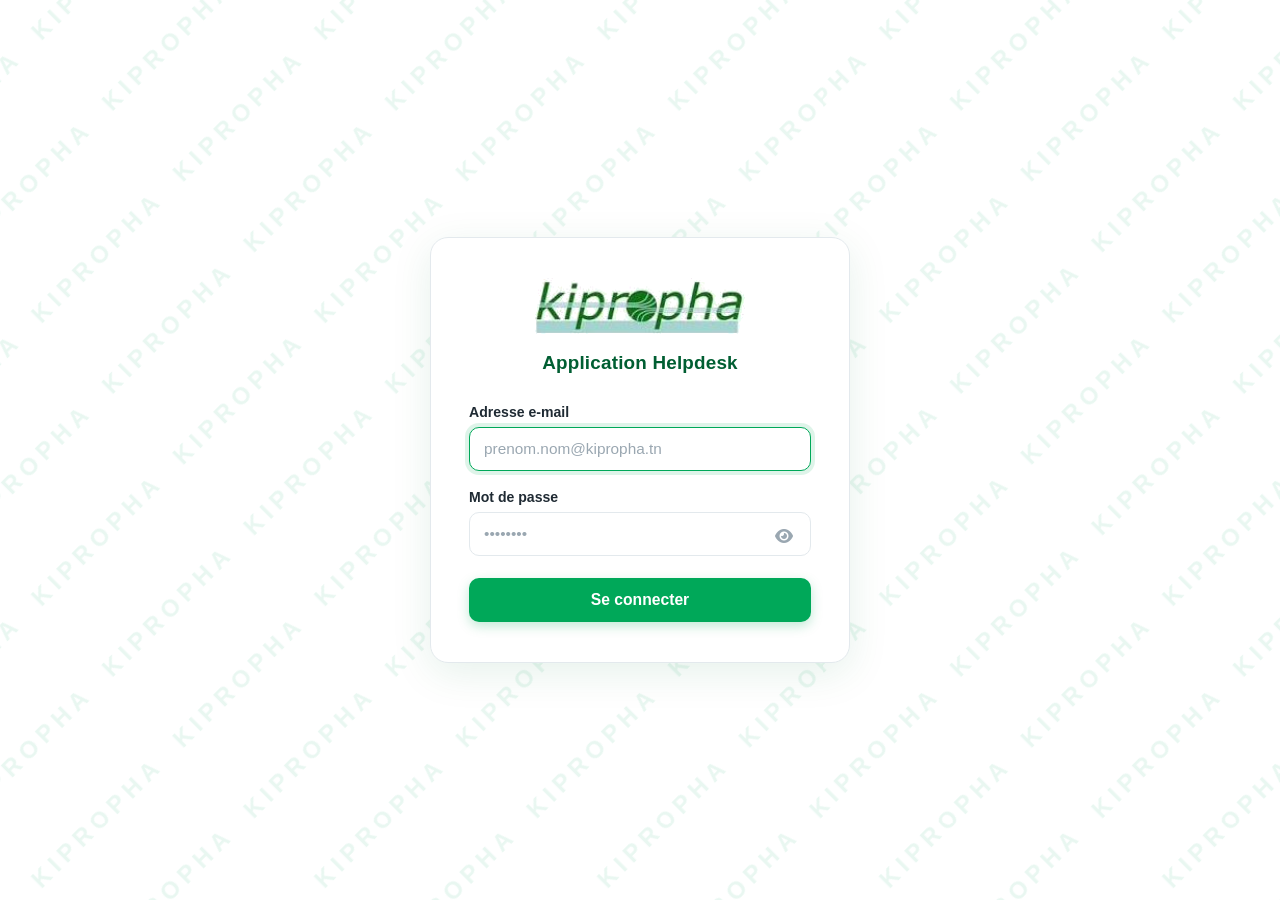
==== commit 2ea8c252: "Mise à jour du projet" ====
--- a/src/main/resources/static/index.html
+++ b/src/main/resources/static/index.html
@@ -3,4964 +3,27 @@
 <head>
     <meta charset="UTF-8">
     <meta name="viewport" content="width=device-width, initial-scale=1.0">
-    <title>KIPROPHA — Help Desk</title>
+    <title>KIPROPHA — Application Helpdesk</title>
 
     <link rel="icon" href="assets/logo-kipropha.png">
     <link rel="stylesheet" href="https://cdnjs.cloudflare.com/ajax/libs/font-awesome/6.4.0/css/all.min.css">
 
-    <style>
-        /* ============================================================
-           CHARTE KIPROPHA
-           Vert principal #00A859 sur blanc, coins arrondis, ombres douces.
-           Toutes les couleurs de l'application dérivent de ces variables.
-           ============================================================ */
-        :root {
-            --vert:        #00A859;
-            --vert-fonce:  #008144;
-            --vert-nuit:   #005E32;
-            --vert-brume:  #E6F6EE;
-            --vert-voile:  #F4FBF7;
-
-            --encre:       #1F2A33;
-            --gris:        #6B7A87;
-            --gris-clair:  #9AA7B1;
-            --bordure:     #E3E9ED;
-
-            --rouge:       #DC2626;
-            --rouge-voile: #FEECEC;
-            --ambre:       #B45309;
-            --ambre-voile: #FEF3C7;
-            --bleu:        #0C4A6E;
-            --bleu-voile:  #DBEAFE;
-
-            --rayon-s: 8px;
-            --rayon:   12px;
-            --rayon-l: 18px;
-
-            --ombre-s: 0 1px 4px rgba(15, 42, 28, .06);
-            --ombre:   0 2px 12px rgba(15, 42, 28, .08);
-            --ombre-l: 0 8px 28px rgba(15, 42, 28, .14);
-
-            --sidebar-w: 196px;
-
-            /* Les bulles de navigation se dimensionnent avec la hauteur de la
-               fenêtre : sur un écran bas, elles se resserrent au lieu de
-               repousser le bouton de déconnexion hors du cadre. */
-            --bulle: clamp(54px, 7.2vh, 84px);
-            --bulle-gap: clamp(12px, 2.4vh, 30px);
-        }
-
-        * { margin: 0; padding: 0; box-sizing: border-box; }
-
-        html, body { width: 100%; height: 100%; }
-
-        body {
-            font-family: -apple-system, BlinkMacSystemFont, 'Segoe UI', Roboto, 'Helvetica Neue', Arial, sans-serif;
-            color: var(--encre);
-            overflow: hidden;
-
-            /* ------------------------------------------------------------
-               FILIGRANE GLOBAL "KIPROPHA"
-               Motif SVG en data-URI : le mot est dessiné dans un <pattern>
-               tourné à -45°, puis la tuile est répétée sur toute la surface.
-               La tuile fait 282,84 px = 200 × racine de 2, soit exactement
-               deux périodes du motif incliné : la répétition est donc sans
-               raccord visible. Opacité du texte : 0,085.
-               ------------------------------------------------------------ */
-            background-color: #fff;
-            background-image: url("data:image/svg+xml,%3Csvg xmlns='http://www.w3.org/2000/svg' width='282.84' height='282.84'%3E%3Cdefs%3E%3Cpattern id='k' width='200' height='100' patternUnits='userSpaceOnUse' patternTransform='rotate(-45)'%3E%3Ctext x='0' y='58' font-family='Helvetica,Arial,sans-serif' font-size='24' font-weight='700' letter-spacing='6' fill='%2300A859' fill-opacity='0.085'%3EKIPROPHA%3C/text%3E%3C/pattern%3E%3C/defs%3E%3Crect width='282.84' height='282.84' fill='url(%23k)'/%3E%3C/svg%3E");
-            background-repeat: repeat;
-            background-size: 282.84px 282.84px;
-            background-attachment: fixed;
-        }
-
-        :focus-visible {
-            outline: 2px solid var(--vert);
-            outline-offset: 2px;
-        }
-
-        @media (prefers-reduced-motion: reduce) {
-            * { animation: none !important; transition: none !important; }
-        }
-
-        /* ============ ÉCRANS ============ */
-        .screen, .dashboard-screen {
-            display: none;
-            width: 100%; height: 100%;
-            position: fixed; top: 0; left: 0;
-            z-index: 1;
-        }
-        .screen.active, .dashboard-screen.active { display: flex; }
-
-        /* ============================================================
-           PAGE DE CONNEXION
-           ============================================================ */
-        #loginScreen { background: transparent; align-items: stretch; }
-
-        .login-container {
-            width: 100%; height: 100%;
-            display: grid; grid-template-columns: 1.05fr 1fr;
-        }
-
-        /* ---------- Panneau gauche : identité de marque ---------- */
-        .login-left {
-            position: relative; overflow: hidden;
-            display: flex; flex-direction: column;
-            align-items: center; justify-content: center;
-            gap: 38px; padding: 48px 44px;
-            /* Dégradé organique : quatre halos décentrés sur un fond vert profond.
-               Aucune bande, aucune arête — la lumière semble venir du coin haut. */
-            background:
-                radial-gradient(120% 90% at 12% 8%,   #16C172 0%, transparent 55%),
-                radial-gradient(90% 70% at 88% 18%,   #00A859 0%, transparent 60%),
-                radial-gradient(110% 100% at 78% 92%, #0E9F6E 0%, transparent 55%),
-                linear-gradient(160deg, #00A859 0%, #00713F 55%, #004F2C 100%);
-        }
-        .login-left::after {
-            content: ''; position: absolute; inset: 0; pointer-events: none;
-            /* Trame géométrique très discrète, pour éviter l'aplat parfait. */
-            background-image:
-                linear-gradient(rgba(255, 255, 255, .05) 1px, transparent 1px),
-                linear-gradient(90deg, rgba(255, 255, 255, .05) 1px, transparent 1px);
-            background-size: 46px 46px;
-            mask-image: radial-gradient(80% 70% at 50% 45%, #000 20%, transparent 78%);
-            -webkit-mask-image: radial-gradient(80% 70% at 50% 45%, #000 20%, transparent 78%);
-        }
-
-        .login-marque { position: relative; text-align: center; max-width: 460px; }
-        .login-marque img {
-            width: 300px; max-width: 62vw; margin-bottom: 24px;
-            /* Fichier blanc dédié plutôt qu'un filtre CSS : brightness/invert
-               ne donne un résultat correct que si le PNG source est détouré,
-               et repeint tout le rectangle si le fond est opaque. */
-        }
-        /* Repli textuel : masqué tant que l'image se charge. */
-        .marque-repli {
-            display: none; margin-bottom: 24px;
-            font-size: 2.6rem; font-weight: 900; color: #fff;
-            letter-spacing: .12em; text-transform: uppercase;
-        }
-        .login-marque img.repli-filtre { filter: brightness(0) invert(1); }
-
-        .login-marque h1 {
-            color: #fff; font-size: 1.7rem; font-weight: 700;
-            letter-spacing: .01em; margin-bottom: 10px;
-        }
-        .login-marque p {
-            color: rgba(255, 255, 255, .72); font-size: .96rem; line-height: 1.55;
-        }
-
-        /* Carte de statistiques flottante */
-        .carte-stats {
-            position: relative; width: min(380px, 100%);
-            background: rgba(255, 255, 255, .12);
-            border: 1px solid rgba(255, 255, 255, .22);
-            border-radius: var(--rayon-l);
-            padding: 20px 22px;
-            backdrop-filter: blur(10px); -webkit-backdrop-filter: blur(10px);
-            box-shadow: 0 18px 40px rgba(0, 40, 22, .28);
-            color: #fff;
-            animation: flottement 6s ease-in-out infinite;
-        }
-        @keyframes flottement {
-            0%, 100% { transform: translateY(0); }
-            50%      { transform: translateY(-7px); }
-        }
-        .carte-stats-haut {
-            display: flex; align-items: center; gap: 11px; margin-bottom: 16px;
-        }
-        .carte-stats-icone {
-            width: 38px; height: 38px; border-radius: 11px; flex-shrink: 0;
-            background: rgba(255, 255, 255, .18);
-            display: flex; align-items: center; justify-content: center;
-            font-size: 1.05rem;
-        }
-        .carte-stats-haut strong { display: block; font-size: 1.35rem; line-height: 1.1; }
-        .carte-stats-haut span { font-size: .8rem; color: rgba(255, 255, 255, .75); }
-
-        .carte-stats-detail {
-            display: grid; grid-template-columns: repeat(3, 1fr);
-            gap: 10px; padding-top: 15px;
-            border-top: 1px solid rgba(255, 255, 255, .18);
-            text-align: center;
-        }
-        .carte-stats-detail b { display: block; font-size: 1.02rem; }
-        .carte-stats-detail span { font-size: .7rem; color: rgba(255, 255, 255, .7); }
-
-        /* ---------- Panneau droit : formulaire ---------- */
-        .login-right {
-            /* Transparent : le motif « KIPROPHA » incliné du body transparaît,
-               comme dans les trois espaces de travail. */
-            background: transparent;
-            display: flex; flex-direction: column; align-items: center;
-            padding: 40px; overflow-y: auto;
-        }
-
-        /* Marges automatiques plutôt qu'un justify-content: center : quand le
-           formulaire dépasse la hauteur de la fenêtre, elles se résolvent à
-           zéro. Avec justify-content, le haut du formulaire — le titre — était
-           rejeté hors du cadre et devenait inatteignable au défilement. */
-        .login-form { width: 100%; max-width: 384px; margin: auto 0; }
-        .login-form h2 {
-            font-size: 1.55rem; font-weight: 700; color: var(--encre);
-            margin-bottom: 6px; text-align: left;
-        }
-        .login-intro { color: var(--gris); font-size: .92rem; margin-bottom: 28px; }
-
-        .form-group { margin-bottom: 18px; }
-        .form-group label {
-            display: block; font-weight: 600; color: var(--encre);
-            margin-bottom: 7px; font-size: .88rem;
-        }
-        .form-group input {
-            width: 100%; padding: 12px 14px;
-            background: #fff; border: 1px solid #E2E8F0;
-            border-radius: 10px; font-size: .96rem;
-            font-family: inherit; color: var(--encre);
-            transition: border-color .18s, box-shadow .18s;
-        }
-        .form-group input::placeholder { color: #A8B4BE; }
-        .form-group input:hover { border-color: #CBD5E1; }
-        .form-group input:focus {
-            outline: none; border-color: #008744;
-            box-shadow: 0 0 0 4px rgba(0, 135, 68, .13);
-        }
-        .form-group input.invalide {
-            border-color: var(--rouge);
-            box-shadow: 0 0 0 4px rgba(220, 38, 38, .10);
-        }
-
-        .form-group.password-group { position: relative; }
-        .password-toggle {
-            position: absolute; right: 10px; top: 31px;
-            background: none; border: none; color: #94A3B8;
-            cursor: pointer; font-size: 1rem; padding: 8px;
-        }
-        .password-toggle:hover { color: var(--vert-fonce); }
-
-        .message-champ {
-            display: none; margin-top: 7px; font-size: .8rem;
-            color: var(--rouge); line-height: 1.4;
-        }
-        .message-champ.visible { display: block; }
-
-        /* Jauge de robustesse */
-        .jauge { display: none; margin-top: 10px; }
-        .jauge.visible { display: block; }
-        .jauge-piste {
-            height: 5px; border-radius: 999px; background: #EDF1F4; overflow: hidden;
-        }
-        .jauge-barre {
-            height: 100%; width: 0; border-radius: 999px;
-            transition: width .25s, background .25s;
-        }
-        .jauge-legende {
-            display: flex; justify-content: space-between;
-            margin-top: 6px; font-size: .74rem; color: var(--gris);
-        }
-        .jauge-faible  { background: #DC2626; }
-        .jauge-moyen   { background: #EA580C; }
-        .jauge-fort    { background: #008744; }
-
-        /* Options : mémorisation et mot de passe oublié */
-        .login-options {
-            display: flex; align-items: center; justify-content: space-between;
-            gap: 12px; margin: 4px 0 22px;
-        }
-        .case-memoire {
-            display: flex; align-items: center; gap: 8px;
-            font-size: .87rem; color: var(--gris); cursor: pointer; user-select: none;
-        }
-        .case-memoire input {
-            width: 16px; height: 16px; margin: 0;
-            accent-color: #008744; cursor: pointer;
-        }
-        .lien-discret {
-            background: none; border: none; padding: 0;
-            font-family: inherit; font-size: .87rem; font-weight: 600;
-            color: #008744; cursor: pointer;
-        }
-        .lien-discret:hover { text-decoration: underline; }
-
-        .btn-login {
-            width: 100%; padding: 13px;
-            background: #008744; color: #fff;
-            border: none; border-radius: 10px;
-            font-family: inherit; font-size: .98rem; font-weight: 600;
-            cursor: pointer;
-            box-shadow: 0 4px 12px rgba(0, 135, 68, .25);
-            transition: transform .18s, box-shadow .18s, background .18s;
-        }
-        .btn-login:hover {
-            background: #007A4D;
-            transform: translateY(-2px);
-            box-shadow: 0 8px 20px rgba(0, 135, 68, .32);
-        }
-        .btn-login:active { transform: translateY(0); }
-        .btn-login:disabled { opacity: .6; cursor: not-allowed; transform: none; }
-
-        /* Réassurance et secours */
-        .bandeau-tls {
-            display: flex; align-items: center; justify-content: center; gap: 8px;
-            margin-top: 16px; font-size: .78rem; color: var(--gris);
-        }
-        .bandeau-tls i { color: #008744; }
-        .bandeau-tls.alerte { color: var(--ambre); }
-        .bandeau-tls.alerte i { color: var(--ambre); }
-
-        .lien-urgence {
-            display: block; width: 100%; margin-top: 14px;
-            background: none; border: none; padding: 8px;
-            font-family: inherit; font-size: .82rem; color: var(--gris);
-            cursor: pointer; text-align: center;
-        }
-        .lien-urgence:hover { color: var(--rouge); text-decoration: underline; }
-
-        /* Comptes de démonstration */
-        .carte-demo {
-            margin-top: 26px; padding: 16px 18px;
-            background: #F8FAFC; border: 1px solid #E2E8F0;
-            border-radius: var(--rayon);
-        }
-        .carte-demo h3 {
-            font-size: .74rem; font-weight: 700; color: #475569;
-            text-transform: uppercase; letter-spacing: .07em; margin-bottom: 12px;
-        }
-        .compte-demo {
-            width: 100%; display: flex; align-items: center; gap: 10px;
-            background: #fff; border: 1px solid #E2E8F0; border-radius: 8px;
-            padding: 9px 12px; margin-bottom: 8px;
-            font-family: inherit; font-size: .82rem; color: #334155;
-            cursor: pointer; text-align: left; transition: all .18s;
-        }
-        .compte-demo:last-child { margin-bottom: 0; }
-        .compte-demo:hover { border-color: #008744; background: var(--vert-voile); }
-        .compte-demo .adresse { flex: 1; overflow: hidden; text-overflow: ellipsis; }
-        .badge-demo {
-            font-size: .66rem; font-weight: 700; letter-spacing: .03em;
-            color: #64748B; background: #E2E8F0;
-            padding: 3px 9px; border-radius: 999px; white-space: nowrap;
-        }
-        .aide-demo { margin-top: 11px; font-size: .74rem; color: #94A3B8; }
-
-        /* Portables et écrans peu hauts : on resserre plutôt que de couper. */
-        @media (max-height: 780px) {
-            .login-left { gap: 24px; padding: 30px 34px; }
-            .login-marque img { width: 232px; margin-bottom: 16px; }
-            .login-marque h1 { font-size: 1.4rem; }
-            .login-marque p { font-size: .88rem; }
-            .carte-stats { padding: 15px 18px; }
-            .carte-stats-haut { margin-bottom: 12px; }
-
-            .login-right { padding: 26px 34px; }
-            .login-form h2 { font-size: 1.34rem; }
-            .login-intro { font-size: .87rem; margin-bottom: 18px; }
-            .form-group { margin-bottom: 13px; }
-            .login-options { margin: 2px 0 16px; }
-            .carte-demo { margin-top: 18px; padding: 13px 15px; }
-            .compte-demo { padding: 7px 11px; margin-bottom: 6px; }
-            .aide-demo { margin-top: 8px; }
-        }
-
-        @media (max-width: 900px) {
-            .login-container { grid-template-columns: 1fr; }
-            .login-left { display: none; }
-            .login-right { padding: 32px 22px; }
-        }
-
-        /* ============ NOTIFICATION ============ */
-        #notification {
-            position: fixed; top: 20px; right: 20px;
-            padding: 15px 22px; background: #fff;
-            border-radius: var(--rayon); box-shadow: var(--ombre-l);
-            z-index: 9999; display: none; max-width: 380px;
-            animation: slideIn .3s ease;
-        }
-        #notification.show { display: block; }
-        #notification.success { border-left: 4px solid var(--vert); color: var(--vert-nuit); }
-        #notification.error   { border-left: 4px solid var(--rouge); color: #991B1B; }
-        #notification.info    { border-left: 4px solid var(--gris); color: var(--encre); }
-
-        @keyframes slideIn {
-            from { transform: translateX(400px); opacity: 0; }
-            to   { transform: translateX(0); opacity: 1; }
-        }
-
-        /* ============ ESPACES UTILISATEUR & SUPPORT ============ */
-        .user-dashboard-container { display: flex; width: 100%; height: 100%; background: transparent; }
-
-        .user-sidebar {
-            width: 96px;
-            background: linear-gradient(180deg, var(--vert) 0%, var(--vert-nuit) 100%);
-            display: flex; flex-direction: column; align-items: center;
-            padding: 22px 0; box-shadow: 2px 0 10px rgba(0, 0, 0, .1);
-        }
-
-        .user-sidebar-logo {
-            width: 54px; height: 54px;
-            background: rgba(255, 255, 255, .14); border-radius: var(--rayon);
-            display: flex; align-items: center; justify-content: center;
-            color: #fff; font-size: 1.5rem; margin-bottom: 30px;
-        }
-
-        .user-sidebar-btn {
-            position: relative;
-            width: 54px; height: 54px;
-            background: rgba(255, 255, 255, .12); border: none;
-            border-radius: var(--rayon); color: rgba(255, 255, 255, .7);
-            font-size: 1.3rem; cursor: pointer; transition: all .25s;
-            margin-bottom: 16px;
-        }
-        .user-sidebar-btn:hover, .user-sidebar-btn.active { background: #fff; color: var(--vert-nuit); }
-
-        .user-sidebar .logout-btn {
-            margin-top: auto; margin-bottom: 0;
-            background: rgba(220, 38, 38, .22); color: #FCA5A5;
-        }
-        .user-sidebar .logout-btn:hover { background: rgba(220, 38, 38, .45); color: #fff; }
-
-        .user-content { flex: 1; display: flex; flex-direction: column; overflow: hidden; }
-
-        .user-header {
-            background: linear-gradient(90deg, #fff 0%, var(--vert-voile) 100%);
-            border-bottom: 2px solid var(--vert);
-            padding: 20px 32px;
-            display: flex; justify-content: space-between; align-items: center;
-        }
-        .user-header h1 { color: var(--vert-nuit); font-size: 1.5rem; }
-        .user-info { display: flex; align-items: center; gap: 12px; font-size: .9rem; color: var(--gris); }
-
-        .user-main { flex: 1; overflow-y: auto; padding: 30px; }
-
-        .user-grid {
-            display: grid; grid-template-columns: 1fr 2fr; gap: 30px;
-            max-width: 1400px; margin: 0 auto;
-        }
-
-        .form-section {
-            background: #fff; border-radius: var(--rayon);
-            padding: 25px; box-shadow: var(--ombre);
-        }
-        .form-section h3 { color: var(--vert-nuit); font-size: 1.15rem; margin-bottom: 20px; }
-
-        .form-section input, .form-section select, .form-section textarea {
-            width: 100%; padding: 10px 12px; margin-bottom: 15px;
-            border: 1px solid var(--bordure); border-radius: var(--rayon-s);
-            font-family: inherit; font-size: .95rem;
-        }
-        .form-section input:focus, .form-section select:focus, .form-section textarea:focus {
-            outline: none; border-color: var(--vert);
-            box-shadow: 0 0 0 3px rgba(0, 168, 89, .12);
-        }
-        .form-section textarea { resize: vertical; min-height: 100px; }
-
-        .btn-primary {
-            width: 100%; padding: 11px;
-            background: linear-gradient(135deg, var(--vert) 0%, var(--vert-fonce) 100%);
-            color: #fff; border: none; border-radius: var(--rayon-s);
-            font-weight: 600; cursor: pointer; transition: all .25s;
-        }
-        .btn-primary:hover { box-shadow: 0 4px 14px rgba(0, 168, 89, .3); }
-
-        .tickets-list {
-            background: #fff; border-radius: var(--rayon);
-            box-shadow: var(--ombre); overflow: hidden;
-        }
-        .tickets-list h3 {
-            color: var(--vert-nuit); font-size: 1.15rem;
-            padding: 24px; border-bottom: 1px solid var(--bordure);
-        }
-        .ticket-item { padding: 20px 24px; border-bottom: 1px solid var(--bordure); transition: background .2s; }
-        .ticket-item:hover { background: var(--vert-voile); }
-        .ticket-item.cliquable { cursor: pointer; }
-        .ticket-item.cliquable:focus-visible { background: var(--vert-voile); }
-        .ticket-lien { color: var(--vert); font-weight: 600; margin-left: auto; }
-        .ticket-info { align-items: center; }
-
-        .ticket-header { display: flex; justify-content: space-between; align-items: start; margin-bottom: 8px; }
-        .ticket-title { font-weight: 600; color: var(--encre); }
-
-        .ticket-status {
-            display: inline-block; padding: 4px 12px;
-            border-radius: 20px; font-size: .78rem; font-weight: 600; white-space: nowrap;
-        }
-        .status-nouveau  { background: var(--ambre-voile); color: var(--ambre); }
-        .status-en-cours { background: var(--bleu-voile);  color: var(--bleu); }
-        .status-resolu   { background: var(--vert-brume);  color: var(--vert-nuit); }
-        .status-ferme    { background: #E9EDF0;            color: #374151; }
-
-        .ticket-info { display: flex; gap: 15px; font-size: .85rem; color: var(--gris); margin-top: 8px; }
-
-        /* ============ KANBAN SUPPORT ============ */
-        .kanban-container {
-            display: grid; grid-template-columns: repeat(4, 1fr);
-            gap: 20px; padding: 30px; height: calc(100% - 80px); overflow-y: auto;
-        }
-        .kanban-column {
-            background: var(--vert-voile); border-radius: var(--rayon);
-            padding: 20px; display: flex; flex-direction: column;
-        }
-        .kanban-title {
-            font-weight: 600; color: var(--vert-nuit); margin-bottom: 15px;
-            text-align: center; padding-bottom: 10px; border-bottom: 2px solid var(--vert);
-        }
-        .kanban-cards { flex: 1; display: flex; flex-direction: column; gap: 12px; overflow-y: auto; }
-        .kanban-card {
-            background: #fff; padding: 15px; border-radius: var(--rayon-s);
-            box-shadow: var(--ombre-s); transition: all .2s;
-        }
-        .kanban-card:hover { box-shadow: var(--ombre); transform: translateY(-2px); }
-        .kanban-card-title { font-weight: 600; margin-bottom: 8px; font-size: .95rem; }
-        .kanban-card-desc { font-size: .85rem; color: var(--gris); margin-bottom: 10px; line-height: 1.35; }
-        .kanban-card-priority {
-            display: inline-block; padding: 2px 8px; border-radius: 4px;
-            font-size: .74rem; font-weight: 600; margin-bottom: 10px;
-        }
-        .priority-faible   { background: var(--vert-brume);  color: var(--vert-nuit); }
-        .priority-moyenne  { background: var(--bleu-voile);  color: var(--bleu); }
-        .priority-elevee   { background: var(--ambre-voile); color: var(--ambre); }
-        .priority-critique { background: var(--rouge-voile); color: #991B1B; }
-
-        .kanban-actions { display: flex; gap: 8px; }
-        .kanban-btn {
-            flex: 1; padding: 7px 8px;
-            background: linear-gradient(135deg, var(--vert) 0%, var(--vert-fonce) 100%);
-            color: #fff; border: none; border-radius: 6px;
-            font-size: .8rem; font-weight: 600; cursor: pointer; transition: all .2s;
-        }
-        .kanban-btn:hover { filter: brightness(1.06); }
-
-        /* ============================================================
-           ESPACE ADMINISTRATEUR
-           ============================================================ */
-        .admin-container {
-            display: flex; width: 100%; height: 100%;
-            background: transparent; position: relative; overflow: hidden;
-        }
-
-        /* --- Sidebar --- */
-        .admin-sidebar-new {
-            width: var(--sidebar-w);
-            background: linear-gradient(180deg, var(--vert) 0%, var(--vert-nuit) 100%);
-            display: flex; flex-direction: column; align-items: center;
-            padding: clamp(14px, 2.4vh, 26px) 0 clamp(14px, 2.2vh, 22px);
-            box-shadow: 3px 0 14px rgba(0, 0, 0, .12);
-            z-index: 30; flex-shrink: 0;
-            overflow: hidden;
-        }
-
-        .sidebar-logo-section {
-            display: flex; flex-direction: column; align-items: center;
-            flex-shrink: 0;
-            margin-bottom: clamp(14px, 2.6vh, 30px);
-            padding-bottom: clamp(12px, 2.2vh, 24px);
-            border-bottom: 1px solid rgba(255, 255, 255, .16);
-            width: 90%;
-        }
-        /* Plaque blanche : le logo Kipropha est vert, il doit rester vert.
-           (Aucun filtre : un filter: invert() sur ce PNG donnerait un aplat.)
-           Le cadre reprend les proportions exactes du PNG (202 × 53) : le mot
-           occupe donc toute la surface, sans bande vide au-dessus et en dessous. */
-        .sidebar-logo-icon {
-            width: 100%;
-            /* Le PNG fait 202 × 53. Avec une marge intérieure de 2 % (calculée
-               sur la largeur dans les deux sens), le rapport du cadre doit être
-               1 / (0,96/3,811 + 0,04) = 3,43 pour que l'image remplisse
-               exactement la plaque, à n'importe quelle largeur. */
-            aspect-ratio: 3.43 / 1;
-            padding: 2%;
-            background: #fff; border-radius: var(--rayon-s);
-            display: flex; align-items: center; justify-content: center;
-            color: var(--vert-nuit); font-size: 1.5rem;
-            box-shadow: 0 2px 8px rgba(0, 0, 0, .12);
-            transition: all .3s; overflow: hidden;
-        }
-        .sidebar-logo-icon:hover { transform: scale(1.03); }
-        .logo-image { width: 100%; height: 100%; object-fit: contain; }
-
-        /* Écartement des bulles de navigation.
-           min-height: 0 + overflow-y autorisent la colonne à se comprimer :
-           quoi qu'il arrive, le bouton de déconnexion reste visible. */
-        .sidebar-nav-tabs {
-            flex: 1 1 auto;
-            min-height: 0;
-            overflow-y: auto;
-            display: flex; flex-direction: column;
-            gap: var(--bulle-gap);
-            width: 100%; padding: 0 12px;
-            /* Même retrait en haut et en bas : le groupe reste au centre exact
-               de l'espace laissé entre le logo et la déconnexion. */
-            margin: var(--bulle-gap) 0;
-            scrollbar-width: none;
-        }
-        .sidebar-nav-tabs::-webkit-scrollbar { display: none; }
-
-        /* Deux marges automatiques encadrent le groupe : l'espace libre se
-           répartit à parts égales au-dessus et en dessous, donc les bulles sont
-           centrées et restent équidistantes entre elles.
-
-           Des marges auto plutôt qu'un justify-content: center : en cas de
-           débordement elles se résolvent à zéro, là où justify-content rendrait
-           le haut de la colonne inatteignable au défilement. */
-        .sidebar-nav-tabs > :first-child { margin-top: auto; }
-        .sidebar-nav-tabs > :last-child  { margin-bottom: auto; }
-
-        .sidebar-tab-btn {
-            width: var(--bulle); height: var(--bulle);
-            margin: 0 auto; flex-shrink: 0;
-            background: rgba(255, 255, 255, .12); border: none;
-            border-radius: var(--rayon-l); color: rgba(255, 255, 255, .72);
-            font-size: clamp(1.15rem, 2.4vh, 1.7rem);
-            cursor: pointer; transition: all .28s ease;
-            display: flex; align-items: center; justify-content: center;
-            position: relative;
-        }
-        .sidebar-tab-btn:hover {
-            background: rgba(255, 255, 255, .24); color: #fff; transform: translateY(-3px);
-        }
-        .sidebar-tab-btn.active {
-            background: #fff; color: var(--vert-nuit);
-            box-shadow: 0 6px 20px rgba(0, 0, 0, .22);
-        }
-
-        .message-badge {
-            position: absolute; top: -6px; right: -6px;
-            background: var(--rouge); color: #fff;
-            min-width: 26px; height: 26px; padding: 0 6px;
-            border-radius: 13px;
-            display: flex; align-items: center; justify-content: center;
-            font-weight: 700; font-size: .82rem;
-            animation: pulse 2s infinite;
-        }
-        @keyframes pulse { 0%, 100% { transform: scale(1); } 50% { transform: scale(1.12); } }
-
-        /* Déconnexion collée en bas */
-        .sidebar-logout-btn {
-            width: var(--bulle); height: var(--bulle);
-            margin-top: auto; flex-shrink: 0;
-            background: rgba(220, 38, 38, .22); border: none;
-            border-radius: var(--rayon-l); color: #FCA5A5;
-            font-size: clamp(1.15rem, 2.4vh, 1.7rem);
-            cursor: pointer; transition: all .28s;
-            display: flex; align-items: center; justify-content: center;
-        }
-        .sidebar-logout-btn:hover { background: rgba(220, 38, 38, .45); color: #fff; transform: scale(1.05); }
-
-        /* --- Contenu principal --- */
-        .admin-main-content {
-            flex: 1; display: flex; flex-direction: column;
-            background: transparent; overflow: hidden; position: relative; width: 100%;
-        }
-
-        .admin-header-new {
-            background: linear-gradient(90deg, #fff 0%, var(--vert-voile) 100%);
-            border-bottom: 2px solid var(--vert);
-            padding: 18px 32px;
-            display: flex; justify-content: space-between; align-items: center;
-            box-shadow: var(--ombre-s); z-index: 20; flex-shrink: 0;
-        }
-        .admin-header-new h1 {
-            font-size: 1.65rem; font-weight: 700; color: var(--vert-nuit);
-            display: flex; align-items: center; gap: 12px;
-        }
-        .admin-header-new h1 i { color: var(--vert); }
-
-        /* Topbar : un seul bloc "Admin Helpdesk", sans nom d'utilisateur */
-        .admin-profile-badge {
-            display: flex; align-items: center; gap: 10px;
-            background: var(--vert-brume);
-            padding: 10px 18px; border-radius: 999px;
-            border: 1px solid rgba(0, 168, 89, .22);
-        }
-        .admin-profile-badge i { color: var(--vert); font-size: 1.15rem; }
-        .admin-role {
-            font-size: .82rem; font-weight: 700; color: var(--vert-nuit);
-            text-transform: uppercase; letter-spacing: .06em;
-        }
-
-        .admin-tabs-wrapper {
-            flex: 1; overflow-y: auto; background: transparent;
-            z-index: 10; width: 100%; position: relative;
-        }
-
-        .admin-tab-pane {
-            display: none; width: 100%; padding: 32px 24px;
-            animation: fadeInTab .3s ease; position: relative; z-index: 10;
-        }
-        .admin-tab-pane.active { display: block; }
-        @keyframes fadeInTab {
-            from { opacity: 0; transform: translateY(10px); }
-            to   { opacity: 1; transform: translateY(0); }
-        }
-
-        .admin-content-centered { max-width: 1200px; margin: 0 auto; width: 100%; }
-
-        .tab-section-title {
-            font-size: 1.5rem; font-weight: 700; color: var(--vert-nuit);
-            margin-bottom: 30px;
-            display: flex; align-items: center; justify-content: center; gap: 12px;
-        }
-        .tab-section-title i { color: var(--vert); }
-
-        /* --- Métriques ---
-           Empilées à la verticale, en colonne centrée : chaque indicateur est
-           un bandeau libellé à gauche, valeur à droite. L'accent vert passe du
-           haut vers la gauche, plus lisible sur un rectangle horizontal. */
-        .metrics-vertical-grid {
-            display: flex; flex-direction: column;
-            gap: 14px; margin: 0 auto 40px;
-            width: min(540px, 100%);
-        }
-        .metric-card-vertical {
-            background: #fff; border-radius: var(--rayon);
-            padding: 16px 24px; box-shadow: var(--ombre);
-            border-left: 4px solid var(--vert);
-            display: flex; align-items: center; justify-content: space-between;
-            gap: 20px; text-align: left; transition: all .28s;
-        }
-        .metric-card-vertical:hover {
-            transform: translateX(5px); box-shadow: 0 8px 22px rgba(0, 168, 89, .16);
-        }
-        .metric-label {
-            font-size: .82rem; color: var(--gris); font-weight: 600;
-            text-transform: uppercase; letter-spacing: .05em;
-        }
-        .metric-value-large {
-            font-size: 2rem; font-weight: 900; color: var(--vert);
-            line-height: 1; flex-shrink: 0;
-        }
-
-        /* --- Formulaires admin --- */
-        .form-section-admin, .table-section-admin {
-            background: #fff; border-radius: var(--rayon);
-            padding: 24px; box-shadow: var(--ombre); margin-bottom: 30px;
-        }
-        .form-section-admin h3, .table-section-admin h3 {
-            font-size: 1.05rem; font-weight: 600; color: var(--vert-nuit); margin-bottom: 20px;
-        }
-
-        .form-grid-admin {
-            display: grid; grid-template-columns: repeat(auto-fit, minmax(200px, 1fr));
-            gap: 16px; margin-bottom: 20px;
-        }
-        .form-group-admin { display: flex; flex-direction: column; }
-        .form-group-admin label {
-            font-size: .88rem; font-weight: 600; color: var(--encre); margin-bottom: 8px;
-        }
-        .form-group-admin input, .form-group-admin textarea, .form-group-admin select {
-            padding: 10px 12px; border: 1px solid var(--bordure);
-            border-radius: var(--rayon-s); font-size: .95rem;
-            font-family: inherit; transition: all .2s;
-        }
-        .form-group-admin input:focus, .form-group-admin textarea:focus, .form-group-admin select:focus {
-            outline: none; border-color: var(--vert);
-            box-shadow: 0 0 0 3px rgba(0, 168, 89, .12);
-        }
-        .form-group-admin input:disabled {
-            background: var(--vert-voile); color: var(--gris);
-            cursor: not-allowed; border-style: dashed;
-        }
-        .aide { display: block; font-size: .74rem; color: var(--gris-clair); margin-top: 6px; }
-
-        .btn-admin-primary {
-            background: linear-gradient(135deg, var(--vert) 0%, var(--vert-fonce) 100%);
-            color: #fff; border: none; padding: 12px 24px;
-            border-radius: var(--rayon-s); font-weight: 600; cursor: pointer;
-            transition: all .28s; display: flex; align-items: center;
-            justify-content: center; gap: 8px; width: 100%;
-        }
-        .btn-admin-primary:hover {
-            box-shadow: 0 6px 16px rgba(0, 168, 89, .3); transform: translateY(-2px);
-        }
-
-        /* --- Tableaux --- */
-        .table-wrapper { overflow-x: auto; width: 100%; }
-        .admin-data-table { width: 100%; border-collapse: collapse; }
-        .admin-data-table thead {
-            background: linear-gradient(90deg, var(--vert-voile) 0%, var(--vert-brume) 100%);
-            border-bottom: 2px solid var(--vert);
-        }
-        .admin-data-table th {
-            padding: 15px; text-align: left; font-weight: 600;
-            color: var(--vert-nuit); font-size: .82rem;
-            text-transform: uppercase; letter-spacing: .05em;
-        }
-        .admin-data-table td {
-            padding: 15px; border-bottom: 1px solid var(--bordure); font-size: .94rem;
-        }
-        .admin-data-table tbody tr { transition: background .2s; }
-        .admin-data-table tbody tr:hover { background: var(--vert-voile); }
-
-        .rank-badge {
-            display: inline-flex; align-items: center; justify-content: center;
-            width: 38px; height: 38px;
-            background: linear-gradient(135deg, var(--vert) 0%, var(--vert-fonce) 100%);
-            color: #fff; font-weight: 700; border-radius: var(--rayon-s);
-        }
-
-        .performance-bar {
-            width: 100%; height: 24px; background: #EDF1F4;
-            border-radius: 6px; overflow: hidden;
-        }
-        .performance-fill {
-            height: 100%;
-            background: linear-gradient(90deg, var(--vert) 0%, var(--vert-fonce) 100%);
-            display: flex; align-items: center; justify-content: center;
-            color: #fff; font-size: .75rem; font-weight: 700; transition: width .4s;
-        }
-
-        .role-badge-table {
-            display: inline-block; padding: 4px 12px; border-radius: 20px;
-            font-size: .78rem; font-weight: 600; text-transform: uppercase;
-        }
-        .role-badge-admin       { background: var(--ambre-voile); color: var(--ambre); }
-        .role-badge-support     { background: var(--bleu-voile);  color: var(--bleu); }
-        .role-badge-utilisateur { background: var(--vert-brume);  color: var(--vert-nuit); }
-
-        .action-buttons { display: flex; gap: 8px; justify-content: center; }
-        .btn-small-action {
-            padding: 7px 12px; border: none; border-radius: 6px;
-            cursor: pointer; font-size: .85rem; transition: all .2s;
-        }
-        .btn-edit   { background: var(--bleu-voile);  color: var(--bleu); }
-        .btn-delete { background: var(--rouge-voile); color: var(--rouge); }
-        .btn-small-action:hover:not(:disabled) { filter: brightness(.95); }
-        .btn-small-action:disabled { opacity: .45; cursor: not-allowed; }
-
-        /* --- Journal d'audit --- */
-        .audit-controls { display: flex; gap: 12px; margin-bottom: 22px; }
-        .audit-search, .audit-filter {
-            padding: 11px 16px; border: 1px solid var(--bordure);
-            border-radius: var(--rayon-s); font-size: .95rem;
-            font-family: inherit; background: #fff; transition: all .2s;
-        }
-        .audit-search { flex: 1; }
-        .audit-filter { cursor: pointer; }
-        .audit-search:focus, .audit-filter:focus {
-            outline: none; border-color: var(--vert);
-            box-shadow: 0 0 0 3px rgba(0, 168, 89, .12);
-        }
-
-        .audit-timeline {
-            background: #fff; border-radius: var(--rayon);
-            box-shadow: var(--ombre); padding: 24px;
-        }
-        .audit-list { display: flex; flex-direction: column; gap: 14px; }
-        .audit-item {
-            background: var(--vert-voile); border-left: 4px solid var(--vert);
-            padding: 16px; border-radius: var(--rayon-s); transition: all .2s;
-        }
-        .audit-item:hover { box-shadow: 0 2px 10px rgba(0, 168, 89, .16); }
-        .audit-header { display: flex; justify-content: space-between; align-items: start; margin-bottom: 8px; gap: 12px; }
-        .audit-user { font-weight: 600; color: var(--vert-nuit); }
-        .audit-date { font-size: .82rem; color: var(--gris-clair); white-space: nowrap; }
-        .audit-type {
-            display: inline-block; padding: 2px 9px; border-radius: 4px;
-            font-size: .74rem; font-weight: 700; margin-top: 4px;
-        }
-        .audit-type.creation     { background: var(--vert-brume);  color: var(--vert-nuit); }
-        .audit-type.modification { background: var(--bleu-voile);  color: var(--bleu); }
-        .audit-type.suppression  { background: var(--rouge-voile); color: #991B1B; }
-        .audit-type.connexion    { background: var(--ambre-voile); color: var(--ambre); }
-        .audit-description { color: #4B5563; font-size: .92rem; line-height: 1.45; }
-        .audit-meta { font-size: .78rem; color: var(--gris-clair); margin-top: 8px; }
-
-        .etat-vide {
-            color: var(--gris-clair); text-align: center;
-            padding: 44px 20px; font-size: .95rem; line-height: 1.6;
-        }
-
-        /* ============================================================
-           MESSAGERIE — COMPOSANT PARTAGÉ
-           Un seul panneau, monté dans les trois espaces : Administrateur,
-           Support IT et Utilisateur. Colonne de gauche : les conversations.
-           Colonne de droite : l'en-tête, le fil et la saisie.
-           ============================================================ */
-        /* Le volet Messagerie remplit la hauteur disponible et ne défile pas
-           lui-même : sans cela, la page entière glissait et l'en-tête de la
-           conversation sortait du cadre dès qu'on faisait défiler le fil. */
-        .admin-tab-pane[data-tab="messagerie"],
-        .admin-tab-pane[data-pane="messagerie"],
-        .role-pane[data-pane="messagerie"] {
-            height: 100%; overflow: hidden;
-        }
-        .admin-tab-pane[data-tab="messagerie"].active,
-        .admin-tab-pane[data-pane="messagerie"].active,
-        .role-pane[data-pane="messagerie"].active {
-            display: flex; flex-direction: column;
-        }
-        .admin-tab-pane[data-tab="messagerie"] .zone-centree,
-        .admin-tab-pane[data-pane="messagerie"] .zone-centree,
-        .admin-tab-pane[data-tab="messagerie"] .admin-content-centered {
-            display: flex; flex-direction: column;
-            flex: 1; min-height: 0;
-        }
-
-        .chat-stage { display: flex; justify-content: center; width: 100%; flex: 1; min-height: 0; }
-
-        .chat-panel {
-            width: min(1100px, 100%);
-            height: 100%;
-            min-height: 420px;
-            background: #fff;
-            border: 1px solid var(--bordure);
-            border-radius: var(--rayon-l);
-            box-shadow: var(--ombre-l);
-            display: grid;
-            grid-template-columns: 300px 1fr;
-            overflow: hidden;
-        }
-
-        /* ---------- Colonne des conversations ---------- */
-        .chat-liste {
-            display: flex; flex-direction: column; min-width: 0;
-            border-right: 1px solid var(--bordure);
-            background: var(--vert-voile);
-        }
-
-        .chat-search { padding: 14px; border-bottom: 1px solid var(--bordure); }
-        .chat-search-field {
-            display: flex; align-items: center; gap: 9px;
-            background: #fff; border: 1px solid var(--bordure);
-            border-radius: 999px; padding: 9px 15px; transition: all .2s;
-        }
-        .chat-search-field:focus-within {
-            border-color: var(--vert); box-shadow: 0 0 0 3px rgba(0, 168, 89, .12);
-        }
-        .chat-search-field i { color: var(--vert); font-size: .9rem; }
-        .chat-search-field input {
-            flex: 1; min-width: 0; border: none; background: transparent;
-            font-family: inherit; font-size: .9rem; color: var(--encre);
-        }
-        .chat-search-field input:focus { outline: none; }
-        .chat-search-clear {
-            border: none; background: none; color: var(--gris-clair);
-            cursor: pointer; font-size: .9rem; padding: 2px;
-        }
-        .chat-search-clear:hover { color: var(--rouge); }
-
-        .chat-liste-items { flex: 1; overflow-y: auto; }
-
-        .chat-groupe {
-            padding: 10px 16px 6px; font-size: .68rem; font-weight: 700;
-            text-transform: uppercase; letter-spacing: .09em;
-            color: var(--gris-clair);
-            position: sticky; top: 0; background: var(--vert-voile);
-        }
-
-        .chat-item {
-            width: 100%; border: none; background: none; cursor: pointer;
-            display: flex; gap: 11px; align-items: flex-start;
-            padding: 12px 16px; text-align: left; font-family: inherit;
-            border-bottom: 1px solid rgba(0, 0, 0, .04);
-            border-left: 3px solid transparent;
-            transition: background .18s;
-        }
-        .chat-item:hover { background: #fff; }
-        .chat-item.actif {
-            background: #fff; border-left-color: var(--vert);
-        }
-        .chat-item.non-lue .chat-item-titre { font-weight: 800; }
-        .chat-item.non-lue .chat-item-apercu { color: var(--encre); font-weight: 600; }
-        .chat-item-point {
-            width: 9px; height: 9px; border-radius: 50%;
-            background: var(--vert); flex-shrink: 0; align-self: center;
-        }
-
-        .chat-item-avatar {
-            width: 36px; height: 36px; flex-shrink: 0; border-radius: 10px;
-            background: var(--vert-brume); color: var(--vert-nuit);
-            display: flex; align-items: center; justify-content: center;
-            font-size: .7rem; font-weight: 800;
-        }
-        .chat-item.actif .chat-item-avatar { background: var(--vert); color: #fff; }
-
-        .chat-item-corps { flex: 1; min-width: 0; display: block; }
-        .chat-item-titre {
-            display: block;
-            font-size: .88rem; font-weight: 600; color: var(--encre);
-            overflow: hidden; text-overflow: ellipsis; white-space: nowrap;
-        }
-        .chat-item-apercu {
-            display: block;
-            font-size: .78rem; color: var(--gris); margin-top: 3px;
-            overflow: hidden; text-overflow: ellipsis; white-space: nowrap;
-        }
-        .chat-item-meta {
-            display: flex; align-items: center; gap: 6px; margin-top: 5px;
-            font-size: .7rem; color: var(--gris-clair);
-        }
-        .chat-item-meta .ticket-status { font-size: .68rem; padding: 2px 8px; }
-
-        /* ---------- Colonne de discussion ---------- */
-        /* min-height: 0 est indispensable : sans lui, un élément flex refuse de
-           descendre sous la hauteur de son contenu, et le fil de discussion
-           pousse la zone de saisie hors du cadre sur les petits écrans. */
-        .chat-main { display: flex; flex-direction: column; min-width: 0; min-height: 0; }
-
-        .chat-ticket-card {
-            flex-shrink: 0;
-            max-height: 38%;
-            overflow-y: auto;
-            padding: 15px 20px;
-            background: linear-gradient(90deg, var(--vert-voile) 0%, #fff 100%);
-            border-bottom: 1px solid var(--bordure);
-        }
-        .chat-ticket-top {
-            display: flex; align-items: center; gap: 10px;
-            flex-wrap: wrap; margin-bottom: 11px;
-        }
-        .chat-ticket-num {
-            font-weight: 800; color: #fff; background: var(--vert);
-            padding: 4px 11px; border-radius: 6px; font-size: .8rem; letter-spacing: .04em;
-        }
-        .chat-ticket-titre { font-weight: 600; font-size: .98rem; flex: 1; min-width: 160px; }
-
-        .chat-ticket-people { display: flex; flex-wrap: wrap; gap: 9px; }
-        .chat-person {
-            display: flex; align-items: center; gap: 9px;
-            background: #fff; border: 1px solid var(--bordure);
-            border-radius: 999px; padding: 7px 15px; font-size: .84rem;
-        }
-        .chat-person .role {
-            color: var(--gris); font-size: .72rem; text-transform: uppercase;
-            letter-spacing: .05em; display: block;
-        }
-        .chat-person strong { color: var(--encre); font-weight: 600; }
-        .chat-person.non-assigne { border-style: dashed; color: var(--gris); }
-
-        /* Profils cliquables : choisir qui reçoit le message */
-        .chat-person.selectionnable {
-            cursor: pointer; transition: all .2s;
-            font-family: inherit; font-size: .84rem; text-align: left;
-            color: var(--encre);
-        }
-        .chat-person.selectionnable:hover { border-color: var(--vert); box-shadow: var(--ombre-s); }
-        .chat-person.actif {
-            border-color: var(--vert); background: var(--vert-brume);
-            box-shadow: 0 0 0 2px rgba(0, 168, 89, .16);
-        }
-        .chat-person .coche {
-            width: 19px; height: 19px; flex-shrink: 0;
-            border: 1.5px solid var(--bordure); border-radius: 50%;
-            display: flex; align-items: center; justify-content: center;
-            font-size: .6rem; color: transparent; transition: all .2s;
-        }
-        .chat-person.actif .coche { background: var(--vert); border-color: var(--vert); color: #fff; }
-
-        /* ---------- Fil ---------- */
-        .chat-thread {
-            flex: 1 1 auto; min-height: 0;
-            overflow-y: auto; padding: 22px 20px;
-            /* Blanc translucide : le filigrane reste perceptible derrière le fil. */
-            background: rgba(255, 255, 255, .70);
-            display: flex; flex-direction: column; gap: 14px;
-        }
-
-        .chat-row { display: flex; gap: 10px; align-items: flex-end; max-width: 78%; }
-        .chat-row.mine { align-self: flex-end; flex-direction: row-reverse; }
-        .chat-row.theirs { align-self: flex-start; }
-
-        .chat-avatar {
-            width: 34px; height: 34px; flex-shrink: 0;
-            border-radius: 50%; background: var(--vert-brume); color: var(--vert-nuit);
-            display: flex; align-items: center; justify-content: center;
-            font-size: .76rem; font-weight: 700;
-        }
-        .chat-row.mine .chat-avatar { background: var(--vert); color: #fff; }
-
-        .chat-bubble-wrap { position: relative; min-width: 0; }
-
-        .chat-author { font-size: .74rem; color: var(--gris); margin-bottom: 4px; padding: 0 4px; }
-        .chat-to {
-            font-size: .72rem; color: var(--gris);
-            margin-bottom: 4px; padding: 0 4px; text-align: right;
-        }
-
-        .chat-bubble {
-            padding: 11px 15px; border-radius: var(--rayon-l);
-            font-size: .92rem; line-height: 1.45;
-            white-space: pre-wrap; overflow-wrap: anywhere;
-            box-shadow: var(--ombre-s);
-        }
-        .chat-row.theirs .chat-bubble {
-            background: #fff; border: 1px solid var(--bordure);
-            border-bottom-left-radius: 5px; color: var(--encre);
-        }
-        .chat-row.mine .chat-bubble {
-            background: linear-gradient(135deg, var(--vert) 0%, var(--vert-fonce) 100%);
-            color: #fff; border-bottom-right-radius: 5px;
-        }
-
-        .chat-time { font-size: .71rem; color: var(--gris-clair); margin-top: 4px; padding: 0 4px; }
-        .chat-row.mine .chat-time { text-align: right; }
-        .chat-edited { font-style: italic; opacity: .8; }
-
-        /* Modifier / supprimer : visibles uniquement au survol de la bulle */
-        .chat-actions {
-            position: absolute; top: 50%; left: -74px; transform: translateY(-50%);
-            display: flex; gap: 6px;
-            opacity: 0; pointer-events: none; transition: opacity .18s;
-        }
-        .chat-row.mine:hover .chat-actions,
-        .chat-row.mine.epingle .chat-actions,
-        .chat-actions:focus-within { opacity: 1; pointer-events: auto; }
-
-        /* Message épinglé par un double-clic : les actions restent affichées
-           le temps de viser l'icône. */
-        .chat-row.epingle .chat-bubble {
-            box-shadow: 0 0 0 2px rgba(0, 168, 89, .45), var(--ombre-s);
-        }
-
-        .chat-action {
-            width: 30px; height: 30px; border: none; border-radius: 50%;
-            background: var(--vert-brume); color: var(--vert-nuit);
-            cursor: pointer; font-size: .74rem;
-            display: flex; align-items: center; justify-content: center;
-            transition: all .18s;
-        }
-        .chat-action:hover { background: var(--vert); color: #fff; }
-        .chat-action.danger { background: var(--rouge-voile); color: var(--rouge); }
-        .chat-action.danger:hover { background: var(--rouge); color: #fff; }
-
-        .chat-day-separator {
-            align-self: center; font-size: .75rem; color: var(--gris);
-            background: var(--vert-brume); padding: 4px 14px; border-radius: 999px;
-        }
-
-        /* ---------- Bandeau d'édition et saisie ---------- */
-        .chat-edit-banner {
-            flex-shrink: 0;
-            display: none; align-items: center; gap: 10px;
-            padding: 9px 18px; font-size: .84rem;
-            background: var(--ambre-voile); color: var(--ambre);
-            border-top: 1px solid var(--bordure);
-        }
-        .chat-edit-banner.open { display: flex; }
-        .chat-edit-banner button {
-            margin-left: auto; border: none; background: none;
-            color: inherit; font: inherit; font-weight: 700; cursor: pointer;
-        }
-        .chat-edit-banner button:hover { text-decoration: underline; }
-
-        .chat-composer {
-            /* Jamais comprimée : c'est le seul moyen d'écrire. */
-            flex-shrink: 0;
-            display: flex; align-items: flex-end; gap: 10px;
-            padding: 14px 18px; border-top: 1px solid var(--bordure); background: #fff;
-        }
-        .chat-composer textarea {
-            flex: 1; resize: none; max-height: 130px;
-            padding: 12px 16px; border: 1px solid var(--bordure);
-            border-radius: var(--rayon-l); font-family: inherit;
-            font-size: .94rem; line-height: 1.4; transition: all .2s;
-        }
-        .chat-composer textarea:focus {
-            outline: none; border-color: var(--vert);
-            box-shadow: 0 0 0 3px rgba(0, 168, 89, .12);
-        }
-        .chat-composer textarea:disabled { background: var(--vert-voile); cursor: not-allowed; }
-
-        .chat-send {
-            width: 46px; height: 46px; flex-shrink: 0; border: none; border-radius: 50%;
-            background: linear-gradient(135deg, var(--vert) 0%, var(--vert-fonce) 100%);
-            color: #fff; font-size: 1rem; cursor: pointer; transition: all .25s;
-        }
-        .chat-send:hover:not(:disabled) { transform: scale(1.06); box-shadow: 0 5px 14px rgba(0, 168, 89, .34); }
-        .chat-send:disabled { opacity: .4; cursor: not-allowed; }
-
-        /* ---------- Onglets des espaces Support IT et Utilisateur ---------- */
-        .role-pane { display: none; flex: 1; overflow-y: auto; }
-        .role-pane.active { display: block; }
-        .role-pane[data-pane="messagerie"] { padding: 26px 20px; }
-
-
-        /* ============================================================
-           ESPACE SUPPORT IT
-           Aucune règle de mise en page propre : la sidebar, l'en-tête et les
-           volets réutilisent les classes de l'espace Administrateur. Seuls
-           les composants métier (Kanban, cartes, modal) sont définis ici.
-           ============================================================ */
-
-        /* Largeur maximale commune à tous les tableaux et listes */
-        .zone-centree { width: 100%; max-width: 1024px; margin: 0 auto; }
-
-        /* Filigrane : logo unique, centré, incliné à 45°, très estompé */
-        .filigrane-central {
-            position: absolute; inset: 0; z-index: 0;
-            display: flex; align-items: center; justify-content: center;
-            pointer-events: none; overflow: hidden;
-        }
-        .filigrane-central img {
-            width: 86%; max-width: 940px;
-            opacity: .05;
-            transform: rotate(-45deg);
-            mix-blend-mode: multiply;
-        }
-
-        /* ---------- Kanban global ---------- */
-        .kanban-support {
-            display: grid; grid-template-columns: repeat(4, minmax(0, 1fr));
-            gap: 16px; align-items: start;
-        }
-
-        .kanban-col {
-            background: var(--vert-voile); border: 1px solid var(--bordure);
-            border-radius: var(--rayon); padding: 14px 12px;
-            display: flex; flex-direction: column; min-height: 160px;
-        }
-        .kanban-col-titre {
-            display: flex; align-items: center; justify-content: space-between; gap: 8px;
-            font-size: .78rem; font-weight: 700; color: var(--vert-nuit);
-            text-transform: uppercase; letter-spacing: .05em;
-            padding-bottom: 10px; margin-bottom: 12px;
-            border-bottom: 2px solid var(--vert);
-        }
-        .kanban-compteur {
-            background: var(--vert); color: #fff; font-size: .7rem; font-weight: 700;
-            border-radius: 999px; padding: 2px 9px; flex-shrink: 0;
-        }
-        .kanban-cartes { display: flex; flex-direction: column; gap: 10px; }
-
-        .kanban-carte {
-            background: #fff; border: 1px solid var(--bordure);
-            border-radius: var(--rayon-s); padding: 12px;
-            cursor: pointer; transition: box-shadow .2s, transform .2s;
-            text-align: left; font-family: inherit; width: 100%;
-        }
-        .kanban-carte:hover { box-shadow: var(--ombre); transform: translateY(-2px); }
-
-        .carte-haut {
-            display: flex; align-items: center; justify-content: space-between;
-            gap: 8px; margin-bottom: 7px;
-        }
-        .carte-id {
-            font-size: .68rem; font-weight: 800; color: var(--vert-nuit);
-            background: var(--vert-brume); padding: 2px 7px; border-radius: 5px;
-        }
-        .carte-titre {
-            font-size: .85rem; font-weight: 600; color: var(--encre);
-            line-height: 1.3; margin-bottom: 8px;
-            display: -webkit-box; -webkit-line-clamp: 2; -webkit-box-orient: vertical;
-            overflow: hidden;
-        }
-        .carte-meta {
-            display: flex; flex-direction: column; gap: 3px;
-            font-size: .72rem; color: var(--gris); margin-bottom: 10px;
-        }
-        .carte-meta i { width: 13px; color: var(--vert); }
-
-        .badge-priorite {
-            font-size: .66rem; font-weight: 700; padding: 2px 8px;
-            border-radius: 5px; text-transform: uppercase; letter-spacing: .03em;
-            white-space: nowrap;
-        }
-        .prio-critique { background: #FEE2E2; color: #B91C1C; }
-        .prio-elevee   { background: #FFEDD5; color: #C2410C; }
-        .prio-moyenne  { background: #FEF9C3; color: #A16207; }
-        .prio-faible   { background: #E9EDF0; color: #4B5563; }
-
-        .carte-actions { display: flex; gap: 6px; }
-        .btn-carte {
-            flex: 1; border: none; border-radius: 6px; padding: 7px 8px;
-            font-family: inherit; font-size: .74rem; font-weight: 600;
-            cursor: pointer; transition: all .2s;
-            display: flex; align-items: center; justify-content: center; gap: 5px;
-        }
-        .btn-assigner { background: var(--vert); color: #fff; }
-        .btn-assigner:hover { background: var(--vert-fonce); }
-        .btn-progression { background: var(--vert-brume); color: var(--vert-nuit); }
-        .btn-progression:hover { background: var(--vert); color: #fff; }
-        .btn-carte:disabled { opacity: .5; cursor: not-allowed; }
-
-        /* Alerte SLA : priorité critique encore non prise en charge */
-        @keyframes alerte-sla {
-            0%, 100% { border-color: var(--rouge); box-shadow: 0 0 0 0 rgba(220, 38, 38, .5); }
-            50%      { border-color: #F87171;     box-shadow: 0 0 0 6px rgba(220, 38, 38, 0); }
-        }
-        .kanban-carte.sla {
-            border: 2px solid var(--rouge);
-            animation: alerte-sla 1.4s ease-in-out infinite;
-        }
-        .carte-sla {
-            display: flex; align-items: center; gap: 5px;
-            font-size: .68rem; font-weight: 700; color: var(--rouge);
-            margin-bottom: 7px;
-        }
-
-        /* ---------- Mes tickets assignés ---------- */
-        .liste-assignes { display: flex; flex-direction: column; gap: 12px; }
-        .ligne-assignee {
-            background: #fff; border: 1px solid var(--bordure);
-            border-left: 4px solid var(--vert);
-            border-radius: var(--rayon); padding: 16px 20px;
-            box-shadow: var(--ombre-s); cursor: pointer;
-            transition: all .2s; text-align: left; font-family: inherit; width: 100%;
-        }
-        .ligne-assignee:hover { transform: translateX(4px); box-shadow: var(--ombre); }
-        .ligne-haut {
-            display: flex; align-items: center; gap: 10px;
-            flex-wrap: wrap; margin-bottom: 8px;
-        }
-        .ligne-titre { font-size: .96rem; font-weight: 600; flex: 1; min-width: 180px; }
-        .ligne-meta {
-            display: flex; flex-wrap: wrap; gap: 16px;
-            font-size: .8rem; color: var(--gris);
-        }
-        .ligne-meta i { color: var(--vert); margin-right: 5px; }
-
-        /* ---------- Modal d'intervention ---------- */
-        .modal-fond {
-            position: fixed; inset: 0; z-index: 900;
-            background: rgba(15, 42, 28, .45);
-            display: none; align-items: center; justify-content: center; padding: 20px;
-        }
-        .modal-fond.open { display: flex; }
-
-        .modal-boite {
-            background: #fff; border-radius: var(--rayon-l);
-            width: min(720px, 100%); max-height: 88vh;
-            display: flex; flex-direction: column;
-            box-shadow: var(--ombre-l); overflow: hidden;
-        }
-        .modal-entete {
-            padding: 18px 22px; border-bottom: 1px solid var(--bordure);
-            background: linear-gradient(90deg, var(--vert-voile) 0%, #fff 100%);
-            display: flex; align-items: flex-start; gap: 12px;
-        }
-        .modal-titre { flex: 1; }
-        .modal-titre h3 { font-size: 1.05rem; font-weight: 600; margin: 6px 0 0; }
-        .modal-fermer {
-            border: none; background: none; color: var(--gris-clair);
-            font-size: 1.15rem; cursor: pointer; padding: 4px; line-height: 1;
-        }
-        .modal-fermer:hover { color: var(--rouge); }
-
-        .modal-corps { padding: 20px 22px; overflow-y: auto; }
-        .modal-bloc { margin-bottom: 20px; }
-        .modal-bloc h4 {
-            font-size: .74rem; font-weight: 700; color: var(--gris);
-            text-transform: uppercase; letter-spacing: .06em; margin-bottom: 8px;
-        }
-        .modal-description {
-            background: var(--vert-voile); border-radius: var(--rayon-s);
-            padding: 14px 16px; font-size: .92rem; line-height: 1.55;
-            white-space: pre-wrap; overflow-wrap: anywhere;
-        }
-        .modal-infos {
-            display: grid; grid-template-columns: repeat(auto-fit, minmax(190px, 1fr));
-            gap: 12px;
-        }
-        .modal-info {
-            background: #fff; border: 1px solid var(--bordure);
-            border-radius: var(--rayon-s); padding: 10px 14px;
-        }
-        .modal-info span {
-            display: block; font-size: .7rem; color: var(--gris);
-            text-transform: uppercase; letter-spacing: .05em; margin-bottom: 3px;
-        }
-        .modal-info strong { font-size: .88rem; font-weight: 600; }
-
-        .historique { display: flex; flex-direction: column; gap: 10px; }
-        .historique-ligne {
-            border-left: 3px solid var(--vert); background: var(--vert-voile);
-            border-radius: var(--rayon-s); padding: 11px 14px;
-        }
-        .historique-haut {
-            display: flex; justify-content: space-between; gap: 12px;
-            font-size: .76rem; margin-bottom: 4px;
-        }
-        .historique-auteur { font-weight: 600; color: var(--vert-nuit); }
-        .historique-date { color: var(--gris-clair); white-space: nowrap; }
-        .historique-texte { font-size: .88rem; line-height: 1.45; white-space: pre-wrap; }
-
-        .modal-pied { padding: 16px 22px; border-top: 1px solid var(--bordure); background: #fff; }
-        .modal-pied textarea {
-            width: 100%; min-height: 84px; resize: vertical;
-            padding: 11px 14px; border: 1px solid var(--bordure);
-            border-radius: var(--rayon-s); font-family: inherit; font-size: .92rem;
-            margin-bottom: 12px; transition: all .2s;
-        }
-        .modal-pied textarea:focus {
-            outline: none; border-color: var(--vert);
-            box-shadow: 0 0 0 3px rgba(0, 168, 89, .12);
-        }
-
-        @media (max-width: 1024px) {
-            .kanban-support { grid-template-columns: repeat(2, minmax(0, 1fr)); }
-        }
-        @media (max-width: 768px) {
-            .kanban-support { grid-template-columns: 1fr; }
-            .filigrane-central img { width: 130%; }
-            .modal-boite { max-height: 92vh; }
-        }
-
-
-        /* ---------- Identité du titulaire dans la marge ---------- */
-        .sidebar-identite {
-            width: 84%; margin: 0 auto clamp(14px, 2.4vh, 26px);
-            background: rgba(255, 255, 255, .14);
-            border: 1px solid rgba(255, 255, 255, .18);
-            border-radius: var(--rayon-s);
-            padding: 10px 8px; flex-shrink: 0;
-            display: flex; flex-direction: column; align-items: center; gap: 5px;
-            color: #fff; text-align: center; line-height: 1.3;
-        }
-        .sidebar-identite i { font-size: 1.05rem; opacity: .85; }
-        .sidebar-identite .role { font-size: .62rem; text-transform: uppercase; letter-spacing: .08em; opacity: .75; }
-        .sidebar-identite .nom { font-size: .74rem; font-weight: 700; overflow-wrap: anywhere; }
-
-        /* ---------- Profil dans l'en-tête ---------- */
-        .admin-user-info { display: flex; align-items: center; gap: 14px; flex-wrap: wrap; }
-        .admin-profile-text { display: flex; flex-direction: column; gap: 1px; }
-        .admin-name { font-size: .86rem; color: var(--gris); font-weight: 500; }
-        .avatar-profil {
-            width: 34px; height: 34px; flex-shrink: 0; border-radius: 50%;
-            background: var(--vert); color: #fff;
-            display: flex; align-items: center; justify-content: center;
-            font-size: .78rem; font-weight: 800;
-        }
-
-        .btn-nouveau-ticket {
-            background: linear-gradient(135deg, var(--vert) 0%, var(--vert-fonce) 100%);
-            color: #fff; border: none; border-radius: 999px;
-            padding: 11px 20px; font-family: inherit; font-size: .9rem; font-weight: 600;
-            cursor: pointer; transition: all .25s;
-            display: flex; align-items: center; gap: 8px;
-        }
-        .btn-nouveau-ticket:hover {
-            box-shadow: 0 6px 16px rgba(0, 168, 89, .3); transform: translateY(-2px);
-        }
-
-        /* ---------- Filtres rapides ---------- */
-        .filtres-rapides { display: flex; flex-wrap: wrap; gap: 9px; margin-bottom: 22px; }
-        .filtre {
-            border: 1px solid var(--bordure); background: #fff;
-            border-radius: 999px; padding: 8px 17px;
-            font-family: inherit; font-size: .85rem; font-weight: 600;
-            color: var(--gris); cursor: pointer; transition: all .2s;
-        }
-        .filtre:hover { border-color: var(--vert); color: var(--vert-nuit); }
-        .filtre.actif {
-            background: var(--vert); border-color: var(--vert); color: #fff;
-            box-shadow: 0 3px 10px rgba(0, 168, 89, .25);
-        }
-        .filtre .compte {
-            display: inline-block; margin-left: 7px;
-            background: rgba(0, 0, 0, .08); border-radius: 999px;
-            padding: 0 7px; font-size: .74rem;
-        }
-        .filtre.actif .compte { background: rgba(255, 255, 255, .28); }
-
-        /* ---------- Badges de rôle dans la recherche ---------- */
-        .badge-role {
-            font-size: .64rem; font-weight: 700; padding: 2px 8px;
-            border-radius: 5px; text-transform: uppercase; letter-spacing: .03em;
-            white-space: nowrap;
-        }
-        .role-support { background: var(--vert-brume); color: var(--vert-nuit); }
-        .role-admin   { background: var(--ambre-voile); color: var(--ambre); }
-        .role-collab  { background: var(--bleu-voile); color: var(--bleu); }
-        .role-externe { background: #E9EDF0; color: #4B5563; }
-
-        /* ---------- Encadré de contexte rétractable ---------- */
-        .chat-ticket-card.replie .chat-ticket-people { display: none; }
-        .chat-ticket-outils { display: flex; align-items: center; gap: 6px; margin-left: auto; }
-        .btn-outil {
-            border: 1px solid var(--bordure); background: #fff;
-            border-radius: 6px; padding: 5px 10px;
-            font-family: inherit; font-size: .74rem; font-weight: 600;
-            color: var(--vert-nuit); cursor: pointer; transition: all .2s;
-            display: flex; align-items: center; gap: 5px;
-        }
-        .btn-outil:hover { border-color: var(--vert); background: var(--vert-brume); }
-
-        /* ---------- Bandeau d'action dans le modal ---------- */
-        .modal-action {
-            display: flex; align-items: center; gap: 12px; flex-wrap: wrap;
-            background: var(--vert-brume); border-radius: var(--rayon-s);
-            padding: 12px 16px; margin-bottom: 14px;
-            font-size: .87rem; color: var(--vert-nuit);
-        }
-        .modal-action button {
-            margin-left: auto; border: none; border-radius: 6px;
-            background: var(--vert); color: #fff;
-            padding: 9px 16px; font-family: inherit; font-size: .84rem; font-weight: 600;
-            cursor: pointer; transition: all .2s;
-        }
-        .modal-action button:hover { background: var(--vert-fonce); }
-
-        .modal-etape { font-size: .78rem; color: var(--gris); margin-bottom: 12px; }
-
-
-        /* ---------- Filtres et pagination du tableau des utilisateurs ---------- */
-        .barre-filtres {
-            display: grid; grid-template-columns: 2fr 1fr 1.4fr 1fr;
-            gap: 10px; margin-bottom: 18px;
-        }
-        .barre-filtres .audit-search, .barre-filtres .audit-filter { width: 100%; }
-
-        .pagination {
-            display: flex; align-items: center; justify-content: space-between;
-            gap: 12px; flex-wrap: wrap; margin-top: 16px;
-        }
-        .pagination-info { font-size: .84rem; color: var(--gris); }
-        .pagination-boutons { display: flex; align-items: center; gap: 6px; }
-        .page-btn {
-            min-width: 36px; height: 36px; padding: 0 10px;
-            border: 1px solid var(--bordure); background: #fff;
-            border-radius: 8px; font-family: inherit; font-size: .85rem; font-weight: 600;
-            color: var(--gris); cursor: pointer; transition: all .18s;
-        }
-        .page-btn:hover:not(:disabled) { border-color: var(--vert); color: var(--vert-nuit); }
-        .page-btn.actif { background: var(--vert); border-color: var(--vert); color: #fff; }
-        .page-btn:disabled { opacity: .45; cursor: not-allowed; }
-
-        .badge-statut {
-            display: inline-flex; align-items: center; gap: 6px;
-            font-size: .72rem; font-weight: 700; padding: 3px 10px; border-radius: 999px;
-        }
-        .statut-actif   { background: var(--vert-brume); color: var(--vert-nuit); }
-        .statut-inactif { background: #E9EDF0; color: #64748B; }
-
-        .demande-ligne {
-            display: flex; align-items: flex-start; gap: 14px; flex-wrap: wrap;
-            border-left: 4px solid var(--ambre); background: #FFFBEB;
-            border-radius: var(--rayon-s); padding: 14px 16px; margin-bottom: 10px;
-        }
-        .demande-ligne.traitee { border-left-color: var(--bordure); background: var(--vert-voile); opacity: .7; }
-        .demande-corps { flex: 1; min-width: 220px; }
-        .demande-corps strong { display: block; font-size: .92rem; margin-bottom: 3px; }
-        .demande-corps p { font-size: .85rem; color: var(--gris); line-height: 1.45; }
-        .demande-meta { font-size: .76rem; color: var(--gris-clair); margin-top: 6px; }
-
-        @media (max-width: 768px) {
-            .barre-filtres { grid-template-columns: 1fr; }
-        }
-
-        /* ============ RESPONSIVE ============ */
-        @media (max-width: 1024px) {
-            :root {
-                --sidebar-w: 150px;
-                --bulle: clamp(48px, 6.6vh, 68px);
-                --bulle-gap: clamp(10px, 2vh, 22px);
-            }
-            .chat-panel { grid-template-columns: 250px 1fr; }
-        }
-
-        @media (max-width: 768px) {
-            .login-container { grid-template-columns: 1fr; }
-            .login-left { display: none; }
-
-            .admin-container { flex-direction: column; }
-
-            .admin-sidebar-new {
-                width: 100%; height: 84px; flex-direction: row;
-                padding: 0 16px; align-items: center;
-            }
-            .sidebar-logo-section {
-                margin-bottom: 0; padding-bottom: 0; width: auto;
-                border-bottom: none; border-right: 1px solid rgba(255, 255, 255, .16);
-                padding-right: 16px; margin-right: 16px;
-            }
-            .sidebar-logo-icon { width: 116px; }
-            .sidebar-nav-tabs {
-                flex-direction: row; gap: 12px; padding: 0;
-                margin-bottom: 0; overflow-x: auto; overflow-y: visible;
-            }
-            /* En bandeau horizontal, les marges auto désaxeraient les bulles. */
-            .sidebar-nav-tabs > :first-child { margin-top: 0; }
-            .sidebar-nav-tabs > :last-child  { margin-bottom: 0; }
-            .sidebar-tab-btn { width: 50px; height: 50px; font-size: 1.15rem; }
-            .sidebar-logout-btn { width: 50px; height: 50px; font-size: 1.15rem; margin-top: 0; margin-left: 12px; }
-
-            .admin-header-new { flex-direction: column; gap: 12px; align-items: flex-start; }
-            .tab-section-title { justify-content: flex-start; text-align: left; font-size: 1.25rem; }
-            .admin-tab-pane { padding: 22px 14px; }
-
-            .metrics-vertical-grid { width: 100%; }
-            .form-grid-admin { grid-template-columns: 1fr; }
-            .kanban-container { grid-template-columns: 1fr 1fr; }
-            .user-grid { grid-template-columns: 1fr; }
-
-            /* Une seule colonne : la liste des conversations passe en bandeau
-               défilant au-dessus du fil. */
-            .chat-panel {
-                min-height: 420px;
-                border-radius: var(--rayon);
-                grid-template-columns: 1fr; grid-template-rows: auto 1fr;
-            }
-            .chat-liste { border-right: none; border-bottom: 1px solid var(--bordure); }
-            .chat-liste-items { max-height: 148px; }
-            .chat-row { max-width: 88%; }
-
-            /* L'encadré du ticket devient compact : sur un téléphone, il
-               mangeait toute la hauteur et chassait la zone de saisie. */
-            .chat-ticket-card { max-height: 30%; padding: 11px 14px; }
-            .chat-ticket-top { margin-bottom: 8px; }
-            .chat-ticket-titre { font-size: .9rem; }
-            .chat-person { padding: 6px 11px; font-size: .78rem; }
-            .chat-ticket-people { gap: 6px; }
-            .chat-composer { padding: 10px 12px; }
-            .chat-composer textarea { padding: 10px 13px; }
-            .chat-actions { opacity: 1; pointer-events: auto; left: -70px; }
-        }
-    </style>
+    <!-- Feuilles de style, du général au particulier -->
+    <link rel="stylesheet" href="css/base.css">
+    <link rel="stylesheet" href="css/notification.css">
+    <link rel="stylesheet" href="css/connexion.css">
+    <link rel="stylesheet" href="css/layout.css">
+    <link rel="stylesheet" href="css/composants.css">
+    <link rel="stylesheet" href="css/tickets.css">
+    <link rel="stylesheet" href="css/responsive.css">
 </head>
 <body>
 
 <div id="notification" role="status" aria-live="polite"></div>
 
-<!-- ============ CONNEXION ============ -->
-<div id="loginScreen" class="screen active">
-    <div class="login-container">
+<!-- Les vues sont injectées ici au démarrage par js/chargeur.js -->
+<div id="application"></div>
 
-        <div class="login-left">
-            <div class="login-marque">
-                <!-- Trois niveaux de repli : le fichier blanc dédié, puis le logo
-                     détouré repeint par filtre, puis le mot en toutes lettres.
-                     La page reste correcte même si un fichier manque. -->
-                <img src="assets/logo-kipropha-blanc.png" alt="Kipropha" id="logoConnexion"
-                     onerror="basculerLogoConnexion(this)">
-                <span class="marque-repli" id="marqueRepli">KIPROPHA</span>
-                <h1>L'assistance IT sur-mesure</h1>
-                <p>Déclarez un incident, suivez son traitement et échangez avec le support informatique, au même endroit.</p>
-            </div>
-
-            <div class="carte-stats">
-                <div class="carte-stats-haut">
-                    <span class="carte-stats-icone"><i class="fas fa-ticket"></i></span>
-                    <div>
-                        <strong id="statIncidents">1 247</strong>
-                        <span>incidents résolus ce mois-ci</span>
-                    </div>
-                </div>
-                <div class="carte-stats-detail">
-                    <div><b id="statDelai">2 h 40</b><span>délai moyen</span></div>
-                    <div><b id="statSatisfaction">96 %</b><span>satisfaction</span></div>
-                    <div><b id="statAgents">15</b><span>agents mobilisés</span></div>
-                </div>
-            </div>
-        </div>
-
-        <div class="login-right">
-            <form class="login-form" id="loginForm" novalidate>
-                <h2>Connexion</h2>
-                <p class="login-intro">Accédez à votre espace avec votre adresse professionnelle.</p>
-
-                <div class="form-group">
-                    <label for="loginEmail">Adresse professionnelle</label>
-                    <input type="email" id="loginEmail" placeholder="prenom.nom@kipropha.com"
-                           autocomplete="username" required>
-                    <p class="message-champ" id="erreurEmail"></p>
-                </div>
-
-                <div class="form-group password-group">
-                    <label for="loginPassword">Mot de passe</label>
-                    <input type="password" id="loginPassword" placeholder="••••••••"
-                           autocomplete="current-password" required>
-                    <button type="button" class="password-toggle" onclick="togglePassword(this)"
-                            aria-label="Afficher le mot de passe">
-                        <i class="fas fa-eye"></i>
-                    </button>
-                    <div class="jauge" id="jaugeConnexion">
-                        <div class="jauge-piste"><div class="jauge-barre" id="jaugeBarre"></div></div>
-                        <div class="jauge-legende">
-                            <span>Robustesse</span>
-                            <span id="jaugeTexte">—</span>
-                        </div>
-                    </div>
-                </div>
-
-                <div class="login-options">
-                    <label class="case-memoire">
-                        <input type="checkbox" id="seSouvenir"> Se souvenir de moi
-                    </label>
-                    <button type="button" class="lien-discret" id="lienMotDePasse">Mot de passe oublié ?</button>
-                </div>
-
-                <button type="submit" class="btn-login" id="btnConnexion">
-                    <i class="fas fa-arrow-right-to-bracket"></i> Se connecter
-                </button>
-
-                <div class="bandeau-tls" id="bandeauTls">
-                    <i class="fas fa-lock"></i> <span>Vérification du canal…</span>
-                </div>
-
-                <button type="button" class="lien-urgence" id="lienUrgence">
-                    Compte bloqué ou accès impossible ? Déclarer un accès d'urgence
-                </button>
-
-                <div class="carte-demo">
-                    <h3>Comptes de démonstration</h3>
-                    <button type="button" class="compte-demo" data-email="alice.dupont@kipropha.com">
-                        <span class="adresse">alice.dupont@kipropha.com</span>
-                        <span class="badge-demo">Administrateur</span>
-                    </button>
-                    <button type="button" class="compte-demo" data-email="bob.martin@kipropha.com">
-                        <span class="adresse">bob.martin@kipropha.com</span>
-                        <span class="badge-demo">Support IT</span>
-                    </button>
-                    <button type="button" class="compte-demo" data-email="charlie.durand@kipropha.com">
-                        <span class="adresse">charlie.durand@kipropha.com</span>
-                        <span class="badge-demo">Utilisateur</span>
-                    </button>
-                    <p class="aide-demo">Cliquez pour préremplir. Mot de passe commun : password123</p>
-                </div>
-            </form>
-        </div>
-    </div>
-</div>
-
-<!-- ============ MODAL : MODIFIER UN COMPTE ============ -->
-<div class="modal-fond" id="modalUtilisateur" role="dialog" aria-modal="true">
-    <div class="modal-boite">
-        <div class="modal-entete">
-            <div class="modal-titre">
-                <span class="chat-ticket-num"><i class="fas fa-user-pen"></i> Compte</span>
-                <h3 id="modalUtilisateurTitre">Modifier un compte</h3>
-            </div>
-            <button type="button" class="modal-fermer" data-fermer="modalUtilisateur" aria-label="Fermer">
-                <i class="fas fa-times"></i>
-            </button>
-        </div>
-
-        <form id="formUtilisateur">
-            <div class="modal-corps">
-                <p class="modal-etape">
-                    Ne changez que ce qui doit l'être : les champs laissés tels quels ne sont pas réenvoyés.
-                </p>
-                <div class="form-grid-admin">
-                    <div class="form-group-admin">
-                        <label for="editNom">Nom</label>
-                        <input type="text" id="editNom">
-                    </div>
-                    <div class="form-group-admin">
-                        <label for="editPrenom">Prénom</label>
-                        <input type="text" id="editPrenom">
-                    </div>
-                    <div class="form-group-admin">
-                        <label for="editEmail">Adresse professionnelle</label>
-                        <input type="email" id="editEmail" placeholder="prenom.nom@kipropha.tn">
-                        <small class="aide">Doit se terminer par @kipropha.tn</small>
-                    </div>
-                    <div class="form-group-admin">
-                        <label for="editDepartement">Département</label>
-                        <input type="text" id="editDepartement">
-                    </div>
-                    <div class="form-group-admin">
-                        <label for="editRole">Rôle</label>
-                        <select id="editRole">
-                            <option value="UTILISATEUR">Utilisateur</option>
-                            <option value="SUPPORT_IT">Support IT</option>
-                        </select>
-                    </div>
-                </div>
-            </div>
-            <div class="modal-pied">
-                <button type="submit" class="btn-admin-primary">
-                    <i class="fas fa-floppy-disk"></i> Enregistrer les modifications
-                </button>
-            </div>
-        </form>
-    </div>
-</div>
-
-<!-- ============ MODAL : MOT DE PASSE OUBLIÉ ============ -->
-<div class="modal-fond" id="modalMotDePasse" role="dialog" aria-modal="true">
-    <div class="modal-boite">
-        <div class="modal-entete">
-            <div class="modal-titre">
-                <span class="chat-ticket-num"><i class="fas fa-key"></i> Réinitialisation</span>
-                <h3>Mot de passe oublié</h3>
-            </div>
-            <button type="button" class="modal-fermer" data-fermer="modalMotDePasse" aria-label="Fermer">
-                <i class="fas fa-times"></i>
-            </button>
-        </div>
-
-        <form id="formMotDePasse">
-            <div class="modal-corps">
-                <p class="modal-etape">
-                    Indiquez votre adresse professionnelle. Un administrateur reprendra contact
-                    avec vous pour réinitialiser votre accès.
-                </p>
-                <div class="form-group-admin">
-                    <label for="mdpEmail">Adresse professionnelle</label>
-                    <input type="email" id="mdpEmail" placeholder="prenom.nom@kipropha.com" required>
-                </div>
-            </div>
-            <div class="modal-pied">
-                <button type="submit" class="btn-admin-primary">
-                    <i class="fas fa-paper-plane"></i> Envoyer la demande
-                </button>
-            </div>
-        </form>
-    </div>
-</div>
-
-<!-- ============ MODAL : ACCÈS D'URGENCE ============ -->
-<div class="modal-fond" id="modalUrgence" role="dialog" aria-modal="true">
-    <div class="modal-boite">
-        <div class="modal-entete">
-            <div class="modal-titre">
-                <span class="chat-ticket-num"><i class="fas fa-triangle-exclamation"></i> Accès d'urgence</span>
-                <h3>Déclarer un accès impossible</h3>
-            </div>
-            <button type="button" class="modal-fermer" data-fermer="modalUrgence" aria-label="Fermer">
-                <i class="fas fa-times"></i>
-            </button>
-        </div>
-
-        <form id="formUrgence">
-            <div class="modal-corps">
-                <p class="modal-etape">
-                    Cette demande part directement au support de niveau 1. Laissez un moyen
-                    de contact qui ne dépend pas de votre compte bloqué.
-                </p>
-                <div class="form-grid-admin">
-                    <div class="form-group-admin">
-                        <label for="urgencePrenom">Prénom</label>
-                        <input type="text" id="urgencePrenom" required>
-                    </div>
-                    <div class="form-group-admin">
-                        <label for="urgenceNom">Nom</label>
-                        <input type="text" id="urgenceNom" required>
-                    </div>
-                    <div class="form-group-admin">
-                        <label for="urgenceEmail">Adresse professionnelle concernée</label>
-                        <input type="email" id="urgenceEmail" placeholder="prenom.nom@kipropha.com" required>
-                    </div>
-                    <div class="form-group-admin">
-                        <label for="urgenceContact">Téléphone ou adresse de secours</label>
-                        <input type="text" id="urgenceContact" placeholder="06 12 34 56 78" required>
-                    </div>
-                </div>
-                <div class="form-group-admin" style="margin-top:16px;">
-                    <label for="urgenceDescription">Que se passe-t-il ?</label>
-                    <textarea id="urgenceDescription" required
-                              placeholder="Message affiché, depuis quand, ce que vous avez déjà tenté…"></textarea>
-                </div>
-            </div>
-            <div class="modal-pied">
-                <button type="submit" class="btn-admin-primary">
-                    <i class="fas fa-life-ring"></i> Transmettre au support
-                </button>
-            </div>
-        </form>
-    </div>
-</div>
-
-<!-- ============ ESPACE UTILISATEUR ============ -->
-<div id="userDashboard" class="dashboard-screen">
-    <div class="admin-container">
-
-        <aside class="admin-sidebar-new">
-            <div class="sidebar-logo-section">
-                <div class="sidebar-logo-icon">
-                    <img src="assets/logo-kipropha.png" alt="Kipropha" class="logo-image">
-                </div>
-            </div>
-
-            <nav class="sidebar-nav-tabs">
-                <button class="sidebar-tab-btn active" data-pane="historique" title="Historique de mes tickets">
-                    <i class="fas fa-clock-rotate-left"></i>
-                </button>
-                <button class="sidebar-tab-btn" data-pane="messagerie" title="Messagerie">
-                    <i class="fas fa-comments"></i>
-                    <span class="message-badge" id="userBadge" style="display: none;">!</span>
-                </button>
-                <button class="sidebar-tab-btn" data-pane="compte" title="Mon compte">
-                    <i class="fas fa-id-card"></i>
-                </button>
-            </nav>
-
-            <button class="sidebar-logout-btn" onclick="logout()" title="Se déconnecter">
-                <i class="fas fa-sign-out-alt"></i>
-            </button>
-        </aside>
-
-        <main class="admin-main-content">
-            <div class="filigrane-central" aria-hidden="true">
-                <img src="assets/logo-kipropha.png" alt="">
-            </div>
-
-            <header class="admin-header-new">
-                <h1 id="userPageTitle">
-                    <i class="fas fa-clock-rotate-left"></i> Historique de mes tickets
-                </h1>
-                <div class="admin-user-info">
-                    <button type="button" class="btn-nouveau-ticket" id="btnNouveauTicket">
-                        <i class="fas fa-plus"></i> Nouveau ticket
-                    </button>
-                    <div class="admin-profile-badge">
-                        <span class="avatar-profil" id="userAvatar">—</span>
-                        <div class="admin-profile-text">
-                            <span class="admin-role">Utilisateur</span>
-                            <span class="admin-name" id="userNameDisplay">—</span>
-                        </div>
-                    </div>
-                </div>
-            </header>
-
-            <div class="admin-tabs-wrapper">
-
-                <section class="admin-tab-pane active" data-pane="historique">
-                    <div class="zone-centree">
-
-                        <div class="filtres-rapides" id="filtresTickets">
-                            <button type="button" class="filtre actif" data-filtre="tous">Tous</button>
-                            <button type="button" class="filtre" data-filtre="encours">En cours</button>
-                            <button type="button" class="filtre" data-filtre="resolus">Résolus</button>
-                            <button type="button" class="filtre" data-filtre="action">Action requise de ma part</button>
-                        </div>
-
-                        <div class="liste-assignes" id="historiqueTickets"></div>
-                    </div>
-                </section>
-
-                <section class="admin-tab-pane" data-pane="messagerie">
-                    <div class="zone-centree">
-                        <div class="chat-stage" id="chatUtilisateur"></div>
-                    </div>
-                </section>
-
-                <section class="admin-tab-pane" data-pane="compte">
-                    <div class="zone-centree">
-                        <div id="compteUtilisateur"></div>
-                    </div>
-                </section>
-
-            </div>
-        </main>
-    </div>
-</div>
-
-<!-- ============ MODAL : NOUVEAU TICKET ============ -->
-<div class="modal-fond" id="modalNouveauTicket" role="dialog" aria-modal="true">
-    <div class="modal-boite">
-        <div class="modal-entete">
-            <div class="modal-titre">
-                <span class="chat-ticket-num"><i class="fas fa-plus"></i> Nouvelle demande</span>
-                <h3>Signaler un incident</h3>
-            </div>
-            <button type="button" class="modal-fermer" id="fermerNouveauTicket" aria-label="Fermer">
-                <i class="fas fa-times"></i>
-            </button>
-        </div>
-
-        <form id="createTicketForm">
-            <div class="modal-corps">
-                <div class="modal-bloc">
-                    <h4>Étape 1 — De quoi s'agit-il ?</h4>
-                    <p class="modal-etape">Le choix de la catégorie oriente votre demande vers le bon technicien.</p>
-                    <div class="form-grid-admin">
-                        <div class="form-group-admin">
-                            <label for="ticketCategory">Catégorie</label>
-                            <select id="ticketCategory" required>
-                                <option value="">Sélectionner…</option>
-                                <option value="MATERIEL">Matériel</option>
-                                <option value="LOGICIEL">Logiciel</option>
-                                <option value="RESEAU">Réseau</option>
-                                <option value="IMPRIMANTE">Imprimante</option>
-                                <option value="AUTRE">Autre</option>
-                            </select>
-                        </div>
-                        <div class="form-group-admin">
-                            <label for="ticketPriority">Degré d'urgence</label>
-                            <select id="ticketPriority" required>
-                                <option value="">Sélectionner…</option>
-                                <option value="FAIBLE">Faible — cela peut attendre</option>
-                                <option value="MOYENNE">Moyenne — gênant</option>
-                                <option value="ELEVEE">Élevée — je suis bloqué</option>
-                                <option value="CRITIQUE">Critique — activité à l'arrêt</option>
-                            </select>
-                        </div>
-                    </div>
-                </div>
-
-                <div class="modal-bloc">
-                    <h4>Étape 2 — Décrivez le problème</h4>
-                    <p class="modal-etape">Plus la description est précise, plus la résolution sera rapide.</p>
-                    <div class="form-group-admin" style="margin-bottom:16px;">
-                        <label for="ticketTitle">Résumé en une phrase</label>
-                        <input type="text" id="ticketTitle" required
-                               placeholder="Ex. : l'imprimante du 2e étage refuse d'imprimer">
-                    </div>
-                    <div class="form-group-admin">
-                        <label for="ticketDescription">Description détaillée</label>
-                        <textarea id="ticketDescription" required
-                                  placeholder="Depuis quand ? Quel message d'erreur ? Qu'avez-vous déjà essayé ?"></textarea>
-                    </div>
-                </div>
-            </div>
-
-            <div class="modal-pied">
-                <button type="submit" class="btn-admin-primary">
-                    <i class="fas fa-paper-plane"></i> Envoyer ma demande
-                </button>
-            </div>
-        </form>
-    </div>
-</div>
-
-<!-- ============ ESPACE SUPPORT IT ============ -->
-<div id="supportDashboard" class="dashboard-screen">
-    <div class="admin-container">
-
-        <!-- Sidebar : mêmes classes que l'espace Administrateur -->
-        <aside class="admin-sidebar-new">
-            <div class="sidebar-logo-section">
-                <div class="sidebar-logo-icon">
-                    <img src="assets/logo-kipropha.png" alt="Kipropha" class="logo-image">
-                </div>
-            </div>
-
-            <nav class="sidebar-nav-tabs">
-                <button class="sidebar-tab-btn active" data-pane="kanban" title="Kanban global">
-                    <i class="fas fa-table-columns"></i>
-                </button>
-                <button class="sidebar-tab-btn" data-pane="assignes" title="Mes tickets assignés">
-                    <i class="fas fa-folder-open"></i>
-                </button>
-                <button class="sidebar-tab-btn" data-pane="messagerie" title="Messagerie">
-                    <i class="fas fa-envelope"></i>
-                    <span class="message-badge" id="supportBadge" style="display: none;">!</span>
-                </button>
-                <button class="sidebar-tab-btn" data-pane="compte" title="Mon compte">
-                    <i class="fas fa-id-card"></i>
-                </button>
-            </nav>
-
-            <button class="sidebar-logout-btn" onclick="logout()" title="Se déconnecter">
-                <i class="fas fa-sign-out-alt"></i>
-            </button>
-        </aside>
-
-        <main class="admin-main-content">
-            <div class="filigrane-central" aria-hidden="true">
-                <img src="assets/logo-kipropha.png" alt="">
-            </div>
-
-            <header class="admin-header-new">
-                <h1 id="supportPageTitle"><i class="fas fa-table-columns"></i> Kanban global</h1>
-                <div class="admin-user-info">
-                    <div class="admin-profile-badge">
-                        <span class="avatar-profil" id="supportAvatar">—</span>
-                        <div class="admin-profile-text">
-                            <span class="admin-role">Support IT</span>
-                            <span class="admin-name" id="supportNomHeader">—</span>
-                        </div>
-                    </div>
-                </div>
-            </header>
-
-            <div class="admin-tabs-wrapper">
-
-                <section class="admin-tab-pane active" data-pane="kanban">
-                    <div class="zone-centree">
-                        <div class="kanban-support" id="kanbanSupport"></div>
-                    </div>
-                </section>
-
-                <section class="admin-tab-pane" data-pane="assignes">
-                    <div class="zone-centree">
-                        <div class="liste-assignes" id="listeAssignes"></div>
-                    </div>
-                </section>
-
-                <section class="admin-tab-pane" data-pane="messagerie">
-                    <div class="zone-centree">
-                        <div class="chat-stage" id="chatSupport"></div>
-                    </div>
-                </section>
-
-                <section class="admin-tab-pane" data-pane="compte">
-                    <div class="zone-centree">
-                        <div id="compteSupport"></div>
-                    </div>
-                </section>
-
-            </div>
-        </main>
-    </div>
-</div>
-
-<!-- ============ MODAL D'INTERVENTION ============ -->
-<div class="modal-fond" id="modalTicket" role="dialog" aria-modal="true" aria-labelledby="modalTitre">
-    <div class="modal-boite">
-        <div class="modal-entete">
-            <div class="modal-titre">
-                <span class="chat-ticket-num" id="modalNumero">TKT-000000</span>
-                <h3 id="modalTitre">Titre du ticket</h3>
-            </div>
-            <button type="button" class="modal-fermer" id="modalFermer" aria-label="Fermer">
-                <i class="fas fa-times"></i>
-            </button>
-        </div>
-
-        <div class="modal-corps">
-            <div class="modal-bloc">
-                <h4>Description</h4>
-                <div class="modal-description" id="modalDescription"></div>
-            </div>
-
-            <div class="modal-bloc">
-                <h4>Informations</h4>
-                <div class="modal-infos" id="modalInfos"></div>
-            </div>
-
-            <div class="modal-bloc">
-                <h4>Historique technique</h4>
-                <div class="historique" id="modalHistorique"></div>
-            </div>
-        </div>
-
-        <div class="modal-pied" id="modalActions" style="display:none;"></div>
-
-        <form class="modal-pied" id="formIntervention">
-            <label class="aide" id="labelIntervention" style="margin-bottom:8px;"></label>
-            <textarea id="champIntervention" required
-                      placeholder="Commentaire d'intervention : diagnostic, action menée, suite à donner…"></textarea>
-            <button type="submit" class="btn-admin-primary">
-                <i class="fas fa-floppy-disk"></i> Enregistrer l'intervention
-            </button>
-        </form>
-    </div>
-</div>
-
-<!-- ============ ESPACE ADMINISTRATEUR ============ -->
-<div id="adminDashboard" class="dashboard-screen">
-    <div class="admin-container">
-
-        <!-- Sidebar -->
-        <aside class="admin-sidebar-new">
-            <div class="sidebar-logo-section">
-                <div class="sidebar-logo-icon" id="logoContainer">
-                    <img src="assets/logo-kipropha.png" alt="Kipropha" class="logo-image">
-                </div>
-            </div>
-
-            <nav class="sidebar-nav-tabs">
-                <button class="sidebar-tab-btn active" data-tab="tableau-bord" title="Tableau de bord">
-                    <i class="fas fa-chart-line"></i>
-                </button>
-                <button class="sidebar-tab-btn" data-tab="utilisateurs" title="Utilisateurs">
-                    <i class="fas fa-users"></i>
-                </button>
-                <button class="sidebar-tab-btn" data-tab="audit" title="Historique / Audit">
-                    <i class="fas fa-history"></i>
-                </button>
-                <button class="sidebar-tab-btn" data-tab="supports" title="Performance des supports">
-                    <i class="fas fa-medal"></i>
-                </button>
-                <button class="sidebar-tab-btn" data-tab="messagerie" title="Messagerie">
-                    <i class="fas fa-envelope"></i>
-                    <span class="message-badge" id="messageBadge" style="display: none;">!</span>
-                </button>
-                <button class="sidebar-tab-btn" data-tab="compte" title="Mon compte">
-                    <i class="fas fa-id-card"></i>
-                </button>
-            </nav>
-
-            <button class="sidebar-logout-btn" onclick="logout()" title="Se déconnecter">
-                <i class="fas fa-sign-out-alt"></i>
-            </button>
-        </aside>
-
-        <!-- Contenu -->
-        <main class="admin-main-content">
-            <div class="filigrane-central" aria-hidden="true">
-                <img src="assets/logo-kipropha.png" alt="">
-            </div>
-
-            <header class="admin-header-new">
-                <h1 id="adminPageTitle"><i class="fas fa-chart-line"></i> Tableau de bord</h1>
-                <div class="admin-profile-badge">
-                    <i class="fas fa-user-shield"></i>
-                    <span class="admin-role">Admin Helpdesk</span>
-                </div>
-            </header>
-
-            <div class="admin-tabs-wrapper">
-
-                <!-- 1. TABLEAU DE BORD -->
-                <section class="admin-tab-pane active" data-tab="tableau-bord">
-                    <div class="admin-content-centered">
-                        <h2 class="tab-section-title"><i class="fas fa-chart-line"></i> Tableau de bord</h2>
-                        <div class="metrics-vertical-grid">
-                            <div class="metric-card-vertical">
-                                <div class="metric-label">Administrateurs</div>
-                                <div class="metric-value-large" id="metricAdmins">0</div>
-                            </div>
-                            <div class="metric-card-vertical">
-                                <div class="metric-label">Supports IT</div>
-                                <div class="metric-value-large" id="metricSupports">0</div>
-                            </div>
-                            <div class="metric-card-vertical">
-                                <div class="metric-label">Utilisateurs inscrits</div>
-                                <div class="metric-value-large" id="metricUtilisateurs">0</div>
-                            </div>
-                            <div class="metric-card-vertical">
-                                <div class="metric-label">Total tickets</div>
-                                <div class="metric-value-large" id="metricTotalTickets">0</div>
-                            </div>
-                            <div class="metric-card-vertical">
-                                <div class="metric-label">Tickets nouveaux</div>
-                                <div class="metric-value-large" id="metricNouveaux">0</div>
-                            </div>
-                            <div class="metric-card-vertical">
-                                <div class="metric-label">Tickets résolus</div>
-                                <div class="metric-value-large" id="metricResolus">0</div>
-                            </div>
-                        </div>
-                    </div>
-                </section>
-
-                <!-- 2. UTILISATEURS -->
-                <section class="admin-tab-pane" data-tab="utilisateurs">
-                    <div class="admin-content-centered">
-
-                        <div class="form-section-admin">
-                            <h3>Créer un utilisateur</h3>
-                            <form id="createUserForm">
-                                <div class="form-grid-admin">
-                                    <div class="form-group-admin">
-                                        <label for="userName">Nom</label>
-                                        <input type="text" id="userName" placeholder="Dupont" required>
-                                    </div>
-                                    <div class="form-group-admin">
-                                        <label for="userFirstname">Prénom</label>
-                                        <input type="text" id="userFirstname" placeholder="Alice" required>
-                                    </div>
-                                    <div class="form-group-admin">
-                                        <label for="userEmail">Email</label>
-                                        <input type="email" id="userEmail" placeholder="prenom.nom@kipropha.tn" required>
-                                        <small class="aide">Doit se terminer par @kipropha.tn</small>
-                                    </div>
-                                    <div class="form-group-admin">
-                                        <label for="userPassword">Mot de passe</label>
-                                        <input type="password" id="userPassword" placeholder="••••••••"
-                                               minlength="8" required>
-                                        <div class="jauge" id="jaugeCreation">
-                                            <div class="jauge-piste"><div class="jauge-barre" id="jaugeCreationBarre"></div></div>
-                                            <div class="jauge-legende">
-                                                <span>Robustesse</span>
-                                                <span id="jaugeCreationTexte">—</span>
-                                            </div>
-                                        </div>
-                                    </div>
-                                    <div class="form-group-admin">
-                                        <label for="userRole">Rôle</label>
-                                        <select id="userRole" required>
-                                            <option value="">Sélectionner un rôle</option>
-                                            <option value="UTILISATEUR">Utilisateur</option>
-                                            <option value="SUPPORT_IT">Support IT</option>
-                                        </select>
-                                    </div>
-                                    <div class="form-group-admin">
-                                        <label for="userDepartement">Département</label>
-                                        <input type="text" id="userDepartement" placeholder="Ressources humaines">
-                                    </div>
-                                </div>
-                                <button type="submit" class="btn-admin-primary">
-                                    <i class="fas fa-plus"></i> Créer l'utilisateur
-                                </button>
-                            </form>
-                        </div>
-
-                        <div class="table-section-admin" id="blocDemandes" style="display:none;">
-                            <h3><i class="fas fa-life-ring"></i> Demandes d'accès</h3>
-                            <div id="listeDemandes"></div>
-                        </div>
-
-                        <div class="table-section-admin">
-                            <h3>Liste des utilisateurs</h3>
-
-                            <div class="barre-filtres">
-                                <input type="search" id="filtreRecherche" class="audit-search"
-                                       placeholder="Rechercher un nom, un prénom ou une adresse…">
-                                <select id="filtreRole" class="audit-filter">
-                                    <option value="">Tous les rôles</option>
-                                    <option value="ADMINISTRATEUR">Administrateurs</option>
-                                    <option value="SUPPORT_IT">Agents support</option>
-                                    <option value="UTILISATEUR">Utilisateurs</option>
-                                </select>
-                                <select id="filtreDepartement" class="audit-filter">
-                                    <option value="">Tous les départements</option>
-                                </select>
-                                <select id="filtreStatut" class="audit-filter">
-                                    <option value="">Tous les statuts</option>
-                                    <option value="actif">Actifs</option>
-                                    <option value="inactif">Inactifs</option>
-                                </select>
-                            </div>
-
-                            <div class="table-wrapper">
-                                <table class="admin-data-table">
-                                    <thead>
-                                    <tr>
-                                        <th>ID</th><th>Nom</th><th>Prénom</th><th>Email</th>
-                                        <th>Département</th><th>Rôle</th>
-                                        <th style="text-align:center;">Statut</th>
-                                        <th style="text-align:center;">Actions</th>
-                                    </tr>
-                                    </thead>
-                                    <tbody id="usersTableBody">
-                                    <tr><td colspan="8" class="etat-vide">Chargement…</td></tr>
-                                    </tbody>
-                                </table>
-                            </div>
-
-                            <div class="pagination" id="paginationUtilisateurs"></div>
-                        </div>
-                    </div>
-                </section>
-
-                <!-- 3. HISTORIQUE / AUDIT -->
-                <section class="admin-tab-pane" data-tab="audit">
-                    <div class="admin-content-centered">
-
-                        <div class="audit-controls">
-                            <input type="text" id="auditSearchInput" class="audit-search"
-                                   placeholder="Filtrer par utilisateur, action ou entité…">
-                            <select id="auditFilterType" class="audit-filter">
-                                <option value="">Tous les types</option>
-                                <option value="CREATION">Création</option>
-                                <option value="MODIFICATION">Modification</option>
-                                <option value="SUPPRESSION">Suppression</option>
-                                <option value="CONNEXION">Connexion</option>
-                            </select>
-                        </div>
-
-                        <div class="audit-timeline">
-                            <div id="auditLogList" class="audit-list">
-                                <p class="etat-vide">Chargement de l'historique…</p>
-                            </div>
-                        </div>
-                    </div>
-                </section>
-
-                <!-- 4. PERFORMANCE DES SUPPORTS -->
-                <section class="admin-tab-pane" data-tab="supports">
-                    <div class="admin-content-centered">
-                        <div class="table-section-admin">
-                            <div class="table-wrapper">
-                                <table class="admin-data-table">
-                                    <thead>
-                                    <tr>
-                                        <th style="width:60px;">Rang</th>
-                                        <th>Agent</th>
-                                        <th>Email</th>
-                                        <th style="text-align:center;">Résolus</th>
-                                        <th style="text-align:center;">En cours</th>
-                                        <th style="text-align:center;">Performance</th>
-                                    </tr>
-                                    </thead>
-                                    <tbody id="supportsTableBody">
-                                    <tr><td colspan="6" class="etat-vide">Chargement…</td></tr>
-                                    </tbody>
-                                </table>
-                            </div>
-                        </div>
-                    </div>
-                </section>
-
-                <!-- 5. MESSAGERIE (chat par ticket) -->
-                <section class="admin-tab-pane" data-tab="messagerie">
-                    <div class="admin-content-centered">
-
-                        <div class="chat-stage" id="chatAdmin"></div>
-                    </div>
-                </section>
-
-                <!-- 6. MON COMPTE -->
-                <section class="admin-tab-pane" data-tab="compte">
-                    <div class="zone-centree">
-                        <div id="compteAdmin"></div>
-                    </div>
-                </section>
-
-            </div>
-        </main>
-    </div>
-</div>
-
-<script>
-    /* ============================================================
-       CONFIGURATION
-       ============================================================ */
-    // Servi par Spring Boot : même origine que la page.
-    // Pour un front ouvert en fichier local, remplacer par 'http://localhost:8080/api'.
-    const API_BASE = window.location.protocol.startsWith('http')
-        ? window.location.origin + '/api'
-        : 'http://localhost:8080/api';
-
-    let currentUser = null;
-
-    /* ============================================================
-       UTILITAIRES
-       ============================================================ */
-    function showNotification(message, type = 'info') {
-        const el = document.getElementById('notification');
-        el.textContent = message;
-        el.className = 'show ' + type;
-        clearTimeout(el._timer);
-        el._timer = setTimeout(() => el.classList.remove('show'), 3500);
-    }
-
-    // Tout contenu venant de la base est échappé avant insertion dans le DOM.
-    function escapeHtml(value) {
-        return String(value ?? '').replace(/[&<>"']/g, c => ({
-            '&': '&amp;', '<': '&lt;', '>': '&gt;', '"': '&quot;', "'": '&#39;'
-        }[c]));
-    }
-
-    function formatDate(iso) {
-        const d = new Date(iso);
-        return isNaN(d) ? '' : d.toLocaleDateString('fr-FR');
-    }
-
-    function formatHeure(iso) {
-        const d = new Date(iso);
-        return isNaN(d) ? '' : d.toLocaleTimeString('fr-FR', { hour: '2-digit', minute: '2-digit' });
-    }
-
-    function initiales(nomComplet) {
-        return String(nomComplet || '?')
-            .trim().split(/\s+/).slice(0, 2)
-            .map(m => m.charAt(0).toUpperCase()).join('');
-    }
-
-    async function lireReponse(response) {
-        const data = await response.json().catch(() => ({}));
-        if (!response.ok || data.success === false) {
-            throw new Error(data.message || ('Erreur HTTP ' + response.status));
-        }
-        return data;
-    }
-
-    function togglePassword(btn) {
-        const input = document.getElementById('loginPassword');
-        const visible = input.type === 'text';
-        input.type = visible ? 'password' : 'text';
-        btn.innerHTML = visible ? '<i class="fas fa-eye"></i>' : '<i class="fas fa-eye-slash"></i>';
-    }
-
-    /* ============================================================
-       CONNEXION
-       ============================================================ */
-    /** Domaine en vigueur : imposé à toute adresse créée ou modifiée. */
-    const DOMAINE_COURANT = '@kipropha.tn';
-    /** Ancien domaine, encore accepté à la connexion le temps de la migration. */
-    const DOMAINE_HISTORIQUE = '@kipropha.com';
-    const CLE_EMAIL_MEMORISE = 'kipropha:email-memorise';
-
-    function estAdresseEntreprise(email) {
-        const valeur = String(email || '').trim().toLowerCase();
-        return valeur.endsWith(DOMAINE_COURANT) || valeur.endsWith(DOMAINE_HISTORIQUE);
-    }
-
-    /** Contrainte plus stricte, appliquée à la création et à la modification. */
-    function estAdresseCourante(email) {
-        return String(email || '').trim().toLowerCase().endsWith(DOMAINE_COURANT);
-    }
-
-    /** Contrôle du domaine, rejoué côté serveur : ici c'est du confort, pas une sécurité. */
-    function validerDomaine(afficher) {
-        const champ = document.getElementById('loginEmail');
-        const message = document.getElementById('erreurEmail');
-        const valeur = champ.value.trim();
-
-        const valide = !valeur || estAdresseEntreprise(valeur);
-        champ.classList.toggle('invalide', afficher && !valide);
-        message.classList.toggle('visible', afficher && !valide);
-
-        if (afficher && !valide) {
-            message.textContent = "Seules les adresses e-mail professionnelles de l'entreprise "
-                + "Kipropha (" + DOMAINE_COURANT + " ou " + DOMAINE_HISTORIQUE + ") sont autorisées.";
-        }
-        return valide && !!valeur;
-    }
-
-    /**
-     * Robustesse estimée en bits d'entropie : longueur × log2(taille du jeu de
-     * caractères), diminuée pour les motifs prévisibles.
-     *
-     * Ce calcul remplace un barème par points qui exigeait les cinq critères à
-     * la fois — douze caractères, deux casses, un chiffre et un symbole — pour
-     * accorder la mention « Fort », de sorte qu'elle n'apparaissait presque
-     * jamais. L'entropie rend justice à ce qui compte vraiment : la longueur.
-     * Une phrase de passe en minuscules est ici correctement jugée forte.
-     */
-    function evaluerRobustesse(motDePasse) {
-        if (!motDePasse) return { score: 0, niveau: '—', classe: '' };
-
-        let jeu = 0;
-        if (/[a-z]/.test(motDePasse)) jeu += 26;
-        if (/[A-Z]/.test(motDePasse)) jeu += 26;
-        if (/\d/.test(motDePasse))   jeu += 10;
-        if (/[^a-zA-Z0-9]/.test(motDePasse)) jeu += 33;
-
-        let bits = motDePasse.length * Math.log2(jeu || 1);
-
-        // Ce qu'un attaquant essaie en premier ne vaut pas sa longueur.
-        if (/(.)\1{2,}/.test(motDePasse)) bits -= 12;
-        if (/(0123|1234|2345|3456|abcd|azer|qwer|admin)/i.test(motDePasse)) bits -= 15;
-        if (/(kipropha|motdepasse|password|helpdesk|support|bonjour)/i.test(motDePasse)) bits -= 25;
-        bits = Math.max(0, bits);
-
-        // La barre suit l'entropie ; 90 bits valent un remplissage complet.
-        const score = Math.max(8, Math.min(100, Math.round(bits / 90 * 100)));
-
-        if (bits < 40) return { score, niveau: 'Faible', classe: 'jauge-faible' };
-        if (bits < 70) return { score, niveau: 'Moyen',  classe: 'jauge-moyen' };
-        return { score, niveau: 'Fort', classe: 'jauge-fort' };
-    }
-
-    function majJauge(motDePasse, jaugeId, barreId, texteId) {
-        const jauge = document.getElementById(jaugeId);
-        const barre = document.getElementById(barreId);
-        const texte = document.getElementById(texteId);
-        if (!jauge) return;
-
-        const { score, niveau, classe } = evaluerRobustesse(motDePasse);
-        jauge.classList.toggle('visible', !!motDePasse);
-        barre.style.width = score + '%';
-        barre.className = 'jauge-barre ' + classe;
-        texte.textContent = niveau;
-    }
-
-    /**
-     * Le bandeau dit la vérité sur le canal réellement utilisé : afficher
-     * « TLS 256 bits » sur une page servie en HTTP serait un mensonge, et
-     * c'est précisément le genre de mention qui met une équipe en confiance
-     * à tort.
-     */
-    function afficherEtatCanal() {
-        const bandeau = document.getElementById('bandeauTls');
-        if (!bandeau) return;
-
-        const chiffre = window.location.protocol === 'https:';
-        const local = ['localhost', '127.0.0.1'].includes(window.location.hostname);
-
-        if (chiffre) {
-            bandeau.className = 'bandeau-tls';
-            bandeau.innerHTML = '<i class="fas fa-lock"></i> <span>Connexion sécurisée — chiffrement TLS</span>';
-        } else if (local) {
-            bandeau.className = 'bandeau-tls';
-            bandeau.innerHTML = '<i class="fas fa-laptop-code"></i> <span>Environnement local — chiffrement TLS requis en production</span>';
-        } else {
-            bandeau.className = 'bandeau-tls alerte';
-            bandeau.innerHTML = '<i class="fas fa-triangle-exclamation"></i> <span>Connexion non chiffrée (HTTP) — activez HTTPS avant toute mise en service</span>';
-        }
-    }
-
-    async function handleLogin(e) {
-        e.preventDefault();
-        if (!validerDomaine(true)) {
-            document.getElementById('loginEmail').focus();
-            return;
-        }
-
-        const email = document.getElementById('loginEmail').value.trim();
-        const motDePasse = document.getElementById('loginPassword').value;
-        const bouton = document.getElementById('btnConnexion');
-
-        bouton.disabled = true;
-        try {
-            const params = new URLSearchParams({ email, motDePasse });
-            const response = await fetch(`${API_BASE}/auth/login?${params}`, { method: 'POST' });
-            const data = await response.json();
-
-            if (!data.success) {
-                showNotification(data.message || 'Identifiants incorrects', 'error');
-                return;
-            }
-
-            if (document.getElementById('seSouvenir').checked) {
-                localStorage.setItem(CLE_EMAIL_MEMORISE, email);
-            } else {
-                localStorage.removeItem(CLE_EMAIL_MEMORISE);
-            }
-
-            currentUser = data.utilisateur;
-            localStorage.setItem('currentUser', JSON.stringify(currentUser));
-            document.getElementById('loginPassword').value = '';
-            majJauge('', 'jaugeConnexion', 'jaugeBarre', 'jaugeTexte');
-            showDashboard(currentUser.role);
-        } catch (error) {
-            console.error(error);
-            showNotification('Le serveur ne répond pas', 'error');
-        } finally {
-            bouton.disabled = false;
-        }
-    }
-
-    /* ---------- Demandes déposées depuis la page de connexion ---------- */
-    function ouvrirModal(id) { document.getElementById(id).classList.add('open'); }
-    function fermerModal(id) { document.getElementById(id).classList.remove('open'); }
-
-    async function deposerDemandeAcces(type, champs) {
-        if (!estAdresseEntreprise(champs.email)) {
-            showNotification("L'adresse doit appartenir au domaine Kipropha", 'error');
-            return false;
-        }
-
-        try {
-            const params = new URLSearchParams({ type, ...champs });
-            await lireReponse(await fetch(`${API_BASE}/acces-urgence`, {
-                method: 'POST',
-                headers: { 'Content-Type': 'application/x-www-form-urlencoded;charset=UTF-8' },
-                body: params
-            }));
-            return true;
-        } catch (error) {
-            showNotification(error.message, 'error');
-            return false;
-        }
-    }
-
-    /* ---------- Statistiques de la carte flottante ---------- */
-    async function chargerStatistiquesVitrine() {
-        try {
-            const stats = await lireReponse(await fetch(`${API_BASE}/statistiques`));
-            const resolus = (stats.ticketsResolus || 0) + (stats.ticketsFermes || 0);
-            if (resolus > 0) {
-                document.getElementById('statIncidents').textContent =
-                    resolus.toLocaleString('fr-FR');
-            }
-        } catch (error) {
-            // La vitrine garde ses valeurs par défaut : ce n'est pas bloquant.
-        }
-    }
-
-    /**
-     * Le fichier blanc dédié n'est pas encore déployé partout : on retombe
-     * d'abord sur le logo détouré repeint par filtre, puis sur le mot écrit.
-     */
-    function basculerLogoConnexion(image) {
-        if (!image.dataset.repli) {
-            image.dataset.repli = 'filtre';
-            image.classList.add('repli-filtre');
-            image.src = 'assets/logo-kipropha.png';
-            return;
-        }
-        image.style.display = 'none';
-        const texte = document.getElementById('marqueRepli');
-        if (texte) texte.style.display = 'block';
-    }
-
-    function initialiserConnexion() {
-        afficherEtatCanal();
-        chargerStatistiquesVitrine();
-
-        const email = document.getElementById('loginEmail');
-        const motDePasse = document.getElementById('loginPassword');
-
-        const memorise = localStorage.getItem(CLE_EMAIL_MEMORISE);
-        if (memorise) {
-            email.value = memorise;
-            document.getElementById('seSouvenir').checked = true;
-        }
-
-        document.getElementById('loginForm').addEventListener('submit', handleLogin);
-        email.addEventListener('blur', () => validerDomaine(true));
-        email.addEventListener('input', () => validerDomaine(false));
-        motDePasse.addEventListener('input', () =>
-            majJauge(motDePasse.value, 'jaugeConnexion', 'jaugeBarre', 'jaugeTexte'));
-
-        document.querySelectorAll('.compte-demo').forEach(bouton =>
-            bouton.addEventListener('click', () => {
-                email.value = bouton.dataset.email;
-                motDePasse.value = 'password123';
-                majJauge(motDePasse.value, 'jaugeConnexion', 'jaugeBarre', 'jaugeTexte');
-                validerDomaine(true);
-                motDePasse.focus();
-            }));
-
-        document.getElementById('lienMotDePasse').addEventListener('click', () => {
-            document.getElementById('mdpEmail').value = email.value.trim();
-            ouvrirModal('modalMotDePasse');
-        });
-        document.getElementById('lienUrgence').addEventListener('click', () => {
-            document.getElementById('urgenceEmail').value = email.value.trim();
-            ouvrirModal('modalUrgence');
-        });
-
-        document.querySelectorAll('[data-fermer]').forEach(bouton =>
-            bouton.addEventListener('click', () => fermerModal(bouton.dataset.fermer)));
-
-        ['modalMotDePasse', 'modalUrgence'].forEach(id =>
-            document.getElementById(id).addEventListener('click', e => {
-                if (e.target.id === id) fermerModal(id);
-            }));
-
-        document.getElementById('formMotDePasse').addEventListener('submit', async e => {
-            e.preventDefault();
-            const ok = await deposerDemandeAcces('MOT_DE_PASSE', {
-                email: document.getElementById('mdpEmail').value.trim()
-            });
-            if (ok) {
-                fermerModal('modalMotDePasse');
-                document.getElementById('formMotDePasse').reset();
-                showNotification('Demande transmise. Un administrateur vous recontactera.', 'success');
-            }
-        });
-
-        document.getElementById('formUrgence').addEventListener('submit', async e => {
-            e.preventDefault();
-            const ok = await deposerDemandeAcces('ACCES_BLOQUE', {
-                nom: document.getElementById('urgenceNom').value.trim(),
-                prenom: document.getElementById('urgencePrenom').value.trim(),
-                email: document.getElementById('urgenceEmail').value.trim(),
-                contactAlternatif: document.getElementById('urgenceContact').value.trim(),
-                description: document.getElementById('urgenceDescription').value.trim()
-            });
-            if (ok) {
-                fermerModal('modalUrgence');
-                document.getElementById('formUrgence').reset();
-                showNotification('Demande transmise au support de niveau 1.', 'success');
-            }
-        });
-    }
-
-
-    function logout() {
-        if (!confirm('Se déconnecter de Kipropha Helpdesk ?')) return;
-        arreterTousLesChats();
-        arreterSuiviPastilles();
-        afficherPastilles(0);
-        currentUser = null;
-        localStorage.removeItem('currentUser');
-        document.querySelectorAll('.screen, .dashboard-screen').forEach(s => s.classList.remove('active'));
-        document.getElementById('loginScreen').classList.add('active');
-    }
-
-    function showDashboard(role) {
-        document.getElementById('loginScreen').classList.remove('active');
-        document.querySelectorAll('.dashboard-screen').forEach(d => d.classList.remove('active'));
-        demarrerSuiviPastilles();
-
-        if (role === 'UTILISATEUR') {
-            document.getElementById('userDashboard').classList.add('active');
-            majAffichageIdentite();
-            basculerOnglet('userDashboard', 'historique');
-            chargerHistoriqueUtilisateur();
-        } else if (role === 'SUPPORT_IT') {
-            document.getElementById('supportDashboard').classList.add('active');
-            majAffichageIdentite();
-            basculerOnglet('supportDashboard', 'kanban');
-            chargerKanbanSupport();
-        } else if (role === 'ADMINISTRATEUR') {
-            document.getElementById('adminDashboard').classList.add('active');
-            switchAdminTab('tableau-bord');
-        }
-    }
-
-    window.addEventListener('load', () => {
-        const saved = localStorage.getItem('currentUser');
-        if (saved) {
-            try {
-                currentUser = JSON.parse(saved);
-                showDashboard(currentUser.role);
-            } catch (e) {
-                localStorage.removeItem('currentUser');
-            }
-        }
-    });
-
-    // Logo de la sidebar : bascule sur une icône si le PNG est absent.
-    document.addEventListener('DOMContentLoaded', () => {
-        const logoImg = document.querySelector('.logo-image');
-        if (logoImg) {
-            logoImg.addEventListener('error', () => {
-                const container = document.getElementById('logoContainer');
-                if (container) container.innerHTML = '<i class="fas fa-shield-halved"></i>';
-            });
-        }
-    });
-
-    /* ============================================================
-       ADMIN — NAVIGATION
-       ============================================================ */
-    // Sélecteurs cloisonnés : l'espace Support IT réutilise .sidebar-tab-btn et
-    // .admin-tab-pane, un sélecteur global piloterait les deux espaces à la fois.
-    document.querySelectorAll('#adminDashboard .sidebar-tab-btn[data-tab]').forEach(btn => {
-        btn.addEventListener('click', () => switchAdminTab(btn.dataset.tab));
-    });
-
-    function switchAdminTab(tab) {
-        const racine = document.getElementById('adminDashboard');
-
-        racine.querySelectorAll('.sidebar-tab-btn[data-tab]').forEach(btn => {
-            btn.classList.toggle('active', btn.dataset.tab === tab);
-        });
-
-        racine.querySelectorAll('.admin-tab-pane').forEach(pane => {
-            pane.classList.toggle('active', pane.dataset.tab === tab);
-        });
-
-        const titres = {
-            'tableau-bord': '<i class="fas fa-chart-line"></i> Tableau de bord',
-            'utilisateurs': '<i class="fas fa-users"></i> Gestion des utilisateurs',
-            'audit':        '<i class="fas fa-history"></i> Journal d\'audit',
-            'supports':     '<i class="fas fa-medal"></i> Performance des supports IT',
-            'messagerie':   '<i class="fas fa-comments"></i> Messagerie',
-            'compte':       '<i class="fas fa-id-card"></i> Mon compte'
-        };
-        document.getElementById('adminPageTitle').innerHTML = titres[tab] || titres['tableau-bord'];
-
-        demarrerSuiviPastilles();
-
-        if (tab !== 'messagerie') {
-            arreterTousLesChats();
-        } else {
-            marquerMessagerieVue();
-        }
-
-        if (tab === 'tableau-bord')      loadDashboardMetrics();
-        else if (tab === 'utilisateurs') loadAllUsers();
-        else if (tab === 'audit')        loadAuditLogs();
-        else if (tab === 'supports')     loadSupportsStats();
-        else if (tab === 'compte')       construireMonCompte('compteAdmin');
-        else if (tab === 'messagerie')   panneauChat('admin').ouvrir();
-    }
-
-    /* ============================================================
-       ADMIN — TABLEAU DE BORD
-       ============================================================ */
-    async function loadDashboardMetrics() {
-        try {
-            const stats = await lireReponse(await fetch(`${API_BASE}/statistiques/dashboard`));
-            document.getElementById('metricAdmins').textContent       = stats.administrateurs ?? 0;
-            document.getElementById('metricSupports').textContent     = stats.supportIts ?? 0;
-            document.getElementById('metricUtilisateurs').textContent = stats.utilisateurs ?? 0;
-            document.getElementById('metricTotalTickets').textContent = stats.ticketsTotaux ?? 0;
-            document.getElementById('metricNouveaux').textContent     = stats.ticketsNouveaux ?? 0;
-            document.getElementById('metricResolus').textContent      = stats.ticketsResolus ?? 0;
-        } catch (error) {
-            console.error(error);
-            showNotification('Les métriques n\'ont pas pu être chargées : ' + error.message, 'error');
-        }
-    }
-
-    /* ============================================================
-       ADMIN — UTILISATEURS
-       ============================================================ */
-    async function handleCreateUser(e) {
-        e.preventDefault();
-
-        const email = document.getElementById('userEmail').value.trim();
-        if (!estAdresseCourante(email)) {
-            showNotification("L'adresse doit se terminer par " + DOMAINE_COURANT, 'error');
-            document.getElementById('userEmail').focus();
-            return;
-        }
-
-        const params = new URLSearchParams({
-            nom:        document.getElementById('userName').value,
-            prenom:     document.getElementById('userFirstname').value,
-            email:      document.getElementById('userEmail').value,
-            motDePasse: document.getElementById('userPassword').value,
-            role:       document.getElementById('userRole').value,
-            departement: document.getElementById('userDepartement').value.trim(),
-            adminId:    currentUser.id
-        });
-
-        try {
-            await lireReponse(await fetch(`${API_BASE}/utilisateurs/creer`, {
-                method: 'POST',
-                headers: { 'Content-Type': 'application/x-www-form-urlencoded' },
-                body: params
-            }));
-            showNotification('Utilisateur créé', 'success');
-            document.getElementById('createUserForm').reset();
-            loadAllUsers();
-        } catch (error) {
-            showNotification(error.message, 'error');
-        }
-    }
-
-    /* ---------- Tableau des utilisateurs : filtres et pagination ---------- */
-    let tousLesUtilisateurs = [];
-    let pageUtilisateurs = 1;
-    const PAR_PAGE = 10;
-
-    function filtresUtilisateurs() {
-        return {
-            recherche: (document.getElementById('filtreRecherche')?.value || '').trim().toLowerCase(),
-            role: document.getElementById('filtreRole')?.value || '',
-            departement: document.getElementById('filtreDepartement')?.value || '',
-            statut: document.getElementById('filtreStatut')?.value || ''
-        };
-    }
-
-    function utilisateursRetenus() {
-        const f = filtresUtilisateurs();
-        return tousLesUtilisateurs.filter(u => {
-            const texte = `${u.nom} ${u.prenom} ${u.email}`.toLowerCase();
-            if (f.recherche && !texte.includes(f.recherche)) return false;
-            if (f.role && u.role !== f.role) return false;
-            if (f.departement && (u.departement || '') !== f.departement) return false;
-            if (f.statut === 'actif' && !u.actif) return false;
-            if (f.statut === 'inactif' && u.actif) return false;
-            return true;
-        });
-    }
-
-    async function loadAllUsers() {
-        const tbody = document.getElementById('usersTableBody');
-        try {
-            tousLesUtilisateurs = await lireReponse(await fetch(`${API_BASE}/utilisateurs`));
-
-            // Le filtre par département se construit à partir des données réelles.
-            const liste = document.getElementById('filtreDepartement');
-            const choisi = liste.value;
-            const departements = [...new Set(tousLesUtilisateurs
-                    .map(u => u.departement).filter(Boolean))].sort((a, b) => a.localeCompare(b, 'fr'));
-
-            liste.innerHTML = '<option value="">Tous les départements</option>'
-                + departements.map(d => `<option value="${escapeHtml(d)}">${escapeHtml(d)}</option>`).join('');
-            liste.value = choisi;
-
-            pageUtilisateurs = 1;
-            rendreUtilisateurs();
-            chargerDemandesAcces();
-        } catch (error) {
-            tbody.innerHTML = '<tr><td colspan="8" class="etat-vide">Liste indisponible : '
-                + escapeHtml(error.message) + '</td></tr>';
-        }
-    }
-
-    function rendreUtilisateurs() {
-        const tbody = document.getElementById('usersTableBody');
-        const retenus = utilisateursRetenus();
-        const pages = Math.max(1, Math.ceil(retenus.length / PAR_PAGE));
-        pageUtilisateurs = Math.min(pageUtilisateurs, pages);
-
-        const debut = (pageUtilisateurs - 1) * PAR_PAGE;
-        const page = retenus.slice(debut, debut + PAR_PAGE);
-
-        tbody.innerHTML = '';
-        if (!page.length) {
-            tbody.innerHTML = '<tr><td colspan="8" class="etat-vide">Aucun compte ne correspond à ces critères.</td></tr>';
-            rendrePagination(0, pages, 0);
-            return;
-        }
-
-        page.forEach(user => {
-            const estAdmin = user.role === 'ADMINISTRATEUR';
-            const badge = estAdmin ? 'role-badge-admin'
-                : user.role === 'SUPPORT_IT' ? 'role-badge-support' : 'role-badge-utilisateur';
-            const libelle = estAdmin ? 'Admin' : user.role === 'SUPPORT_IT' ? 'Support' : 'Utilisateur';
-
-            const row = document.createElement('tr');
-            row.innerHTML = `
-                <td><strong>#${user.id}</strong></td>
-                <td>${escapeHtml(user.nom)}</td>
-                <td>${escapeHtml(user.prenom)}</td>
-                <td>${escapeHtml(user.email)}</td>
-                <td>${escapeHtml(user.departement || '—')}</td>
-                <td><span class="role-badge-table ${badge}">${libelle}</span></td>
-                <td style="text-align:center;">
-                    <span class="badge-statut ${user.actif ? 'statut-actif' : 'statut-inactif'}">
-                        <i class="fas fa-circle" style="font-size:.5rem;"></i>${user.actif ? 'Actif' : 'Inactif'}
-                    </span>
-                </td>
-                <td style="text-align:center;">
-                    <div class="action-buttons">
-                        <button class="btn-small-action btn-edit" onclick="editerUtilisateur(${user.id})"
-                                ${estAdmin ? 'disabled title="Un administrateur n\'est pas modifiable ici"' : 'title="Modifier"'}>
-                            <i class="fas fa-edit"></i>
-                        </button>
-                        <button class="btn-small-action ${user.actif ? 'btn-edit' : 'btn-delete'}"
-                                onclick="basculerStatutCompte(${user.id}, ${!user.actif})"
-                                ${estAdmin ? 'disabled title="Compte administrateur"' : `title="${user.actif ? 'Désactiver' : 'Réactiver'}"`}>
-                            <i class="fas fa-${user.actif ? 'user-slash' : 'user-check'}"></i>
-                        </button>
-                        <button class="btn-small-action btn-delete" onclick="supprimerUtilisateur(${user.id})"
-                                ${estAdmin ? 'disabled title="Un administrateur n\'est pas supprimable ici"' : 'title="Supprimer"'}>
-                            <i class="fas fa-trash"></i>
-                        </button>
-                    </div>
-                </td>`;
-            tbody.appendChild(row);
-        });
-
-        rendrePagination(debut + 1, pages, debut + page.length, retenus.length);
-    }
-
-    function rendrePagination(premier, pages, dernier, total) {
-        const zone = document.getElementById('paginationUtilisateurs');
-        if (!zone) return;
-
-        if (!total) {
-            zone.innerHTML = '';
-            return;
-        }
-
-        let boutons = '';
-        for (let p = 1; p <= pages; p++) {
-            // Fenêtre glissante : début, fin, et les pages proches de la courante.
-            if (p === 1 || p === pages || Math.abs(p - pageUtilisateurs) <= 1) {
-                boutons += `<button type="button" class="page-btn ${p === pageUtilisateurs ? 'actif' : ''}"
-                            data-page="${p}">${p}</button>`;
-            } else if (Math.abs(p - pageUtilisateurs) === 2) {
-                boutons += '<span class="pagination-info">…</span>';
-            }
-        }
-
-        zone.innerHTML = `
-            <span class="pagination-info">${premier}–${dernier} sur ${total} compte${total > 1 ? 's' : ''}</span>
-            <span class="pagination-boutons">
-                <button type="button" class="page-btn" data-page="${pageUtilisateurs - 1}"
-                        ${pageUtilisateurs === 1 ? 'disabled' : ''}><i class="fas fa-chevron-left"></i></button>
-                ${boutons}
-                <button type="button" class="page-btn" data-page="${pageUtilisateurs + 1}"
-                        ${pageUtilisateurs === pages ? 'disabled' : ''}><i class="fas fa-chevron-right"></i></button>
-            </span>`;
-
-        zone.querySelectorAll('.page-btn[data-page]').forEach(btn =>
-            btn.addEventListener('click', () => {
-                const page = Number(btn.dataset.page);
-                if (page >= 1 && page <= pages) { pageUtilisateurs = page; rendreUtilisateurs(); }
-            }));
-    }
-
-    async function basculerStatutCompte(userId, actif) {
-        try {
-            const params = new URLSearchParams({ actif, adminId: currentUser.id });
-            await lireReponse(await fetch(`${API_BASE}/utilisateurs/${userId}/statut?${params}`,
-                    { method: 'POST' }));
-            showNotification(actif ? 'Compte réactivé' : 'Compte désactivé', 'success');
-            loadAllUsers();
-        } catch (error) {
-            showNotification(error.message, 'error');
-        }
-    }
-
-    /* ---------- File des demandes déposées depuis la page de connexion ---------- */
-    async function chargerDemandesAcces() {
-        const bloc = document.getElementById('blocDemandes');
-        const liste = document.getElementById('listeDemandes');
-        if (!bloc) return;
-
-        try {
-            const demandes = await lireReponse(await fetch(`${API_BASE}/acces-urgence`));
-            const enAttente = demandes.filter(d => !d.traitee);
-
-            if (!demandes.length) { bloc.style.display = 'none'; return; }
-            bloc.style.display = 'block';
-            bloc.querySelector('h3').innerHTML =
-                `<i class="fas fa-life-ring"></i> Demandes d'accès`
-                + (enAttente.length ? ` <span class="message-badge" style="position:static;display:inline-flex;">${enAttente.length}</span>` : '');
-
-            liste.innerHTML = '';
-            demandes.slice(0, 20).forEach(demande => {
-                const urgence = demande.type === 'ACCES_BLOQUE';
-                const ligne = document.createElement('div');
-                ligne.className = 'demande-ligne' + (demande.traitee ? ' traitee' : '');
-                ligne.innerHTML = `
-                    <div class="demande-corps">
-                        <strong>${urgence ? 'Accès bloqué' : 'Réinitialisation de mot de passe'}
-                            — ${escapeHtml(demande.email)}</strong>
-                        ${demande.description ? `<p>${escapeHtml(demande.description)}</p>` : ''}
-                        <div class="demande-meta">
-                            ${demande.prenom || demande.nom
-                                ? escapeHtml((demande.prenom || '') + ' ' + (demande.nom || '')) + ' · ' : ''}
-                            ${demande.contactAlternatif ? escapeHtml(demande.contactAlternatif) + ' · ' : ''}
-                            ${formatDate(demande.dateDemande)} à ${formatHeure(demande.dateDemande)}
-                        </div>
-                    </div>`;
-
-                if (!demande.traitee) {
-                    const bouton = document.createElement('button');
-                    bouton.type = 'button';
-                    bouton.className = 'btn-small-action btn-edit';
-                    bouton.innerHTML = '<i class="fas fa-check"></i> Traitée';
-                    bouton.addEventListener('click', () => marquerDemandeTraitee(demande.id));
-                    ligne.appendChild(bouton);
-                }
-                liste.appendChild(ligne);
-            });
-        } catch (error) {
-            bloc.style.display = 'none';
-        }
-    }
-
-    async function marquerDemandeTraitee(demandeId) {
-        try {
-            await lireReponse(await fetch(
-                `${API_BASE}/acces-urgence/${demandeId}/traitee?adminId=${currentUser.id}`,
-                { method: 'POST' }));
-            chargerDemandesAcces();
-        } catch (error) {
-            showNotification(error.message, 'error');
-        }
-    }
-
-    let compteEnEdition = null;
-
-    function editerUtilisateur(userId) {
-        const user = tousLesUtilisateurs.find(u => u.id === userId);
-        if (!user) return;
-
-        compteEnEdition = user;
-        document.getElementById('modalUtilisateurTitre').textContent =
-            'Modifier ' + user.prenom + ' ' + user.nom;
-
-        document.getElementById('editNom').value = user.nom || '';
-        document.getElementById('editPrenom').value = user.prenom || '';
-        document.getElementById('editEmail').value = user.email || '';
-        document.getElementById('editDepartement').value = user.departement || '';
-        document.getElementById('editRole').value = user.role || 'UTILISATEUR';
-
-        document.getElementById('modalUtilisateur').classList.add('open');
-        document.getElementById('editNom').focus();
-    }
-
-    /**
-     * Seuls les champs réellement modifiés partent au serveur : changer le
-     * prénom n'entraîne pas la réécriture de l'adresse ni du rôle, et le
-     * journal d'audit ne consigne que la différence.
-     */
-    async function enregistrerUtilisateur(e) {
-        e.preventDefault();
-        if (!compteEnEdition) return;
-
-        const saisies = {
-            nom: document.getElementById('editNom').value.trim(),
-            prenom: document.getElementById('editPrenom').value.trim(),
-            email: document.getElementById('editEmail').value.trim(),
-            departement: document.getElementById('editDepartement').value.trim(),
-            role: document.getElementById('editRole').value
-        };
-
-        const modifies = {};
-        Object.entries(saisies).forEach(([champ, valeur]) => {
-            const actuel = compteEnEdition[champ] || '';
-            if (valeur && valeur !== actuel) modifies[champ] = valeur;
-        });
-
-        if (!Object.keys(modifies).length) {
-            showNotification('Aucune modification à enregistrer', 'info');
-            return;
-        }
-        if (modifies.email && !estAdresseCourante(modifies.email)) {
-            showNotification("L'adresse doit se terminer par " + DOMAINE_COURANT, 'error');
-            document.getElementById('editEmail').focus();
-            return;
-        }
-
-        try {
-            const params = new URLSearchParams({ ...modifies, adminId: currentUser.id });
-            await lireReponse(await fetch(`${API_BASE}/utilisateurs/${compteEnEdition.id}?${params}`,
-                    { method: 'PUT' }));
-
-            fermerModalUtilisateur();
-            showNotification('Compte modifié', 'success');
-            loadAllUsers();
-        } catch (error) {
-            showNotification(error.message, 'error');
-        }
-    }
-
-    function fermerModalUtilisateur() {
-        document.getElementById('modalUtilisateur').classList.remove('open');
-        compteEnEdition = null;
-    }
-
-    async function supprimerUtilisateur(userId) {
-        if (!confirm('Supprimer cet utilisateur ?')) return;
-        try {
-            await lireReponse(await fetch(
-                `${API_BASE}/utilisateurs/${userId}?adminId=${currentUser.id}`, { method: 'DELETE' }));
-            showNotification('Utilisateur supprimé', 'success');
-            loadAllUsers();
-        } catch (error) {
-            showNotification(error.message, 'error');
-        }
-    }
-
-    /* ============================================================
-       ADMIN — JOURNAL D'AUDIT
-       ============================================================ */
-    async function loadAuditLogs() {
-        const container = document.getElementById('auditLogList');
-        container.innerHTML = '<p class="etat-vide">Chargement de l\'historique…</p>';
-
-        try {
-            const logs = await lireReponse(await fetch(`${API_BASE}/audit/logs/recent?limite=200`));
-
-            if (!Array.isArray(logs) || logs.length === 0) {
-                container.innerHTML = '<p class="etat-vide">Aucune action enregistrée pour le moment.</p>';
-                return;
-            }
-
-            container.innerHTML = '';
-            logs.forEach(log => {
-                const type = (log.typeAction || '').toUpperCase();
-                const classe = ['CREATION', 'MODIFICATION', 'SUPPRESSION', 'CONNEXION'].includes(type)
-                    ? type.toLowerCase() : '';
-
-                const item = document.createElement('div');
-                item.className = 'audit-item';
-                item.innerHTML = `
-                    <div class="audit-header">
-                        <div>
-                            <div class="audit-user">${escapeHtml(log.utilisateurNom || 'Utilisateur inconnu')}</div>
-                            <span class="audit-type ${classe}">${escapeHtml(type)}</span>
-                        </div>
-                        <div class="audit-date">${formatDate(log.dateAction)} à ${formatHeure(log.dateAction)}</div>
-                    </div>
-                    <div class="audit-description">${escapeHtml(log.description || '—')}</div>
-                    <div class="audit-meta">
-                        Entité : ${escapeHtml(log.entiteAffectee || 'N/A')}${log.idEntite ? ' #' + log.idEntite : ''}
-                    </div>`;
-                container.appendChild(item);
-            });
-
-            filterAuditLogs();
-        } catch (error) {
-            console.error(error);
-            container.innerHTML = '<p class="etat-vide">L\'historique n\'a pas pu être chargé : '
-                + escapeHtml(error.message) + '<br>Vérifiez que le service est démarré, puis rouvrez l\'onglet.</p>';
-        }
-    }
-
-    function filterAuditLogs() {
-        const recherche = (document.getElementById('auditSearchInput')?.value || '').toLowerCase();
-        const type = document.getElementById('auditFilterType')?.value || '';
-
-        document.querySelectorAll('.audit-item').forEach(item => {
-            const texte = item.textContent.toLowerCase();
-            const typeOk = !type || item.querySelector('.audit-type')?.textContent.trim() === type;
-            const rechercheOk = !recherche || texte.includes(recherche);
-            item.style.display = (typeOk && rechercheOk) ? 'block' : 'none';
-        });
-    }
-
-    /* ============================================================
-       ADMIN — PERFORMANCE DES SUPPORTS
-       ============================================================ */
-    async function loadSupportsStats() {
-        const tbody = document.getElementById('supportsTableBody');
-        try {
-            const data = await lireReponse(await fetch(`${API_BASE}/statistiques/supports`));
-            tbody.innerHTML = '';
-
-            if (!data.supports || !data.supports.length) {
-                tbody.innerHTML = '<tr><td colspan="6" class="etat-vide">Aucun agent de support enregistré</td></tr>';
-                return;
-            }
-
-            data.supports.forEach((support, index) => {
-                const row = document.createElement('tr');
-                row.innerHTML = `
-                    <td><div class="rank-badge">${index + 1}</div></td>
-                    <td><strong>${escapeHtml(support.nom)}</strong></td>
-                    <td>${escapeHtml(support.email)}</td>
-                    <td style="text-align:center;"><strong style="font-size:1.15rem;color:var(--vert);">${support.ticketsResolus}</strong></td>
-                    <td style="text-align:center;"><strong style="font-size:1.15rem;color:var(--ambre);">${support.ticketsActuels}</strong></td>
-                    <td style="text-align:center;">
-                        <div class="performance-bar">
-                            <div class="performance-fill" style="width:${support.performance}%">${support.performance}%</div>
-                        </div>
-                    </td>`;
-                tbody.appendChild(row);
-            });
-        } catch (error) {
-            tbody.innerHTML = '<tr><td colspan="6" class="etat-vide">Statistiques indisponibles : '
-                + escapeHtml(error.message) + '</td></tr>';
-        }
-    }
-
-    /* ============================================================
-       MESSAGERIE — COMPOSANT PARTAGÉ
-       Un seul panneau, monté trois fois : espace Administrateur,
-       espace Support IT, espace Utilisateur. Ce qui change d'un rôle
-       à l'autre tient dans deux options :
-         - source : d'où vient la liste de gauche
-         - destinatairesModifiables : qui choisit les destinataires
-       ============================================================ */
-
-    function classeRole(role) {
-        return ({
-            'Support IT': 'role-support',
-            'Administrateur': 'role-admin',
-            'Utilisateur': 'role-collab'
-        })[role] || 'role-externe';
-    }
-
-    function libelleRole(role) {
-        return ({
-            'Support IT': 'Agent support',
-            'Administrateur': 'Administrateur',
-            'Utilisateur': 'Collaborateur'
-        })[role] || 'Adresse externe';
-    }
-
-    function classeStatut(statut) {
-        return ({
-            'NOUVEAU': 'status-nouveau',
-            'EN_COURS': 'status-en-cours',
-            'RESOLU': 'status-resolu',
-            'FERME': 'status-ferme'
-        })[statut] || 'status-ferme';
-    }
-
-    class PanneauChat {
-        /**
-         * @param {HTMLElement} conteneur     où monter le panneau
-         * @param {Object} options
-         *   source ................... 'RECHERCHE' (tickets + personnes, admin)
-         *                              'MES_CONVERSATIONS' (mes tickets, support/utilisateur)
-         *   contacts ................. true : la recherche remonte aussi les
-         *                              personnes, pour écrire hors ticket
-         *   destinatairesModifiables . true : l'auteur coche ses destinataires
-         *                              false : le message va à l'autre partie
-         *   placeholderRecherche ..... texte de la barre de gauche
-         *   messageVide .............. invite affichée tant qu'aucune conversation n'est ouverte
-         */
-        constructor(conteneur, options = {}) {
-            this.conteneur = conteneur;
-            this.source = options.source || 'MES_CONVERSATIONS';
-            this.contacts = options.contacts === true;
-            this.destinatairesModifiables = options.destinatairesModifiables === true;
-            this.placeholderRecherche = options.placeholderRecherche || 'Rechercher…';
-            this.messageVide = options.messageVide || 'Choisissez une conversation.';
-
-            this.mode = null;          // 'TICKET' | 'DIRECT'
-            this.ticket = null;
-            this.contact = null;
-            this.destinataires = [];
-            this.messages = [];
-            this.edition = null;       // { id, source } pendant une modification
-            this.timer = null;
-            this.rechercheTimer = null;
-
-            this.construire();
-        }
-
-        /* ---------- Construction ---------- */
-        construire() {
-            this.conteneur.innerHTML = `
-                <div class="chat-panel">
-                    <div class="chat-liste">
-                        <div class="chat-search">
-                            <div class="chat-search-field">
-                                <i class="fas fa-search"></i>
-                                <input type="text" data-role="recherche" autocomplete="off">
-                                <button type="button" class="chat-search-clear" data-role="effacer"
-                                        title="Effacer" style="display:none;">
-                                    <i class="fas fa-times"></i>
-                                </button>
-                            </div>
-                        </div>
-                        <div class="chat-liste-items" data-role="liste"></div>
-                    </div>
-
-                    <div class="chat-main">
-                        <div class="chat-ticket-card" data-role="entete" style="display:none;"></div>
-                        <div class="chat-thread" data-role="fil"></div>
-                        <div class="chat-edit-banner" data-role="bandeau">
-                            <i class="fas fa-pen"></i>
-                            <span>Modification d'un message envoyé</span>
-                            <button type="button" data-role="annuler">Annuler</button>
-                        </div>
-                        <form class="chat-composer" data-role="formulaire">
-                            <textarea data-role="saisie" rows="1" disabled></textarea>
-                            <button type="submit" class="chat-send" data-role="envoyer" disabled title="Envoyer">
-                                <i class="fas fa-paper-plane"></i>
-                            </button>
-                        </form>
-                    </div>
-                </div>`;
-
-            const q = role => this.conteneur.querySelector(`[data-role="${role}"]`);
-            this.el = {
-                recherche: q('recherche'), effacer: q('effacer'), liste: q('liste'),
-                entete: q('entete'), fil: q('fil'), bandeau: q('bandeau'), annuler: q('annuler'),
-                formulaire: q('formulaire'), saisie: q('saisie'), envoyer: q('envoyer')
-            };
-
-            this.el.recherche.placeholder = this.placeholderRecherche;
-            this.el.fil.innerHTML = `<p class="etat-vide">${escapeHtml(this.messageVide)}</p>`;
-            this.el.liste.innerHTML = '<p class="etat-vide">Chargement…</p>';
-            this.majPlaceholder();
-            this.brancher();
-        }
-
-        brancher() {
-            const { recherche, effacer, formulaire, saisie, annuler } = this.el;
-
-            recherche.addEventListener('input', () => {
-                effacer.style.display = recherche.value ? 'block' : 'none';
-                clearTimeout(this.rechercheTimer);
-                this.rechercheTimer = setTimeout(() => this.chargerListe(), 250);
-            });
-
-            effacer.addEventListener('click', () => {
-                recherche.value = '';
-                effacer.style.display = 'none';
-                recherche.focus();
-                this.chargerListe();
-            });
-
-            formulaire.addEventListener('submit', e => this.envoyer(e));
-            annuler.addEventListener('click', () => this.annulerEdition(true));
-
-            this.el.fil.addEventListener('click', e => {
-                if (!e.target.closest('.chat-row')) this.desepingler();
-            });
-
-            saisie.addEventListener('input', () => {
-                saisie.style.height = 'auto';
-                saisie.style.height = Math.min(saisie.scrollHeight, 130) + 'px';
-            });
-
-            saisie.addEventListener('keydown', e => {
-                // Entrée envoie, Maj+Entrée passe à la ligne, Échap annule une modification.
-                if (e.key === 'Enter' && !e.shiftKey) {
-                    e.preventDefault();
-                    formulaire.requestSubmit();
-                } else if (e.key === 'Escape') {
-                    this.desepingler();
-                    if (this.edition) this.annulerEdition(true);
-                }
-            });
-        }
-
-        /* ---------- Cycle de vie ---------- */
-        async ouvrir() {
-            await this.chargerListe();
-            if (this.mode) {
-                await this.chargerFil(false);
-                this.demarrer();
-            }
-            this.el.recherche.focus();
-        }
-
-        demarrer() {
-            this.arreter();
-            this.timer = setInterval(() => {
-                // Panneau masqué, aucune conversation ouverte, ou modification en
-                // cours : on ne rafraîchit pas, la saisie serait perdue.
-                if (!this.estVisible() || !this.mode || this.edition) return;
-                this.chargerFil(false);
-            }, 12000);
-        }
-
-        arreter() {
-            if (this.timer) { clearInterval(this.timer); this.timer = null; }
-        }
-
-        estVisible() {
-            return this.conteneur.offsetParent !== null;
-        }
-
-        /* ---------- Colonne de gauche ---------- */
-        async chargerListe() {
-            const filtre = this.el.recherche.value.trim();
-            try {
-                let tickets = [];
-                let contacts = [];
-
-                if (!filtre) {
-                    // Sans critère, tous les rôles voient la même chose : leurs
-                    // conversations. Les tickets où ils interviennent, et les
-                    // personnes qui leur ont écrit hors ticket.
-                    const miennes = await this.mesConversations();
-                    tickets = miennes.tickets;
-                    contacts = miennes.contacts;
-
-                    // L'administrateur garde en plus l'accès aux tickets récents.
-                    if (this.source === 'RECHERCHE') {
-                        const recents = await lireReponse(await fetch(`${API_BASE}/chat/recherche?q=`));
-                        const connus = new Set(tickets.map(t => t.id));
-                        (recents.tickets || []).forEach(t => {
-                            if (!connus.has(t.id)) tickets.push(t);
-                        });
-                    }
-
-                } else if (this.source === 'RECHERCHE') {
-                    const data = await lireReponse(await fetch(
-                        `${API_BASE}/chat/recherche?q=${encodeURIComponent(filtre)}`));
-                    tickets = data.tickets || [];
-                    contacts = data.contacts || [];
-
-                } else {
-                    const terme = filtre.toLowerCase();
-                    const miennes = await this.mesConversations();
-
-                    tickets = miennes.tickets.filter(t =>
-                        (t.titre || '').toLowerCase().includes(terme) ||
-                        (t.numero || '').toLowerCase().includes(terme));
-
-                    contacts = miennes.contacts.filter(c =>
-                        (c.nom || '').toLowerCase().includes(terme) ||
-                        (c.email || '').toLowerCase().includes(terme));
-
-                    if (this.contacts) {
-                        // Un numéro de ticket saisi désigne en réalité une personne :
-                        // l'agent qui en a la charge. On le propose en tête de liste.
-                        const agents = [];
-                        if (/\d/.test(terme)) {
-                            tickets.forEach(t => {
-                                if (!t.supportEmail) return;
-                                agents.push({
-                                    nom: t.supportNom,
-                                    email: t.supportEmail,
-                                    role: 'Support IT',
-                                    dernierMessage: 'Agent en charge de ' + t.numero
-                                });
-                            });
-                        }
-
-                        // Puis l'annuaire complet : nom ou adresse e-mail.
-                        const data = await lireReponse(await fetch(
-                            `${API_BASE}/chat/recherche?q=${encodeURIComponent(filtre)}`));
-
-                        const connus = new Set(contacts.map(c => (c.email || '').toLowerCase()));
-                        [...agents, ...(data.contacts || [])].forEach(c => {
-                            const cle = (c.email || '').toLowerCase();
-                            if (cle && !connus.has(cle)) { connus.add(cle); contacts.push(c); }
-                        });
-                    }
-                }
-
-                this.rendreListe(tickets, contacts);
-            } catch (error) {
-                this.el.liste.innerHTML = '<p class="etat-vide">Liste indisponible : '
-                    + escapeHtml(error.message) + '</p>';
-            }
-        }
-
-        async mesConversations() {
-            const data = await lireReponse(await fetch(
-                `${API_BASE}/chat/mes-conversations?utilisateurId=${currentUser.id}`));
-            return { tickets: data.tickets || [], contacts: data.contacts || [] };
-        }
-
-        /**
-         * Une conversation est non lue si son dernier message vient de
-         * quelqu'un d'autre et qu'il est postérieur au repère de lecture.
-         */
-        estNonLue(conversation) {
-            if (!conversation.dateDernierMessage) return false;
-
-            const moi = currentUser ? currentUser.prenom + ' ' + currentUser.nom : '';
-            if (conversation.dernierAuteur === 'Vous' || conversation.dernierAuteur === moi) return false;
-
-            if (repereLecture === null) return true;
-            return new Date(conversation.dateDernierMessage).getTime() > repereLecture;
-        }
-
-        rendreListe(tickets, contacts) {
-            const liste = this.el.liste;
-            liste.innerHTML = '';
-
-            if (!tickets.length && !contacts.length) {
-                liste.innerHTML = (this.source === 'RECHERCHE' || this.contacts)
-                    ? `<p class="etat-vide">Aucun ticket ni contact ne correspond.<br>
-                       Saisissez une adresse e-mail complète pour écrire directement.</p>`
-                    : '<p class="etat-vide">Aucune conversation pour le moment.</p>';
-                return;
-            }
-
-            if (tickets.length) {
-                liste.appendChild(this.groupe('Tickets'));
-                tickets.forEach(t => liste.appendChild(this.itemTicket(t)));
-            }
-            if (contacts.length) {
-                liste.appendChild(this.groupe('Personnes'));
-                contacts.forEach(c => liste.appendChild(this.itemContact(c)));
-            }
-        }
-
-        groupe(libelle) {
-            const el = document.createElement('div');
-            el.className = 'chat-groupe';
-            el.textContent = libelle;
-            return el;
-        }
-
-        itemTicket(ticket) {
-            const actif = this.mode === 'TICKET' && this.ticket && this.ticket.id === ticket.id;
-            const nonLue = this.estNonLue(ticket);
-
-            const btn = document.createElement('button');
-            btn.type = 'button';
-            btn.className = 'chat-item' + (actif ? ' actif' : '') + (nonLue ? ' non-lue' : '');
-            btn.innerHTML = `
-                <span class="chat-item-avatar">${escapeHtml(String(ticket.id))}</span>
-                <span class="chat-item-corps">
-                    <span class="chat-item-titre">${escapeHtml(ticket.titre)}</span>
-                    <span class="chat-item-apercu">${ticket.dernierMessage
-                        ? escapeHtml(ticket.dernierAuteur || '') + ' : ' + escapeHtml(ticket.dernierMessage)
-                        : 'Aucun message'}</span>
-                    <span class="chat-item-meta">
-                        <span class="ticket-status ${classeStatut(ticket.statut)}">${escapeHtml(ticket.statutLabel || '')}</span>
-                        <span>${ticket.dateDernierMessage ? formatDate(ticket.dateDernierMessage) : escapeHtml(ticket.numero)}</span>
-                    </span>
-                </span>
-                ${nonLue ? '<span class="chat-item-point" title="Nouveau message"></span>' : ''}`;
-            btn.addEventListener('click', () => this.ouvrirTicket(ticket));
-            return btn;
-        }
-
-        itemContact(contact) {
-            const actif = this.mode === 'DIRECT' && this.contact && this.contact.email === contact.email;
-            const nonLue = this.estNonLue(contact);
-
-            const apercu = contact.dernierMessage
-                ? escapeHtml(contact.dernierAuteur || '') + ' : ' + escapeHtml(contact.dernierMessage)
-                : escapeHtml(contact.email);
-
-            const btn = document.createElement('button');
-            btn.type = 'button';
-            btn.className = 'chat-item' + (actif ? ' actif' : '') + (nonLue ? ' non-lue' : '');
-            btn.innerHTML = `
-                <span class="chat-item-avatar">${escapeHtml(initiales(contact.nom))}</span>
-                <span class="chat-item-corps">
-                    <span class="chat-item-titre">${escapeHtml(contact.nom)}</span>
-                    <span class="chat-item-apercu">${apercu}</span>
-                    <span class="chat-item-meta">
-                        <span class="badge-role ${classeRole(contact.role)}">${escapeHtml(libelleRole(contact.role))}</span>
-                        <span>${contact.dateDernierMessage ? formatDate(contact.dateDernierMessage) : ''}</span>
-                    </span>
-                </span>
-                ${nonLue ? '<span class="chat-item-point" title="Nouveau message"></span>' : ''}`;
-            btn.addEventListener('click', () => this.ouvrirContact(contact));
-            return btn;
-        }
-
-        /* ---------- Ouverture d'une conversation ---------- */
-        async ouvrirTicket(ticket) {
-            this.mode = 'TICKET';
-            this.ticket = ticket;
-            this.contact = null;
-            this.destinataires = this.destinatairesParDefaut(ticket);
-            this.annulerEdition(true);
-
-            this.rendreEnteteTicket();
-            this.activerSaisie();
-            await this.chargerFil(true);
-            this.chargerListe();
-            this.demarrer();
-        }
-
-        /** Ouverture depuis un autre écran (Kanban, liste de tickets). */
-        async ouvrirTicketParId(ticketId) {
-            try {
-                const ticket = await lireReponse(await fetch(
-                    `${API_BASE}/chat/tickets/${ticketId}?utilisateurId=${currentUser.id}`));
-                await this.ouvrirTicket(ticket);
-            } catch (error) {
-                showNotification(error.message, 'error');
-            }
-        }
-
-        async ouvrirContact(contact) {
-            this.mode = 'DIRECT';
-            this.contact = contact;
-            this.ticket = null;
-            this.destinataires = [contact.email];
-            this.annulerEdition(true);
-
-            this.rendreEnteteContact();
-            this.activerSaisie();
-            await this.chargerFil(true);
-            this.chargerListe();
-            this.demarrer();
-        }
-
-        /**
-         * L'administrateur écrit aux deux participants et peut décocher.
-         * Un participant écrit simplement à l'autre partie.
-         */
-        destinatairesParDefaut(ticket) {
-            const participants = [];
-            if (ticket.demandeurEmail) participants.push(ticket.demandeurEmail);
-            if (ticket.supportEmail) participants.push(ticket.supportEmail);
-
-            if (this.destinatairesModifiables) return participants;
-            const moi = currentUser ? currentUser.email : null;
-            return participants.filter(email => email !== moi);
-        }
-
-        activerSaisie() {
-            this.el.saisie.disabled = false;
-            this.el.envoyer.disabled = false;
-            this.majPlaceholder();
-            this.el.saisie.focus();
-        }
-
-        /* ---------- En-tête ---------- */
-        rendreEnteteTicket() {
-            const t = this.ticket;
-            // Un encadré replié sur la conversation précédente resterait replié
-            // ici, et l'en-tête paraîtrait absent.
-            this.el.entete.classList.remove('replie');
-            this.el.entete.innerHTML = `
-                <div class="chat-ticket-top">
-                    <span class="chat-ticket-num">${escapeHtml(t.numero)}</span>
-                    <span class="chat-ticket-titre">${escapeHtml(t.titre)}</span>
-                    <span class="ticket-status ${classeStatut(t.statut)}">${escapeHtml(t.statutLabel || '')}</span>
-                    <span class="chat-ticket-outils">
-                        <button type="button" class="btn-outil" data-role="fiche">
-                            <i class="fas fa-file-lines"></i> Voir la fiche
-                        </button>
-                        <button type="button" class="btn-outil" data-role="replier" title="Réduire l'encadré">
-                            <i class="fas fa-chevron-up"></i>
-                        </button>
-                    </span>
-                </div>
-                <div class="chat-ticket-people" data-role="personnes"></div>`;
-
-            this.el.entete.querySelector('[data-role="fiche"]')
-                .addEventListener('click', () => ouvrirModalTicket(t.id));
-
-            this.el.entete.querySelector('[data-role="replier"]').addEventListener('click', e => {
-                const replie = this.el.entete.classList.toggle('replie');
-                e.currentTarget.innerHTML = replie
-                    ? '<i class="fas fa-chevron-down"></i>'
-                    : '<i class="fas fa-chevron-up"></i>';
-                e.currentTarget.title = replie ? "Déplier l'encadré" : "Réduire l'encadré";
-            });
-
-            const zone = this.el.entete.querySelector('[data-role="personnes"]');
-            zone.appendChild(this.chipProfil('Demandeur', 'fa-user', t.demandeurNom, t.demandeurEmail));
-            zone.appendChild(t.supportEmail
-                ? this.chipProfil('Support en charge', 'fa-headset', t.supportNom, t.supportEmail)
-                : this.chipNonAssigne());
-
-            this.el.entete.style.display = 'block';
-        }
-
-        chipProfil(role, icone, nom, email) {
-            const actif = this.destinataires.includes(email);
-            const modifiable = this.destinatairesModifiables;
-
-            const el = document.createElement(modifiable ? 'button' : 'div');
-            if (modifiable) el.type = 'button';
-            el.className = 'chat-person'
-                + (modifiable ? ' selectionnable' : '')
-                + (actif ? ' actif' : '');
-
-            el.innerHTML = `
-                ${(modifiable || actif) ? '<span class="coche"><i class="fas fa-check"></i></span>' : ''}
-                <i class="fas ${icone}" style="color:var(--vert);"></i>
-                <span>
-                    <span class="role">${escapeHtml(role)}</span>
-                    <strong>${escapeHtml(nom || '—')}</strong> — ${escapeHtml(email || '—')}
-                </span>`;
-
-            if (modifiable) {
-                el.title = actif ? 'Retirer ce destinataire' : 'Ajouter ce destinataire';
-                el.addEventListener('click', () => this.basculerDestinataire(email));
-            }
-            return el;
-        }
-
-        chipNonAssigne() {
-            const el = document.createElement('div');
-            el.className = 'chat-person non-assigne';
-            el.innerHTML = `
-                <i class="fas fa-headset"></i>
-                <span><span class="role">Support en charge</span><strong>Pas encore assigné</strong></span>`;
-            return el;
-        }
-
-        basculerDestinataire(email) {
-            if (!email) return;
-            const position = this.destinataires.indexOf(email);
-            if (position >= 0) this.destinataires.splice(position, 1);
-            else this.destinataires.push(email);
-
-            this.rendreEnteteTicket();
-            this.majPlaceholder();
-        }
-
-        rendreEnteteContact() {
-            const c = this.contact;
-            this.el.entete.classList.remove('replie');
-            this.el.entete.innerHTML = `
-                <div class="chat-ticket-top">
-                    <span class="chat-ticket-num"><i class="fas fa-at"></i> Direct</span>
-                    <span class="chat-ticket-titre">${escapeHtml(c.nom)}</span>
-                </div>
-                <div class="chat-ticket-people">
-                    <div class="chat-person actif">
-                        <span class="coche"><i class="fas fa-check"></i></span>
-                        <i class="fas fa-user" style="color:var(--vert);"></i>
-                        <span>
-                            <span class="role">${escapeHtml(c.role || 'Contact')}</span>
-                            <strong>${escapeHtml(c.nom)}</strong> — ${escapeHtml(c.email)}
-                        </span>
-                    </div>
-                </div>`;
-            this.el.entete.style.display = 'block';
-        }
-
-        majPlaceholder() {
-            const saisie = this.el.saisie;
-            if (!this.mode) {
-                saisie.placeholder = 'Choisissez une conversation à gauche…';
-            } else if (!this.destinataires.length) {
-                saisie.placeholder = this.destinatairesModifiables
-                    ? 'Sélectionnez au moins un destinataire ci-dessus'
-                    : "Aucun support assigné : votre message attendra sa prise en charge";
-            } else {
-                saisie.placeholder = 'Message à '
-                    + this.destinataires.map(email => this.nomPour(email)).join(', ') + '…';
-            }
-        }
-
-        nomPour(email) {
-            const cible = String(email || '').trim();
-            if (this.ticket) {
-                if (cible === this.ticket.demandeurEmail) return this.ticket.demandeurNom || cible;
-                if (cible === this.ticket.supportEmail) return this.ticket.supportNom || cible;
-            }
-            if (this.contact && cible === this.contact.email) return this.contact.nom || cible;
-            return cible;
-        }
-
-        /* ---------- Fil de discussion ---------- */
-        urlFil() {
-            if (this.mode === 'TICKET') {
-                return `${API_BASE}/chat/conversation?ticketId=${this.ticket.id}`
-                     + `&utilisateurId=${currentUser.id}`;
-            }
-            return `${API_BASE}/chat/conversation?email=${encodeURIComponent(this.contact.email)}`
-                 + `&utilisateurId=${currentUser.id}`;
-        }
-
-        async chargerFil(scrollEnBas) {
-            if (!this.mode) return;
-            const fil = this.el.fil;
-
-            try {
-                const messages = await lireReponse(await fetch(this.urlFil()));
-
-                // Rien de nouveau : on ne recrée pas le DOM pendant la lecture.
-                if (!scrollEnBas && JSON.stringify(messages) === JSON.stringify(this.messages)) return;
-                this.messages = messages;
-
-                if (!messages.length) {
-                    fil.innerHTML = `<p class="etat-vide">Aucun message pour le moment.<br>
-                                     Écrivez le premier message ci-dessous.</p>`;
-                    return;
-                }
-
-                fil.innerHTML = '';
-                let jourPrecedent = null;
-
-                messages.forEach(msg => {
-                    const jour = formatDate(msg.dateEnvoi);
-                    if (jour !== jourPrecedent) {
-                        const separateur = document.createElement('div');
-                        separateur.className = 'chat-day-separator';
-                        separateur.textContent = jour;
-                        fil.appendChild(separateur);
-                        jourPrecedent = jour;
-                    }
-                    fil.appendChild(this.ligneMessage(msg));
-                });
-
-                if (scrollEnBas) fil.scrollTop = fil.scrollHeight;
-            } catch (error) {
-                fil.innerHTML = '<p class="etat-vide">La discussion n\'a pas pu être chargée : '
-                    + escapeHtml(error.message) + '</p>';
-            }
-        }
-
-        ligneMessage(msg) {
-            const estMoi = currentUser && msg.auteurId === currentUser.id;
-
-            const ligne = document.createElement('div');
-            ligne.className = 'chat-row ' + (estMoi ? 'mine' : 'theirs');
-
-            const cibles = (estMoi && msg.destinataires)
-                ? `<div class="chat-to">À ${escapeHtml(msg.destinataires.split(',')
-                        .map(email => this.nomPour(email)).join(', '))}</div>`
-                : '';
-            const entete = estMoi ? cibles
-                : `<div class="chat-author">${escapeHtml(msg.auteurNom || '')} · ${escapeHtml(msg.auteurRole || '')}</div>`;
-
-            ligne.innerHTML = `
-                <div class="chat-avatar" title="${escapeHtml(msg.auteurNom || '')}">${escapeHtml(initiales(msg.auteurNom))}</div>
-                <div class="chat-bubble-wrap">
-                    ${entete}
-                    <div class="chat-bubble">${escapeHtml(msg.contenu)}</div>
-                    <div class="chat-time">${formatHeure(msg.dateEnvoi)}${msg.modifie ? ' <span class="chat-edited">· modifié</span>' : ''}</div>
-                </div>`;
-
-            if (estMoi) {
-                const actions = document.createElement('div');
-                actions.className = 'chat-actions';
-
-                const modifier = document.createElement('button');
-                modifier.type = 'button';
-                modifier.className = 'chat-action';
-                modifier.title = 'Modifier ce message';
-                modifier.innerHTML = '<i class="fas fa-pen"></i>';
-                modifier.addEventListener('click', () => this.demarrerEdition(msg));
-
-                const supprimer = document.createElement('button');
-                supprimer.type = 'button';
-                supprimer.className = 'chat-action danger';
-                supprimer.title = 'Supprimer ce message';
-                supprimer.innerHTML = '<i class="fas fa-trash"></i>';
-                supprimer.addEventListener('click', () => this.supprimer(msg, ligne));
-
-                actions.append(modifier, supprimer);
-                ligne.querySelector('.chat-bubble-wrap').appendChild(actions);
-
-                // Double-clic : les actions restent affichées, on a le temps de
-                // viser l'icône sans les perdre au premier mouvement de souris.
-                // Un second double-clic, un clic à côté ou Échap les referment.
-                ligne.addEventListener('dblclick', () => {
-                    const etaitEpingle = ligne.classList.contains('epingle');
-                    this.desepingler();
-                    if (!etaitEpingle) ligne.classList.add('epingle');
-                    window.getSelection()?.removeAllRanges();
-                });
-            }
-            return ligne;
-        }
-
-        desepingler() {
-            this.el.fil.querySelectorAll('.chat-row.epingle')
-                .forEach(ligne => ligne.classList.remove('epingle'));
-        }
-
-        /* ---------- Envoi, modification, suppression ---------- */
-        async envoyer(e) {
-            e.preventDefault();
-            if (!this.mode) {
-                showNotification('Choisissez une conversation à gauche', 'error');
-                return;
-            }
-
-            const saisie = this.el.saisie;
-            const contenu = saisie.value.trim();
-            if (!contenu) return;
-
-            if (this.mode === 'TICKET' && !this.edition
-                    && this.destinatairesModifiables && !this.destinataires.length) {
-                showNotification("Sélectionnez au moins un destinataire dans l'encadré du ticket", 'error');
-                return;
-            }
-
-            this.el.envoyer.disabled = true;
-
-            try {
-                if (this.edition) {
-                    const params = new URLSearchParams({
-                        utilisateurId: currentUser.id,
-                        contenu,
-                        source: this.edition.source
-                    });
-                    await lireReponse(await fetch(`${API_BASE}/chat/messages/${this.edition.id}?${params}`,
-                            { method: 'PUT' }));
-                    this.annulerEdition(false);
-                    showNotification('Message modifié', 'success');
-                } else {
-                    const params = new URLSearchParams({ auteurId: currentUser.id, contenu });
-                    if (this.mode === 'TICKET') {
-                        params.append('ticketId', this.ticket.id);
-                        params.append('destinataires', this.destinataires.join(', '));
-                    } else {
-                        params.append('email', this.contact.email);
-                    }
-
-                    await lireReponse(await fetch(`${API_BASE}/chat/messages`, {
-                        method: 'POST',
-                        headers: { 'Content-Type': 'application/x-www-form-urlencoded;charset=UTF-8' },
-                        body: params
-                    }));
-                }
-
-                saisie.value = '';
-                saisie.style.height = 'auto';
-                this.messages = [];
-                await this.chargerFil(true);
-                this.chargerListe();
-            } catch (error) {
-                showNotification('Message non envoyé : ' + error.message, 'error');
-            } finally {
-                this.el.envoyer.disabled = false;
-                saisie.focus();
-            }
-        }
-
-        demarrerEdition(msg) {
-            this.desepingler();
-            this.edition = { id: msg.id, source: msg.source };
-
-            const saisie = this.el.saisie;
-            saisie.disabled = false;
-            saisie.value = msg.contenu;
-            saisie.style.height = 'auto';
-            saisie.style.height = Math.min(saisie.scrollHeight, 130) + 'px';
-            saisie.focus();
-
-            this.el.envoyer.disabled = false;
-            this.el.bandeau.classList.add('open');
-        }
-
-        annulerEdition(viderLaSaisie) {
-            this.edition = null;
-            this.el.bandeau.classList.remove('open');
-
-            if (viderLaSaisie) {
-                this.el.saisie.value = '';
-                this.el.saisie.style.height = 'auto';
-            }
-        }
-
-        /**
-         * Suppression immédiate à l'écran. L'appel serveur suit ; en cas de
-         * refus, la conversation réelle est rechargée et l'auteur est prévenu.
-         */
-        async supprimer(msg, ligne) {
-            ligne.remove();
-            this.messages = this.messages.filter(m => !(m.id === msg.id && m.source === msg.source));
-
-            if (this.edition && this.edition.id === msg.id && this.edition.source === msg.source) {
-                this.annulerEdition(true);
-            }
-
-            try {
-                const params = new URLSearchParams({ utilisateurId: currentUser.id, source: msg.source });
-                await lireReponse(await fetch(`${API_BASE}/chat/messages/${msg.id}?${params}`,
-                        { method: 'DELETE' }));
-                this.chargerListe();
-            } catch (error) {
-                showNotification('Suppression refusée : ' + error.message, 'error');
-                this.messages = [];
-                this.chargerFil(false);
-            }
-        }
-    }
-
-    /* ---------- Les trois instances ---------- */
-    const panneaux = { admin: null, support: null, utilisateur: null };
-
-    function panneauChat(cle) {
-        if (panneaux[cle]) return panneaux[cle];
-
-        if (cle === 'admin') {
-            panneaux.admin = new PanneauChat(document.getElementById('chatAdmin'), {
-                source: 'RECHERCHE',
-                destinatairesModifiables: true,
-                placeholderRecherche: 'Ticket, personne ou adresse e-mail',
-                messageVide: "Choisissez un ticket à gauche, ou saisissez une adresse e-mail pour écrire directement."
-            });
-        } else if (cle === 'support') {
-            panneaux.support = new PanneauChat(document.getElementById('chatSupport'), {
-                source: 'MES_CONVERSATIONS',
-                contacts: true,
-                placeholderRecherche: 'Mes tickets, ou une adresse e-mail',
-                messageVide: 'Choisissez un ticket, ou saisissez une adresse e-mail pour joindre un utilisateur.'
-            });
-        } else {
-            panneaux.utilisateur = new PanneauChat(document.getElementById('chatUtilisateur'), {
-                source: 'MES_CONVERSATIONS',
-                contacts: true,
-                placeholderRecherche: 'N° de ticket, nom ou adresse e-mail',
-                messageVide: 'Choisissez une conversation, ou cherchez un ticket ou un collaborateur.'
-            });
-        }
-        return panneaux[cle];
-    }
-
-    function arreterTousLesChats() {
-        Object.values(panneaux).forEach(panneau => panneau && panneau.arreter());
-    }
-
-    /* ---------- Onglets des espaces Support IT et Utilisateur ---------- */
-    function basculerOnglet(dashboardId, pane) {
-        // Un seul sélecteur pour les boutons et les volets : l'espace Support IT
-        // utilise les classes de l'espace Administrateur, l'espace Utilisateur
-        // les siennes, et data-pane suffit à les relier.
-        document.getElementById(dashboardId)
-                .querySelectorAll('[data-pane]')
-                .forEach(el => el.classList.toggle('active', el.dataset.pane === pane));
-
-        // Réarmement systématique : si le minuteur a été interrompu d'une
-        // manière ou d'une autre, il repart ici. demarrerSuiviPastilles purge
-        // toujours le précédent, il n'y a donc jamais de doublon.
-        demarrerSuiviPastilles();
-    }
-
-    function switchUserTab(pane) {
-        basculerOnglet('userDashboard', pane);
-
-        const titres = {
-            'historique': '<i class="fas fa-clock-rotate-left"></i> Historique de mes tickets',
-            'messagerie': '<i class="fas fa-comments"></i> Messagerie',
-            'compte':     '<i class="fas fa-id-card"></i> Mon compte'
-        };
-        document.getElementById('userPageTitle').innerHTML = titres[pane] || titres['historique'];
-
-        if (pane === 'messagerie') {
-            marquerMessagerieVue();
-            panneauChat('utilisateur').ouvrir();
-        } else {
-            arreterTousLesChats();
-            if (pane === 'compte') construireMonCompte('compteUtilisateur');
-            else chargerHistoriqueUtilisateur();
-        }
-    }
-
-    function switchSupportTab(pane) {
-        basculerOnglet('supportDashboard', pane);
-
-        const titres = {
-            'kanban':     '<i class="fas fa-table-columns"></i> Kanban global',
-            'assignes':   '<i class="fas fa-folder-open"></i> Mes tickets assignés',
-            'messagerie': '<i class="fas fa-comments"></i> Messagerie',
-            'compte':     '<i class="fas fa-id-card"></i> Mon compte'
-        };
-        document.getElementById('supportPageTitle').innerHTML = titres[pane] || titres['kanban'];
-
-        if (pane === 'messagerie') {
-            marquerMessagerieVue();
-            panneauChat('support').ouvrir();
-        } else {
-            arreterTousLesChats();
-            if (pane === 'assignes') chargerTicketsAssignes();
-            else if (pane === 'compte') construireMonCompte('compteSupport');
-            else chargerKanbanSupport();
-        }
-    }
-
-    /**
-     * Ouvre la discussion d'un ticket depuis le Kanban ou la liste des tickets.
-     * On bascule l'onglet sans passer par switchXTab : celui-ci relance un
-     * chargement de la liste qui entrerait en concurrence avec l'ouverture
-     * du ticket demandé.
-     */
-    /* ============================================================
-       UTILISATEUR — TICKETS
-       ============================================================ */
-    async function handleCreateTicket(e) {
-        e.preventDefault();
-
-        const params = new URLSearchParams({
-            titre:         document.getElementById('ticketTitle').value,
-            description:   document.getElementById('ticketDescription').value,
-            categorie:     document.getElementById('ticketCategory').value,
-            priorite:      document.getElementById('ticketPriority').value,
-            utilisateurId: currentUser.id
-        });
-
-        try {
-            await lireReponse(await fetch(`${API_BASE}/tickets/creer`, {
-                method: 'POST',
-                headers: { 'Content-Type': 'application/x-www-form-urlencoded' },
-                body: params
-            }));
-            showNotification('Votre demande a bien été transmise', 'success');
-            document.getElementById('createTicketForm').reset();
-            fermerNouveauTicket();
-            chargerHistoriqueUtilisateur();
-        } catch (error) {
-            showNotification(error.message, 'error');
-        }
-    }
-
-    /* ============================================================
-       ESPACE SUPPORT IT
-       ============================================================ */
-
-    const COLONNES_KANBAN = [
-        ['NOUVEAU',  'Nouveau'],
-        ['EN_COURS', 'En cours'],
-        ['RESOLU',   'Résolu'],
-        ['FERME',    'Fermé']
-    ];
-
-    // Étape suivante proposée sur la carte, selon le statut courant.
-    const PROGRESSION = {
-        'NOUVEAU':  { suivant: 'EN_COURS', libelle: 'Prendre en charge', icone: 'fa-play' },
-        'EN_COURS': { suivant: 'RESOLU',   libelle: 'Résoudre',          icone: 'fa-check' },
-        'RESOLU':   { suivant: 'FERME',    libelle: 'Clôturer',          icone: 'fa-box-archive' }
-    };
-
-    function classePriorite(priorite) {
-        return ({
-            'CRITIQUE': 'prio-critique',
-            'ELEVEE':   'prio-elevee',
-            'MOYENNE':  'prio-moyenne',
-            'FAIBLE':   'prio-faible'
-        })[priorite] || 'prio-faible';
-    }
-
-    function libellePriorite(priorite) {
-        return ({
-            'CRITIQUE': 'Critique', 'ELEVEE': 'Élevée',
-            'MOYENNE': 'Moyenne', 'FAIBLE': 'Faible'
-        })[priorite] || priorite;
-    }
-
-    /** Un ticket critique que personne n'a encore pris en charge doit sauter aux yeux. */
-    function alerteSla(ticket) {
-        return ticket.priorite === 'CRITIQUE' && ticket.statut === 'NOUVEAU';
-    }
-
-    /* ---------- Onglet 1 : Kanban global ---------- */
-    async function chargerKanbanSupport() {
-        const conteneur = document.getElementById('kanbanSupport');
-        try {
-            const tickets = await lireReponse(await fetch(`${API_BASE}/tickets/kanban`));
-            conteneur.innerHTML = '';
-
-            COLONNES_KANBAN.forEach(([statut, libelle]) => {
-                const duStatut = tickets.filter(t => t.statut === statut);
-
-                const colonne = document.createElement('div');
-                colonne.className = 'kanban-col';
-                colonne.innerHTML = `
-                    <div class="kanban-col-titre">
-                        <span>${libelle}</span>
-                        <span class="kanban-compteur">${duStatut.length}</span>
-                    </div>
-                    <div class="kanban-cartes"></div>`;
-
-                const cartes = colonne.querySelector('.kanban-cartes');
-                if (!duStatut.length) {
-                    cartes.innerHTML = '<p class="etat-vide" style="padding:14px 4px;font-size:.8rem;">Aucun ticket</p>';
-                } else {
-                    duStatut.forEach(ticket => cartes.appendChild(carteTicket(ticket)));
-                }
-                conteneur.appendChild(colonne);
-            });
-        } catch (error) {
-            conteneur.innerHTML = '<p class="etat-vide">Kanban indisponible : '
-                + escapeHtml(error.message) + '</p>';
-        }
-    }
-
-    function carteTicket(ticket) {
-        const libre = !ticket.supportEmail;
-        const aMoi = currentUser && ticket.supportEmail === currentUser.email;
-        const etape = PROGRESSION[ticket.statut];
-
-        const carte = document.createElement('div');
-        carte.className = 'kanban-carte' + (alerteSla(ticket) ? ' sla' : '');
-        carte.setAttribute('role', 'button');
-        carte.setAttribute('tabindex', '0');
-        carte.title = 'Ouvrir la fiche du ticket';
-
-        carte.innerHTML = `
-            ${alerteSla(ticket) ? '<div class="carte-sla"><i class="fas fa-triangle-exclamation"></i> Critique non pris en charge</div>' : ''}
-            <div class="carte-haut">
-                <span class="carte-id">${escapeHtml(ticket.numero)}</span>
-                <span class="badge-priorite ${classePriorite(ticket.priorite)}">${libellePriorite(ticket.priorite)}</span>
-            </div>
-            <div class="carte-titre">${escapeHtml(ticket.titre)}</div>
-            <div class="carte-meta">
-                <span><i class="fas fa-tag"></i>${escapeHtml(ticket.categorie || '—')}</span>
-                <span><i class="fas fa-user"></i>${escapeHtml(ticket.demandeurNom || '—')}</span>
-                <span><i class="fas fa-headset"></i>${escapeHtml(ticket.supportNom || 'Non assigné')}</span>
-            </div>
-            <div class="carte-actions"></div>`;
-
-        const actions = carte.querySelector('.carte-actions');
-
-        if (libre) {
-            actions.appendChild(boutonCarte('btn-assigner', 'fa-hand', "S'assigner",
-                () => assignerTicket(ticket.id)));
-        } else if (etape && aMoi) {
-            actions.appendChild(boutonCarte('btn-progression', etape.icone, etape.libelle,
-                () => faireProgresser(ticket.id, etape.suivant)));
-        } else if (etape) {
-            const bouton = boutonCarte('btn-progression', 'fa-lock',
-                escapeHtml(ticket.supportNom), () => {});
-            bouton.disabled = true;
-            bouton.title = 'Ticket pris en charge par ' + ticket.supportNom;
-            actions.appendChild(bouton);
-        } else {
-            actions.innerHTML = '<span style="font-size:.72rem;color:var(--gris-clair);">Ticket clôturé</span>';
-        }
-
-        const ouvrir = () => ouvrirModalTicket(ticket.id);
-        carte.addEventListener('click', ouvrir);
-        carte.addEventListener('keydown', e => {
-            if (e.key === 'Enter' || e.key === ' ') { e.preventDefault(); ouvrir(); }
-        });
-        return carte;
-    }
-
-    function boutonCarte(classe, icone, libelle, action) {
-        const bouton = document.createElement('button');
-        bouton.type = 'button';
-        bouton.className = 'btn-carte ' + classe;
-        bouton.innerHTML = `<i class="fas ${icone}"></i> ${libelle}`;
-        bouton.addEventListener('click', e => {
-            // Sans cela, le clic ouvrirait aussi le modal de la carte.
-            e.stopPropagation();
-            action();
-        });
-        return bouton;
-    }
-
-    async function assignerTicket(ticketId) {
-        try {
-            await lireReponse(await fetch(`${API_BASE}/tickets/${ticketId}/assigner`, {
-                method: 'POST',
-                headers: { 'Content-Type': 'application/x-www-form-urlencoded' },
-                body: new URLSearchParams({ supportItId: currentUser.id })
-            }));
-            showNotification('Ticket pris en charge', 'success');
-            rafraichirEspaceSupport();
-        } catch (error) {
-            showNotification(error.message, 'error');
-        }
-    }
-
-    async function faireProgresser(ticketId, nouveauStatut) {
-        try {
-            const params = new URLSearchParams({ statut: nouveauStatut, utilisateurId: currentUser.id });
-            await lireReponse(await fetch(`${API_BASE}/tickets/${ticketId}/changer-statut?${params}`,
-                    { method: 'POST' }));
-            showNotification('Statut mis à jour', 'success');
-            rafraichirEspaceSupport();
-        } catch (error) {
-            showNotification(error.message, 'error');
-        }
-    }
-
-    function rafraichirEspaceSupport() {
-        const racine = document.getElementById('supportDashboard');
-        if (!racine.classList.contains('active')) return;
-
-        if (racine.querySelector('.admin-tab-pane[data-pane="kanban"]').classList.contains('active')) {
-            chargerKanbanSupport();
-        } else if (racine.querySelector('.admin-tab-pane[data-pane="assignes"]').classList.contains('active')) {
-            chargerTicketsAssignes();
-        }
-    }
-
-    /* ---------- Onglet 2 : mes tickets assignés ---------- */
-    async function chargerTicketsAssignes() {
-        const conteneur = document.getElementById('listeAssignes');
-        try {
-            const tickets = await lireReponse(await fetch(
-                `${API_BASE}/tickets/assignes?supportItId=${currentUser.id}`));
-
-            conteneur.innerHTML = '';
-            if (!tickets.length) {
-                conteneur.innerHTML = `<p class="etat-vide">Aucun ticket à votre nom.<br>
-                    Prenez-en un en charge depuis le Kanban global.</p>`;
-                return;
-            }
-
-            const libelles = { 'NOUVEAU': 'Nouveau', 'EN_COURS': 'En cours', 'RESOLU': 'Résolu', 'FERME': 'Fermé' };
-
-            tickets.forEach(ticket => {
-                const ligne = document.createElement('div');
-                ligne.className = 'ligne-assignee';
-                ligne.setAttribute('role', 'button');
-                ligne.setAttribute('tabindex', '0');
-                ligne.innerHTML = `
-                    <div class="ligne-haut">
-                        <span class="carte-id">${escapeHtml(ticket.numero)}</span>
-                        <span class="ligne-titre">${escapeHtml(ticket.titre)}</span>
-                        <span class="badge-priorite ${classePriorite(ticket.priorite)}">${libellePriorite(ticket.priorite)}</span>
-                        <span class="ticket-status ${classeStatut(ticket.statut)}">${libelles[ticket.statut] || ticket.statut}</span>
-                    </div>
-                    <div class="ligne-meta">
-                        <span><i class="fas fa-user"></i>${escapeHtml(ticket.demandeurNom || '—')}</span>
-                        <span><i class="fas fa-tag"></i>${escapeHtml(ticket.categorie || '—')}</span>
-                        <span><i class="fas fa-calendar"></i>${formatDate(ticket.dateCreation)}</span>
-                        <span><i class="fas fa-comments"></i>${ticket.nbMessages} échange${ticket.nbMessages > 1 ? 's' : ''}</span>
-                    </div>`;
-
-                const ouvrir = () => ouvrirModalTicket(ticket.id);
-                ligne.addEventListener('click', ouvrir);
-                ligne.addEventListener('keydown', e => {
-                    if (e.key === 'Enter' || e.key === ' ') { e.preventDefault(); ouvrir(); }
-                });
-                conteneur.appendChild(ligne);
-            });
-        } catch (error) {
-            conteneur.innerHTML = '<p class="etat-vide">Liste indisponible : '
-                + escapeHtml(error.message) + '</p>';
-        }
-    }
-
-    /* ---------- Modal d'intervention ---------- */
-    let ticketOuvert = null;
-
-    async function ouvrirModalTicket(ticketId) {
-        try {
-            const ticket = await lireReponse(await fetch(
-                `${API_BASE}/chat/tickets/${ticketId}?utilisateurId=${currentUser.id}`));
-            ticketOuvert = ticket;
-
-            document.getElementById('modalNumero').textContent = ticket.numero;
-            document.getElementById('modalTitre').textContent = ticket.titre;
-            document.getElementById('modalDescription').textContent = ticket.description || 'Aucune description.';
-
-            document.getElementById('modalInfos').innerHTML = [
-                ['Statut', ticket.statutLabel],
-                ['Priorité', libellePriorite(ticket.priorite)],
-                ['Catégorie', ticket.categorie],
-                ['Ouvert le', formatDate(ticket.dateCreation)],
-                ['Déclarant', (ticket.demandeurNom || '—') + ' — ' + (ticket.demandeurEmail || '')],
-                ['Pris en charge par', ticket.supportNom || 'Non assigné']
-            ].map(([libelle, valeur]) => `
-                <div class="modal-info">
-                    <span>${escapeHtml(libelle)}</span>
-                    <strong>${escapeHtml(valeur || '—')}</strong>
-                </div>`).join('');
-
-            document.getElementById('champIntervention').value = '';
-            adapterModalAuRole(ticket);
-            document.getElementById('modalTicket').classList.add('open');
-            await chargerHistorique(ticketId);
-            document.getElementById('champIntervention').focus();
-        } catch (error) {
-            showNotification(error.message, 'error');
-        }
-    }
-
-    /**
-     * Le même modal sert au technicien et au demandeur : au premier une saisie
-     * d'intervention, au second une réponse et, quand le support a marqué le
-     * ticket résolu, le bouton qui clôture réellement la demande.
-     */
-    function adapterModalAuRole(ticket) {
-        const estDemandeur = currentUser && ticket.demandeurEmail === currentUser.email;
-        const actions = document.getElementById('modalActions');
-        const label = document.getElementById('labelIntervention');
-        const champ = document.getElementById('champIntervention');
-
-        label.textContent = estDemandeur
-            ? 'Répondre au support'
-            : "Commentaire d'intervention";
-        champ.placeholder = estDemandeur
-            ? 'Apportez une précision, ou signalez que le problème persiste…'
-            : "Diagnostic, action menée, suite à donner…";
-
-        if (estDemandeur && ticket.statut === 'RESOLU') {
-            actions.style.display = 'block';
-            actions.innerHTML = `
-                <div class="modal-action">
-                    <i class="fas fa-circle-check"></i>
-                    <span>Le support a marqué ce ticket comme résolu. Votre problème est-il réglé ?</span>
-                    <button type="button" id="btnValiderResolution">Oui, clôturer</button>
-                </div>`;
-            document.getElementById('btnValiderResolution')
-                    .addEventListener('click', () => validerResolution(ticket.id));
-        } else {
-            actions.style.display = 'none';
-            actions.innerHTML = '';
-        }
-    }
-
-    async function validerResolution(ticketId) {
-        try {
-            await lireReponse(await fetch(`${API_BASE}/tickets/${ticketId}/valider-resolution`, {
-                method: 'POST',
-                headers: { 'Content-Type': 'application/x-www-form-urlencoded' },
-                body: new URLSearchParams({ utilisateurId: currentUser.id })
-            }));
-            showNotification('Merci, le ticket est clôturé', 'success');
-            fermerModalTicket();
-            chargerHistoriqueUtilisateur();
-        } catch (error) {
-            showNotification(error.message, 'error');
-        }
-    }
-
-    async function chargerHistorique(ticketId) {
-        const zone = document.getElementById('modalHistorique');
-        zone.innerHTML = '<p class="etat-vide" style="padding:16px;">Chargement…</p>';
-
-        try {
-            const lignes = await lireReponse(await fetch(
-                `${API_BASE}/chat/conversation?ticketId=${ticketId}&utilisateurId=${currentUser.id}`));
-
-            if (!lignes.length) {
-                zone.innerHTML = '<p class="etat-vide" style="padding:16px;">Aucune intervention enregistrée.</p>';
-                return;
-            }
-
-            zone.innerHTML = lignes.map(ligne => `
-                <div class="historique-ligne">
-                    <div class="historique-haut">
-                        <span class="historique-auteur">${escapeHtml(ligne.auteurNom || '')} · ${escapeHtml(ligne.auteurRole || '')}</span>
-                        <span class="historique-date">${formatDate(ligne.dateEnvoi)} à ${formatHeure(ligne.dateEnvoi)}</span>
-                    </div>
-                    <div class="historique-texte">${escapeHtml(ligne.contenu)}</div>
-                </div>`).join('');
-        } catch (error) {
-            zone.innerHTML = '<p class="etat-vide" style="padding:16px;">Historique indisponible : '
-                + escapeHtml(error.message) + '</p>';
-        }
-    }
-
-    function fermerModalTicket() {
-        document.getElementById('modalTicket').classList.remove('open');
-        ticketOuvert = null;
-    }
-
-    async function enregistrerIntervention(e) {
-        e.preventDefault();
-        if (!ticketOuvert) return;
-
-        const champ = document.getElementById('champIntervention');
-        const commentaire = champ.value.trim();
-        if (!commentaire) return;
-
-        try {
-            await lireReponse(await fetch(`${API_BASE}/tickets/${ticketOuvert.id}/interventions`, {
-                method: 'POST',
-                headers: { 'Content-Type': 'application/x-www-form-urlencoded;charset=UTF-8' },
-                body: new URLSearchParams({ commentaire, auteurId: currentUser.id })
-            }));
-
-            champ.value = '';
-            showNotification('Message enregistré', 'success');
-            await chargerHistorique(ticketOuvert.id);
-
-            if (currentUser.role === 'UTILISATEUR') chargerHistoriqueUtilisateur();
-            else rafraichirEspaceSupport();
-        } catch (error) {
-            showNotification(error.message, 'error');
-        }
-    }
-
-    /* ---------- Création guidée d'un ticket ---------- */
-    function ouvrirNouveauTicket() {
-        document.getElementById('createTicketForm').reset();
-        document.getElementById('modalNouveauTicket').classList.add('open');
-        document.getElementById('ticketCategory').focus();
-    }
-
-    function fermerNouveauTicket() {
-        document.getElementById('modalNouveauTicket').classList.remove('open');
-    }
-
-    /* ============================================================
-       MON COMPTE
-       Même formulaire pour les trois espaces : le titulaire modifie son
-       état civil et son mot de passe. L'adresse e-mail sert d'identifiant
-       de connexion et le rôle relève de l'administration : les deux sont
-       affichés mais verrouillés.
-       ============================================================ */
-
-    const LIBELLES_ROLE = {
-        'ADMINISTRATEUR': 'Administrateur',
-        'SUPPORT_IT': 'Support IT',
-        'UTILISATEUR': 'Utilisateur'
-    };
-
-    function construireMonCompte(conteneurId) {
-        const conteneur = document.getElementById(conteneurId);
-        if (!conteneur || !currentUser) return;
-
-        conteneur.innerHTML = `
-            <div class="form-section-admin">
-                <h3>Mes coordonnées</h3>
-                <form data-role="coordonnees">
-                    <div class="form-grid-admin">
-                        <div class="form-group-admin">
-                            <label>Identifiant de connexion</label>
-                            <input type="email" value="${escapeHtml(currentUser.email || '')}" disabled>
-                            <small class="aide">Sert à vous connecter : non modifiable.</small>
-                        </div>
-                        <div class="form-group-admin">
-                            <label>Rôle</label>
-                            <input type="text" value="${escapeHtml(LIBELLES_ROLE[currentUser.role] || currentUser.role)}" disabled>
-                            <small class="aide">Seul un administrateur peut le changer.</small>
-                        </div>
-                        <div class="form-group-admin">
-                            <label for="${conteneurId}-nom">Nom</label>
-                            <input type="text" id="${conteneurId}-nom" data-role="nom"
-                                   value="${escapeHtml(currentUser.nom || '')}" required>
-                        </div>
-                        <div class="form-group-admin">
-                            <label for="${conteneurId}-prenom">Prénom</label>
-                            <input type="text" id="${conteneurId}-prenom" data-role="prenom"
-                                   value="${escapeHtml(currentUser.prenom || '')}" required>
-                        </div>
-                    </div>
-                    <button type="submit" class="btn-admin-primary">
-                        <i class="fas fa-floppy-disk"></i> Enregistrer mes coordonnées
-                    </button>
-                </form>
-            </div>
-
-            <div class="form-section-admin">
-                <h3>Changer mon mot de passe</h3>
-                <form data-role="motdepasse">
-                    <div class="form-grid-admin">
-                        <div class="form-group-admin">
-                            <label for="${conteneurId}-ancien">Mot de passe actuel</label>
-                            <input type="password" id="${conteneurId}-ancien" data-role="ancien"
-                                   autocomplete="current-password" required>
-                        </div>
-                        <div class="form-group-admin">
-                            <label for="${conteneurId}-nouveau">Nouveau mot de passe</label>
-                            <input type="password" id="${conteneurId}-nouveau" data-role="nouveau"
-                                   autocomplete="new-password" minlength="8" required>
-                            <div class="jauge" id="${conteneurId}-jauge">
-                                <div class="jauge-piste"><div class="jauge-barre" id="${conteneurId}-jauge-barre"></div></div>
-                                <div class="jauge-legende">
-                                    <span>Robustesse</span>
-                                    <span id="${conteneurId}-jauge-texte">—</span>
-                                </div>
-                            </div>
-                            <small class="aide">Huit caractères au minimum.</small>
-                        </div>
-                        <div class="form-group-admin">
-                            <label for="${conteneurId}-confirmation">Confirmation</label>
-                            <input type="password" id="${conteneurId}-confirmation" data-role="confirmation"
-                                   autocomplete="new-password" minlength="8" required>
-                        </div>
-                    </div>
-                    <button type="submit" class="btn-admin-primary">
-                        <i class="fas fa-key"></i> Mettre à jour le mot de passe
-                    </button>
-                </form>
-            </div>`;
-
-        const champ = role => conteneur.querySelector(`[data-role="${role}"]`);
-
-        // La jauge est utile ici, là où l'on choisit réellement un mot de passe.
-        champ('nouveau').addEventListener('input', () => majJauge(
-            champ('nouveau').value,
-            `${conteneurId}-jauge`, `${conteneurId}-jauge-barre`, `${conteneurId}-jauge-texte`));
-
-        champ('coordonnees').addEventListener('submit', async e => {
-            e.preventDefault();
-            const nom = champ('nom').value.trim();
-            const prenom = champ('prenom').value.trim();
-
-            try {
-                const params = new URLSearchParams({ utilisateurId: currentUser.id, nom, prenom });
-                const data = await lireReponse(await fetch(`${API_BASE}/mon-compte?${params}`,
-                        { method: 'PUT' }));
-
-                currentUser.nom = data.utilisateur.nom;
-                currentUser.prenom = data.utilisateur.prenom;
-                localStorage.setItem('currentUser', JSON.stringify(currentUser));
-                majAffichageIdentite();
-
-                showNotification('Coordonnées enregistrées', 'success');
-            } catch (error) {
-                showNotification(error.message, 'error');
-            }
-        });
-
-        champ('motdepasse').addEventListener('submit', async e => {
-            e.preventDefault();
-            const ancien = champ('ancien').value;
-            const nouveau = champ('nouveau').value;
-            const confirmation = champ('confirmation').value;
-
-            if (nouveau !== confirmation) {
-                showNotification('La confirmation ne correspond pas au nouveau mot de passe', 'error');
-                return;
-            }
-
-            try {
-                await lireReponse(await fetch(`${API_BASE}/mon-compte/mot-de-passe`, {
-                    method: 'POST',
-                    headers: { 'Content-Type': 'application/x-www-form-urlencoded;charset=UTF-8' },
-                    body: new URLSearchParams({ utilisateurId: currentUser.id, ancien, nouveau })
-                }));
-
-                champ('motdepasse').reset();
-                showNotification('Mot de passe mis à jour', 'success');
-            } catch (error) {
-                showNotification(error.message, 'error');
-            }
-        });
-    }
-
-    /** Répercute l'identité du titulaire partout où elle est affichée. */
-    function majAffichageIdentite() {
-        if (!currentUser) return;
-
-        const nomComplet = currentUser.prenom + ' ' + currentUser.nom;
-        const initialesTitulaire = initiales(nomComplet);
-
-        ['userNameDisplay', 'userIdentite', 'supportIdentite', 'supportNomHeader']
-            .forEach(id => {
-                const cible = document.getElementById(id);
-                if (cible) cible.textContent = nomComplet;
-            });
-
-        ['userAvatar', 'supportAvatar'].forEach(id => {
-            const cible = document.getElementById(id);
-            if (cible) cible.textContent = initialesTitulaire;
-        });
-    }
-
-    /* ============================================================
-       HISTORIQUE DES TICKETS DU DEMANDEUR
-       ============================================================ */
-    let ticketsUtilisateur = [];
-    let filtreActif = 'tous';
-
-    /**
-     * « Action requise de ma part » : soit le support a marqué le ticket résolu
-     * et attend ma validation, soit il m'a écrit en dernier sur un ticket encore
-     * ouvert — dans les deux cas la balle est dans mon camp.
-     */
-    function correspondAuFiltre(ticket, filtre) {
-        const moi = currentUser.prenom + ' ' + currentUser.nom;
-        const attenteReponse = ticket.dernierAuteur
-            && ticket.dernierAuteur !== moi
-            && ticket.statut !== 'FERME';
-
-        switch (filtre) {
-            case 'encours': return ticket.statut === 'NOUVEAU' || ticket.statut === 'EN_COURS';
-            case 'resolus': return ticket.statut === 'RESOLU' || ticket.statut === 'FERME';
-            case 'action':  return ticket.statut === 'RESOLU' || attenteReponse;
-            default:        return true;
-        }
-    }
-
-    async function chargerHistoriqueUtilisateur() {
-        const conteneur = document.getElementById('historiqueTickets');
-        conteneur.innerHTML = '<p class="etat-vide">Chargement…</p>';
-
-        try {
-            ticketsUtilisateur = await lireReponse(await fetch(
-                `${API_BASE}/tickets/historique?utilisateurId=${currentUser.id}`));
-            rendreHistorique();
-        } catch (error) {
-            conteneur.innerHTML = '<p class="etat-vide">Historique indisponible : '
-                + escapeHtml(error.message) + '</p>';
-        }
-    }
-
-    function rendreHistorique() {
-        const conteneur = document.getElementById('historiqueTickets');
-
-        document.querySelectorAll('#filtresTickets .filtre').forEach(btn => {
-            const nombre = ticketsUtilisateur.filter(t => correspondAuFiltre(t, btn.dataset.filtre)).length;
-            const libelle = btn.textContent.replace(/\s*\d+$/, '').trim();
-            btn.innerHTML = `${escapeHtml(libelle)}<span class="compte">${nombre}</span>`;
-        });
-
-        const retenus = ticketsUtilisateur.filter(t => correspondAuFiltre(t, filtreActif));
-        conteneur.innerHTML = '';
-
-        if (!retenus.length) {
-            conteneur.innerHTML = ticketsUtilisateur.length
-                ? '<p class="etat-vide">Aucun ticket dans cette sélection.</p>'
-                : `<p class="etat-vide">Vous n'avez encore ouvert aucun ticket.<br>
-                   Utilisez le bouton « Nouveau ticket » en haut à droite.</p>`;
-            return;
-        }
-
-        {
-            const libelles = { 'NOUVEAU': 'Nouveau', 'EN_COURS': 'En cours', 'RESOLU': 'Résolu', 'FERME': 'Fermé' };
-            const tickets = retenus;
-            tickets.forEach(ticket => {
-                const ligne = document.createElement('div');
-                ligne.className = 'ligne-assignee';
-                ligne.setAttribute('role', 'button');
-                ligne.setAttribute('tabindex', '0');
-                ligne.title = 'Ouvrir la discussion de ce ticket';
-                ligne.innerHTML = `
-                    <div class="ligne-haut">
-                        <span class="carte-id">${escapeHtml(ticket.numero)}</span>
-                        <span class="ligne-titre">${escapeHtml(ticket.titre)}</span>
-                        <span class="badge-priorite ${classePriorite(ticket.priorite)}">${libellePriorite(ticket.priorite)}</span>
-                        <span class="ticket-status ${classeStatut(ticket.statut)}">${libelles[ticket.statut] || ticket.statut}</span>
-                    </div>
-                    <div class="ligne-meta">
-                        <span><i class="fas fa-tag"></i>${escapeHtml(ticket.categorie || '—')}</span>
-                        <span><i class="fas fa-calendar-plus"></i>Ouvert le ${formatDate(ticket.dateCreation)}</span>
-                        <span><i class="fas fa-flag-checkered"></i>${ticket.dateResolution
-                            ? 'Clos le ' + formatDate(ticket.dateResolution) : 'En cours de traitement'}</span>
-                        <span><i class="fas fa-headset"></i>${escapeHtml(ticket.supportNom || 'Non assigné')}</span>
-                        <span><i class="fas fa-comments"></i>${ticket.nbMessages} échange${ticket.nbMessages > 1 ? 's' : ''}</span>
-                        ${ticket.statut === 'RESOLU'
-                            ? '<span style="color:var(--vert);font-weight:600;"><i class="fas fa-circle-check"></i>Votre validation est attendue</span>'
-                            : ''}
-                    </div>`;
-
-                const ouvrir = () => ouvrirModalTicket(ticket.id);
-                ligne.addEventListener('click', ouvrir);
-                ligne.addEventListener('keydown', e => {
-                    if (e.key === 'Enter' || e.key === ' ') { e.preventDefault(); ouvrir(); }
-                });
-                conteneur.appendChild(ligne);
-            });
-        }
-    }
-
-    /* ============================================================
-       PASTILLE DES MESSAGES NON LUS
-       Commune aux trois espaces. Le repère de lecture vit en base
-       (utilisateur.derniere_visite_messagerie), pas dans le navigateur :
-       la pastille reste juste quand on change de poste.
-       ============================================================ */
-    let minuteurPastilles = null;
-
-    /**
-     * Date de la dernière consultation de la messagerie, en millisecondes.
-     * Sert à surligner les conversations non lues. Elle n'est rafraîchie que
-     * hors de l'onglet Messagerie : sinon le surlignage disparaîtrait à
-     * l'instant même où l'on ouvre la messagerie pour le lire.
-     */
-    let repereLecture = null;
-
-    function pastilles() {
-        return ['messageBadge', 'supportBadge', 'userBadge']
-            .map(id => document.getElementById(id))
-            .filter(Boolean);
-    }
-
-    function afficherPastilles(nombre) {
-        pastilles().forEach(pastille => {
-            pastille.textContent = nombre > 9 ? '9+' : nombre;
-            pastille.style.display = nombre > 0 ? 'flex' : 'none';
-        });
-    }
-
-    /**
-     * L'onglet Messagerie est-il affiché ? On interroge les volets de contenu
-     * et non les boutons : un bouton actif dans un espace masqué donnerait un
-     * faux positif, et la pastille serait effacée en boucle sans jamais
-     * s'afficher.
-     */
-    function messagerieAffichee() {
-        return !!document.querySelector(
-            '.dashboard-screen.active .admin-tab-pane[data-tab="messagerie"].active,'
-            + ' .dashboard-screen.active .admin-tab-pane[data-pane="messagerie"].active,'
-            + ' .dashboard-screen.active .role-pane[data-pane="messagerie"].active');
-    }
-
-    async function rafraichirPastilles() {
-        if (!currentUser) return;
-
-        try {
-            const data = await lireReponse(await fetch(
-                `${API_BASE}/chat/non-lus?utilisateurId=${currentUser.id}`));
-
-            // La messagerie est sous les yeux : on avance le repère de lecture
-            // plutôt que d'afficher un compteur que l'on est déjà en train de lire.
-            if (messagerieAffichee()) {
-                if (data.total > 0) marquerMessagerieVue();
-                else afficherPastilles(0);
-                return;
-            }
-
-            repereLecture = data.depuis ? new Date(data.depuis).getTime() : 0;
-            afficherPastilles(data.total || 0);
-        } catch (error) {
-            console.warn('Compteur de messages indisponible :', error.message);
-        }
-    }
-
-    async function marquerMessagerieVue() {
-        if (!currentUser) return;
-        afficherPastilles(0);
-        try {
-            await fetch(`${API_BASE}/chat/vu`, {
-                method: 'POST',
-                headers: { 'Content-Type': 'application/x-www-form-urlencoded' },
-                body: new URLSearchParams({ utilisateurId: currentUser.id })
-            });
-        } catch (error) {
-            console.warn('Repère de lecture non enregistré :', error);
-        }
-    }
-
-    function demarrerSuiviPastilles() {
-        arreterSuiviPastilles();
-        rafraichirPastilles();
-        minuteurPastilles = setInterval(rafraichirPastilles, 5000);
-    }
-
-    function arreterSuiviPastilles() {
-        if (minuteurPastilles) { clearInterval(minuteurPastilles); minuteurPastilles = null; }
-    }
-
-    // Le navigateur ralentit fortement les minuteurs d'un onglet en arrière-plan.
-    // On force donc une vérification dès que la page redevient visible : au
-    // retour sur l'application, la pastille est à jour immédiatement.
-    document.addEventListener('visibilitychange', () => {
-        if (!document.hidden && currentUser) rafraichirPastilles();
-    });
-    window.addEventListener('focus', () => {
-        if (currentUser) rafraichirPastilles();
-    });
-
-    /* ============================================================
-       BRANCHEMENT DES ÉVÉNEMENTS
-       ============================================================ */
-    document.addEventListener('DOMContentLoaded', () => {
-        initialiserConnexion();
-        document.getElementById('createUserForm')?.addEventListener('submit', handleCreateUser);
-        document.getElementById('formUtilisateur')?.addEventListener('submit', enregistrerUtilisateur);
-        document.getElementById('modalUtilisateur')?.addEventListener('click', e => {
-            if (e.target.id === 'modalUtilisateur') fermerModalUtilisateur();
-        });
-
-        const motDePasseCreation = document.getElementById('userPassword');
-        motDePasseCreation?.addEventListener('input', () => majJauge(
-            motDePasseCreation.value, 'jaugeCreation', 'jaugeCreationBarre', 'jaugeCreationTexte'));
-        document.getElementById('createTicketForm')?.addEventListener('submit', handleCreateTicket);
-        ['filtreRecherche', 'filtreRole', 'filtreDepartement', 'filtreStatut'].forEach(id => {
-            const champ = document.getElementById(id);
-            champ?.addEventListener('input', () => { pageUtilisateurs = 1; rendreUtilisateurs(); });
-            champ?.addEventListener('change', () => { pageUtilisateurs = 1; rendreUtilisateurs(); });
-        });
-
-        document.getElementById('auditSearchInput')?.addEventListener('input', filterAuditLogs);
-        document.getElementById('auditFilterType')?.addEventListener('change', filterAuditLogs);
-
-        // Onglets des espaces Support IT et Utilisateur.
-        // Le panneau de messagerie gère lui-même ses propres écouteurs.
-        document.querySelectorAll('#userDashboard .sidebar-tab-btn[data-pane]').forEach(btn =>
-            btn.addEventListener('click', () => switchUserTab(btn.dataset.pane)));
-
-        // Modal de création guidée
-        document.getElementById('btnNouveauTicket')?.addEventListener('click', ouvrirNouveauTicket);
-        document.getElementById('fermerNouveauTicket')?.addEventListener('click', fermerNouveauTicket);
-        document.getElementById('modalNouveauTicket')?.addEventListener('click', e => {
-            if (e.target.id === 'modalNouveauTicket') fermerNouveauTicket();
-        });
-
-        // Filtres rapides de l'historique
-        document.querySelectorAll('#filtresTickets .filtre').forEach(btn =>
-            btn.addEventListener('click', () => {
-                filtreActif = btn.dataset.filtre;
-                document.querySelectorAll('#filtresTickets .filtre')
-                        .forEach(f => f.classList.toggle('actif', f === btn));
-                rendreHistorique();
-            }));
-
-        document.querySelectorAll('#supportDashboard .sidebar-tab-btn[data-pane]').forEach(btn =>
-            btn.addEventListener('click', () => switchSupportTab(btn.dataset.pane)));
-
-        // Modal d'intervention
-        document.getElementById('modalFermer')?.addEventListener('click', fermerModalTicket);
-        document.getElementById('formIntervention')?.addEventListener('submit', enregistrerIntervention);
-        document.getElementById('modalTicket')?.addEventListener('click', e => {
-            if (e.target.id === 'modalTicket') fermerModalTicket();
-        });
-        document.addEventListener('keydown', e => {
-            if (e.key === 'Escape' && document.getElementById('modalTicket').classList.contains('open')) {
-                fermerModalTicket();
-            }
-        });
-    });
-</script>
+<script src="js/chargeur.js"></script>
 </body>
-</html>+</html>
--- a/src/main/resources/static/css/base.css
+++ b/src/main/resources/static/css/base.css
@@ -0,0 +1,109 @@
+/* ==========================================================================
+   Fondations : palette, réinitialisation, écrans et ascenseurs.
+   ========================================================================== */
+
+/* ============================================================
+   CHARTE KIPROPHA
+   Vert principal #00A859 sur blanc, coins arrondis, ombres douces.
+   Toutes les couleurs de l'application dérivent de ces variables.
+   ============================================================ */
+:root {
+    --vert:        #00A859;
+    --vert-fonce:  #008144;
+    --vert-nuit:   #005E32;
+    --vert-brume:  #E6F6EE;
+    --vert-voile:  #F4FBF7;
+
+    --encre:       #1F2A33;
+    --gris:        #6B7A87;
+    --gris-clair:  #9AA7B1;
+    --bordure:     #E3E9ED;
+
+    --rouge:       #DC2626;
+    --rouge-voile: #FEECEC;
+    --ambre:       #B45309;
+    --ambre-voile: #FEF3C7;
+    --bleu:        #0C4A6E;
+    --bleu-voile:  #DBEAFE;
+
+    --rayon-s: 8px;
+    --rayon:   12px;
+    --rayon-l: 18px;
+
+    --ombre-s: 0 1px 4px rgba(15, 42, 28, .06);
+    --ombre:   0 2px 12px rgba(15, 42, 28, .08);
+    --ombre-l: 0 8px 28px rgba(15, 42, 28, .14);
+
+    --sidebar-w: 196px;
+
+    /* Les bulles de navigation se dimensionnent avec la hauteur de la
+       fenêtre : sur un écran bas, elles se resserrent au lieu de
+       repousser le bouton de déconnexion hors du cadre. */
+    --bulle: clamp(54px, 7.2vh, 84px);
+    --bulle-gap: clamp(12px, 2.4vh, 30px);
+}
+
+* { margin: 0; padding: 0; box-sizing: border-box; }
+
+html, body { width: 100%; height: 100%; }
+
+body {
+    font-family: -apple-system, BlinkMacSystemFont, 'Segoe UI', Roboto, 'Helvetica Neue', Arial, sans-serif;
+    color: var(--encre);
+    overflow: hidden;
+
+    /* ------------------------------------------------------------
+       FILIGRANE GLOBAL "KIPROPHA"
+       Motif SVG en data-URI : le mot est dessiné dans un <pattern>
+       tourné à -45°, puis la tuile est répétée sur toute la surface.
+       La tuile fait 282,84 px = 200 × racine de 2, soit exactement
+       deux périodes du motif incliné : la répétition est donc sans
+       raccord visible. Opacité du texte : 0,085.
+       ------------------------------------------------------------ */
+    background-color: #fff;
+    background-image: url("data:image/svg+xml,%3Csvg xmlns='http://www.w3.org/2000/svg' width='282.84' height='282.84'%3E%3Cdefs%3E%3Cpattern id='k' width='200' height='100' patternUnits='userSpaceOnUse' patternTransform='rotate(-45)'%3E%3Ctext x='0' y='58' font-family='Helvetica,Arial,sans-serif' font-size='24' font-weight='700' letter-spacing='6' fill='%2300A859' fill-opacity='0.085'%3EKIPROPHA%3C/text%3E%3C/pattern%3E%3C/defs%3E%3Crect width='282.84' height='282.84' fill='url(%23k)'/%3E%3C/svg%3E");
+    background-repeat: repeat;
+    background-size: 282.84px 282.84px;
+    background-attachment: fixed;
+}
+
+/* ------------------------------------------------------------------
+   ASCENSEURS
+   Un seul habillage pour toute l'application : tables, listes, fil de
+   discussion, fenêtres modales et zones d'onglets. Le sélecteur
+   universel évite d'oublier un conteneur au fil des évolutions.
+   ------------------------------------------------------------------ */
+* { scrollbar-width: thin; scrollbar-color: var(--vert) var(--vert-voile); }
+*::-webkit-scrollbar { width: 11px; height: 11px; }
+*::-webkit-scrollbar-track { background: var(--vert-voile); border-radius: 8px; }
+*::-webkit-scrollbar-thumb {
+    background: var(--vert); border-radius: 8px;
+    border: 2px solid var(--vert-voile);
+}
+*::-webkit-scrollbar-thumb:hover { background: var(--vert-fonce); }
+*::-webkit-scrollbar-corner { background: var(--vert-voile); }
+
+/* La marge verte a besoin d'un contraste inversé. */
+.admin-sidebar-new * { scrollbar-color: rgba(255, 255, 255, .45) transparent; }
+.admin-sidebar-new *::-webkit-scrollbar-track { background: transparent; }
+.admin-sidebar-new *::-webkit-scrollbar-thumb {
+    background: rgba(255, 255, 255, .45); border-color: transparent;
+}
+
+:focus-visible {
+    outline: 2px solid var(--vert);
+    outline-offset: 2px;
+}
+
+@media (prefers-reduced-motion: reduce) {
+    * { animation: none !important; transition: none !important; }
+}
+
+/* ============ ÉCRANS ============ */
+.screen, .dashboard-screen {
+    display: none;
+    width: 100%; height: 100%;
+    position: fixed; top: 0; left: 0;
+    z-index: 1;
+}
+.screen.active, .dashboard-screen.active { display: flex; }
--- a/src/main/resources/static/css/notification.css
+++ b/src/main/resources/static/css/notification.css
@@ -0,0 +1,165 @@
+/* ==========================================================================
+   Bandeau de notification, commun à toute l'application.
+   ========================================================================== */
+
+/* ============ NOTIFICATION ============ */
+#notification {
+    position: fixed; top: 20px; right: 20px;
+    padding: 15px 22px; background: #fff;
+    border-radius: var(--rayon); box-shadow: var(--ombre-l);
+    z-index: 9999; display: none; max-width: 380px;
+    animation: slideIn .3s ease;
+}
+#notification.show { display: block; }
+#notification.success { border-left: 4px solid var(--vert); color: var(--vert-nuit); }
+#notification.error   { border-left: 4px solid var(--rouge); color: #991B1B; }
+#notification.info    { border-left: 4px solid var(--gris); color: var(--encre); }
+
+@keyframes slideIn {
+    from { transform: translateX(400px); opacity: 0; }
+    to   { transform: translateX(0); opacity: 1; }
+}
+
+/* ============ ESPACES UTILISATEUR & SUPPORT ============ */
+.user-dashboard-container { display: flex; width: 100%; height: 100%; background: transparent; }
+
+.user-sidebar {
+    width: 96px;
+    background: linear-gradient(180deg, var(--vert) 0%, var(--vert-nuit) 100%);
+    display: flex; flex-direction: column; align-items: center;
+    padding: 22px 0; box-shadow: 2px 0 10px rgba(0, 0, 0, .1);
+}
+
+.user-sidebar-logo {
+    width: 54px; height: 54px;
+    background: rgba(255, 255, 255, .14); border-radius: var(--rayon);
+    display: flex; align-items: center; justify-content: center;
+    color: #fff; font-size: 1.5rem; margin-bottom: 30px;
+}
+
+.user-sidebar-btn {
+    position: relative;
+    width: 54px; height: 54px;
+    background: rgba(255, 255, 255, .12); border: none;
+    border-radius: var(--rayon); color: rgba(255, 255, 255, .7);
+    font-size: 1.3rem; cursor: pointer; transition: all .25s;
+    margin-bottom: 16px;
+}
+.user-sidebar-btn:hover, .user-sidebar-btn.active { background: #fff; color: var(--vert-nuit); }
+
+.user-sidebar .logout-btn {
+    margin-top: auto; margin-bottom: 0;
+    background: rgba(220, 38, 38, .22); color: #FCA5A5;
+}
+.user-sidebar .logout-btn:hover { background: rgba(220, 38, 38, .45); color: #fff; }
+
+.user-content { flex: 1; display: flex; flex-direction: column; overflow: hidden; }
+
+.user-header {
+    background: linear-gradient(90deg, #fff 0%, var(--vert-voile) 100%);
+    border-bottom: 2px solid var(--vert);
+    padding: 20px 32px;
+    display: flex; justify-content: space-between; align-items: center;
+}
+.user-header h1 { color: var(--vert-nuit); font-size: 1.5rem; }
+.user-info { display: flex; align-items: center; gap: 12px; font-size: .9rem; color: var(--gris); }
+
+.user-main { flex: 1; overflow-y: auto; padding: 30px; }
+
+.user-grid {
+    display: grid; grid-template-columns: 1fr 2fr; gap: 30px;
+    max-width: 1400px; margin: 0 auto;
+}
+
+.form-section {
+    background: #fff; border-radius: var(--rayon);
+    padding: 25px; box-shadow: var(--ombre);
+}
+.form-section h3 { color: var(--vert-nuit); font-size: 1.15rem; margin-bottom: 20px; }
+
+.form-section input, .form-section select, .form-section textarea {
+    width: 100%; padding: 10px 12px; margin-bottom: 15px;
+    border: 1px solid var(--bordure); border-radius: var(--rayon-s);
+    font-family: inherit; font-size: .95rem;
+}
+.form-section input:focus, .form-section select:focus, .form-section textarea:focus {
+    outline: none; border-color: var(--vert);
+    box-shadow: 0 0 0 3px rgba(0, 168, 89, .12);
+}
+.form-section textarea { resize: vertical; min-height: 100px; }
+
+.btn-primary {
+    width: 100%; padding: 11px;
+    background: linear-gradient(135deg, var(--vert) 0%, var(--vert-fonce) 100%);
+    color: #fff; border: none; border-radius: var(--rayon-s);
+    font-weight: 600; cursor: pointer; transition: all .25s;
+}
+.btn-primary:hover { box-shadow: 0 4px 14px rgba(0, 168, 89, .3); }
+
+.tickets-list {
+    background: #fff; border-radius: var(--rayon);
+    box-shadow: var(--ombre); overflow: hidden;
+}
+.tickets-list h3 {
+    color: var(--vert-nuit); font-size: 1.15rem;
+    padding: 24px; border-bottom: 1px solid var(--bordure);
+}
+.ticket-item { padding: 20px 24px; border-bottom: 1px solid var(--bordure); transition: background .2s; }
+.ticket-item:hover { background: var(--vert-voile); }
+.ticket-item.cliquable { cursor: pointer; }
+.ticket-item.cliquable:focus-visible { background: var(--vert-voile); }
+.ticket-lien { color: var(--vert); font-weight: 600; margin-left: auto; }
+.ticket-info { align-items: center; }
+
+.ticket-header { display: flex; justify-content: space-between; align-items: start; margin-bottom: 8px; }
+.ticket-title { font-weight: 600; color: var(--encre); }
+
+.ticket-status {
+    display: inline-block; padding: 4px 12px;
+    border-radius: 20px; font-size: .78rem; font-weight: 600; white-space: nowrap;
+}
+.status-nouveau  { background: var(--ambre-voile); color: var(--ambre); }
+.status-en-cours { background: var(--bleu-voile);  color: var(--bleu); }
+.status-resolu   { background: var(--vert-brume);  color: var(--vert-nuit); }
+.status-ferme    { background: #E9EDF0;            color: #374151; }
+
+.ticket-info { display: flex; gap: 15px; font-size: .85rem; color: var(--gris); margin-top: 8px; }
+
+/* ============ KANBAN SUPPORT ============ */
+.kanban-container {
+    display: grid; grid-template-columns: repeat(4, 1fr);
+    gap: 20px; padding: 30px; height: calc(100% - 80px); overflow-y: auto;
+}
+.kanban-column {
+    background: var(--vert-voile); border-radius: var(--rayon);
+    padding: 20px; display: flex; flex-direction: column;
+}
+.kanban-title {
+    font-weight: 600; color: var(--vert-nuit); margin-bottom: 15px;
+    text-align: center; padding-bottom: 10px; border-bottom: 2px solid var(--vert);
+}
+.kanban-cards { flex: 1; display: flex; flex-direction: column; gap: 12px; overflow-y: auto; }
+.kanban-card {
+    background: #fff; padding: 15px; border-radius: var(--rayon-s);
+    box-shadow: var(--ombre-s); transition: all .2s;
+}
+.kanban-card:hover { box-shadow: var(--ombre); transform: translateY(-2px); }
+.kanban-card-title { font-weight: 600; margin-bottom: 8px; font-size: .95rem; }
+.kanban-card-desc { font-size: .85rem; color: var(--gris); margin-bottom: 10px; line-height: 1.35; }
+.kanban-card-priority {
+    display: inline-block; padding: 2px 8px; border-radius: 4px;
+    font-size: .74rem; font-weight: 600; margin-bottom: 10px;
+}
+.priority-faible   { background: var(--vert-brume);  color: var(--vert-nuit); }
+.priority-moyenne  { background: var(--bleu-voile);  color: var(--bleu); }
+.priority-elevee   { background: var(--ambre-voile); color: var(--ambre); }
+.priority-critique { background: var(--rouge-voile); color: #991B1B; }
+
+.kanban-actions { display: flex; gap: 8px; }
+.kanban-btn {
+    flex: 1; padding: 7px 8px;
+    background: linear-gradient(135deg, var(--vert) 0%, var(--vert-fonce) 100%);
+    color: #fff; border: none; border-radius: 6px;
+    font-size: .8rem; font-weight: 600; cursor: pointer; transition: all .2s;
+}
+.kanban-btn:hover { filter: brightness(1.06); }
--- a/src/main/resources/static/css/connexion.css
+++ b/src/main/resources/static/css/connexion.css
@@ -0,0 +1,82 @@
+/* ==========================================================================
+   Page de connexion.
+   ========================================================================== */
+
+/* ============================================================
+   PAGE DE CONNEXION
+   Un seul panneau centré, sur fond blanc au motif Kipropha.
+   Vert et blanc uniquement, aucun autre accent de couleur.
+   ============================================================ */
+#loginScreen {
+    background: transparent;
+    align-items: center; justify-content: center;
+    padding: 24px; overflow-y: auto;
+}
+
+.carte-connexion {
+    width: min(420px, 100%); margin: auto;
+    background: #fff;
+    border: 1px solid var(--bordure);
+    border-radius: var(--rayon-l);
+    box-shadow: 0 10px 40px rgba(0, 113, 63, .10);
+    padding: 40px 38px;
+    text-align: center;
+}
+
+.connexion-marque { margin-bottom: 30px; }
+.connexion-marque img { width: 210px; max-width: 70%; }
+.connexion-marque .repli { display: none; font-size: 1.8rem; font-weight: 900; color: var(--vert-nuit); }
+.connexion-marque h1 {
+    margin-top: 14px;
+    font-size: 1.18rem; font-weight: 700; color: var(--vert-nuit);
+    letter-spacing: .01em;
+}
+
+.login-form { text-align: left; }
+.form-group { margin-bottom: 18px; }
+.form-group label {
+    display: block; font-weight: 600; color: var(--encre);
+    margin-bottom: 7px; font-size: .88rem;
+}
+.form-group input {
+    width: 100%; padding: 12px 14px;
+    background: #fff; border: 1px solid var(--bordure);
+    border-radius: 10px; font-size: .96rem; font-family: inherit;
+    color: var(--encre); transition: border-color .18s, box-shadow .18s;
+}
+.form-group input::placeholder { color: var(--gris-clair); }
+.form-group input:focus {
+    outline: none; border-color: var(--vert);
+    box-shadow: 0 0 0 4px rgba(0, 168, 89, .13);
+}
+
+.form-group.password-group { position: relative; }
+.password-toggle {
+    position: absolute; right: 10px; top: 31px;
+    background: none; border: none; color: var(--gris-clair);
+    cursor: pointer; font-size: 1rem; padding: 8px;
+}
+.password-toggle:hover { color: var(--vert-fonce); }
+
+.message-champ {
+    display: none; margin: -6px 0 16px;
+    font-size: .82rem; color: var(--vert-nuit);
+    background: var(--vert-brume); border-radius: 8px; padding: 10px 12px;
+    line-height: 1.4;
+}
+.message-champ.visible { display: block; }
+
+.btn-login {
+    width: 100%; padding: 13px; margin-top: 4px;
+    background: var(--vert); color: #fff;
+    border: none; border-radius: 10px;
+    font-family: inherit; font-size: .98rem; font-weight: 600;
+    cursor: pointer;
+    box-shadow: 0 4px 12px rgba(0, 168, 89, .25);
+    transition: background .18s, transform .18s, box-shadow .18s;
+}
+.btn-login:hover {
+    background: var(--vert-fonce); transform: translateY(-2px);
+    box-shadow: 0 8px 20px rgba(0, 168, 89, .3);
+}
+.btn-login:disabled { opacity: .6; cursor: not-allowed; transform: none; }
--- a/src/main/resources/static/css/layout.css
+++ b/src/main/resources/static/css/layout.css
@@ -0,0 +1,351 @@
+/* ==========================================================================
+   Charpente des trois espaces : marge latérale, en-tête, volets.
+   ========================================================================== */
+
+/* ============================================================
+   ESPACE ADMINISTRATEUR
+   ============================================================ */
+.admin-container {
+    display: flex; width: 100%; height: 100%;
+    background: transparent; position: relative; overflow: hidden;
+}
+
+/* --- Sidebar --- */
+.admin-sidebar-new {
+    width: var(--sidebar-w);
+    background: linear-gradient(180deg, var(--vert) 0%, var(--vert-nuit) 100%);
+    display: flex; flex-direction: column; align-items: center;
+    padding: clamp(14px, 2.4vh, 26px) 0 clamp(14px, 2.2vh, 22px);
+    box-shadow: 3px 0 14px rgba(0, 0, 0, .12);
+    z-index: 30; flex-shrink: 0;
+    overflow: hidden;
+}
+
+.sidebar-logo-section {
+    display: flex; flex-direction: column; align-items: center;
+    flex-shrink: 0;
+    margin-bottom: clamp(14px, 2.6vh, 30px);
+    padding-bottom: clamp(12px, 2.2vh, 24px);
+    border-bottom: 1px solid rgba(255, 255, 255, .16);
+    width: 90%;
+}
+/* Plaque blanche : le logo Kipropha est vert, il doit rester vert.
+   (Aucun filtre : un filter: invert() sur ce PNG donnerait un aplat.)
+   Le cadre reprend les proportions exactes du PNG (202 × 53) : le mot
+   occupe donc toute la surface, sans bande vide au-dessus et en dessous. */
+.sidebar-logo-icon {
+    width: 100%;
+    /* Le PNG fait 202 × 53. Avec une marge intérieure de 2 % (calculée
+       sur la largeur dans les deux sens), le rapport du cadre doit être
+       1 / (0,96/3,811 + 0,04) = 3,43 pour que l'image remplisse
+       exactement la plaque, à n'importe quelle largeur. */
+    aspect-ratio: 3.43 / 1;
+    padding: 2%;
+    background: #fff; border-radius: var(--rayon-s);
+    display: flex; align-items: center; justify-content: center;
+    color: var(--vert-nuit); font-size: 1.5rem;
+    box-shadow: 0 2px 8px rgba(0, 0, 0, .12);
+    transition: all .3s; overflow: hidden;
+}
+.sidebar-logo-icon:hover { transform: scale(1.03); }
+.logo-image { width: 100%; height: 100%; object-fit: contain; }
+
+/* Écartement des bulles de navigation.
+   min-height: 0 + overflow-y autorisent la colonne à se comprimer :
+   quoi qu'il arrive, le bouton de déconnexion reste visible. */
+.sidebar-nav-tabs {
+    flex: 1 1 auto;
+    min-height: 0;
+    overflow-y: auto;
+    display: flex; flex-direction: column;
+    gap: 12px;
+    width: 100%; padding: 0 12px;
+    /* Même retrait en haut et en bas : le groupe reste au centre exact
+       de l'espace laissé entre le logo et la déconnexion. */
+    margin: var(--bulle-gap) 0;
+    scrollbar-width: none;
+}
+.sidebar-nav-tabs::-webkit-scrollbar { display: none; }
+
+/* Deux marges automatiques encadrent le groupe : l'espace libre se
+   répartit à parts égales au-dessus et en dessous, donc les bulles sont
+   centrées et restent équidistantes entre elles.
+
+   Des marges auto plutôt qu'un justify-content: center : en cas de
+   débordement elles se résolvent à zéro, là où justify-content rendrait
+   le haut de la colonne inatteignable au défilement. */
+.sidebar-nav-tabs > :first-child { margin-top: auto; }
+.sidebar-nav-tabs > :last-child  { margin-bottom: auto; }
+
+.sidebar-tab-btn {
+    width: 88%; min-height: 52px;
+    margin: 0 auto; flex-shrink: 0;
+    padding: 12px 14px;
+    display: flex; align-items: center; gap: 12px;
+    text-align: left; font-family: inherit;
+    background: rgba(255, 255, 255, .12); border: none;
+    border-radius: var(--rayon); color: rgba(255, 255, 255, .82);
+    cursor: pointer; transition: all .28s ease;
+    position: relative;
+}
+.sidebar-tab-btn i {
+    font-size: 1.1rem; width: 22px; flex-shrink: 0; text-align: center;
+}
+.sidebar-tab-btn .libelle {
+    font-size: .76rem; font-weight: 600; line-height: 1.25;
+    letter-spacing: .01em;
+}
+.sidebar-tab-btn:hover {
+    background: rgba(255, 255, 255, .24); color: #fff; transform: translateX(3px);
+}
+.sidebar-tab-btn.active {
+    background: #fff; color: var(--vert-nuit);
+    box-shadow: 0 6px 20px rgba(0, 0, 0, .22);
+}
+
+.message-badge {
+    position: absolute; top: -6px; right: -6px;
+    background: var(--rouge); color: #fff;
+    min-width: 26px; height: 26px; padding: 0 6px;
+    border-radius: 13px;
+    display: flex; align-items: center; justify-content: center;
+    font-weight: 700; font-size: .82rem;
+    animation: pulse 2s infinite;
+}
+@keyframes pulse { 0%, 100% { transform: scale(1); } 50% { transform: scale(1.12); } }
+
+/* Déconnexion collée en bas */
+/* Le bouton porte désormais son libellé : icône au-dessus, mot en dessous.
+   La largeur suit celle de la marge plutôt qu'une bulle carrée. */
+.sidebar-logout-btn {
+    width: 84%; margin: auto auto 0; flex-shrink: 0;
+    padding: 12px 8px;
+    background: rgba(220, 38, 38, .22); border: none;
+    border-radius: var(--rayon); color: #FCA5A5;
+    cursor: pointer; transition: all .28s;
+    display: flex; flex-direction: column; align-items: center; gap: 6px;
+    font-family: inherit;
+}
+.sidebar-logout-btn i { font-size: clamp(1rem, 2.1vh, 1.4rem); }
+.sidebar-logout-btn span {
+    font-size: .7rem; font-weight: 700;
+    letter-spacing: .04em; text-transform: uppercase;
+}
+.sidebar-logout-btn:hover { background: rgba(220, 38, 38, .45); color: #fff; transform: scale(1.05); }
+
+/* --- Contenu principal --- */
+.admin-main-content {
+    flex: 1; display: flex; flex-direction: column;
+    background: transparent; overflow: hidden; position: relative; width: 100%;
+}
+
+.admin-header-new {
+    background: linear-gradient(90deg, #fff 0%, var(--vert-voile) 100%);
+    border-bottom: 2px solid var(--vert);
+    padding: 18px 32px;
+    display: flex; justify-content: space-between; align-items: center;
+    box-shadow: var(--ombre-s); z-index: 20; flex-shrink: 0;
+}
+.admin-header-new h1 {
+    font-size: 1.65rem; font-weight: 700; color: var(--vert-nuit);
+    display: flex; align-items: center; gap: 12px;
+}
+.admin-header-new h1 i { color: var(--vert); }
+
+/* Topbar : un seul bloc "Admin Helpdesk", sans nom d'utilisateur */
+.admin-profile-badge {
+    display: flex; align-items: center; gap: 10px;
+    background: var(--vert-brume);
+    padding: 10px 18px; border-radius: 999px;
+    border: 1px solid rgba(0, 168, 89, .22);
+}
+.admin-profile-badge i { color: var(--vert); font-size: 1.15rem; }
+.admin-role {
+    font-size: .82rem; font-weight: 700; color: var(--vert-nuit);
+    text-transform: uppercase; letter-spacing: .06em;
+}
+
+.admin-tabs-wrapper {
+    flex: 1; overflow-y: auto; background: transparent;
+    z-index: 10; width: 100%; position: relative;
+}
+
+.admin-tab-pane {
+    display: none; width: 100%; padding: 32px 24px;
+    animation: fadeInTab .3s ease; position: relative; z-index: 10;
+}
+.admin-tab-pane.active { display: block; }
+@keyframes fadeInTab {
+    from { opacity: 0; transform: translateY(10px); }
+    to   { opacity: 1; transform: translateY(0); }
+}
+
+.admin-content-centered { max-width: 1200px; margin: 0 auto; width: 100%; }
+
+/* --- Métriques ---
+   Empilées à la verticale, en colonne centrée : chaque indicateur est
+   un bandeau libellé à gauche, valeur à droite. L'accent vert passe du
+   haut vers la gauche, plus lisible sur un rectangle horizontal. */
+.metrics-vertical-grid {
+    display: flex; flex-direction: column;
+    gap: 14px; margin: 0 auto 40px;
+    width: min(540px, 100%);
+}
+.metric-card-vertical {
+    background: #fff; border-radius: var(--rayon);
+    padding: 16px 24px; box-shadow: var(--ombre);
+    border-left: 4px solid var(--vert);
+    display: flex; align-items: center; justify-content: space-between;
+    gap: 20px; text-align: left; transition: all .28s;
+}
+.metric-card-vertical:hover {
+    transform: translateX(5px); box-shadow: 0 8px 22px rgba(0, 168, 89, .16);
+}
+.metric-label {
+    font-size: .82rem; color: var(--gris); font-weight: 600;
+    text-transform: uppercase; letter-spacing: .05em;
+}
+.metric-value-large {
+    font-size: 2rem; font-weight: 900; color: var(--vert);
+    line-height: 1; flex-shrink: 0;
+}
+
+/* --- Formulaires admin --- */
+.form-section-admin, .table-section-admin {
+    background: #fff; border-radius: var(--rayon);
+    padding: 24px; box-shadow: var(--ombre); margin-bottom: 30px;
+}
+.form-section-admin h3, .table-section-admin h3 {
+    font-size: 1.05rem; font-weight: 600; color: var(--vert-nuit); margin-bottom: 20px;
+}
+
+.form-grid-admin {
+    display: grid; grid-template-columns: repeat(auto-fit, minmax(200px, 1fr));
+    gap: 16px; margin-bottom: 20px;
+}
+.form-group-admin { display: flex; flex-direction: column; }
+.form-group-admin label {
+    font-size: .88rem; font-weight: 600; color: var(--encre); margin-bottom: 8px;
+}
+.form-group-admin input, .form-group-admin textarea, .form-group-admin select {
+    padding: 10px 12px; border: 1px solid var(--bordure);
+    border-radius: var(--rayon-s); font-size: .95rem;
+    font-family: inherit; transition: all .2s;
+}
+.form-group-admin input:focus, .form-group-admin textarea:focus, .form-group-admin select:focus {
+    outline: none; border-color: var(--vert);
+    box-shadow: 0 0 0 3px rgba(0, 168, 89, .12);
+}
+.form-group-admin input:disabled {
+    background: var(--vert-voile); color: var(--gris);
+    cursor: not-allowed; border-style: dashed;
+}
+.aide { display: block; font-size: .74rem; color: var(--gris-clair); margin-top: 6px; }
+
+.btn-admin-primary {
+    background: linear-gradient(135deg, var(--vert) 0%, var(--vert-fonce) 100%);
+    color: #fff; border: none; padding: 12px 24px;
+    border-radius: var(--rayon-s); font-weight: 600; cursor: pointer;
+    transition: all .28s; display: flex; align-items: center;
+    justify-content: center; gap: 8px; width: 100%;
+}
+.btn-admin-primary:hover {
+    box-shadow: 0 6px 16px rgba(0, 168, 89, .3); transform: translateY(-2px);
+}
+
+/* --- Tableaux --- */
+.table-wrapper { overflow-x: auto; width: 100%; }
+.admin-data-table { width: 100%; border-collapse: collapse; }
+.admin-data-table thead {
+    background: linear-gradient(90deg, var(--vert-voile) 0%, var(--vert-brume) 100%);
+    border-bottom: 2px solid var(--vert);
+}
+.admin-data-table th {
+    padding: 15px; text-align: left; font-weight: 600;
+    color: var(--vert-nuit); font-size: .82rem;
+    text-transform: uppercase; letter-spacing: .05em;
+}
+.admin-data-table td {
+    padding: 15px; border-bottom: 1px solid var(--bordure); font-size: .94rem;
+}
+.admin-data-table tbody tr { transition: background .2s; }
+.admin-data-table tbody tr:hover { background: var(--vert-voile); }
+
+.rank-badge {
+    display: inline-flex; align-items: center; justify-content: center;
+    width: 38px; height: 38px;
+    background: linear-gradient(135deg, var(--vert) 0%, var(--vert-fonce) 100%);
+    color: #fff; font-weight: 700; border-radius: var(--rayon-s);
+}
+
+.performance-bar {
+    width: 100%; height: 24px; background: #EDF1F4;
+    border-radius: 6px; overflow: hidden;
+}
+.performance-fill {
+    height: 100%;
+    background: linear-gradient(90deg, var(--vert) 0%, var(--vert-fonce) 100%);
+    display: flex; align-items: center; justify-content: center;
+    color: #fff; font-size: .75rem; font-weight: 700; transition: width .4s;
+}
+
+.role-badge-table {
+    display: inline-block; padding: 4px 12px; border-radius: 20px;
+    font-size: .78rem; font-weight: 600; text-transform: uppercase;
+}
+.role-badge-admin       { background: var(--ambre-voile); color: var(--ambre); }
+.role-badge-support     { background: var(--bleu-voile);  color: var(--bleu); }
+.role-badge-utilisateur { background: var(--vert-brume);  color: var(--vert-nuit); }
+
+.action-buttons { display: flex; gap: 8px; justify-content: center; }
+.btn-small-action {
+    padding: 7px 12px; border: none; border-radius: 6px;
+    cursor: pointer; font-size: .85rem; transition: all .2s;
+}
+.btn-edit   { background: var(--bleu-voile);  color: var(--bleu); }
+.btn-delete { background: var(--rouge-voile); color: var(--rouge); }
+.btn-small-action:hover:not(:disabled) { filter: brightness(.95); }
+.btn-small-action:disabled { opacity: .45; cursor: not-allowed; }
+
+/* --- Journal d'audit --- */
+.audit-controls { display: flex; gap: 12px; margin-bottom: 22px; }
+.audit-search, .audit-filter {
+    padding: 11px 16px; border: 1px solid var(--bordure);
+    border-radius: var(--rayon-s); font-size: .95rem;
+    font-family: inherit; background: #fff; transition: all .2s;
+}
+.audit-search { flex: 1; }
+.audit-filter { cursor: pointer; }
+.audit-search:focus, .audit-filter:focus {
+    outline: none; border-color: var(--vert);
+    box-shadow: 0 0 0 3px rgba(0, 168, 89, .12);
+}
+
+.audit-timeline {
+    background: #fff; border-radius: var(--rayon);
+    box-shadow: var(--ombre); padding: 24px;
+}
+.audit-list { display: flex; flex-direction: column; gap: 14px; }
+.audit-item {
+    background: var(--vert-voile); border-left: 4px solid var(--vert);
+    padding: 16px; border-radius: var(--rayon-s); transition: all .2s;
+}
+.audit-item:hover { box-shadow: 0 2px 10px rgba(0, 168, 89, .16); }
+.audit-header { display: flex; justify-content: space-between; align-items: start; margin-bottom: 8px; gap: 12px; }
+.audit-user { font-weight: 600; color: var(--vert-nuit); }
+.audit-date { font-size: .82rem; color: var(--gris-clair); white-space: nowrap; }
+.audit-type {
+    display: inline-block; padding: 2px 9px; border-radius: 4px;
+    font-size: .74rem; font-weight: 700; margin-top: 4px;
+}
+.audit-type.creation     { background: var(--vert-brume);  color: var(--vert-nuit); }
+.audit-type.modification { background: var(--bleu-voile);  color: var(--bleu); }
+.audit-type.suppression  { background: var(--rouge-voile); color: #991B1B; }
+.audit-type.connexion    { background: var(--ambre-voile); color: var(--ambre); }
+.audit-description { color: #4B5563; font-size: .92rem; line-height: 1.45; }
+.audit-meta { font-size: .78rem; color: var(--gris-clair); margin-top: 8px; }
+
+.etat-vide {
+    color: var(--gris-clair); text-align: center;
+    padding: 44px 20px; font-size: .95rem; line-height: 1.6;
+}
--- a/src/main/resources/static/css/composants.css
+++ b/src/main/resources/static/css/composants.css
@@ -0,0 +1,185 @@
+/* ==========================================================================
+   Composants réutilisables : tables, filtres, fenêtres, indicateurs.
+   ========================================================================== */
+
+/* ============================================================
+   TABLES, RECHERCHE FILTRÉE ET ASCENSEURS
+   Composants communs aux trois espaces.
+   ============================================================ */
+
+/* Bandeau d'outils au-dessus de chaque table */
+.outils-table {
+    display: flex; flex-wrap: wrap; align-items: center; gap: 10px;
+    margin-bottom: 16px;
+}
+.champ-recherche {
+    flex: 1 1 240px; min-width: 200px;
+    padding: 10px 15px; border: 1px solid var(--bordure);
+    border-radius: 999px; font-family: inherit; font-size: .9rem;
+    background: #fff; transition: all .2s;
+}
+.champ-recherche:focus {
+    outline: none; border-color: var(--vert);
+    box-shadow: 0 0 0 3px rgba(0, 168, 89, .12);
+}
+.filtre-select {
+    padding: 10px 14px; border: 1px solid var(--bordure);
+    border-radius: 999px; font-family: inherit; font-size: .88rem;
+    background: #fff; color: var(--encre); cursor: pointer; transition: all .2s;
+}
+.filtre-select:focus {
+    outline: none; border-color: var(--vert);
+    box-shadow: 0 0 0 3px rgba(0, 168, 89, .12);
+}
+.compte-resultats {
+    margin-left: auto; font-size: .84rem; color: var(--gris); white-space: nowrap;
+}
+
+/* Bouton d'ajout, en tête de l'en-tête donc tout en haut à gauche */
+.btn-plus {
+    width: 42px; height: 42px; flex-shrink: 0;
+    border: none; border-radius: 12px;
+    background: var(--vert); color: #fff;
+    font-size: 1.15rem; cursor: pointer;
+    display: flex; align-items: center; justify-content: center;
+    box-shadow: 0 3px 10px rgba(0, 168, 89, .28);
+    transition: all .2s;
+}
+.btn-plus:hover { background: var(--vert-fonce); transform: translateY(-2px); }
+.entete-gauche { display: flex; align-items: center; gap: 16px; min-width: 0; }
+
+/* Zone défilante : la table garde son en-tête visible pendant le défilement */
+.table-defilante {
+    overflow: auto;
+    max-height: 62vh;
+    border: 1px solid var(--bordure);
+    border-radius: var(--rayon);
+    background: #fff;
+}
+.table-defilante table { min-width: 780px; }
+.table-defilante thead th {
+    position: sticky; top: 0; z-index: 2;
+    background: var(--vert-brume);
+    box-shadow: inset 0 -2px 0 var(--vert);
+}
+
+.liste-defilante { overflow-y: auto; max-height: 62vh; padding-right: 6px; }
+
+/* Pied de fenêtre : validation et annulation, toujours au même endroit */
+.modal-boutons {
+    display: flex; justify-content: flex-end; gap: 10px; flex-wrap: wrap;
+}
+.btn-valider, .btn-annuler {
+    padding: 11px 22px; border-radius: 8px;
+    font-family: inherit; font-size: .9rem; font-weight: 600;
+    cursor: pointer; transition: all .2s;
+    display: inline-flex; align-items: center; gap: 8px;
+}
+.btn-valider { background: var(--vert); color: #fff; border: none; }
+.btn-valider:hover { background: var(--vert-fonce); }
+.btn-annuler {
+    background: #fff; color: var(--gris);
+    border: 1px solid var(--bordure);
+}
+.btn-annuler:hover { border-color: var(--gris); color: var(--encre); }
+.btn-valider.danger { background: var(--rouge); }
+.btn-valider.danger:hover { background: #B91C1C; }
+
+/* Indicateurs de performance */
+.grille-kpi {
+    display: grid; grid-template-columns: repeat(auto-fit, minmax(170px, 1fr));
+    gap: 14px; margin-bottom: 22px;
+}
+.carte-kpi {
+    background: #fff; border: 1px solid var(--bordure);
+    border-left: 4px solid var(--vert);
+    border-radius: var(--rayon); padding: 16px 18px;
+}
+.carte-kpi span {
+    display: block; font-size: .76rem; color: var(--gris);
+    text-transform: uppercase; letter-spacing: .05em; margin-bottom: 6px;
+}
+.carte-kpi strong { font-size: 1.7rem; font-weight: 800; color: var(--vert); line-height: 1; }
+.carte-kpi small { display: block; margin-top: 5px; font-size: .76rem; color: var(--gris-clair); }
+
+.periode-kpi {
+    display: flex; flex-wrap: wrap; align-items: flex-end; gap: 12px; margin-bottom: 18px;
+}
+.periode-kpi label {
+    display: block; font-size: .78rem; font-weight: 600;
+    color: var(--gris); margin-bottom: 5px;
+}
+.periode-kpi input[type="date"] {
+    padding: 9px 13px; border: 1px solid var(--bordure);
+    border-radius: 8px; font-family: inherit; font-size: .88rem;
+}
+.periode-kpi input[type="date"]:focus {
+    outline: none; border-color: var(--vert);
+    box-shadow: 0 0 0 3px rgba(0, 168, 89, .12);
+}
+
+.barre-taux {
+    height: 8px; border-radius: 999px; background: #EDF1F4;
+    overflow: hidden; min-width: 90px;
+}
+.barre-taux span {
+    display: block; height: 100%; border-radius: 999px;
+    background: linear-gradient(90deg, var(--vert) 0%, var(--vert-fonce) 100%);
+}
+
+.section-bloc {
+    background: #fff; border-radius: var(--rayon);
+    padding: 22px; box-shadow: var(--ombre); margin-bottom: 26px;
+}
+.section-bloc h3 {
+    font-size: 1.02rem; font-weight: 600; color: var(--vert-nuit);
+    margin-bottom: 16px; display: flex; align-items: center; gap: 9px;
+}
+.section-bloc h3 i { color: var(--vert); }
+
+@media (max-width: 768px) {
+    .table-defilante { max-height: 52vh; }
+    .compte-resultats { margin-left: 0; }
+}
+
+/* --------------------------------------------------------------------------
+   Étiquette d'en-tête de fenêtre modale
+   -------------------------------------------------------------------------- */
+.etiquette-modale {
+    display: inline-block;
+    background: var(--vert); color: #fff;
+    padding: 4px 11px; border-radius: 6px;
+    font-size: .8rem; font-weight: 800; letter-spacing: .04em;
+}
+.etiquette-modale.danger { background: var(--rouge); }
+
+/* --------------------------------------------------------------------------
+   Jauge de robustesse du mot de passe
+   Employée là où un mot de passe est choisi : « Mon compte » et la création
+   d'un compte par l'administrateur.
+   -------------------------------------------------------------------------- */
+.jauge { display: none; margin-top: 10px; }
+.jauge.visible { display: block; }
+
+.jauge-piste {
+    height: 5px; border-radius: 999px;
+    background: #EDF1F4; overflow: hidden;
+}
+.jauge-barre {
+    height: 100%; width: 0; border-radius: 999px;
+    transition: width .25s, background .25s;
+}
+.jauge-legende {
+    display: flex; justify-content: space-between;
+    margin-top: 6px; font-size: .74rem; color: var(--gris);
+}
+.jauge-faible { background: var(--rouge); }
+.jauge-moyen  { background: #EA580C; }
+.jauge-fort   { background: var(--vert-fonce); }
+
+/* Compte protégé : signalé dans la table, insensible aux actions */
+.badge-protege {
+    display: inline-flex; align-items: center; justify-content: center;
+    margin-left: 6px; width: 22px; height: 22px; border-radius: 50%;
+    background: var(--ambre-voile); color: var(--ambre); font-size: .68rem;
+}
--- a/src/main/resources/static/css/tickets.css
+++ b/src/main/resources/static/css/tickets.css
@@ -0,0 +1,366 @@
+/* ==========================================================================
+   Cartes, badges de priorité et fiche d'un ticket.
+   ========================================================================== */
+
+/* ============================================================
+   ESPACE SUPPORT IT
+   Aucune règle de mise en page propre : la sidebar, l'en-tête et les
+   volets réutilisent les classes de l'espace Administrateur. Seuls
+   les composants métier (Kanban, cartes, modal) sont définis ici.
+   ============================================================ */
+
+/* Largeur maximale commune à tous les tableaux et listes */
+.zone-centree { width: 100%; max-width: 1024px; margin: 0 auto; }
+
+/* Filigrane : logo unique, centré, incliné à 45°, très estompé */
+.filigrane-central {
+    position: absolute; inset: 0; z-index: 0;
+    display: flex; align-items: center; justify-content: center;
+    pointer-events: none; overflow: hidden;
+}
+.filigrane-central img {
+    width: 86%; max-width: 940px;
+    opacity: .05;
+    transform: rotate(-45deg);
+    mix-blend-mode: multiply;
+}
+
+/* ---------- Kanban global ---------- */
+.kanban-support {
+    display: grid; grid-template-columns: repeat(4, minmax(0, 1fr));
+    gap: 16px; align-items: start;
+}
+
+.kanban-col {
+    background: var(--vert-voile); border: 1px solid var(--bordure);
+    border-radius: var(--rayon); padding: 14px 12px;
+    display: flex; flex-direction: column; min-height: 160px;
+}
+.kanban-col-titre {
+    display: flex; align-items: center; justify-content: space-between; gap: 8px;
+    font-size: .78rem; font-weight: 700; color: var(--vert-nuit);
+    text-transform: uppercase; letter-spacing: .05em;
+    padding-bottom: 10px; margin-bottom: 12px;
+    border-bottom: 2px solid var(--vert);
+}
+.kanban-compteur {
+    background: var(--vert); color: #fff; font-size: .7rem; font-weight: 700;
+    border-radius: 999px; padding: 2px 9px; flex-shrink: 0;
+}
+.kanban-cartes { display: flex; flex-direction: column; gap: 10px; }
+
+.kanban-carte {
+    background: #fff; border: 1px solid var(--bordure);
+    border-radius: var(--rayon-s); padding: 12px;
+    cursor: pointer; transition: box-shadow .2s, transform .2s;
+    text-align: left; font-family: inherit; width: 100%;
+}
+.kanban-carte:hover { box-shadow: var(--ombre); transform: translateY(-2px); }
+
+.carte-haut {
+    display: flex; align-items: center; justify-content: space-between;
+    gap: 8px; margin-bottom: 7px;
+}
+.carte-id {
+    font-size: .68rem; font-weight: 800; color: var(--vert-nuit);
+    background: var(--vert-brume); padding: 2px 7px; border-radius: 5px;
+}
+.carte-titre {
+    font-size: .85rem; font-weight: 600; color: var(--encre);
+    line-height: 1.3; margin-bottom: 8px;
+    display: -webkit-box; -webkit-line-clamp: 2; -webkit-box-orient: vertical;
+    overflow: hidden;
+}
+.carte-meta {
+    display: flex; flex-direction: column; gap: 3px;
+    font-size: .72rem; color: var(--gris); margin-bottom: 10px;
+}
+.carte-meta i { width: 13px; color: var(--vert); }
+
+.badge-priorite {
+    font-size: .66rem; font-weight: 700; padding: 2px 8px;
+    border-radius: 5px; text-transform: uppercase; letter-spacing: .03em;
+    white-space: nowrap;
+}
+.prio-critique { background: #FEE2E2; color: #B91C1C; }
+.prio-elevee   { background: #FFEDD5; color: #C2410C; }
+.prio-moyenne  { background: #FEF9C3; color: #A16207; }
+.prio-faible   { background: #E9EDF0; color: #4B5563; }
+
+.carte-actions { display: flex; gap: 6px; }
+.btn-carte {
+    flex: 1; border: none; border-radius: 6px; padding: 7px 8px;
+    font-family: inherit; font-size: .74rem; font-weight: 600;
+    cursor: pointer; transition: all .2s;
+    display: flex; align-items: center; justify-content: center; gap: 5px;
+}
+.btn-assigner { background: var(--vert); color: #fff; }
+.btn-assigner:hover { background: var(--vert-fonce); }
+.btn-progression { background: var(--vert-brume); color: var(--vert-nuit); }
+.btn-progression:hover { background: var(--vert); color: #fff; }
+.btn-carte:disabled { opacity: .5; cursor: not-allowed; }
+
+/* Alerte SLA : priorité critique encore non prise en charge */
+@keyframes alerte-sla {
+    0%, 100% { border-color: var(--rouge); box-shadow: 0 0 0 0 rgba(220, 38, 38, .5); }
+    50%      { border-color: #F87171;     box-shadow: 0 0 0 6px rgba(220, 38, 38, 0); }
+}
+.kanban-carte.sla {
+    border: 2px solid var(--rouge);
+    animation: alerte-sla 1.4s ease-in-out infinite;
+}
+.carte-sla {
+    display: flex; align-items: center; gap: 5px;
+    font-size: .68rem; font-weight: 700; color: var(--rouge);
+    margin-bottom: 7px;
+}
+
+/* ---------- Mes tickets assignés ---------- */
+.liste-assignes { display: flex; flex-direction: column; gap: 12px; }
+.ligne-assignee {
+    background: #fff; border: 1px solid var(--bordure);
+    border-left: 4px solid var(--vert);
+    border-radius: var(--rayon); padding: 16px 20px;
+    box-shadow: var(--ombre-s); cursor: pointer;
+    transition: all .2s; text-align: left; font-family: inherit; width: 100%;
+}
+.ligne-assignee:hover { transform: translateX(4px); box-shadow: var(--ombre); }
+.ligne-haut {
+    display: flex; align-items: center; gap: 10px;
+    flex-wrap: wrap; margin-bottom: 8px;
+}
+.ligne-titre { font-size: .96rem; font-weight: 600; flex: 1; min-width: 180px; }
+.ligne-meta {
+    display: flex; flex-wrap: wrap; gap: 16px;
+    font-size: .8rem; color: var(--gris);
+}
+.ligne-meta i { color: var(--vert); margin-right: 5px; }
+
+/* ---------- Modal d'intervention ---------- */
+.modal-fond {
+    position: fixed; inset: 0; z-index: 900;
+    background: rgba(15, 42, 28, .45);
+    display: none; align-items: center; justify-content: center; padding: 20px;
+}
+.modal-fond.open { display: flex; }
+
+.modal-boite {
+    background: #fff; border-radius: var(--rayon-l);
+    width: min(720px, 100%); max-height: 88vh;
+    display: flex; flex-direction: column;
+    box-shadow: var(--ombre-l); overflow: hidden;
+}
+.modal-entete {
+    padding: 18px 22px; border-bottom: 1px solid var(--bordure);
+    background: linear-gradient(90deg, var(--vert-voile) 0%, #fff 100%);
+    display: flex; align-items: flex-start; gap: 12px;
+}
+.modal-titre { flex: 1; }
+.modal-titre h3 { font-size: 1.05rem; font-weight: 600; margin: 6px 0 0; }
+.modal-fermer {
+    border: none; background: none; color: var(--gris-clair);
+    font-size: 1.15rem; cursor: pointer; padding: 4px; line-height: 1;
+}
+.modal-fermer:hover { color: var(--rouge); }
+
+.modal-corps { padding: 20px 22px; overflow-y: auto; }
+.modal-bloc { margin-bottom: 20px; }
+.modal-bloc h4 {
+    font-size: .74rem; font-weight: 700; color: var(--gris);
+    text-transform: uppercase; letter-spacing: .06em; margin-bottom: 8px;
+}
+.modal-description {
+    background: var(--vert-voile); border-radius: var(--rayon-s);
+    padding: 14px 16px; font-size: .92rem; line-height: 1.55;
+    white-space: pre-wrap; overflow-wrap: anywhere;
+}
+.modal-infos {
+    display: grid; grid-template-columns: repeat(auto-fit, minmax(190px, 1fr));
+    gap: 12px;
+}
+.modal-info {
+    background: #fff; border: 1px solid var(--bordure);
+    border-radius: var(--rayon-s); padding: 10px 14px;
+}
+.modal-info span {
+    display: block; font-size: .7rem; color: var(--gris);
+    text-transform: uppercase; letter-spacing: .05em; margin-bottom: 3px;
+}
+.modal-info strong { font-size: .88rem; font-weight: 600; }
+
+.historique { display: flex; flex-direction: column; gap: 10px; }
+.historique-ligne {
+    border-left: 3px solid var(--vert); background: var(--vert-voile);
+    border-radius: var(--rayon-s); padding: 11px 14px;
+}
+.historique-haut {
+    display: flex; justify-content: space-between; gap: 12px;
+    font-size: .76rem; margin-bottom: 4px;
+}
+.historique-auteur { font-weight: 600; color: var(--vert-nuit); }
+.historique-date { color: var(--gris-clair); white-space: nowrap; }
+.historique-texte { font-size: .88rem; line-height: 1.45; white-space: pre-wrap; }
+
+.modal-pied { padding: 16px 22px; border-top: 1px solid var(--bordure); background: #fff; }
+.modal-pied textarea {
+    width: 100%; min-height: 84px; resize: vertical;
+    padding: 11px 14px; border: 1px solid var(--bordure);
+    border-radius: var(--rayon-s); font-family: inherit; font-size: .92rem;
+    margin-bottom: 12px; transition: all .2s;
+}
+.modal-pied textarea:focus {
+    outline: none; border-color: var(--vert);
+    box-shadow: 0 0 0 3px rgba(0, 168, 89, .12);
+}
+
+@media (max-width: 1024px) {
+    .kanban-support { grid-template-columns: repeat(2, minmax(0, 1fr)); }
+}
+@media (max-width: 768px) {
+    .kanban-support { grid-template-columns: 1fr; }
+    .filigrane-central img { width: 130%; }
+    .modal-boite { max-height: 92vh; }
+}
+
+
+/* ---------- Identité du titulaire dans la marge ---------- */
+.sidebar-identite {
+    width: 84%; margin: 0 auto clamp(14px, 2.4vh, 26px);
+    background: rgba(255, 255, 255, .14);
+    border: 1px solid rgba(255, 255, 255, .18);
+    border-radius: var(--rayon-s);
+    padding: 10px 8px; flex-shrink: 0;
+    display: flex; flex-direction: column; align-items: center; gap: 5px;
+    color: #fff; text-align: center; line-height: 1.3;
+}
+.sidebar-identite i { font-size: 1.05rem; opacity: .85; }
+.sidebar-identite .role { font-size: .62rem; text-transform: uppercase; letter-spacing: .08em; opacity: .75; }
+.sidebar-identite .nom { font-size: .74rem; font-weight: 700; overflow-wrap: anywhere; }
+
+/* ---------- Profil dans l'en-tête ---------- */
+.admin-user-info { display: flex; align-items: center; gap: 14px; flex-wrap: wrap; }
+.admin-profile-text { display: flex; flex-direction: column; gap: 1px; }
+.admin-name { font-size: .86rem; color: var(--gris); font-weight: 500; }
+.avatar-profil {
+    width: 34px; height: 34px; flex-shrink: 0; border-radius: 50%;
+    background: var(--vert); color: #fff;
+    display: flex; align-items: center; justify-content: center;
+    font-size: .78rem; font-weight: 800;
+}
+
+.btn-nouveau-ticket {
+    background: linear-gradient(135deg, var(--vert) 0%, var(--vert-fonce) 100%);
+    color: #fff; border: none; border-radius: 999px;
+    padding: 11px 20px; font-family: inherit; font-size: .9rem; font-weight: 600;
+    cursor: pointer; transition: all .25s;
+    display: flex; align-items: center; gap: 8px;
+}
+.btn-nouveau-ticket:hover {
+    box-shadow: 0 6px 16px rgba(0, 168, 89, .3); transform: translateY(-2px);
+}
+
+/* ---------- Filtres rapides ---------- */
+.filtres-rapides { display: flex; flex-wrap: wrap; gap: 9px; margin-bottom: 22px; }
+.filtre {
+    border: 1px solid var(--bordure); background: #fff;
+    border-radius: 999px; padding: 8px 17px;
+    font-family: inherit; font-size: .85rem; font-weight: 600;
+    color: var(--gris); cursor: pointer; transition: all .2s;
+}
+.filtre:hover { border-color: var(--vert); color: var(--vert-nuit); }
+.filtre.actif {
+    background: var(--vert); border-color: var(--vert); color: #fff;
+    box-shadow: 0 3px 10px rgba(0, 168, 89, .25);
+}
+.filtre .compte {
+    display: inline-block; margin-left: 7px;
+    background: rgba(0, 0, 0, .08); border-radius: 999px;
+    padding: 0 7px; font-size: .74rem;
+}
+.filtre.actif .compte { background: rgba(255, 255, 255, .28); }
+
+/* ---------- Badges de rôle dans la recherche ---------- */
+.badge-role {
+    font-size: .64rem; font-weight: 700; padding: 2px 8px;
+    border-radius: 5px; text-transform: uppercase; letter-spacing: .03em;
+    white-space: nowrap;
+}
+.role-support { background: var(--vert-brume); color: var(--vert-nuit); }
+.role-admin   { background: var(--ambre-voile); color: var(--ambre); }
+.role-collab  { background: var(--bleu-voile); color: var(--bleu); }
+.role-externe { background: #E9EDF0; color: #4B5563; }
+
+/* ---------- Encadré de contexte rétractable ---------- */
+.chat-ticket-card.replie .chat-ticket-people { display: none; }
+.chat-ticket-outils { display: flex; align-items: center; gap: 6px; margin-left: auto; }
+.btn-outil {
+    border: 1px solid var(--bordure); background: #fff;
+    border-radius: 6px; padding: 5px 10px;
+    font-family: inherit; font-size: .74rem; font-weight: 600;
+    color: var(--vert-nuit); cursor: pointer; transition: all .2s;
+    display: flex; align-items: center; gap: 5px;
+}
+.btn-outil:hover { border-color: var(--vert); background: var(--vert-brume); }
+
+/* ---------- Bandeau d'action dans le modal ---------- */
+.modal-action {
+    display: flex; align-items: center; gap: 12px; flex-wrap: wrap;
+    background: var(--vert-brume); border-radius: var(--rayon-s);
+    padding: 12px 16px; margin-bottom: 14px;
+    font-size: .87rem; color: var(--vert-nuit);
+}
+.modal-action button {
+    margin-left: auto; border: none; border-radius: 6px;
+    background: var(--vert); color: #fff;
+    padding: 9px 16px; font-family: inherit; font-size: .84rem; font-weight: 600;
+    cursor: pointer; transition: all .2s;
+}
+.modal-action button:hover { background: var(--vert-fonce); }
+
+.modal-etape { font-size: .78rem; color: var(--gris); margin-bottom: 12px; }
+
+
+/* ---------- Filtres et pagination du tableau des utilisateurs ---------- */
+.barre-filtres {
+    display: grid; grid-template-columns: 2fr 1fr 1.4fr 1fr;
+    gap: 10px; margin-bottom: 18px;
+}
+.barre-filtres .audit-search, .barre-filtres .audit-filter { width: 100%; }
+
+.pagination {
+    display: flex; align-items: center; justify-content: space-between;
+    gap: 12px; flex-wrap: wrap; margin-top: 16px;
+}
+.pagination-info { font-size: .84rem; color: var(--gris); }
+.pagination-boutons { display: flex; align-items: center; gap: 6px; }
+.page-btn {
+    min-width: 36px; height: 36px; padding: 0 10px;
+    border: 1px solid var(--bordure); background: #fff;
+    border-radius: 8px; font-family: inherit; font-size: .85rem; font-weight: 600;
+    color: var(--gris); cursor: pointer; transition: all .18s;
+}
+.page-btn:hover:not(:disabled) { border-color: var(--vert); color: var(--vert-nuit); }
+.page-btn.actif { background: var(--vert); border-color: var(--vert); color: #fff; }
+.page-btn:disabled { opacity: .45; cursor: not-allowed; }
+
+.badge-statut {
+    display: inline-flex; align-items: center; gap: 6px;
+    font-size: .72rem; font-weight: 700; padding: 3px 10px; border-radius: 999px;
+}
+.statut-actif   { background: var(--vert-brume); color: var(--vert-nuit); }
+.statut-inactif { background: #E9EDF0; color: #64748B; }
+
+.demande-ligne {
+    display: flex; align-items: flex-start; gap: 14px; flex-wrap: wrap;
+    border-left: 4px solid var(--ambre); background: #FFFBEB;
+    border-radius: var(--rayon-s); padding: 14px 16px; margin-bottom: 10px;
+}
+.demande-ligne.traitee { border-left-color: var(--bordure); background: var(--vert-voile); opacity: .7; }
+.demande-corps { flex: 1; min-width: 220px; }
+.demande-corps strong { display: block; font-size: .92rem; margin-bottom: 3px; }
+.demande-corps p { font-size: .85rem; color: var(--gris); line-height: 1.45; }
+.demande-meta { font-size: .76rem; color: var(--gris-clair); margin-top: 6px; }
+
+@media (max-width: 768px) {
+    .barre-filtres { grid-template-columns: 1fr; }
+}
--- a/src/main/resources/static/css/responsive.css
+++ b/src/main/resources/static/css/responsive.css
@@ -0,0 +1,74 @@
+/* ==========================================================================
+   Adaptations aux petits écrans et aux écrans peu hauts.
+   ========================================================================== */
+
+/* ============ RESPONSIVE ============ */
+@media (max-width: 1024px) {
+    :root {
+        --sidebar-w: 150px;
+        --bulle: clamp(48px, 6.6vh, 68px);
+        --bulle-gap: clamp(10px, 2vh, 22px);
+    }
+    .chat-panel { grid-template-columns: 250px 1fr; }
+}
+
+@media (max-width: 768px) {
+    .login-container { grid-template-columns: 1fr; }
+    .login-left { display: none; }
+
+    .admin-container { flex-direction: column; }
+
+    .admin-sidebar-new {
+        width: 100%; height: 84px; flex-direction: row;
+        padding: 0 16px; align-items: center;
+    }
+    .sidebar-logo-section {
+        margin-bottom: 0; padding-bottom: 0; width: auto;
+        border-bottom: none; border-right: 1px solid rgba(255, 255, 255, .16);
+        padding-right: 16px; margin-right: 16px;
+    }
+    .sidebar-logo-icon { width: 116px; }
+    .sidebar-nav-tabs {
+        flex-direction: row; gap: 12px; padding: 0;
+        margin-bottom: 0; overflow-x: auto; overflow-y: visible;
+    }
+    /* En bandeau horizontal, les marges auto désaxeraient les bulles. */
+    .sidebar-nav-tabs > :first-child { margin-top: 0; }
+    .sidebar-nav-tabs > :last-child  { margin-bottom: 0; }
+    .sidebar-tab-btn { width: 50px; height: 50px; font-size: 1.15rem; }
+    .sidebar-logout-btn {
+        width: 50px; height: 50px; padding: 0;
+        margin: 0 0 0 12px; justify-content: center;
+    }
+    .sidebar-logout-btn span { display: none; }
+
+    .admin-header-new { flex-direction: column; gap: 12px; align-items: flex-start; }
+    .admin-tab-pane { padding: 22px 14px; }
+
+    .metrics-vertical-grid { width: 100%; }
+    .form-grid-admin { grid-template-columns: 1fr; }
+    .kanban-container { grid-template-columns: 1fr 1fr; }
+    .user-grid { grid-template-columns: 1fr; }
+
+    /* Une seule colonne : la liste des conversations passe en bandeau
+       défilant au-dessus du fil. */
+    .chat-panel {
+        min-height: 420px;
+        border-radius: var(--rayon);
+        grid-template-columns: 1fr; grid-template-rows: auto 1fr;
+    }
+    .chat-liste { border-right: none; border-bottom: 1px solid var(--bordure); }
+    .chat-liste-items { max-height: 148px; }
+    .chat-row { max-width: 88%; }
+
+    /* L'encadré du ticket devient compact : sur un téléphone, il
+       mangeait toute la hauteur et chassait la zone de saisie. */
+    .chat-ticket-card { max-height: 30%; padding: 11px 14px; }
+    .chat-ticket-top { margin-bottom: 8px; }
+    .chat-ticket-titre { font-size: .9rem; }
+    .chat-person { padding: 6px 11px; font-size: .78rem; }
+    .chat-ticket-people { gap: 6px; }
+    .chat-composer { padding: 10px 12px; }
+    .chat-composer textarea { padding: 10px 13px; }
+    .chat-actions { opacity: 1; pointer-events: auto; left: -70px; }
+}
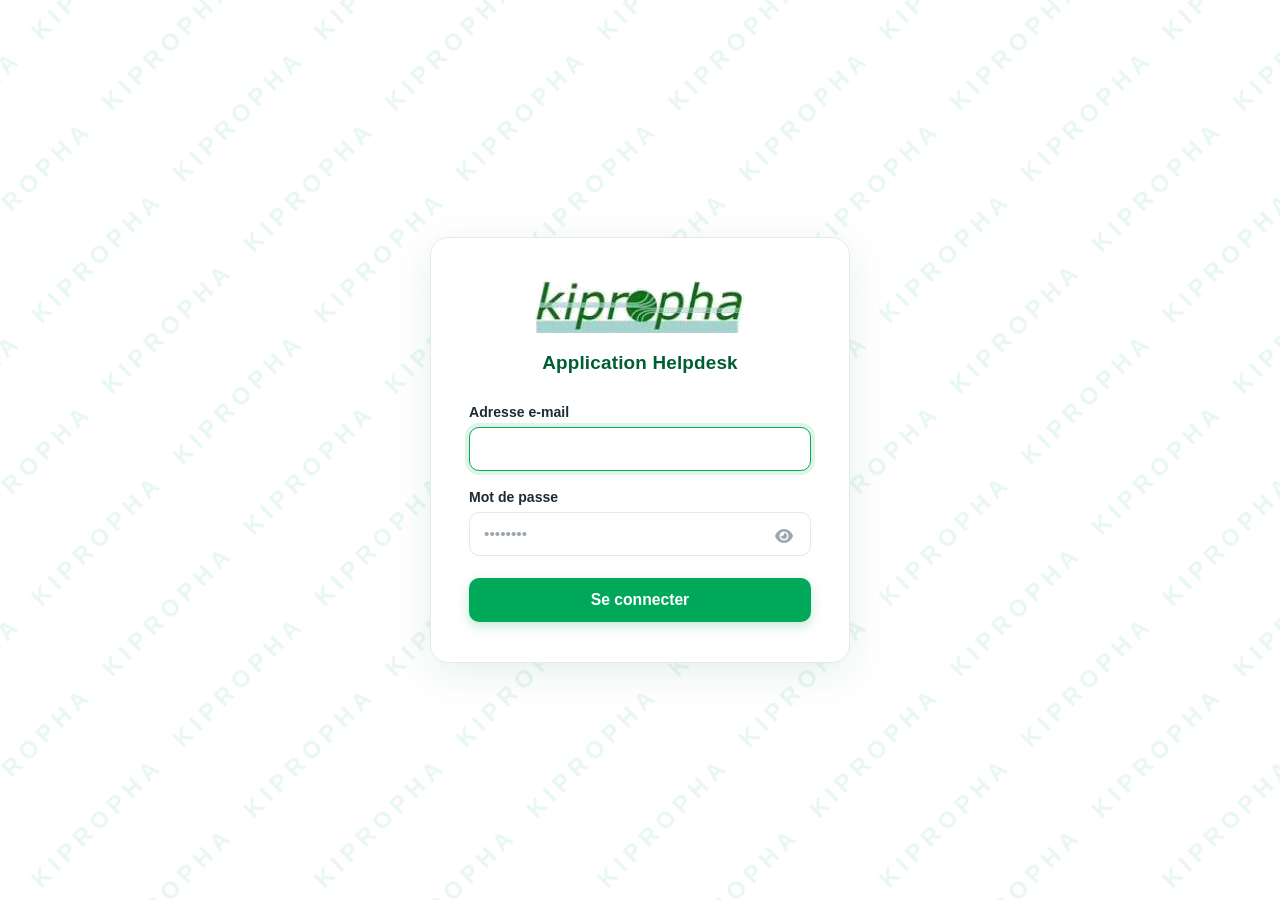
==== commit e1b40638: "Probléme de latence en connexion résolue" ====
--- a/src/main/resources/static/index.html
+++ b/src/main/resources/static/index.html
@@ -8,7 +8,6 @@
     <link rel="icon" href="assets/logo-kipropha.png">
     <link rel="stylesheet" href="https://cdnjs.cloudflare.com/ajax/libs/font-awesome/6.4.0/css/all.min.css">
 
-    <!-- Feuilles de style, du général au particulier -->
     <link rel="stylesheet" href="css/base.css">
     <link rel="stylesheet" href="css/notification.css">
     <link rel="stylesheet" href="css/connexion.css">
@@ -21,9 +20,7 @@
 
 <div id="notification" role="status" aria-live="polite"></div>
 
-<!-- Les vues sont injectées ici au démarrage par js/chargeur.js -->
 <div id="application"></div>
-
 <script src="js/chargeur.js"></script>
 </body>
 </html>
--- a/src/main/resources/static/css/layout.css
+++ b/src/main/resources/static/css/layout.css
@@ -180,7 +180,7 @@
     to   { opacity: 1; transform: translateY(0); }
 }
 
-.admin-content-centered { max-width: 1200px; margin: 0 auto; width: 100%; }
+.admin-content-centered { max-width: 1600px; margin: 0 auto; width: 100%; }
 
 /* --- Métriques ---
    Empilées à la verticale, en colonne centrée : chaque indicateur est
@@ -348,4 +348,4 @@
 .etat-vide {
     color: var(--gris-clair); text-align: center;
     padding: 44px 20px; font-size: .95rem; line-height: 1.6;
-}
+}
--- a/src/main/resources/static/css/composants.css
+++ b/src/main/resources/static/css/composants.css
@@ -8,12 +8,54 @@
    ============================================================ */
 
 /* Bandeau d'outils au-dessus de chaque table */
+/*
+ * Barre d'outils en grille plutôt qu'en ligne souple.
+ *
+ * Avec flex-wrap, chaque champ prenait la largeur de son contenu : les
+ * listes déroulantes se décalaient d'une vue à l'autre selon la longueur
+ * de leurs libellés. La grille impose des colonnes de largeur égale, si
+ * bien que les filtres tombent au même endroit dans les trois espaces.
+ */
+/*
+ * Barre d'outils : tous les filtres sur une seule ligne, de hauteur égale.
+ *
+ * Chaque contrôle reçoit la même part de l'espace disponible, avec une base
+ * de 165 px. Sur les 1600 px de la zone, huit filtres tiennent donc côte à
+ * côte ; en dessous, ils se replient d'eux-mêmes. La grille précédente
+ * plaçait le compteur en dernière colonne, ce qui laissait un trou et
+ * renvoyait le bloc de dates à la ligne suivante.
+ */
 .outils-table {
-    display: flex; flex-wrap: wrap; align-items: center; gap: 10px;
-    margin-bottom: 16px;
+    display: flex; flex-wrap: wrap; align-items: stretch; gap: 12px;
+    margin-bottom: 18px;
+}
+
+/* Les contrôles se partagent la largeur à parts égales. */
+.outils-table > .champ-recherche,
+.outils-table > .filtre-select,
+.outils-table > .filtre-dates,
+.outils-table > button {
+    flex: 0 1 165px; min-width: 0;
+}
+
+/* La recherche est le champ le plus sollicité : elle pèse double. */
+.outils-table > .champ-recherche { flex: 2 1 230px; }
+
+/* Le bloc de dates loge deux champs : il lui faut la place de deux filtres. */
+.outils-table > .filtre-dates { flex: 2 1 260px; }
+
+/* Le compteur ne s'étire pas et se cale à droite. */
+.outils-table > .compte-resultats {
+    flex: 0 0 auto; margin-left: auto; align-self: center;
+}
+
+@media (max-width: 900px) {
+    .outils-table > .champ-recherche,
+    .outils-table > .filtre-dates { flex: 1 1 100%; }
+    .outils-table > .compte-resultats { margin-left: 0; }
 }
 .champ-recherche {
-    flex: 1 1 240px; min-width: 200px;
+    width: 100%; min-width: 0;
     padding: 10px 15px; border: 1px solid var(--bordure);
     border-radius: 999px; font-family: inherit; font-size: .9rem;
     background: #fff; transition: all .2s;
@@ -23,7 +65,7 @@
     box-shadow: 0 0 0 3px rgba(0, 168, 89, .12);
 }
 .filtre-select {
-    padding: 10px 14px; border: 1px solid var(--bordure);
+    width: 100%; padding: 10px 14px; border: 1px solid var(--bordure);
     border-radius: 999px; font-family: inherit; font-size: .88rem;
     background: #fff; color: var(--encre); cursor: pointer; transition: all .2s;
 }
@@ -102,31 +144,6 @@
 .carte-kpi strong { font-size: 1.7rem; font-weight: 800; color: var(--vert); line-height: 1; }
 .carte-kpi small { display: block; margin-top: 5px; font-size: .76rem; color: var(--gris-clair); }
 
-.periode-kpi {
-    display: flex; flex-wrap: wrap; align-items: flex-end; gap: 12px; margin-bottom: 18px;
-}
-.periode-kpi label {
-    display: block; font-size: .78rem; font-weight: 600;
-    color: var(--gris); margin-bottom: 5px;
-}
-.periode-kpi input[type="date"] {
-    padding: 9px 13px; border: 1px solid var(--bordure);
-    border-radius: 8px; font-family: inherit; font-size: .88rem;
-}
-.periode-kpi input[type="date"]:focus {
-    outline: none; border-color: var(--vert);
-    box-shadow: 0 0 0 3px rgba(0, 168, 89, .12);
-}
-
-.barre-taux {
-    height: 8px; border-radius: 999px; background: #EDF1F4;
-    overflow: hidden; min-width: 90px;
-}
-.barre-taux span {
-    display: block; height: 100%; border-radius: 999px;
-    background: linear-gradient(90deg, var(--vert) 0%, var(--vert-fonce) 100%);
-}
-
 .section-bloc {
     background: #fff; border-radius: var(--rayon);
     padding: 22px; box-shadow: var(--ombre); margin-bottom: 26px;
@@ -183,3 +200,178 @@
     margin-left: 6px; width: 22px; height: 22px; border-radius: 50%;
     background: var(--ambre-voile); color: var(--ambre); font-size: .68rem;
 }
+
+/* --------------------------------------------------------------------------
+   Tableau de bord : cartes de sélection et graphiques.
+   Les cartes reprennent l'aspect des cartes d'indicateurs — fond blanc, filet
+   vert à gauche, libellé en petites capitales, chiffre en gros — auxquelles
+   s'ajoutent les états de survol et de sélection.
+   -------------------------------------------------------------------------- */
+/*
+ * Cinq cartes, cinq colonnes de largeur identique.
+ *
+ * « auto-fit » calculait le nombre de colonnes d'après la largeur disponible :
+ * la dernière carte se retrouvait seule sur une seconde ligne dès que la
+ * fenêtre se resserrait. Le nombre étant connu et fixe, autant l'imposer.
+ */
+.grille-cartes {
+    display: grid;
+    grid-template-columns: repeat(5, minmax(0, 1fr));
+    gap: 14px; margin-bottom: 24px;
+    align-items: stretch;
+}
+
+.carte-choix {
+    background: #fff;
+    border: 1px solid var(--bordure);
+    border-left: 4px solid var(--vert);
+    border-radius: var(--rayon);
+    padding: 16px 18px;
+    font-family: inherit; text-align: left; cursor: pointer; display: block;
+    transition: transform .2s, box-shadow .2s, background .2s, border-left-width .2s;
+}
+.carte-choix:hover {
+    transform: translateY(-3px);
+    box-shadow: 0 8px 20px rgba(0, 168, 89, .16);
+}
+.carte-choix.active {
+    background: var(--vert-brume);
+    border-left-width: 7px;
+    box-shadow: 0 6px 18px rgba(0, 168, 89, .2);
+}
+
+.carte-choix .carte-tete {
+    display: flex; align-items: center;
+    display: block; margin-bottom: 6px;
+    font-size: .76rem; color: var(--gris);
+    text-transform: uppercase; letter-spacing: .05em;
+}
+/* L'icône est posée sur une pastille teintée : elle se détache du libellé
+   et donne à chaque carte un point d'accroche visuel. */
+.carte-choix .carte-tete i {
+    display: inline-flex; align-items: center; justify-content: center;
+    width: 26px; height: 26px; margin-right: 9px;
+    border-radius: 8px; flex-shrink: 0;
+    background: var(--vert-brume); color: var(--vert-fonce);
+    font-size: .8rem; vertical-align: middle;
+}
+.carte-choix.active .carte-tete i { background: #fff; color: var(--vert-fonce); }
+.carte-choix .carte-valeur {
+    display: block; font-size: 1.7rem; font-weight: 800;
+    color: var(--vert); line-height: 1;
+}
+.carte-choix .carte-note {
+    display: block; margin-top: 5px;
+    font-size: .76rem; color: var(--gris-clair);
+}
+
+/* ---------------------------------------------------- Zone dynamique --- */
+.zone-dynamique {
+    background: #fff; border-radius: var(--rayon);
+    padding: 22px; box-shadow: var(--ombre);
+}
+.zone-tete {
+    display: flex; align-items: center; justify-content: space-between;
+    gap: 12px; flex-wrap: wrap; margin-bottom: 18px;
+}
+.zone-tete h3 {
+    font-size: 1.02rem; font-weight: 600; color: var(--vert-nuit);
+    display: flex; align-items: center; gap: 9px;
+}
+.zone-tete h3 i { color: var(--vert); }
+
+.btn-retour-tableau {
+    border: 1px solid var(--bordure); background: #fff;
+    border-radius: 999px; padding: 8px 16px;
+    font-family: inherit; font-size: .82rem; font-weight: 600;
+    color: var(--vert-nuit); cursor: pointer; transition: all .2s;
+    display: inline-flex; align-items: center; gap: 7px;
+}
+.btn-retour-tableau:hover { border-color: var(--vert); background: var(--vert-brume); }
+.btn-retour-tableau[hidden] { display: none; }
+
+/* ------------------------------------------------------- Graphiques --- */
+.graphique { width: 100%; overflow-x: auto; }
+.graphique svg { display: block; margin: 0 auto; max-width: 100%; height: auto; }
+
+.graphique-texte { font-family: inherit; fill: var(--gris); font-size: 12px; }
+.graphique-valeur { font-family: inherit; fill: var(--encre); font-size: 13px; font-weight: 700; }
+.graphique-axe { stroke: var(--bordure); stroke-width: 1; }
+
+.anneau-conteneur {
+    display: flex; align-items: center; justify-content: center;
+    gap: 40px; flex-wrap: wrap;
+}
+.anneau-centre { text-anchor: middle; }
+.anneau-total { font-family: inherit; fill: var(--vert-nuit); font-size: 30px; font-weight: 800; }
+.anneau-mention { font-family: inherit; fill: var(--gris); font-size: 12px; }
+
+.legende { display: flex; flex-direction: column; gap: 10px; justify-content: center; }
+.legende-ligne { display: flex; align-items: center; gap: 10px; font-size: .88rem; }
+.legende-pastille { width: 14px; height: 14px; border-radius: 4px; flex-shrink: 0; }
+.legende-libelle { flex: 1; color: var(--encre); }
+.legende-valeur { font-weight: 700; color: var(--vert-nuit); }
+.legende-part { color: var(--gris-clair); font-size: .8rem; min-width: 46px; text-align: right; }
+
+@media (max-width: 1100px) {
+    .grille-cartes { grid-template-columns: repeat(3, minmax(0, 1fr)); }
+}
+
+@media (max-width: 768px) {
+    .grille-cartes { grid-template-columns: repeat(2, minmax(0, 1fr)); }
+    .anneau-conteneur { gap: 20px; }
+}
+
+/* Intitulés des axes d'un histogramme */
+.graphique-axe-titre {
+    font-family: inherit; fill: var(--vert-nuit);
+    font-size: 13px; font-weight: 700;
+    letter-spacing: .03em;
+}
+
+/* Conteneur d'un tableau de bord : cartes puis zone dynamique */
+.tableau-bord { display: block; }
+
+/* Filtre par période, dans les barres d'outils des tables de tickets */
+.filtre-dates {
+    display: flex; align-items: center; justify-content: center; gap: 7px;
+    padding: 4px 12px 4px 14px;
+    border: 1px solid var(--bordure); border-radius: 999px;
+    background: #fff;
+}
+.filtre-dates label {
+    font-size: .78rem; font-weight: 600; color: var(--gris);
+}
+.filtre-dates input[type="date"] {
+    min-width: 0; flex: 1; border: none; background: transparent;
+    font-family: inherit; font-size: .84rem; color: var(--encre);
+    padding: 5px 2px; cursor: pointer;
+}
+.filtre-dates input[type="date"]:focus { outline: 2px solid var(--vert); outline-offset: 2px; border-radius: 4px; }
+
+/* Légende à carrés colorés, sous un histogramme empilé */
+.legende-carres {
+    display: flex; flex-wrap: wrap; justify-content: center;
+    gap: 22px; margin-top: 14px; padding-top: 14px;
+    border-top: 1px solid var(--bordure);
+}
+.legende-carre {
+    display: inline-flex; align-items: center; gap: 8px;
+    font-size: .86rem; color: var(--encre);
+}
+.legende-carre .carre {
+    width: 14px; height: 14px; border-radius: 3px; flex-shrink: 0;
+}
+
+/* Sélecteur au-dessus d'un graphique */
+.outils-graphique {
+    display: flex; align-items: center; gap: 10px;
+    margin-bottom: 16px; flex-wrap: wrap;
+}
+.outils-graphique label { font-size: .82rem; font-weight: 600; color: var(--gris); }
+
+/* Aperçu du dernier commentaire dans une table */
+.cellule-commentaire {
+    max-width: 260px; font-size: .86rem; line-height: 1.35;
+    color: var(--gris); white-space: normal;
+}
--- a/src/main/resources/static/css/tickets.css
+++ b/src/main/resources/static/css/tickets.css
@@ -10,7 +10,9 @@
    ============================================================ */
 
 /* Largeur maximale commune à tous les tableaux et listes */
-.zone-centree { width: 100%; max-width: 1024px; margin: 0 auto; }
+/* Les tables de tickets comptent jusqu'à huit colonnes : 1024 px les
+   étouffaient et forçaient un défilement horizontal permanent. */
+.zone-centree { width: 100%; max-width: 1600px; margin: 0 auto; }
 
 /* Filigrane : logo unique, centré, incliné à 45°, très estompé */
 .filigrane-central {
@@ -364,3 +366,34 @@
 @media (max-width: 768px) {
     .barre-filtres { grid-template-columns: 1fr; }
 }
+
+/* ----------------------------------------------------------------------
+   Actions sur un commentaire du fil.
+   Les deux icônes n'apparaissent qu'au double-clic sur son propre message :
+   un fil criblé de boutons se lit mal.
+   ---------------------------------------------------------------------- */
+.historique-ligne { position: relative; }
+.historique-ligne.modifiable { cursor: pointer; }
+.historique-ligne.modifiable:hover { background: var(--vert-voile); }
+
+.historique-actions {
+    display: none;
+    position: absolute; top: 8px; right: 10px;
+    gap: 6px;
+}
+.historique-ligne.actions-visibles .historique-actions { display: flex; }
+
+.icone-action {
+    width: 30px; height: 30px; border-radius: 7px;
+    border: 1px solid var(--bordure); background: #fff;
+    color: var(--vert-fonce); cursor: pointer;
+    display: flex; align-items: center; justify-content: center;
+    font-size: .8rem; transition: all .18s;
+}
+.icone-action:hover { background: var(--vert-brume); border-color: var(--vert); }
+.icone-action.danger { color: var(--rouge); }
+.icone-action.danger:hover { background: var(--rouge-voile); border-color: var(--rouge); }
+
+.mention-modifie {
+    margin-left: 6px; font-size: .72rem; font-style: italic; color: var(--gris-clair);
+}
